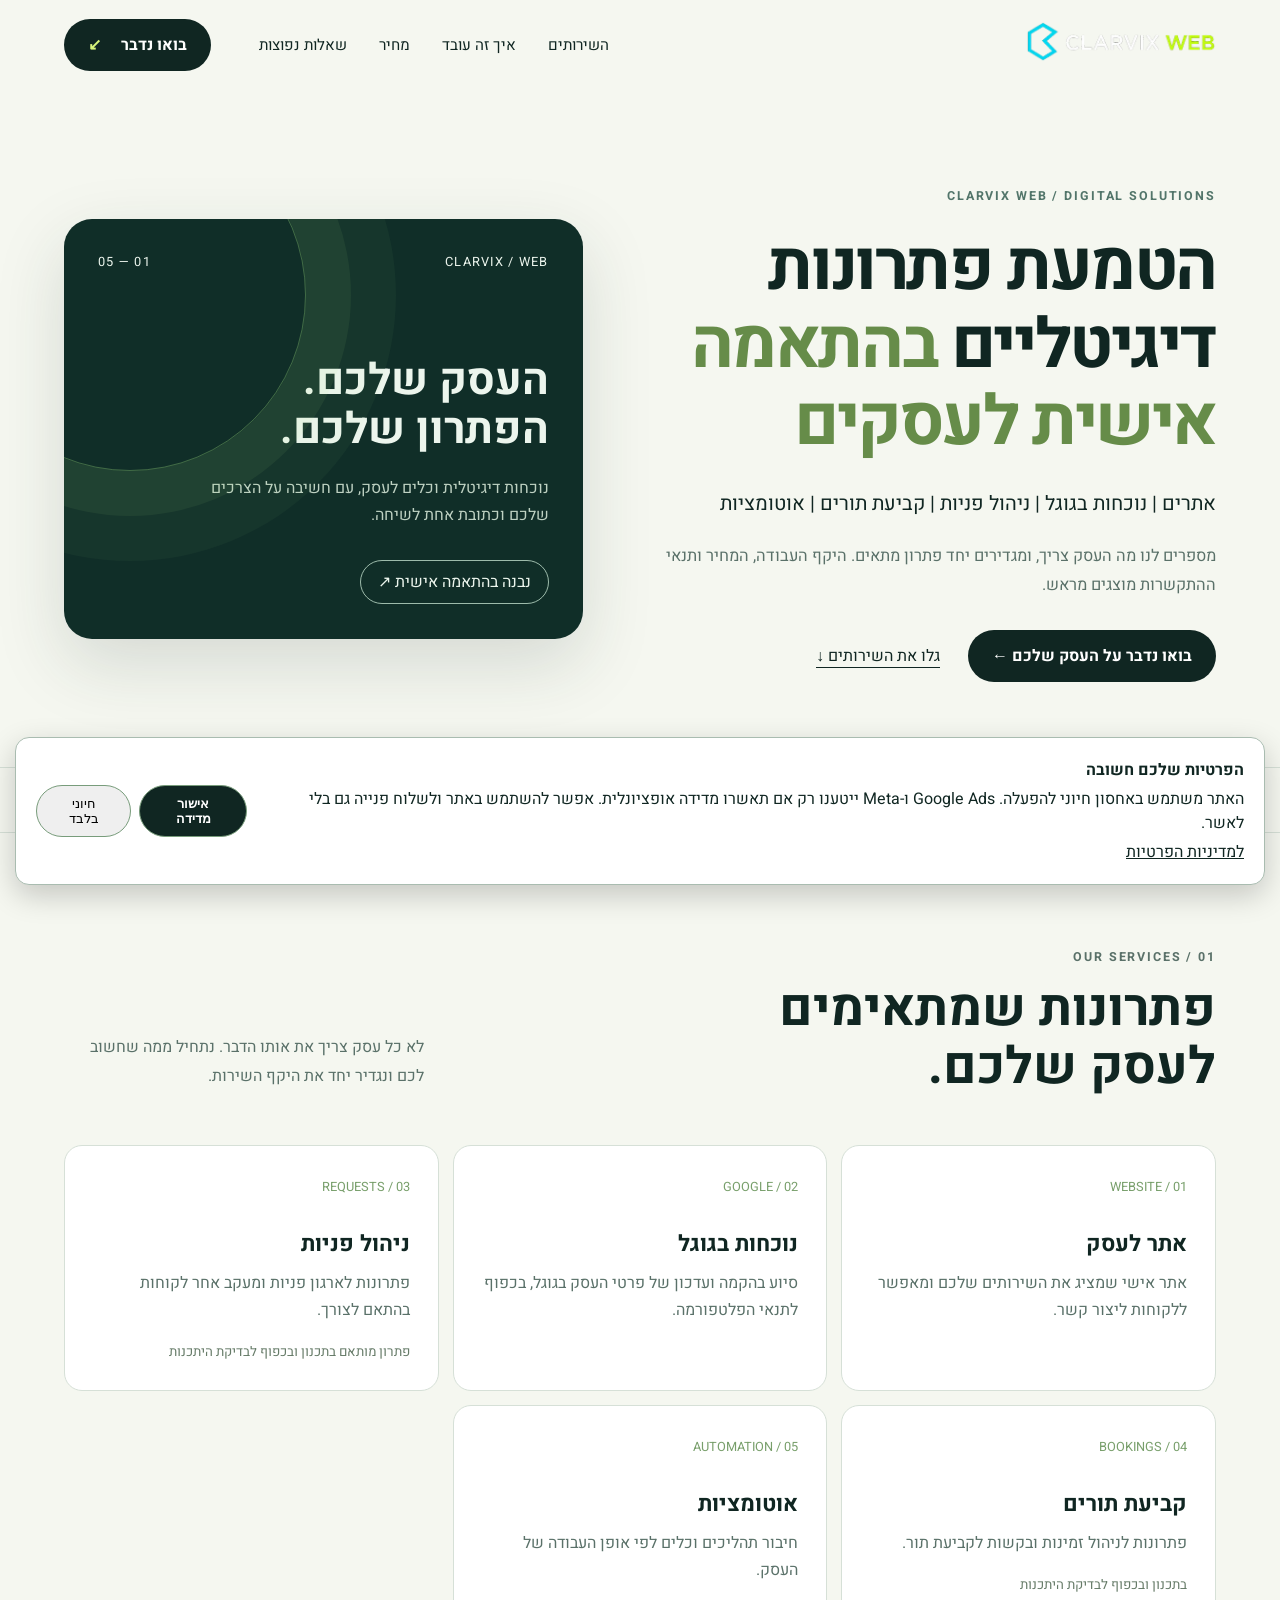
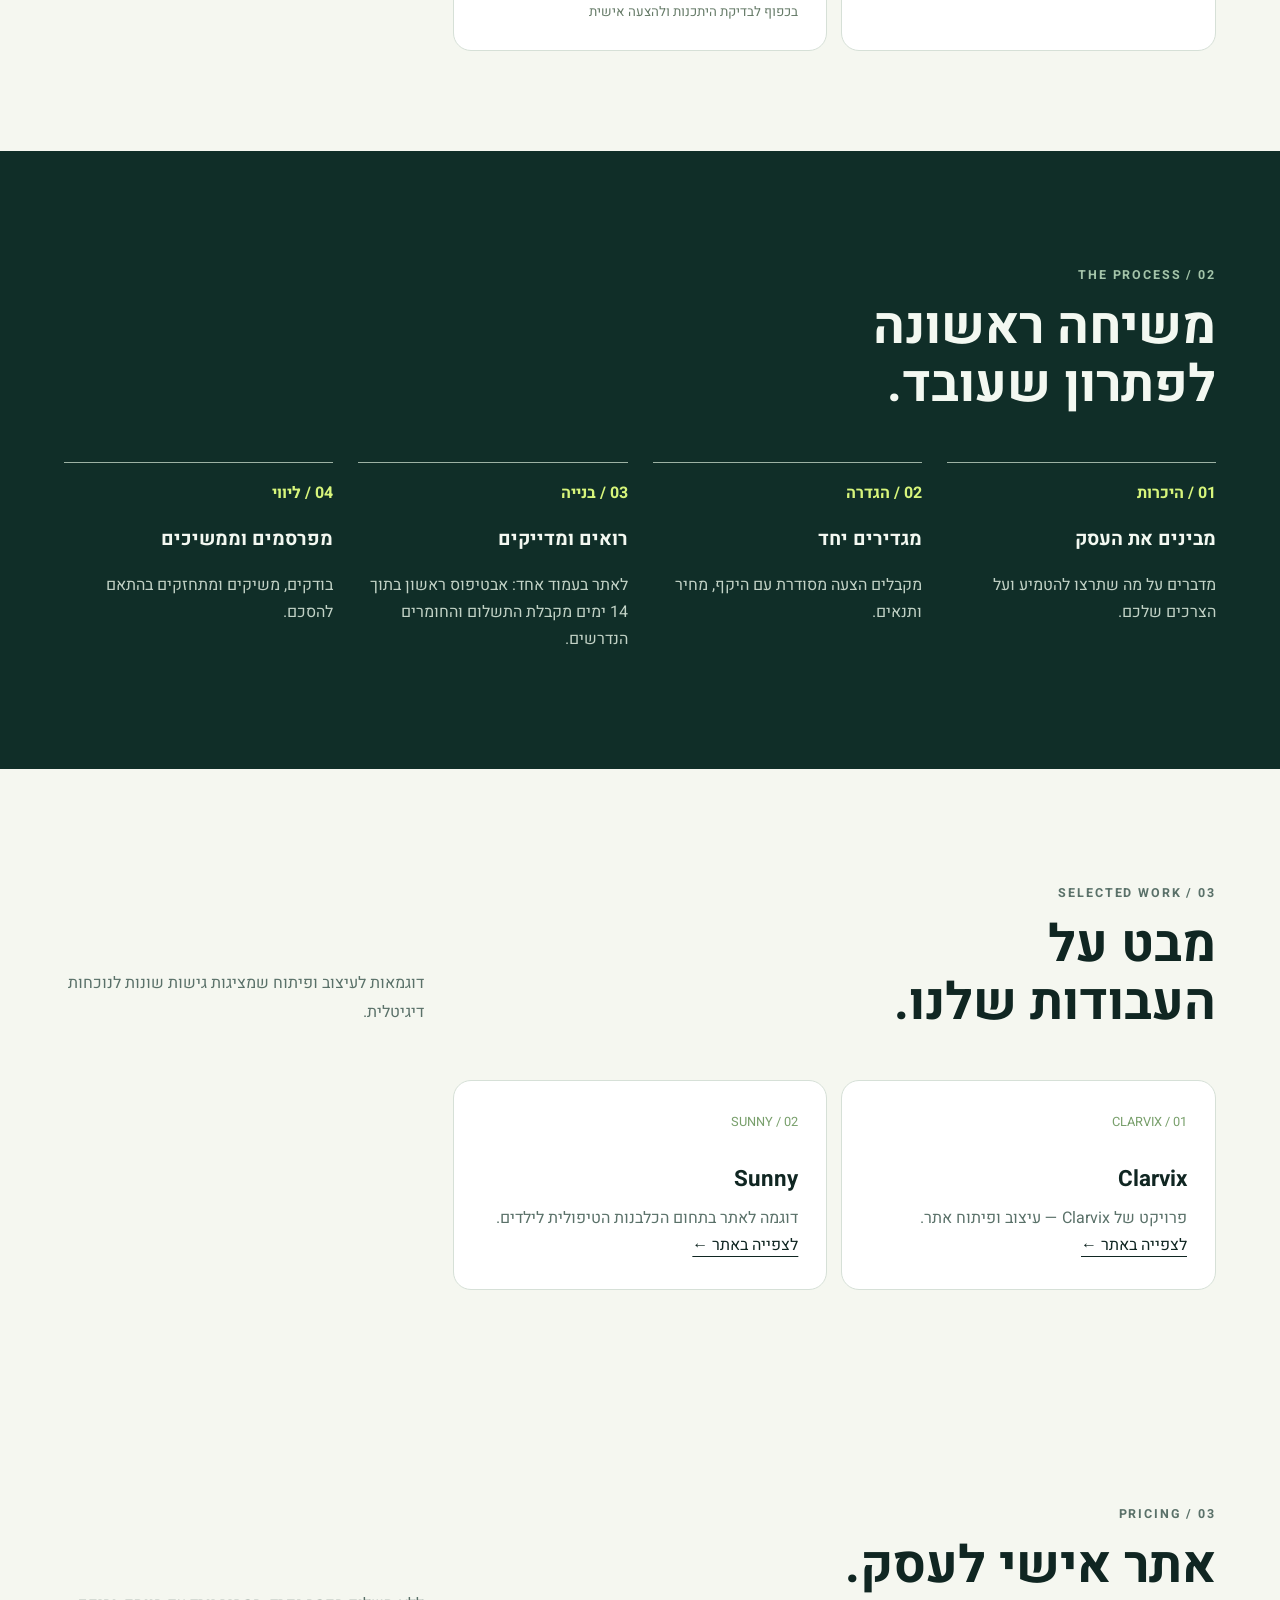
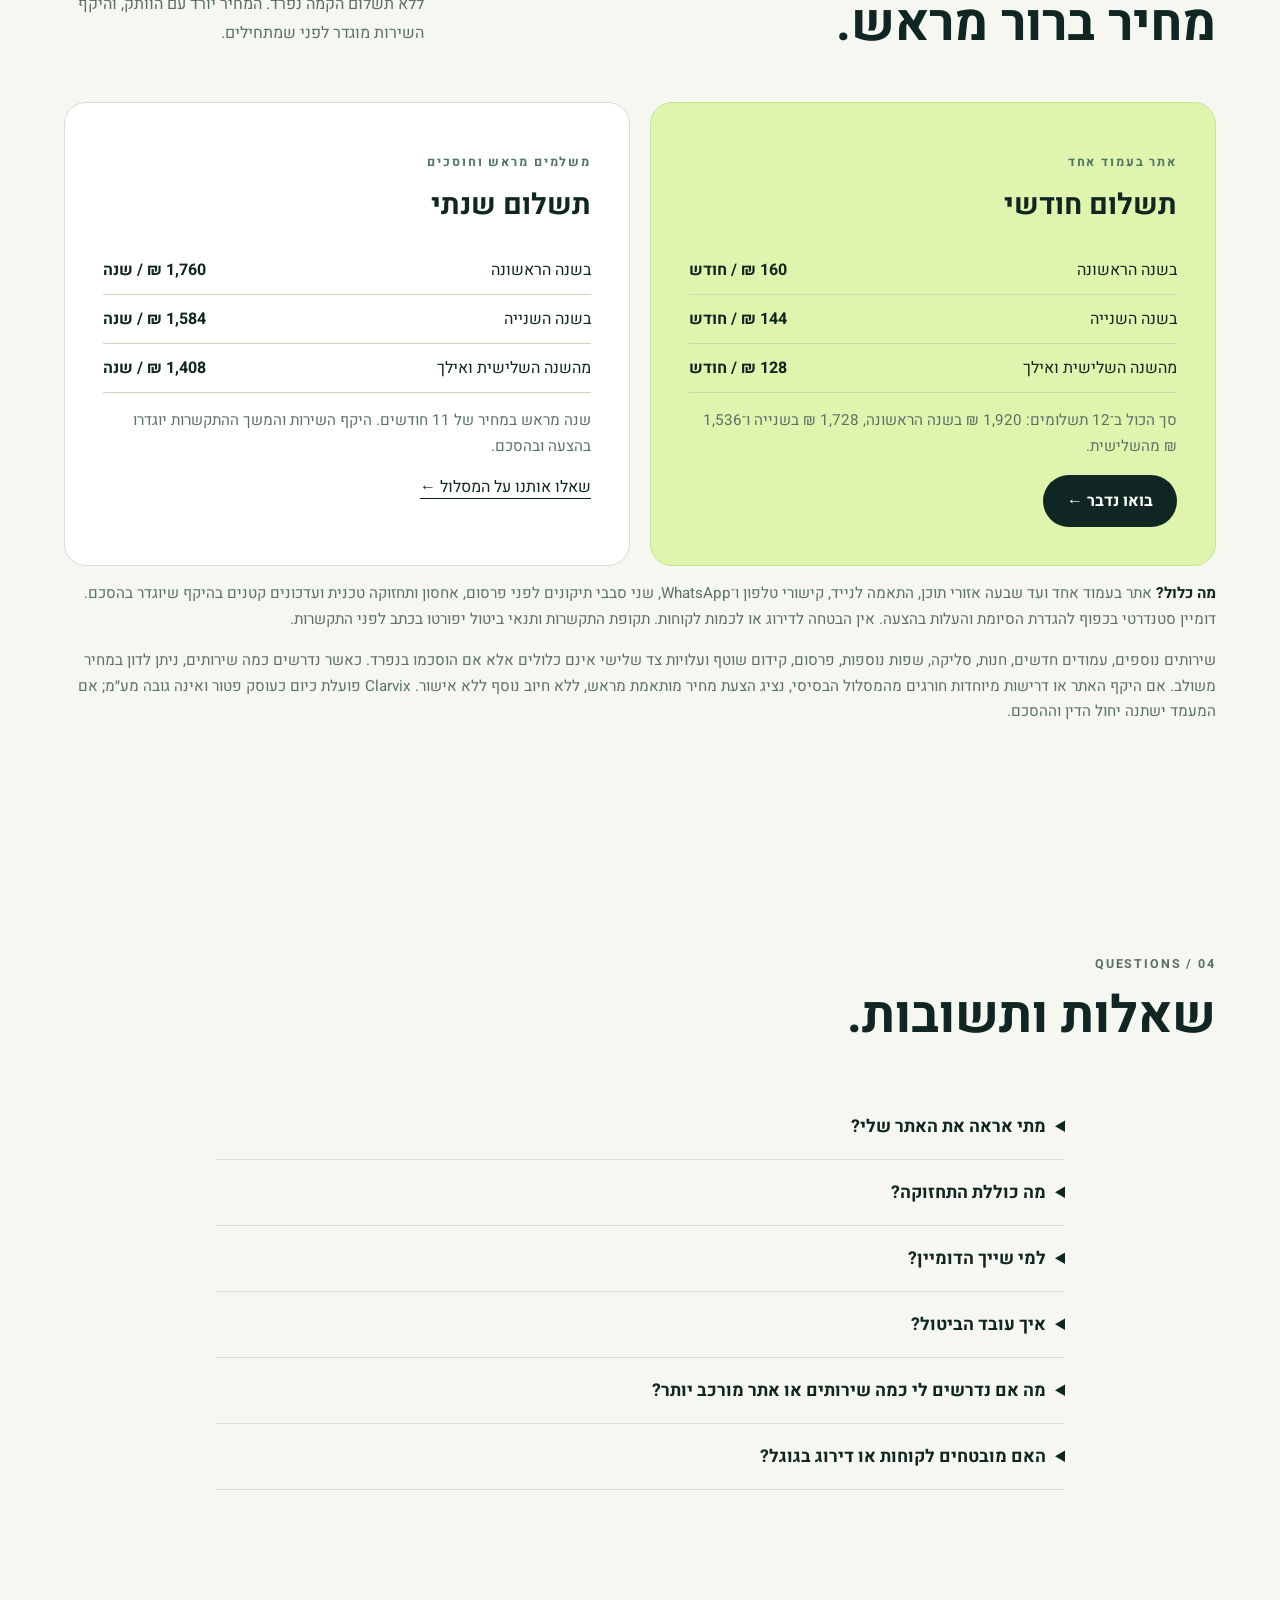
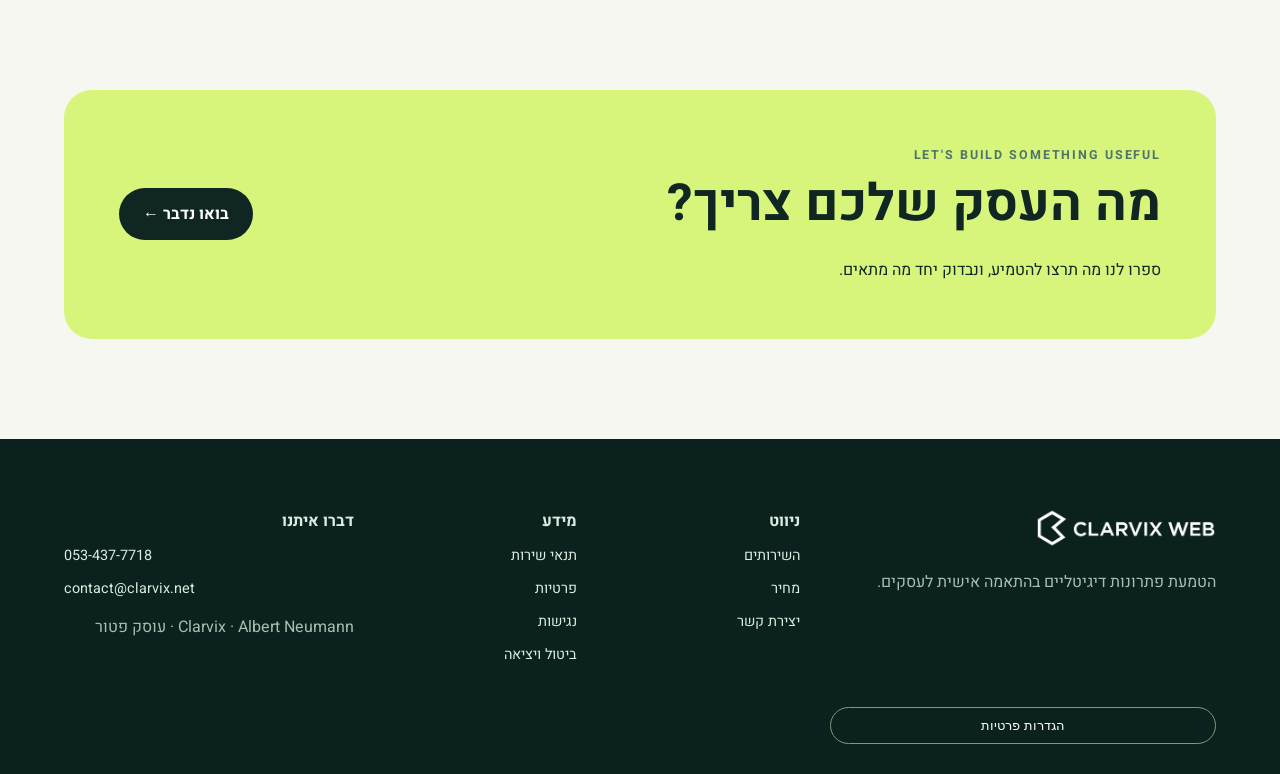
==== index.html @ a8a8db79 "Restore contact intake and finalize new offer" ====
<!doctype html><html lang="he" dir="rtl"><head><meta charset="utf-8"><meta http-equiv="Content-Security-Policy" content="default-src 'self'; script-src 'self' https://www.googletagmanager.com https://googleads.g.doubleclick.net https://connect.facebook.net; style-src 'self' 'unsafe-inline'; font-src 'self'; img-src 'self' data: https://www.google.com https://www.googleadservices.com https://googleads.g.doubleclick.net https://www.googletagmanager.com https://www.facebook.com; connect-src 'self' https://n8n.clarvix.net https://www.googletagmanager.com https://www.facebook.com https://connect.facebook.net https://www.google-analytics.com https://www.googleadservices.com https://www.google.com https://googleads.g.doubleclick.net https://ad.doubleclick.net; object-src 'none'; base-uri 'self'; form-action 'self'"><meta name="referrer" content="strict-origin-when-cross-origin"><meta name="viewport" content="width=device-width, initial-scale=1"><meta name="description" content="הטמעת פתרונות דיגיטליים בהתאמה אישית לעסקים"><meta name="theme-color" content="#f5f7f0"><title>פתרונות דיגיטליים בהתאמה אישית | Clarvix Web</title><link rel="icon" href="images/clarvix-mark.svg"><link rel="stylesheet" href="offer.css"></head><body><a class="skip" href="#main">דלגו לתוכן</a><header class="header"><a href="/" class="brand"><img src="images/clarvix-web-logo.webp" alt="Clarvix Web"></a><nav aria-label="ניווט ראשי"><a href="/#services">השירותים</a><a href="/#process">איך זה עובד</a><a href="/#pricing">מחיר</a><a href="/#faq">שאלות נפוצות</a></nav><a class="navbutton" href="contact.html">בואו נדבר <span>↙</span></a></header><main id="main"><section class="hero"><div class="wrap hero-grid"><div><p class="eyebrow">CLARVIX WEB / DIGITAL SOLUTIONS</p><h1>הטמעת פתרונות דיגיטליים <em>בהתאמה אישית לעסקים</em></h1><p class="intro">אתרים | נוכחות בגוגל | ניהול פניות | קביעת תורים | אוטומציות</p><p class="subnav">מספרים לנו מה העסק צריך, ומגדירים יחד פתרון מתאים. היקף העבודה, המחיר ותנאי ההתקשרות מוצגים מראש.</p><div class="actions"><a class="button" href="contact.html">בואו נדבר על העסק שלכם ←</a><a class="textlink" href="#services">גלו את השירותים ↓</a></div></div><div class="visual" aria-label="פתרונות דיגיטליים לעסק"><div class="visual-head"><span>CLARVIX / WEB</span><span>01 — 05</span></div><h2>העסק שלכם.<br>הפתרון שלכם.</h2><p>נוכחות דיגיטלית וכלים לעסק, עם חשיבה על הצרכים שלכם וכתובת אחת לשיחה.</p><span class="visual-pill">נבנה בהתאמה אישית ↗</span></div></div></section><div class="strip"><div class="wrap">חשיבה על העסק &nbsp; / &nbsp; בנייה אישית &nbsp; / &nbsp; ליווי לאורך הדרך</div></div><section class="section" id="services"><div class="wrap"><div class="section-head"><div><p class="eyebrow">01 / OUR SERVICES</p><h2>פתרונות שמתאימים<br>לעסק שלכם.</h2></div><p>לא כל עסק צריך את אותו הדבר. נתחיל ממה שחשוב לכם ונגדיר יחד את היקף השירות.</p></div><div class="cards"><article class="card"><span class="num">01 / WEBSITE</span><h3>אתר לעסק</h3><p>אתר אישי שמציג את השירותים שלכם ומאפשר ללקוחות ליצור קשר.</p></article><article class="card"><span class="num">02 / GOOGLE</span><h3>נוכחות בגוגל</h3><p>סיוע בהקמה ועדכון של פרטי העסק בגוגל, בכפוף לתנאי הפלטפורמה.</p></article><article class="card"><span class="num">03 / REQUESTS</span><h3>ניהול פניות</h3><p>פתרונות לארגון פניות ומעקב אחר לקוחות בהתאם לצורך.</p><small>פתרון מותאם בתכנון ובכפוף לבדיקת היתכנות</small></article><article class="card"><span class="num">04 / BOOKINGS</span><h3>קביעת תורים</h3><p>פתרונות לניהול זמינות ובקשות לקביעת תור.</p><small>בתכנון ובכפוף לבדיקת היתכנות</small></article><article class="card"><span class="num">05 / AUTOMATION</span><h3>אוטומציות</h3><p>חיבור תהליכים וכלים לפי אופן העבודה של העסק.</p><small>בכפוף לבדיקת היתכנות ולהצעה אישית</small></article></div></div></section><section class="section dark" id="process"><div class="wrap"><div class="section-head"><div><p class="eyebrow" style="color:#a3c4a9">02 / THE PROCESS</p><h2>משיחה ראשונה<br>לפתרון שעובד.</h2></div></div><div class="process"><article class="step"><b>01 / היכרות</b><h3>מבינים את העסק</h3><p>מדברים על מה שתרצו להטמיע ועל הצרכים שלכם.</p></article><article class="step"><b>02 / הגדרה</b><h3>מגדירים יחד</h3><p>מקבלים הצעה מסודרת עם היקף, מחיר ותנאים.</p></article><article class="step"><b>03 / בנייה</b><h3>רואים ומדייקים</h3><p>לאתר בעמוד אחד: אבטיפוס ראשון בתוך 14 ימים מקבלת התשלום והחומרים הנדרשים.</p></article><article class="step"><b>04 / ליווי</b><h3>מפרסמים וממשיכים</h3><p>בודקים, משיקים ומתחזקים בהתאם להסכם.</p></article></div></div></section><section class="section" id="work"><div class="wrap"><div class="section-head"><div><p class="eyebrow">03 / SELECTED WORK</p><h2>מבט על<br>העבודות שלנו.</h2></div><p>דוגמאות לעיצוב ופיתוח שמציגות גישות שונות לנוכחות דיגיטלית.</p></div><div class="cards"><article class="card"><span class="num">01 / CLARVIX</span><h3>Clarvix</h3><p>פרויקט של Clarvix — עיצוב ופיתוח אתר.</p><a class="textlink" href="https://clarvix.net/" target="_blank" rel="noopener noreferrer">לצפייה באתר ←</a></article><article class="card"><span class="num">02 / SUNNY</span><h3>Sunny</h3><p>דוגמה לאתר בתחום הכלבנות הטיפולית לילדים.</p><a class="textlink" href="https://titus9123.github.io/Sunny/" target="_blank" rel="noopener noreferrer">לצפייה באתר ←</a></article></div></div></section><section class="section" id="pricing"><div class="wrap"><div class="section-head"><div><p class="eyebrow">03 / PRICING</p><h2>אתר אישי לעסק.<br>מחיר ברור מראש.</h2></div><p>ללא תשלום הקמה נפרד. המחיר יורד עם הוותק, והיקף השירות מוגדר לפני שמתחילים.</p></div><div class="pricegrid"><article class="pricecard highlight"><p class="eyebrow">אתר בעמוד אחד</p><h3>תשלום חודשי</h3><div class="price-row"><span>בשנה הראשונה</span><strong>160 ₪ / חודש</strong></div><div class="price-row"><span>בשנה השנייה</span><strong>144 ₪ / חודש</strong></div><div class="price-row"><span>מהשנה השלישית ואילך</span><strong>128 ₪ / חודש</strong></div><p class="note">סך הכול ב־12 תשלומים: 1,920 ₪ בשנה הראשונה, 1,728 ₪ בשנייה ו־1,536 ₪ מהשלישית.</p><a class="button" href="contact.html">בואו נדבר ←</a></article><article class="pricecard"><p class="eyebrow">משלמים מראש וחוסכים</p><h3>תשלום שנתי</h3><div class="price-row"><span>בשנה הראשונה</span><strong>1,760 ₪ / שנה</strong></div><div class="price-row"><span>בשנה השנייה</span><strong>1,584 ₪ / שנה</strong></div><div class="price-row"><span>מהשנה השלישית ואילך</span><strong>1,408 ₪ / שנה</strong></div><p class="note">שנה מראש במחיר של 11 חודשים. היקף השירות והמשך ההתקשרות יוגדרו בהצעה ובהסכם.</p><a class="textlink" href="contact.html">שאלו אותנו על המסלול ←</a></article></div><p class="note"><strong>מה כלול?</strong> אתר בעמוד אחד ועד שבעה אזורי תוכן, התאמה לנייד, קישורי טלפון ו־WhatsApp, שני סבבי תיקונים לפני פרסום, אחסון ותחזוקה טכנית ועדכונים קטנים בהיקף שיוגדר בהסכם. דומיין סטנדרטי בכפוף להגדרת הסיומת והעלות בהצעה. אין הבטחה לדירוג או לכמות לקוחות. תקופת התקשרות ותנאי ביטול יפורטו בכתב לפני התקשרות.</p><p class="note">שירותים נוספים, עמודים חדשים, חנות, סליקה, שפות נוספות, פרסום, קידום שוטף ועלויות צד שלישי אינם כלולים אלא אם הוסכמו בנפרד. כאשר נדרשים כמה שירותים, ניתן לדון במחיר משולב. אם היקף האתר או דרישות מיוחדות חורגים מהמסלול הבסיסי, נציג הצעת מחיר מותאמת מראש, ללא חיוב נוסף ללא אישור. Clarvix פועלת כיום כעוסק פטור ואינה גובה מע״מ; אם המעמד ישתנה יחול הדין וההסכם.</p></div></section><section class="section" id="faq"><div class="wrap"><div class="section-head"><div><p class="eyebrow">04 / QUESTIONS</p><h2>שאלות ותשובות.</h2></div></div><div class="faq"><details><summary>מתי אראה את האתר שלי?</summary><p>לאתר בעמוד אחד נציג אבטיפוס ראשון בתוך 14 ימים קלנדריים מקבלת התשלום וכל החומרים הנדרשים. לאחר מכן נדייק יחד לפני הפרסום.</p></details><details><summary>מה כוללת התחזוקה?</summary><p>אחסון, תיקון תקלות שבאחריות Clarvix ועדכונים קטנים בהיקף שיפורט בהצעה ובהסכם. שינויים גדולים מתומחרים בנפרד ובאישור מראש.</p></details><details><summary>למי שייך הדומיין?</summary><p>הדומיין יירשם על שם הלקוח ככל שהרשם והסיומת מאפשרים זאת. Clarvix תנהל אותו בזמן השירות ותסייע בהעברת הניהול לפי כללי הרשם.</p></details><details><summary>איך עובד הביטול?</summary><p>הביטול, מועדי הטיפול וכל החזר או חיוב ייעשו בהתאם להוראות הדין החלות ולתנאי ההסכם, שאותם נציג בכתב מראש. הזכויות תלויות בסוג העסקה ובנסיבותיה. אפשר לבקש ביטול בדוא״ל או בטלפון; פרטים נוספים בעמוד <a href="cancellation.html">ביטול ויציאה</a>.</p></details><details><summary>מה אם נדרשים לי כמה שירותים או אתר מורכב יותר?</summary><p>כשמעוניינים בכמה שירותים ניתן לדון במחיר משולב. אם האתר כולל עמודים, תוכן, פונקציות או עבודה מעבר למסלול הבסיסי, נכין הצעה מותאמת מראש. המחיר והיקף העבודה יסוכמו לפני תחילת העבודה.</p></details><details><summary>האם מובטחים לקוחות או דירוג בגוגל?</summary><p>לא. היקף השירות יוגדר מראש ואינו כולל הבטחה לכמות פניות, מכירות או מיקום בתוצאות החיפוש.</p></details></div></div></section><section class="section"><div class="wrap cta"><div><p class="eyebrow">LET'S BUILD SOMETHING USEFUL</p><h2>מה העסק שלכם צריך?</h2><p>ספרו לנו מה תרצו להטמיע, ונבדוק יחד מה מתאים.</p></div><a class="button" href="contact.html">בואו נדבר ←</a></div></section></main><footer><div class="wrap foot"><div><img src="images/clarvix-web-logo.webp" alt="Clarvix Web" class="foot-logo"><p>הטמעת פתרונות דיגיטליים בהתאמה אישית לעסקים.</p></div><div><strong>ניווט</strong><a href="/#services">השירותים</a><a href="/#pricing">מחיר</a><a href="contact.html">יצירת קשר</a></div><div><strong>מידע</strong><a href="terms.html">תנאי שירות</a><a href="privacy.html">פרטיות</a><a href="accessibility.html">נגישות</a><a href="cancellation.html">ביטול ויציאה</a></div><div><strong>דברו איתנו</strong><a href="tel:+972534377718" dir="ltr">053-437-7718</a><a href="mailto:contact@clarvix.net" dir="ltr">contact@clarvix.net</a><p>Clarvix · Albert Neumann · עוסק פטור</p></div><button type="button" class="privacy-settings" data-open-consent>הגדרות פרטיות</button></div></footer><script src="script.js" defer></script></body></html>
---- offer.css ----
@import url("fonts.css");:root{--ink:#102622;--muted:#5a7169;--cream:#f5f7f0;--lime:#d7f57b;--dark:#102e28;--line:#d6e0d7}*{box-sizing:border-box}html{scroll-behavior:smooth}body{margin:0;background:var(--cream);color:var(--ink);font-family:Heebo,Arial,sans-serif}a{color:inherit}a:focus-visible,summary:focus-visible{outline:3px solid #567722;outline-offset:4px}.skip{position:absolute;right:-9999px}.skip:focus{right:1rem;top:1rem;z-index:99;background:white}.header{height:90px;max-width:1400px;padding:0 5%;margin:auto;display:flex;align-items:center;gap:3rem}.brand img{width:190px;height:auto}.header nav{display:flex;gap:2rem;margin-inline-start:auto}.header nav a{text-decoration:none;font-size:.95rem}.navbutton,.button{background:var(--ink);color:#fff;border-radius:50px;padding:14px 24px;text-decoration:none;display:inline-flex;gap:20px;align-items:center;font-weight:700}.navbutton span{color:var(--lime)}.wrap{width:min(1200px,90%);margin:auto}.hero{padding:85px 0 85px;position:relative;overflow:hidden}.hero-grid{display:grid;grid-template-columns:1.05fr .95fr;align-items:center;gap:60px}.eyebrow{text-transform:uppercase;letter-spacing:.15em;font-size:.78rem;font-weight:700;color:#52756a}.hero h1{font-size:clamp(2.9rem,5.4vw,5.5rem);line-height:1.12;letter-spacing:-.035em;margin:24px 0}.hero h1 em{font-style:normal;color:#668c49}.intro{font-size:1.25rem;line-height:1.8;max-width:630px}.subnav{font-size:1.02rem;line-height:1.8;color:var(--muted)}.actions{display:flex;align-items:center;gap:28px;margin-top:30px;flex-wrap:wrap}.textlink{text-underline-offset:6px}.visual{background:var(--dark);border-radius:28px;padding:34px;color:#ecf5ed;box-shadow:0 25px 70px #20382d26;min-height:420px;position:relative;overflow:hidden}.visual:before{content:"";position:absolute;width:350px;height:350px;border:1px solid #a2e38155;border-radius:50%;left:-110px;top:-100px;box-shadow:0 0 0 45px #a2e38112,0 0 0 90px #a2e3810b}.visual-head{display:flex;justify-content:space-between;font-size:.8rem;letter-spacing:.1em;position:relative}.visual h2{font-size:2.7rem;line-height:1.15;margin:85px 0 20px;max-width:340px}.visual p{color:#bed1c2;line-height:1.7;max-width:350px}.visual-pill{display:inline-block;margin-top:15px;border:1px solid #9dbbab;border-radius:40px;padding:9px 17px}.strip{padding:20px 0;border-top:1px solid var(--line);border-bottom:1px solid var(--line);color:var(--muted);letter-spacing:.03em}.section{padding:100px 0}.section.dark{background:var(--dark);color:#f3f8f1}.section-head{display:flex;justify-content:space-between;align-items:end;gap:30px;margin-bottom:38px}.section-head h2{font-size:clamp(2.4rem,4vw,4rem);line-height:1.13;margin:10px 0}.section-head p{max-width:360px;line-height:1.8;color:var(--muted)}.cards{display:grid;grid-template-columns:repeat(3,1fr);gap:14px}.card{background:white;border:1px solid var(--line);border-radius:18px;padding:28px;min-height:210px}.card .num{color:#789f6b;font-size:.8rem}.card h3{font-size:1.4rem;margin:30px 0 10px}.card p{color:var(--muted);line-height:1.7;margin:0}.card small{display:block;margin-top:18px;color:#667b68}.process{display:grid;grid-template-columns:repeat(4,1fr);gap:25px}.step{border-top:1px solid #9db2a4;padding-top:18px}.step b{color:var(--lime)}.step h3{font-size:1.2rem}.step p{color:#c2d2c6;line-height:1.7}.pricegrid{display:grid;grid-template-columns:1fr 1fr;gap:20px}.pricecard{background:white;border:1px solid var(--line);border-radius:22px;padding:38px}.pricecard.highlight{background:#dff5ae;border-color:#c7e690}.pricecard h3{font-size:1.8rem;margin:5px 0 20px}.pricecard ul{padding-right:20px;line-height:2;color:#405f50}.price-row{display:flex;justify-content:space-between;border-bottom:1px solid #cad9bd;padding:12px 0;gap:8px}.price-row strong{white-space:nowrap}.note{color:var(--muted);line-height:1.7;font-size:.95rem}.note strong{color:var(--ink)}.faq{max-width:850px;margin:auto}.faq details{border-bottom:1px solid var(--line);padding:20px 0}.faq summary{font-weight:700;font-size:1.1rem;cursor:pointer}.faq details p{color:var(--muted);line-height:1.8}.cta{background:var(--lime);border-radius:28px;padding:55px;display:flex;justify-content:space-between;align-items:center;gap:25px}.cta h2{font-size:clamp(2rem,4vw,3.4rem);margin:0 0 15px}.cta p{margin:0;line-height:1.7}footer{background:#0a211d;color:#dcebe0;padding:70px 0 30px}.foot{display:grid;grid-template-columns:2fr 1fr 1fr 1.5fr;gap:30px}.foot-logo{width:180px;filter:brightness(0) invert(1)}.foot p{color:#aabdb1;line-height:1.6}.foot a{display:block;text-decoration:none;margin:12px 0;font-size:.9rem}.plain{max-width:820px;margin:70px auto 110px;min-height:55vh}.plain h1{font-size:3rem}.plain h2{margin-top:35px}.plain p,.plain li{line-height:1.9;color:#355147}.legalbox{background:white;border:1px solid var(--line);padding:28px;border-radius:16px} @media(max-width:850px){.header nav{display:none}.header{height:76px;justify-content:space-between}.brand img{width:150px}.hero{padding:45px 0 60px}.hero-grid,.pricegrid{grid-template-columns:1fr;gap:30px}.visual{min-height:290px}.visual h2{margin:45px 0 15px}.cards{grid-template-columns:1fr 1fr}.process{grid-template-columns:1fr 1fr}.foot{grid-template-columns:1fr 1fr}.section{padding:70px 0}.section-head{display:block}.cta{padding:30px;display:block}.cta .button{margin-top:25px}}@media(max-width:500px){.cards{grid-template-columns:1fr}.hero h1{font-size:2.9rem}.navbutton{padding:11px 15px;font-size:.9rem}.pricecard{padding:25px}.foot{grid-template-columns:1fr 1fr}.section-head h2{font-size:2.5rem}}
.contact-form{margin-top:45px;display:grid;gap:16px;background:#fff;padding:30px;border:1px solid var(--line);border-radius:20px}.form-row{display:grid;gap:6px}.form-two{display:grid;grid-template-columns:1fr 1fr;gap:14px}.contact-form input:not([type=checkbox]),.contact-form select,.contact-form textarea{width:100%;border:1px solid #a9bcb0;border-radius:8px;padding:12px;font:inherit;background:white}.contact-form textarea{min-height:120px}.contact-form button{border:0;cursor:pointer;justify-content:center}.form-note{font-size:.85rem}.consent-banner{position:fixed;bottom:15px;left:15px;right:15px;z-index:100;background:white;color:#102622;border:1px solid #a9bcb0;border-radius:14px;padding:20px;display:flex;align-items:center;justify-content:space-between;gap:20px;box-shadow:0 10px 30px #0003}.consent-banner p{margin:5px 0}.consent-actions{display:flex;gap:8px}.consent-actions button,.privacy-settings{border:1px solid #789c7b;border-radius:30px;padding:10px 18px;cursor:pointer}.privacy-settings{background:transparent;color:white}.consent-accept{background:#102622;color:white}@media(max-width:600px){.form-two{grid-template-columns:1fr}.consent-banner{flex-direction:column;align-items:stretch}}
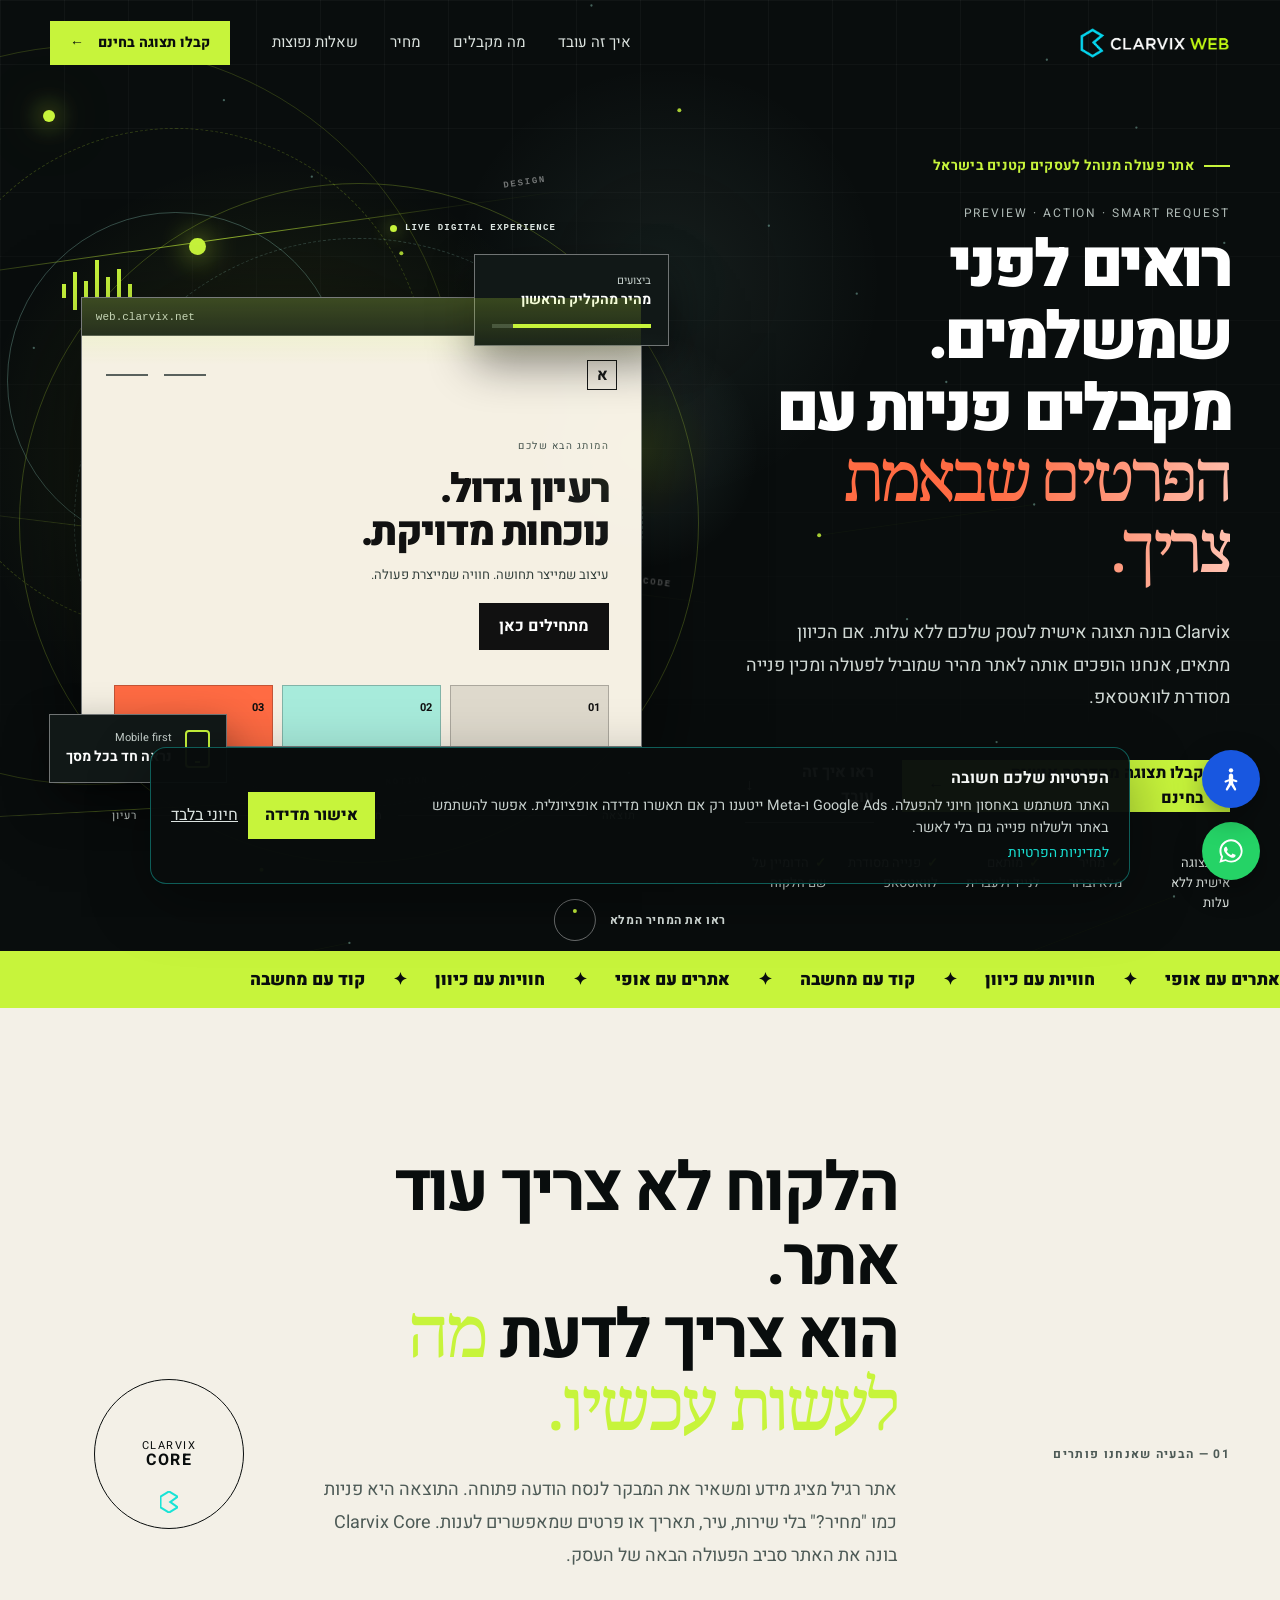
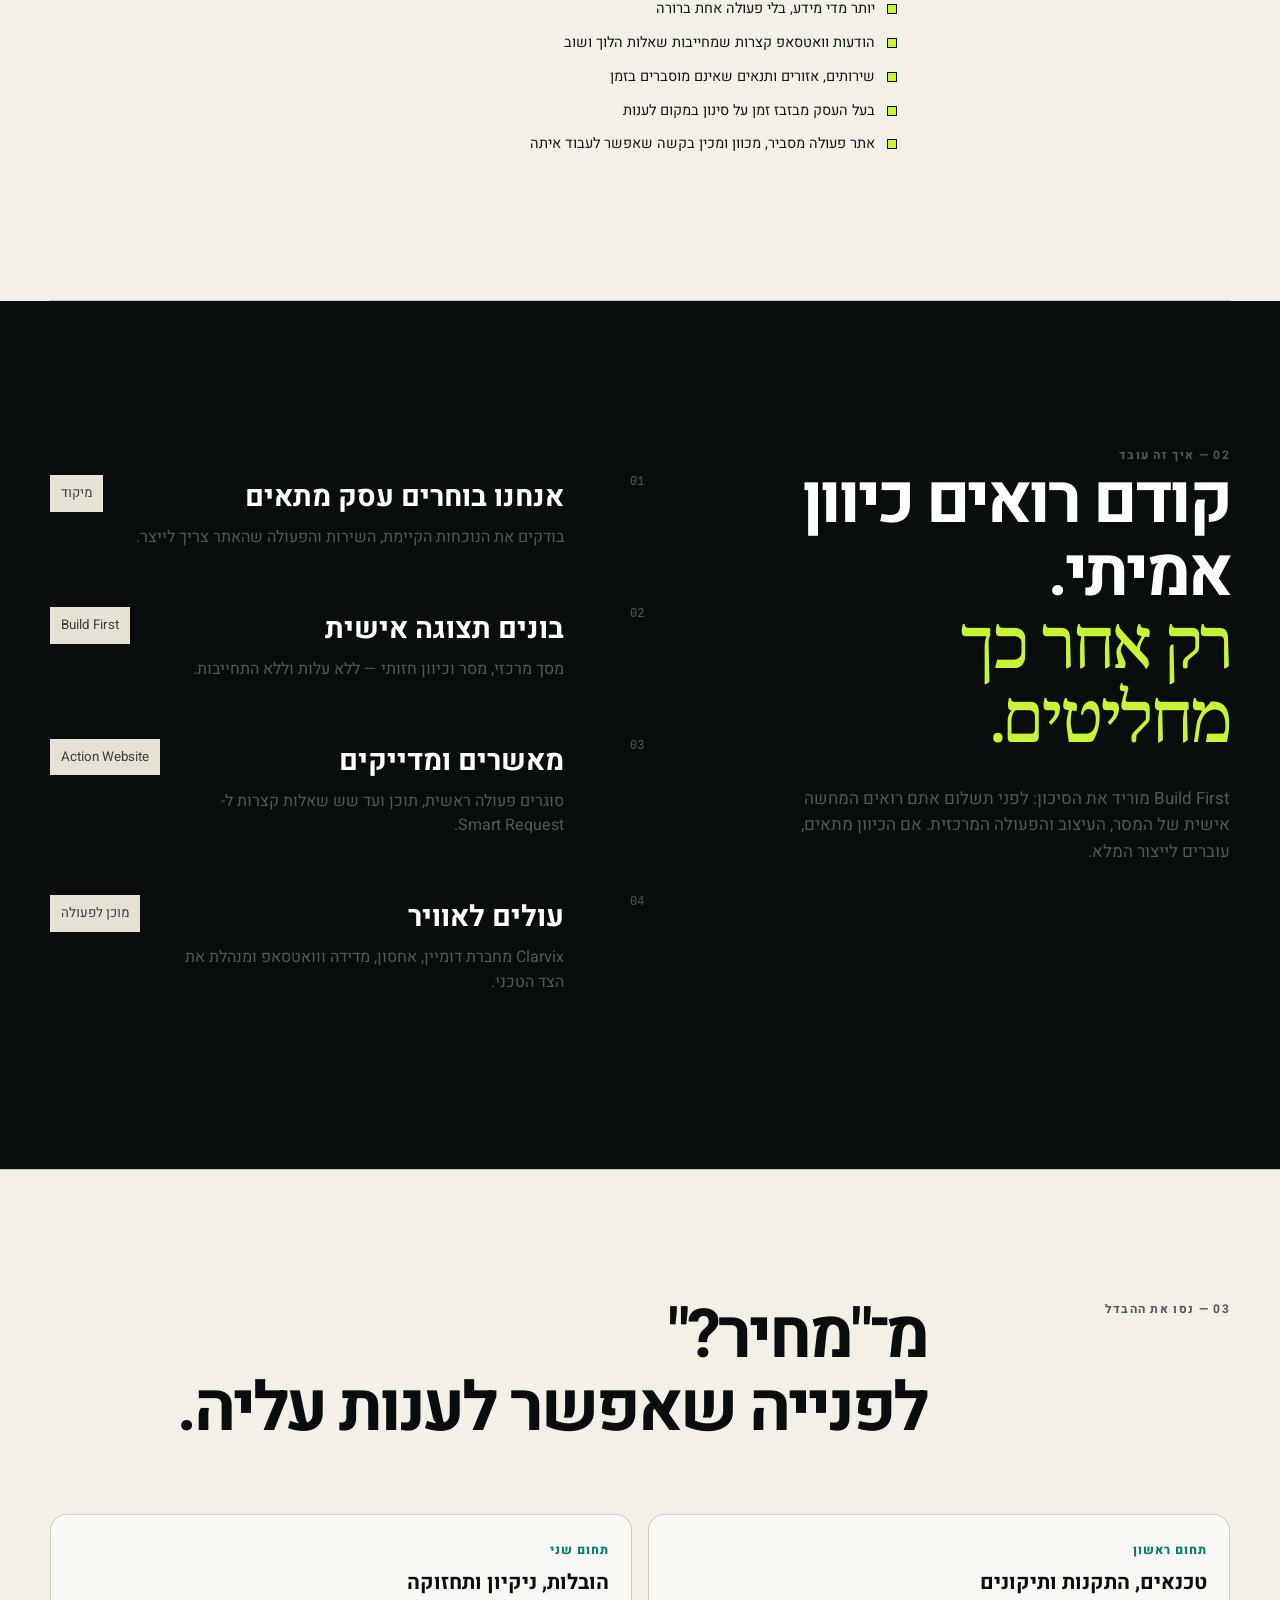
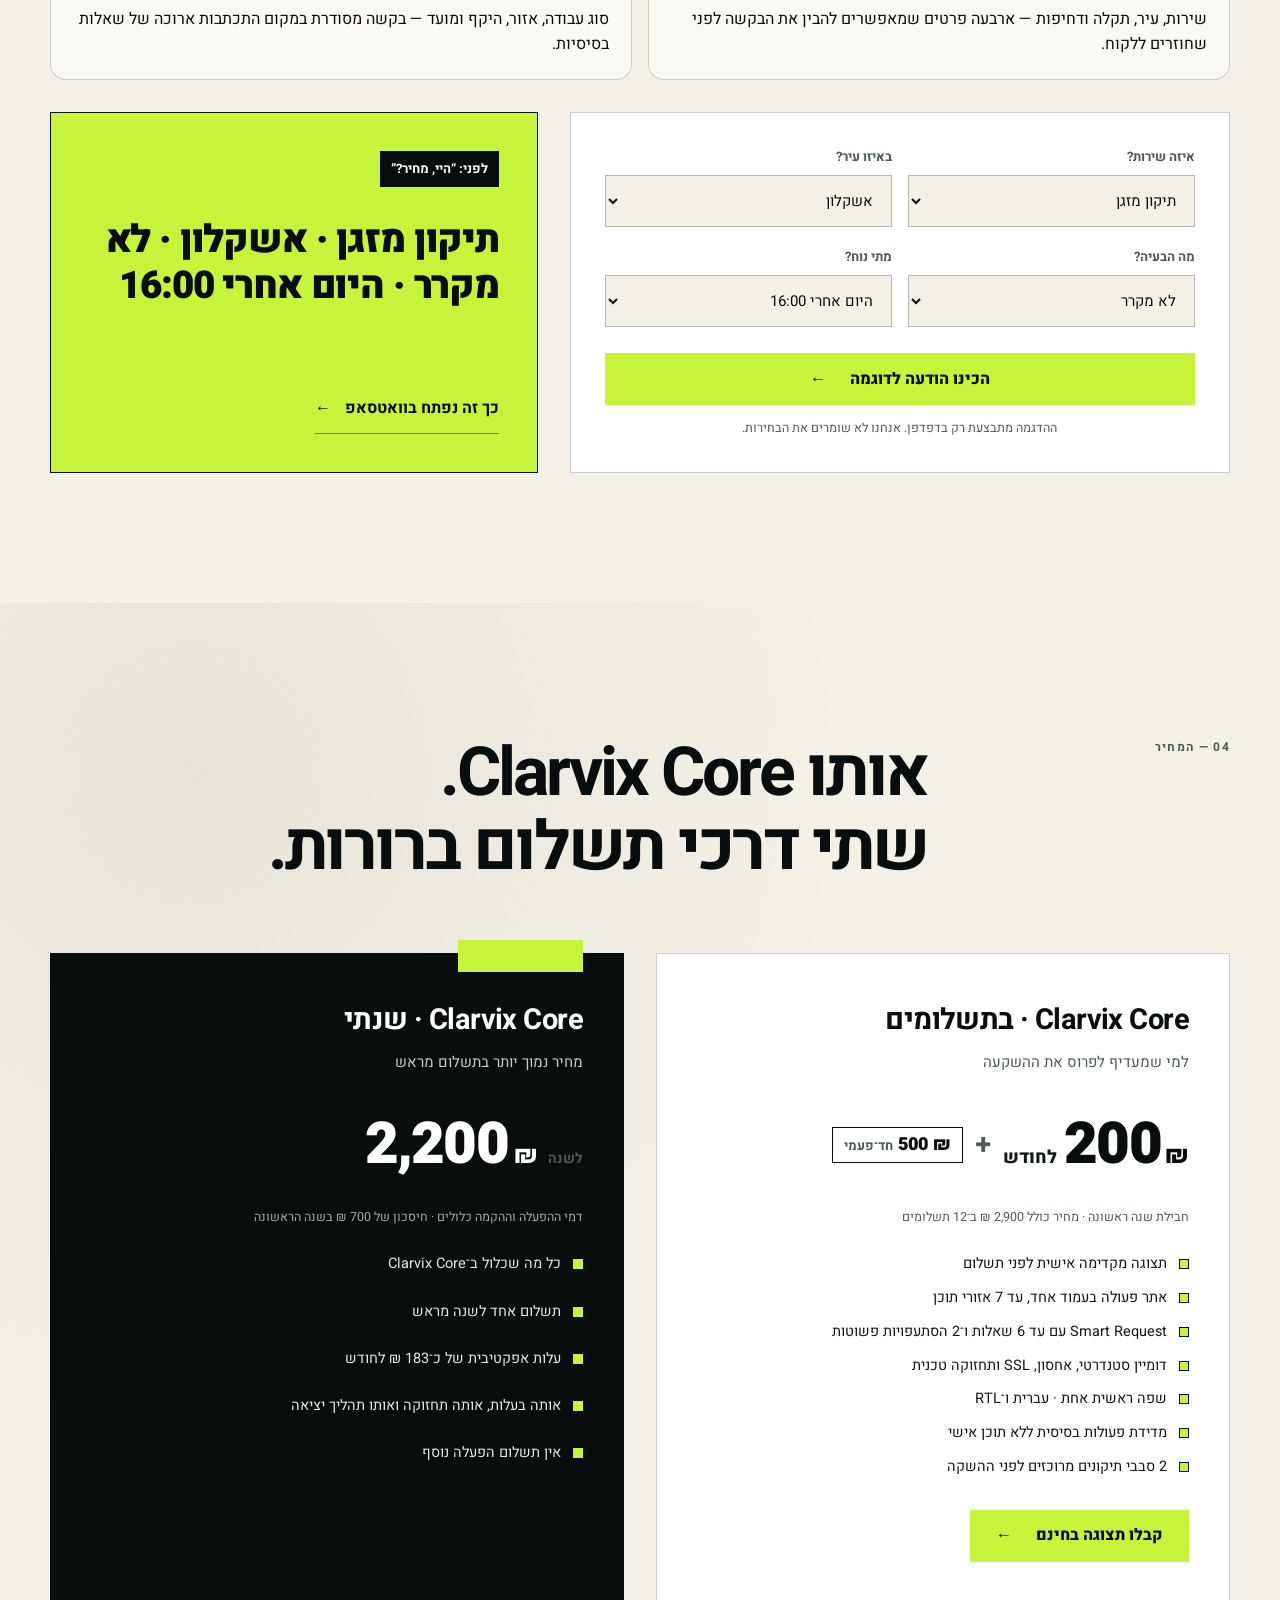
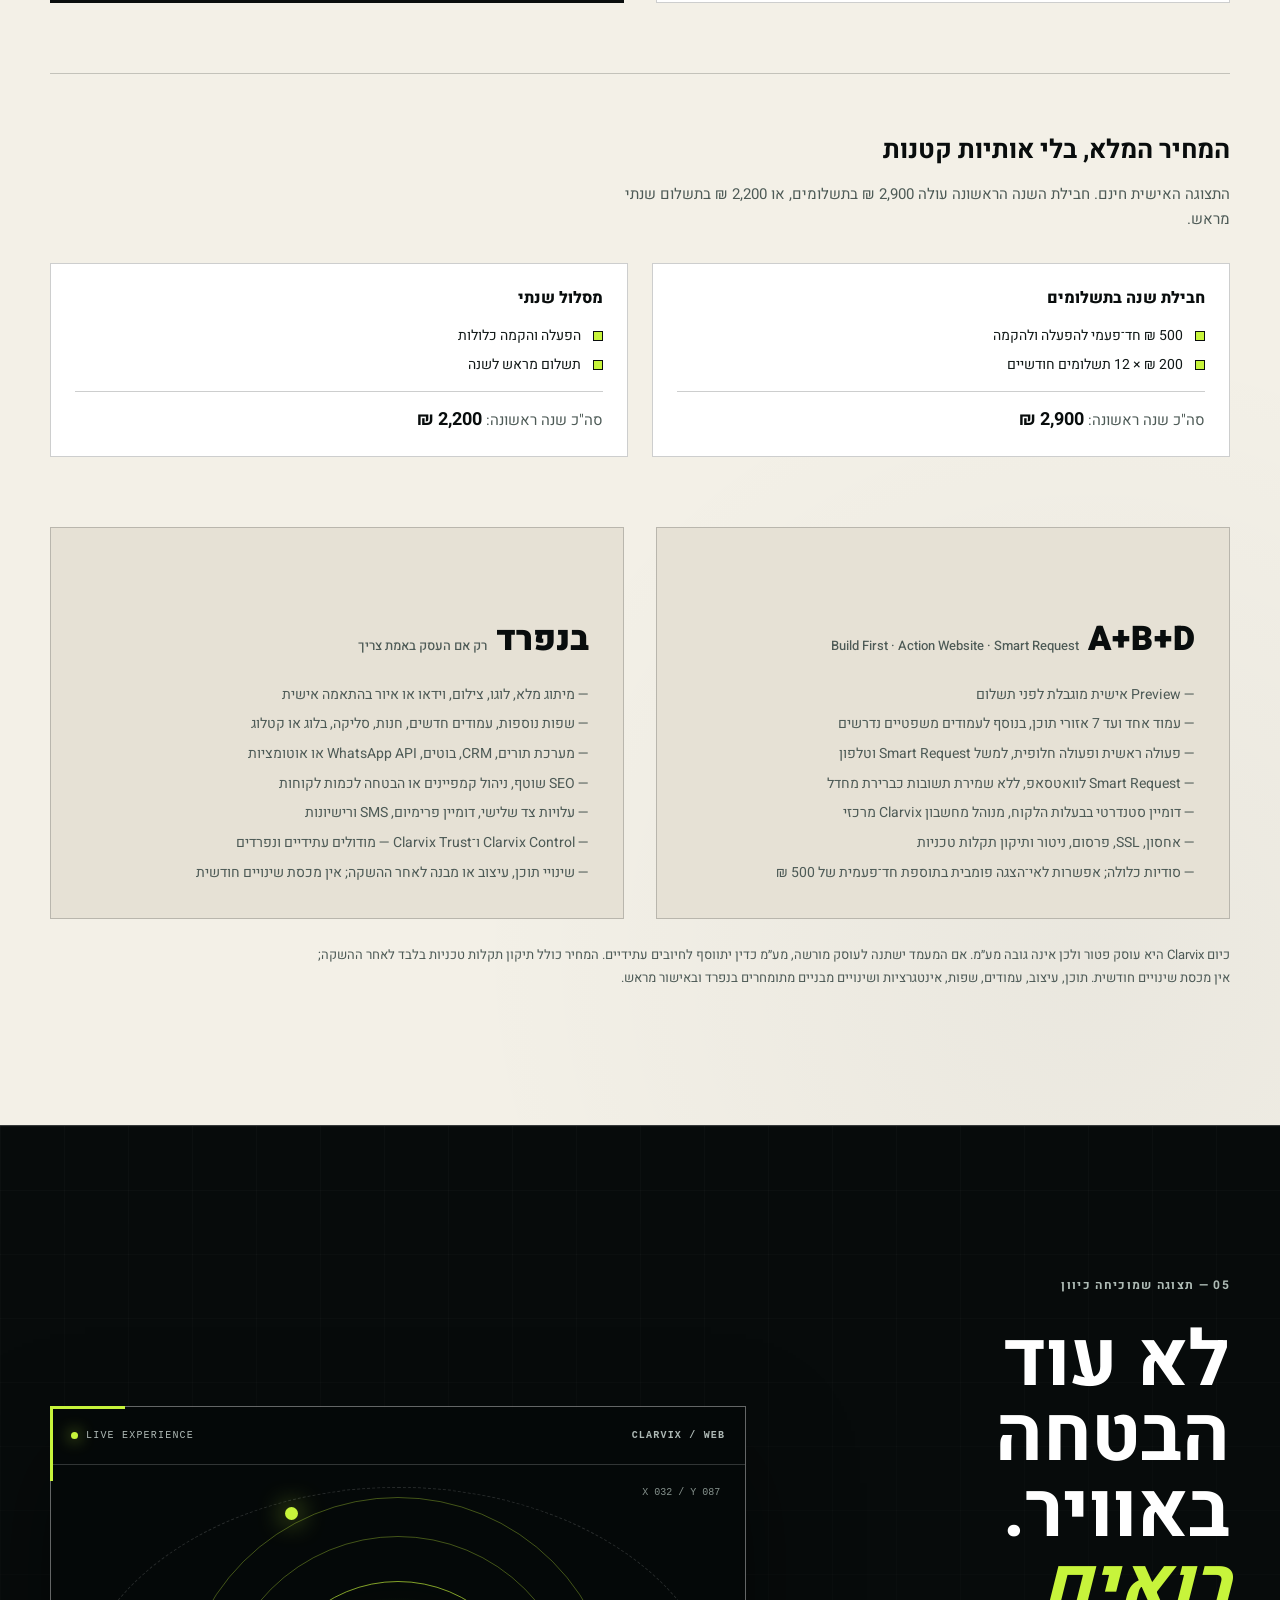
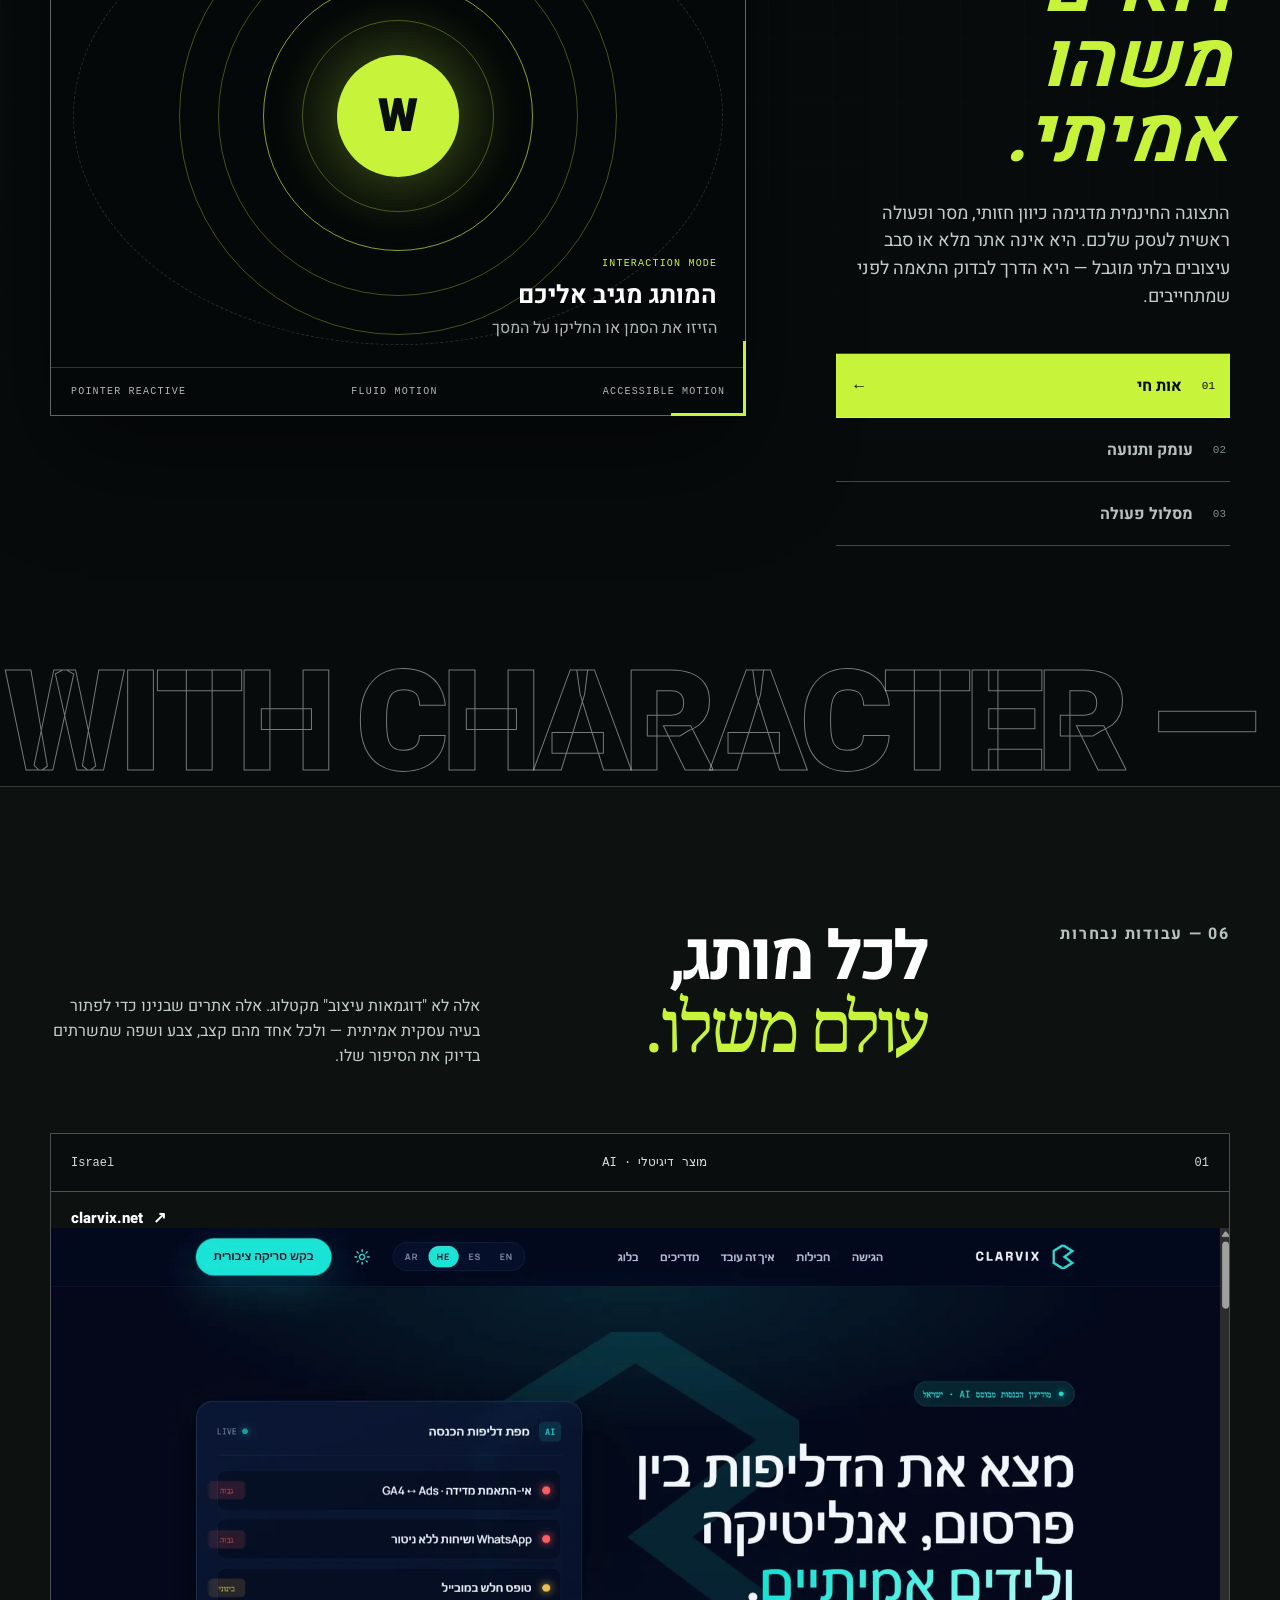
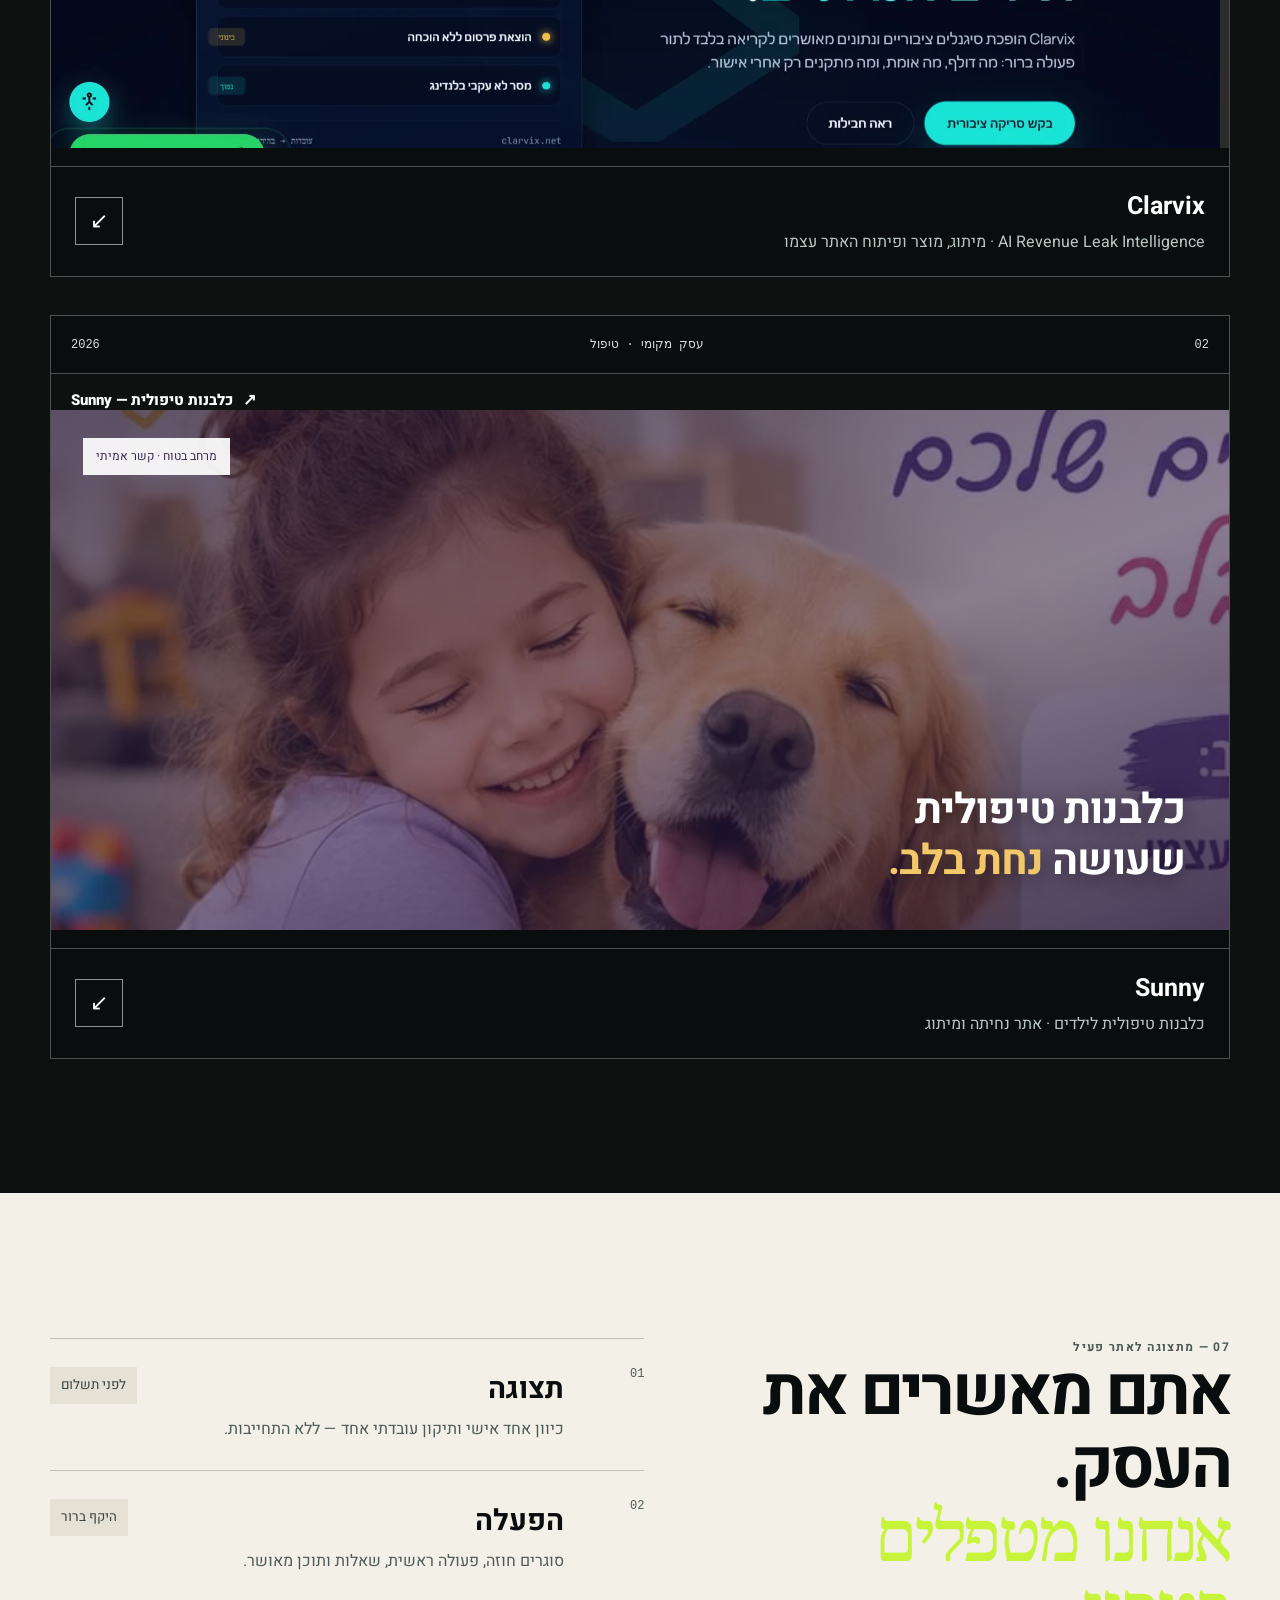
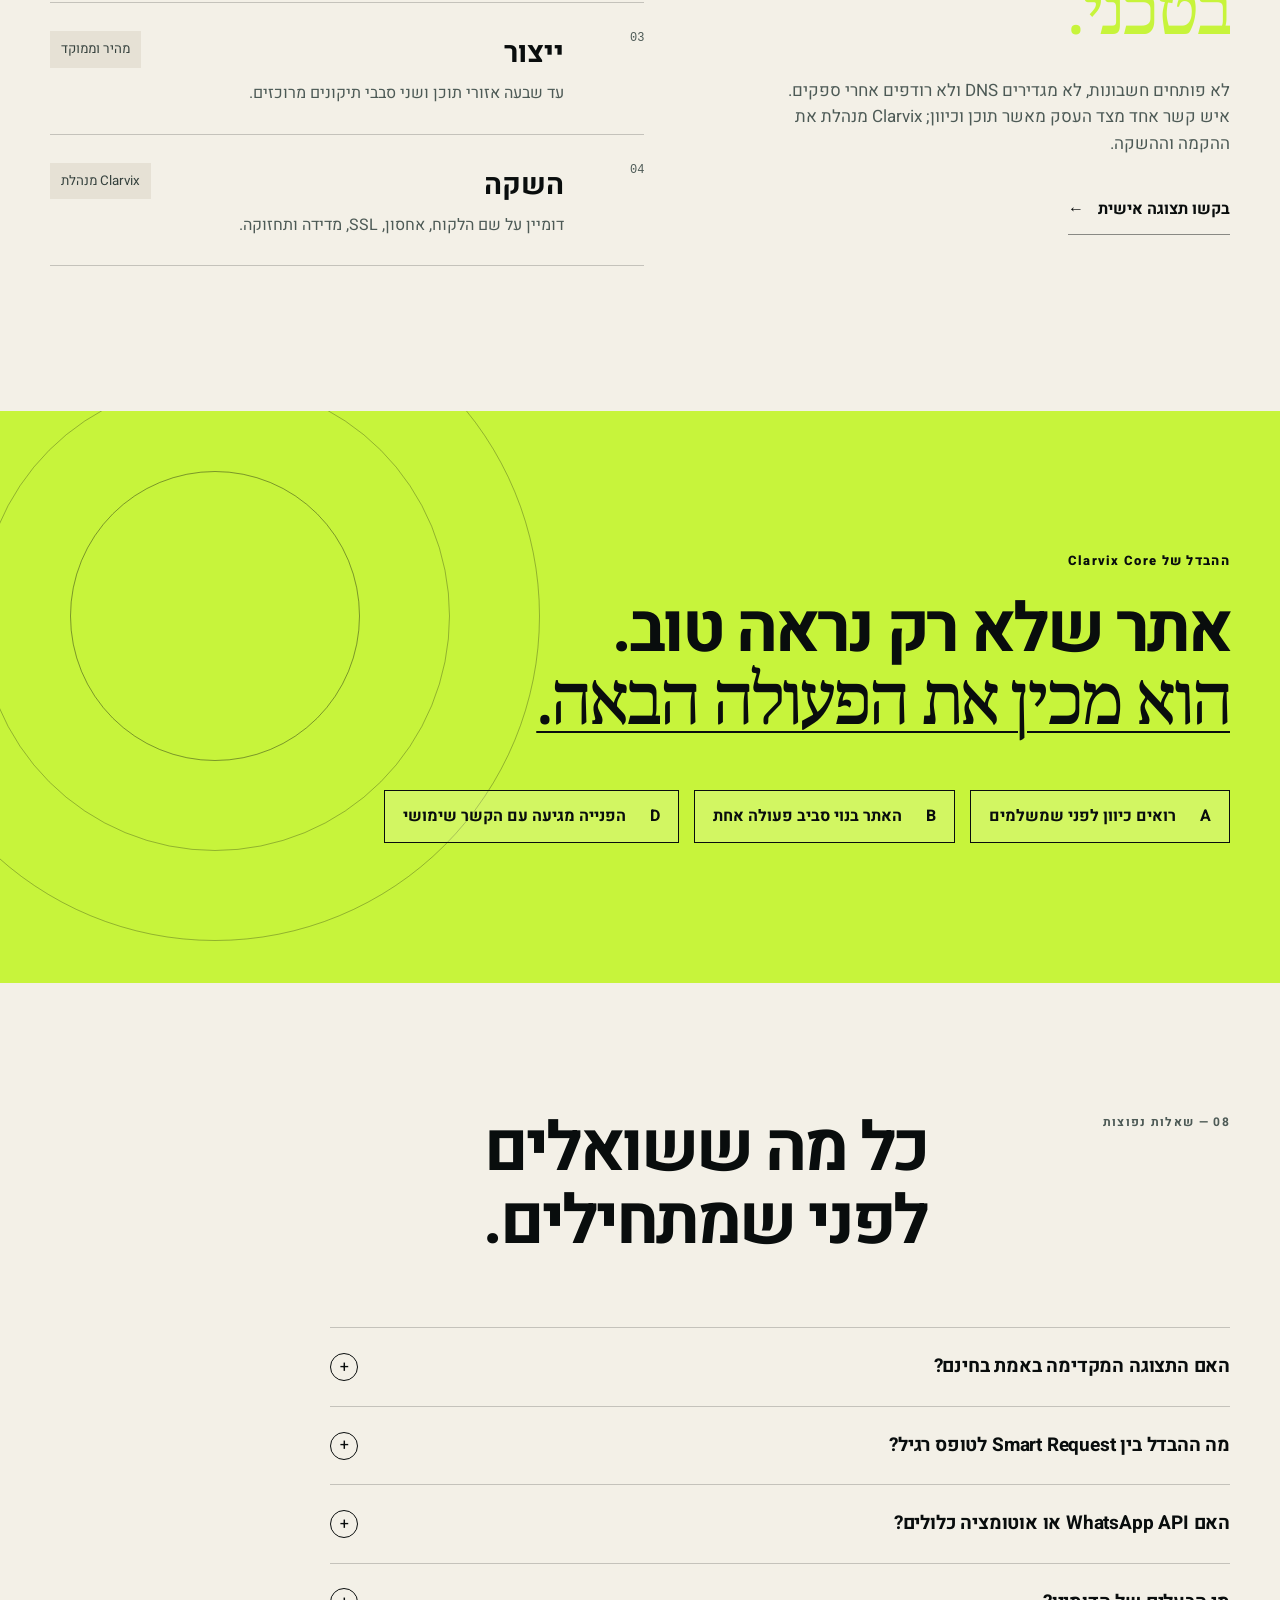
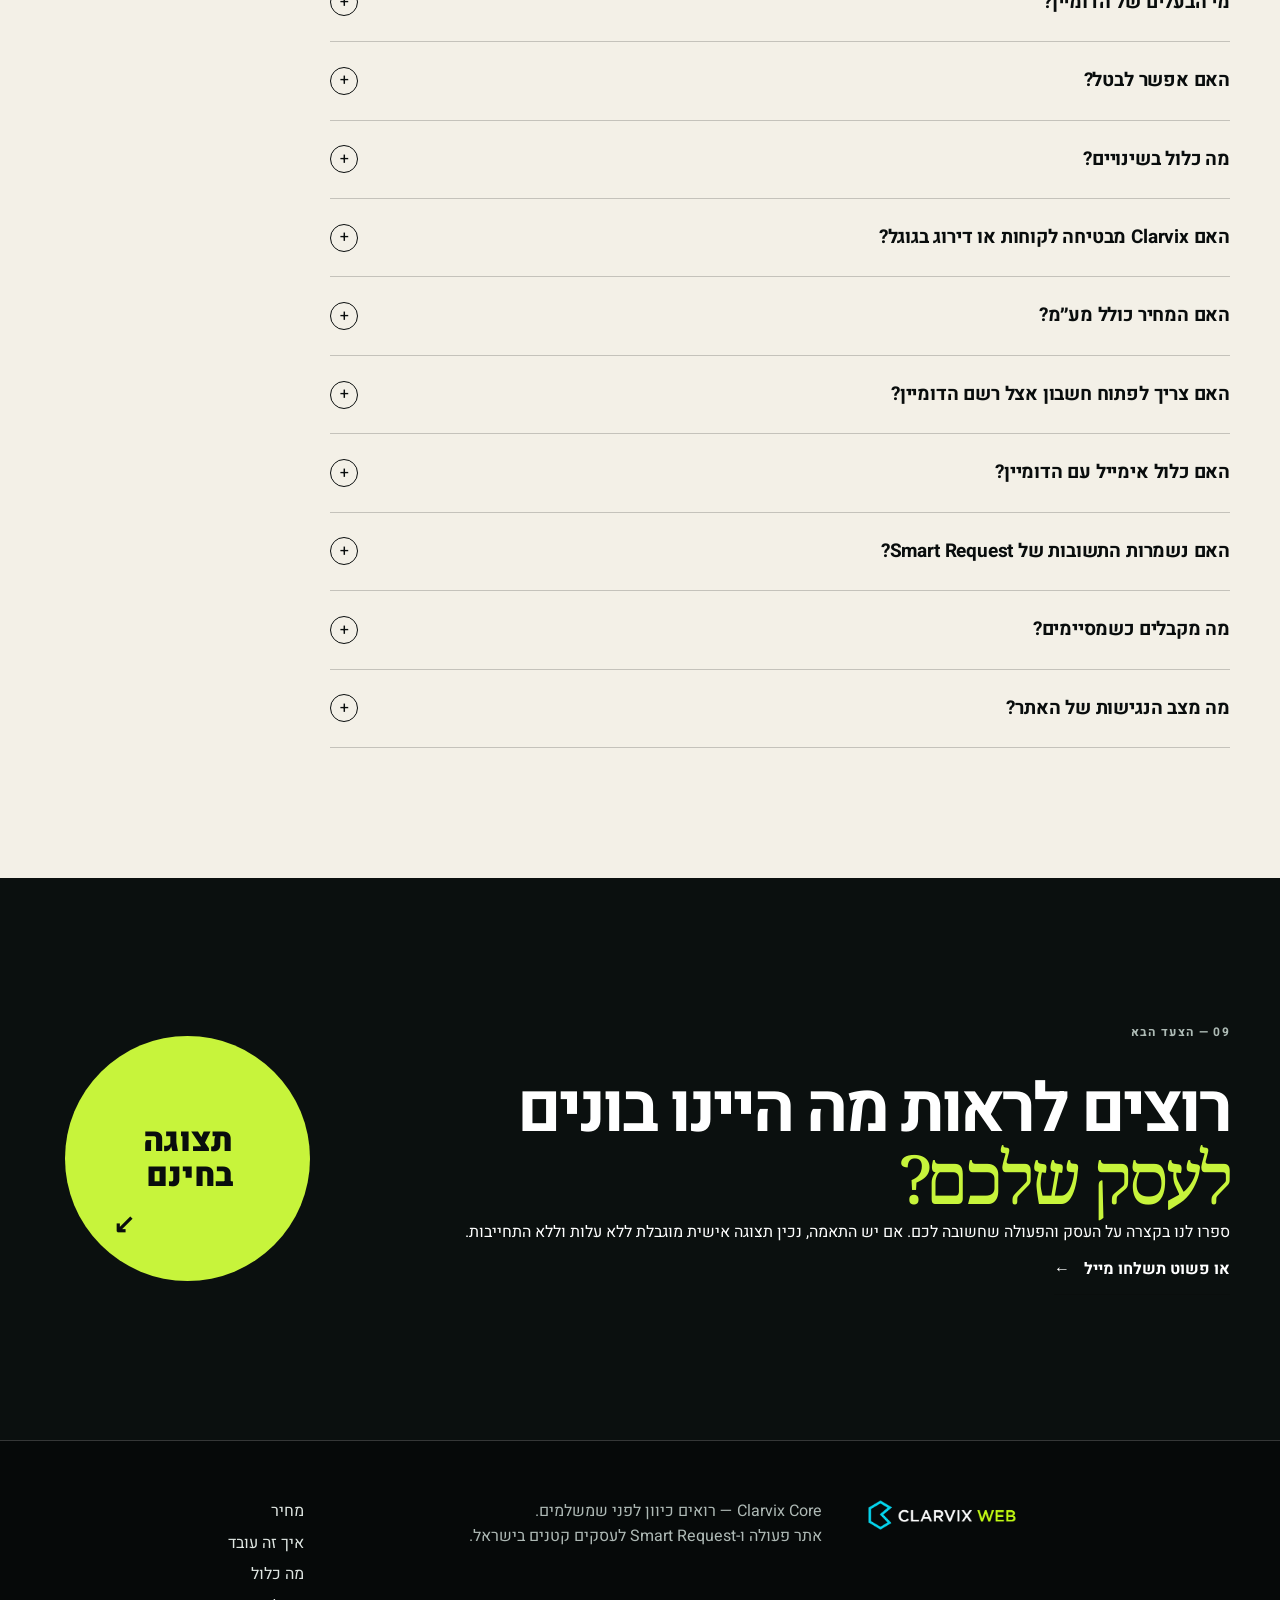
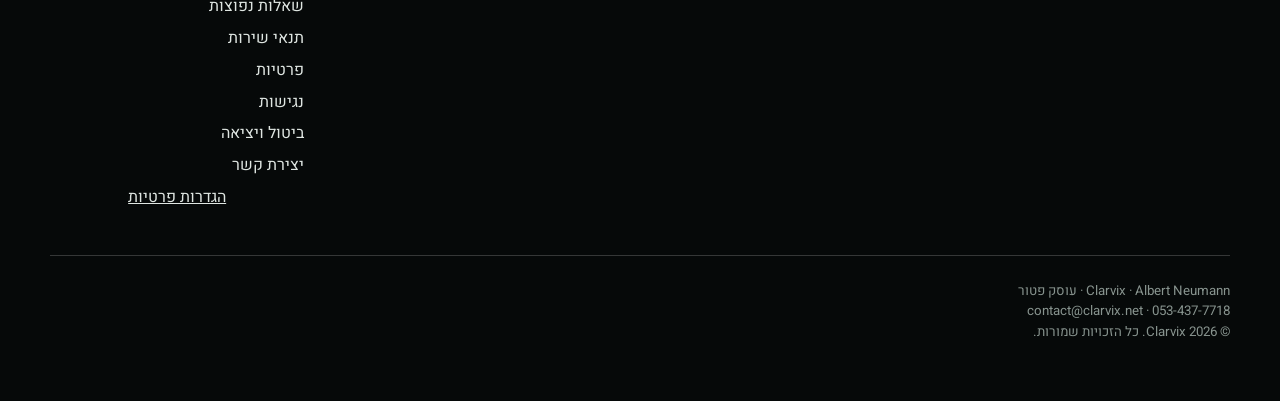
==== commit 3d9f81ae: "Restore Clarvix Web to version before redesign" ====
--- a/index.html
+++ b/index.html
@@ -1 +1,451 @@
-<!doctype html><html lang="he" dir="rtl"><head><meta charset="utf-8"><meta http-equiv="Content-Security-Policy" content="default-src 'self'; script-src 'self' https://www.googletagmanager.com https://googleads.g.doubleclick.net https://connect.facebook.net; style-src 'self' 'unsafe-inline'; font-src 'self'; img-src 'self' data: https://www.google.com https://www.googleadservices.com https://googleads.g.doubleclick.net https://www.googletagmanager.com https://www.facebook.com; connect-src 'self' https://n8n.clarvix.net https://www.googletagmanager.com https://www.facebook.com https://connect.facebook.net https://www.google-analytics.com https://www.googleadservices.com https://www.google.com https://googleads.g.doubleclick.net https://ad.doubleclick.net; object-src 'none'; base-uri 'self'; form-action 'self'"><meta name="referrer" content="strict-origin-when-cross-origin"><meta name="viewport" content="width=device-width, initial-scale=1"><meta name="description" content="הטמעת פתרונות דיגיטליים בהתאמה אישית לעסקים"><meta name="theme-color" content="#f5f7f0"><title>פתרונות דיגיטליים בהתאמה אישית | Clarvix Web</title><link rel="icon" href="images/clarvix-mark.svg"><link rel="stylesheet" href="offer.css"></head><body><a class="skip" href="#main">דלגו לתוכן</a><header class="header"><a href="/" class="brand"><img src="images/clarvix-web-logo.webp" alt="Clarvix Web"></a><nav aria-label="ניווט ראשי"><a href="/#services">השירותים</a><a href="/#process">איך זה עובד</a><a href="/#pricing">מחיר</a><a href="/#faq">שאלות נפוצות</a></nav><a class="navbutton" href="contact.html">בואו נדבר <span>↙</span></a></header><main id="main"><section class="hero"><div class="wrap hero-grid"><div><p class="eyebrow">CLARVIX WEB / DIGITAL SOLUTIONS</p><h1>הטמעת פתרונות דיגיטליים <em>בהתאמה אישית לעסקים</em></h1><p class="intro">אתרים | נוכחות בגוגל | ניהול פניות | קביעת תורים | אוטומציות</p><p class="subnav">מספרים לנו מה העסק צריך, ומגדירים יחד פתרון מתאים. היקף העבודה, המחיר ותנאי ההתקשרות מוצגים מראש.</p><div class="actions"><a class="button" href="contact.html">בואו נדבר על העסק שלכם ←</a><a class="textlink" href="#services">גלו את השירותים ↓</a></div></div><div class="visual" aria-label="פתרונות דיגיטליים לעסק"><div class="visual-head"><span>CLARVIX / WEB</span><span>01 — 05</span></div><h2>העסק שלכם.<br>הפתרון שלכם.</h2><p>נוכחות דיגיטלית וכלים לעסק, עם חשיבה על הצרכים שלכם וכתובת אחת לשיחה.</p><span class="visual-pill">נבנה בהתאמה אישית ↗</span></div></div></section><div class="strip"><div class="wrap">חשיבה על העסק &nbsp; / &nbsp; בנייה אישית &nbsp; / &nbsp; ליווי לאורך הדרך</div></div><section class="section" id="services"><div class="wrap"><div class="section-head"><div><p class="eyebrow">01 / OUR SERVICES</p><h2>פתרונות שמתאימים<br>לעסק שלכם.</h2></div><p>לא כל עסק צריך את אותו הדבר. נתחיל ממה שחשוב לכם ונגדיר יחד את היקף השירות.</p></div><div class="cards"><article class="card"><span class="num">01 / WEBSITE</span><h3>אתר לעסק</h3><p>אתר אישי שמציג את השירותים שלכם ומאפשר ללקוחות ליצור קשר.</p></article><article class="card"><span class="num">02 / GOOGLE</span><h3>נוכחות בגוגל</h3><p>סיוע בהקמה ועדכון של פרטי העסק בגוגל, בכפוף לתנאי הפלטפורמה.</p></article><article class="card"><span class="num">03 / REQUESTS</span><h3>ניהול פניות</h3><p>פתרונות לארגון פניות ומעקב אחר לקוחות בהתאם לצורך.</p><small>פתרון מותאם בתכנון ובכפוף לבדיקת היתכנות</small></article><article class="card"><span class="num">04 / BOOKINGS</span><h3>קביעת תורים</h3><p>פתרונות לניהול זמינות ובקשות לקביעת תור.</p><small>בתכנון ובכפוף לבדיקת היתכנות</small></article><article class="card"><span class="num">05 / AUTOMATION</span><h3>אוטומציות</h3><p>חיבור תהליכים וכלים לפי אופן העבודה של העסק.</p><small>בכפוף לבדיקת היתכנות ולהצעה אישית</small></article></div></div></section><section class="section dark" id="process"><div class="wrap"><div class="section-head"><div><p class="eyebrow" style="color:#a3c4a9">02 / THE PROCESS</p><h2>משיחה ראשונה<br>לפתרון שעובד.</h2></div></div><div class="process"><article class="step"><b>01 / היכרות</b><h3>מבינים את העסק</h3><p>מדברים על מה שתרצו להטמיע ועל הצרכים שלכם.</p></article><article class="step"><b>02 / הגדרה</b><h3>מגדירים יחד</h3><p>מקבלים הצעה מסודרת עם היקף, מחיר ותנאים.</p></article><article class="step"><b>03 / בנייה</b><h3>רואים ומדייקים</h3><p>לאתר בעמוד אחד: אבטיפוס ראשון בתוך 14 ימים מקבלת התשלום והחומרים הנדרשים.</p></article><article class="step"><b>04 / ליווי</b><h3>מפרסמים וממשיכים</h3><p>בודקים, משיקים ומתחזקים בהתאם להסכם.</p></article></div></div></section><section class="section" id="work"><div class="wrap"><div class="section-head"><div><p class="eyebrow">03 / SELECTED WORK</p><h2>מבט על<br>העבודות שלנו.</h2></div><p>דוגמאות לעיצוב ופיתוח שמציגות גישות שונות לנוכחות דיגיטלית.</p></div><div class="cards"><article class="card"><span class="num">01 / CLARVIX</span><h3>Clarvix</h3><p>פרויקט של Clarvix — עיצוב ופיתוח אתר.</p><a class="textlink" href="https://clarvix.net/" target="_blank" rel="noopener noreferrer">לצפייה באתר ←</a></article><article class="card"><span class="num">02 / SUNNY</span><h3>Sunny</h3><p>דוגמה לאתר בתחום הכלבנות הטיפולית לילדים.</p><a class="textlink" href="https://titus9123.github.io/Sunny/" target="_blank" rel="noopener noreferrer">לצפייה באתר ←</a></article></div></div></section><section class="section" id="pricing"><div class="wrap"><div class="section-head"><div><p class="eyebrow">03 / PRICING</p><h2>אתר אישי לעסק.<br>מחיר ברור מראש.</h2></div><p>ללא תשלום הקמה נפרד. המחיר יורד עם הוותק, והיקף השירות מוגדר לפני שמתחילים.</p></div><div class="pricegrid"><article class="pricecard highlight"><p class="eyebrow">אתר בעמוד אחד</p><h3>תשלום חודשי</h3><div class="price-row"><span>בשנה הראשונה</span><strong>160 ₪ / חודש</strong></div><div class="price-row"><span>בשנה השנייה</span><strong>144 ₪ / חודש</strong></div><div class="price-row"><span>מהשנה השלישית ואילך</span><strong>128 ₪ / חודש</strong></div><p class="note">סך הכול ב־12 תשלומים: 1,920 ₪ בשנה הראשונה, 1,728 ₪ בשנייה ו־1,536 ₪ מהשלישית.</p><a class="button" href="contact.html">בואו נדבר ←</a></article><article class="pricecard"><p class="eyebrow">משלמים מראש וחוסכים</p><h3>תשלום שנתי</h3><div class="price-row"><span>בשנה הראשונה</span><strong>1,760 ₪ / שנה</strong></div><div class="price-row"><span>בשנה השנייה</span><strong>1,584 ₪ / שנה</strong></div><div class="price-row"><span>מהשנה השלישית ואילך</span><strong>1,408 ₪ / שנה</strong></div><p class="note">שנה מראש במחיר של 11 חודשים. היקף השירות והמשך ההתקשרות יוגדרו בהצעה ובהסכם.</p><a class="textlink" href="contact.html">שאלו אותנו על המסלול ←</a></article></div><p class="note"><strong>מה כלול?</strong> אתר בעמוד אחד ועד שבעה אזורי תוכן, התאמה לנייד, קישורי טלפון ו־WhatsApp, שני סבבי תיקונים לפני פרסום, אחסון ותחזוקה טכנית ועדכונים קטנים בהיקף שיוגדר בהסכם. דומיין סטנדרטי בכפוף להגדרת הסיומת והעלות בהצעה. אין הבטחה לדירוג או לכמות לקוחות. תקופת התקשרות ותנאי ביטול יפורטו בכתב לפני התקשרות.</p><p class="note">שירותים נוספים, עמודים חדשים, חנות, סליקה, שפות נוספות, פרסום, קידום שוטף ועלויות צד שלישי אינם כלולים אלא אם הוסכמו בנפרד. כאשר נדרשים כמה שירותים, ניתן לדון במחיר משולב. אם היקף האתר או דרישות מיוחדות חורגים מהמסלול הבסיסי, נציג הצעת מחיר מותאמת מראש, ללא חיוב נוסף ללא אישור. Clarvix פועלת כיום כעוסק פטור ואינה גובה מע״מ; אם המעמד ישתנה יחול הדין וההסכם.</p></div></section><section class="section" id="faq"><div class="wrap"><div class="section-head"><div><p class="eyebrow">04 / QUESTIONS</p><h2>שאלות ותשובות.</h2></div></div><div class="faq"><details><summary>מתי אראה את האתר שלי?</summary><p>לאתר בעמוד אחד נציג אבטיפוס ראשון בתוך 14 ימים קלנדריים מקבלת התשלום וכל החומרים הנדרשים. לאחר מכן נדייק יחד לפני הפרסום.</p></details><details><summary>מה כוללת התחזוקה?</summary><p>אחסון, תיקון תקלות שבאחריות Clarvix ועדכונים קטנים בהיקף שיפורט בהצעה ובהסכם. שינויים גדולים מתומחרים בנפרד ובאישור מראש.</p></details><details><summary>למי שייך הדומיין?</summary><p>הדומיין יירשם על שם הלקוח ככל שהרשם והסיומת מאפשרים זאת. Clarvix תנהל אותו בזמן השירות ותסייע בהעברת הניהול לפי כללי הרשם.</p></details><details><summary>איך עובד הביטול?</summary><p>הביטול, מועדי הטיפול וכל החזר או חיוב ייעשו בהתאם להוראות הדין החלות ולתנאי ההסכם, שאותם נציג בכתב מראש. הזכויות תלויות בסוג העסקה ובנסיבותיה. אפשר לבקש ביטול בדוא״ל או בטלפון; פרטים נוספים בעמוד <a href="cancellation.html">ביטול ויציאה</a>.</p></details><details><summary>מה אם נדרשים לי כמה שירותים או אתר מורכב יותר?</summary><p>כשמעוניינים בכמה שירותים ניתן לדון במחיר משולב. אם האתר כולל עמודים, תוכן, פונקציות או עבודה מעבר למסלול הבסיסי, נכין הצעה מותאמת מראש. המחיר והיקף העבודה יסוכמו לפני תחילת העבודה.</p></details><details><summary>האם מובטחים לקוחות או דירוג בגוגל?</summary><p>לא. היקף השירות יוגדר מראש ואינו כולל הבטחה לכמות פניות, מכירות או מיקום בתוצאות החיפוש.</p></details></div></div></section><section class="section"><div class="wrap cta"><div><p class="eyebrow">LET'S BUILD SOMETHING USEFUL</p><h2>מה העסק שלכם צריך?</h2><p>ספרו לנו מה תרצו להטמיע, ונבדוק יחד מה מתאים.</p></div><a class="button" href="contact.html">בואו נדבר ←</a></div></section></main><footer><div class="wrap foot"><div><img src="images/clarvix-web-logo.webp" alt="Clarvix Web" class="foot-logo"><p>הטמעת פתרונות דיגיטליים בהתאמה אישית לעסקים.</p></div><div><strong>ניווט</strong><a href="/#services">השירותים</a><a href="/#pricing">מחיר</a><a href="contact.html">יצירת קשר</a></div><div><strong>מידע</strong><a href="terms.html">תנאי שירות</a><a href="privacy.html">פרטיות</a><a href="accessibility.html">נגישות</a><a href="cancellation.html">ביטול ויציאה</a></div><div><strong>דברו איתנו</strong><a href="tel:+972534377718" dir="ltr">053-437-7718</a><a href="mailto:contact@clarvix.net" dir="ltr">contact@clarvix.net</a><p>Clarvix · Albert Neumann · עוסק פטור</p></div><button type="button" class="privacy-settings" data-open-consent>הגדרות פרטיות</button></div></footer><script src="script.js" defer></script></body></html>+<!doctype html>
+<html lang="he" dir="rtl">
+<head>
+  <meta charset="utf-8">
+  <meta name="viewport" content="width=device-width, initial-scale=1">
+  <meta name="theme-color" content="#090d0d">
+  <meta name="color-scheme" content="light">
+  <meta http-equiv="Content-Security-Policy" content="default-src 'self'; script-src 'self' https://www.googletagmanager.com https://googleads.g.doubleclick.net https://connect.facebook.net; style-src 'self' 'unsafe-inline'; font-src 'self'; img-src 'self' data: https://www.google.com https://www.googleadservices.com https://googleads.g.doubleclick.net https://www.googletagmanager.com https://www.facebook.com; connect-src 'self' https://www.googletagmanager.com https://www.facebook.com https://connect.facebook.net https://www.google-analytics.com https://www.googleadservices.com https://www.google.com https://googleads.g.doubleclick.net https://ad.doubleclick.net; object-src 'none'; base-uri 'self'; form-action 'self'">
+  <meta name="referrer" content="strict-origin-when-cross-origin">
+  <meta name="description" content="רואים לפני שמשלמים. Clarvix בונה לעסק שלכם תצוגה אישית בחינם, אתר שמוביל לפעולה ו-Smart Request שמכין פנייה מסודרת לוואטסאפ.">
+  <meta name="keywords" content="בניית אתר לעסק קטן, אתר לעסק, דף נחיתה, פניות בוואטסאפ, Smart Request, Clarvix Core">
+  <meta property="og:title" content="Clarvix Core | רואים לפני שמשלמים">
+  <meta property="og:description" content="תצוגה אישית בחינם, אתר שמוביל לפעולה ופנייה מסודרת לוואטסאפ — לעסקים קטנים בישראל.">
+  <meta property="og:type" content="website">
+  <meta property="og:url" content="https://web.clarvix.net/">
+  <meta property="og:locale" content="he_IL">
+  <meta property="og:image" content="https://web.clarvix.net/images/og-cover.jpg">
+  <meta property="og:image:width" content="1200">
+  <meta property="og:image:height" content="630">
+  <meta name="twitter:card" content="summary_large_image">
+  <meta name="twitter:title" content="Clarvix Core | רואים לפני שמשלמים">
+  <meta name="twitter:description" content="תצוגה אישית בחינם, אתר שמוביל לפעולה ופנייה מסודרת לוואטסאפ — לעסקים קטנים בישראל.">
+  <meta name="twitter:image" content="https://web.clarvix.net/images/og-cover.jpg">
+  <link rel="canonical" href="https://web.clarvix.net/">
+  <title>Clarvix Core | אתר שמוביל לפעולה ומכין פנייה מסודרת</title>
+  <link rel="icon" type="image/svg+xml" href="images/clarvix-mark.svg">
+  <link rel="icon" type="image/png" sizes="32x32" href="images/favicon-icon-32.png">
+  <link rel="apple-touch-icon" href="images/favicon-icon-180.png">
+  <link rel="preload" href="fonts/heebo-hebrew.woff2" as="font" type="font/woff2" crossorigin>
+  <link rel="preload" href="fonts/noto-serif-hebrew.woff2" as="font" type="font/woff2" crossorigin>
+  <link rel="stylesheet" href="fonts.css">
+  <link rel="stylesheet" href="style.css?v=core-2">
+
+  <noscript><style>.reveal{opacity:1!important;transform:none!important}</style></noscript>
+  <script type="application/ld+json">
+{
+  "@context": "https://schema.org",
+  "@graph": [
+    {
+      "@type": ["Organization", "LocalBusiness"],
+      "@id": "https://web.clarvix.net/#organization",
+      "name": "Clarvix Web",
+      "url": "https://web.clarvix.net/",
+      "logo": "https://web.clarvix.net/images/clarvix-web-logo.webp",
+      "description": "אתרי פעולה לעסקים קטנים בישראל עם תצוגה מקדימה אישית ו-Smart Request לוואטסאפ",
+      "telephone": "+972534377718",
+      "email": "contact@clarvix.net",
+      "areaServed": {"@type": "Country", "name": "Israel"},
+      "founder": {"@id": "https://web.clarvix.net/#person-albert"}
+    },
+    {
+      "@type": "Person",
+      "@id": "https://web.clarvix.net/#person-albert",
+      "name": "Albert Neumann",
+      "url": "https://www.linkedin.com/in/albert-neumann/",
+      "sameAs": ["https://www.linkedin.com/in/albert-neumann/"],
+      "worksFor": {"@id": "https://web.clarvix.net/#organization"}
+    },
+    {
+      "@type": "WebSite",
+      "@id": "https://web.clarvix.net/#website",
+      "url": "https://web.clarvix.net/",
+      "name": "Clarvix Web",
+      "inLanguage": "he",
+      "publisher": {"@id": "https://web.clarvix.net/#organization"}
+    },
+    {
+      "@type": "WebPage",
+      "@id": "https://web.clarvix.net/#webpage",
+      "url": "https://web.clarvix.net/",
+      "name": "Clarvix Core | אתר שמוביל לפעולה ומכין פנייה מסודרת",
+      "inLanguage": "he",
+      "dateModified": "2026-10-14",
+      "isPartOf": {"@id": "https://web.clarvix.net/#website"},
+      "about": {"@id": "https://web.clarvix.net/#organization"}
+    },
+    {
+      "@type": "Service",
+      "@id": "https://web.clarvix.net/#service-core",
+      "name": "Clarvix Core",
+      "serviceType": "אתר פעולה מנוהל עם Smart Request",
+      "provider": {"@id": "https://web.clarvix.net/#organization"},
+      "areaServed": {"@type": "Country", "name": "Israel"},
+      "description": "תצוגה מקדימה אישית בחינם, אתר מהיר שמוביל לפעולה ו-Smart Request שמכין פנייה מסודרת לוואטסאפ.",
+      "offers": [
+        {
+          "@type": "Offer",
+          "name": "Clarvix Core — חבילת שנה ראשונה בתשלומים",
+          "price": "2900",
+          "priceCurrency": "ILS",
+          "url": "https://web.clarvix.net/#pricing",
+          "description": "חבילת שנה ראשונה במחיר כולל של 2,900 ₪: 200 ₪ לחודש למשך 12 חודשים + 500 ₪ חד־פעמי להפעלה ולהקמה."
+        },
+        {
+          "@type": "Offer",
+          "name": "Clarvix Core — מסלול שנתי",
+          "price": "2200",
+          "priceCurrency": "ILS",
+          "url": "https://web.clarvix.net/#pricing",
+          "description": "2,200 ₪ לשנה בתשלום מראש, כולל דמי הפעלה והקמה."
+        }
+      ]
+    },
+    {
+      "@type": "FAQPage",
+      "@id": "https://web.clarvix.net/#faq",
+      "mainEntity": [
+        {"@type": "Question", "name": "האם התצוגה המקדימה באמת בחינם?", "acceptedAnswer": {"@type": "Answer", "text": "כן. זו המחשה אישית ומוגבלת של הכיוון, ללא התחייבות. היא אינה האתר המלא ואינה כוללת קבצי מקור."}},
+        {"@type": "Question", "name": "מה ההבדל בין Smart Request לטופס רגיל?", "acceptedAnswer": {"@type": "Answer", "text": "Smart Request שואל עד שש שאלות קצרות שרלוונטיות לעסק ומכין מהתשובות הודעה ברורה לוואטסאפ, במקום להשאיר את בעל העסק עם הודעה כללית כמו מחיר?"}},
+        {"@type": "Question", "name": "האם WhatsApp API או אוטומציה כלולים?", "acceptedAnswer": {"@type": "Answer", "text": "לא. Clarvix Core יכול להכין ולפתוח הודעה מסודרת בוואטסאפ. אוטומציה רשמית, בוטים או WhatsApp API אינם כלולים."}},
+        {"@type": "Question", "name": "מי הבעלים של הדומיין?", "acceptedAnswer": {"@type": "Answer", "text": "הלקוח הוא המחזיק החוקי של הדומיין מהיום הראשון. Clarvix מנהלת את הרישום, התשלום, החידוש, ה-DNS והאחסון כדי שהלקוח לא יצטרך להתעסק בצד הטכני."}},
+        {"@type": "Question", "name": "האם אפשר לבטל?", "acceptedAnswer": {"@type": "Answer", "text": "כן. לפני הפרסום החיוב המרבי נקבע לפי שלב העבודה שהושלם: 500, 1,200 או 1,700 ₪. אחרי הפרסום נפסקים חיובי השירות העתידיים, ובמסלול בתשלומים נשארת רק יתרת הבנייה ההולכת ופוחתת. במסלול השנתי מוחזר שירות שלא נוצל עבור חודשים מלאים. אין חידוש אוטומטי; החישוב המלא מופיע בעמוד הביטול ובהסכם."}},
+        {"@type": "Question", "name": "מה כלול בשינויים?", "acceptedAnswer": {"@type": "Answer", "text": "לפני ההשקה כלולים שני סבבי תיקונים מרוכזים. לאחר ההשקה נכלל תיקון תקלות טכניות בלבד ואין מכסת שינויים חודשית; תוכן, עיצוב, עמודים, שפות, אינטגרציות או שינוי מבני מתומחרים בנפרד."}},
+        {"@type": "Question", "name": "האם Clarvix מבטיחה לקוחות או דירוג בגוגל?", "acceptedAnswer": {"@type": "Answer", "text": "לא. האתר נבנה כדי להבהיר את ההצעה, להוביל לפעולה ולמדוד בקשות, אך אין הבטחה לכמות פניות, מכירות או מיקום בגוגל."}},
+        {"@type": "Question", "name": "האם המחיר כולל מע״מ?", "acceptedAnswer": {"@type": "Answer", "text": "כיום Clarvix היא עוסק פטור ולכן אינה גובה מע״מ. אם המעמד ישתנה, מע״מ יתווסף לחיובים עתידיים בהתאם לדין ולהסכם."}},
+        {"@type": "Question", "name": "האם צריך לפתוח חשבון אצל רשם הדומיין?", "acceptedAnswer": {"@type": "Answer", "text": "לא. Clarvix משתמשת בחשבון ניהול מרכזי, משלמת ומטפלת בצד הטכני. הלקוח מופיע כמחזיק החוקי של הדומיין מהיום הראשון."}},
+        {"@type": "Question", "name": "האם כלול אימייל עם הדומיין?", "acceptedAnswer": {"@type": "Answer", "text": "לא. דואר עסקי אינו כלול ב-Core וניתן לחבר אותו כשירות נפרד, בלי לשנות את בעלות הלקוח בדומיין."}},
+        {"@type": "Question", "name": "האם נשמרות התשובות של Smart Request?", "acceptedAnswer": {"@type": "Answer", "text": "לא כברירת מחדל. ההודעה נוצרת בדפדפן ונפתחת ב-WhatsApp. Clarvix אינה שומרת את התשובות ואינה שולחת אותן לכלי מדידה."}},
+        {"@type": "Question", "name": "מה מקבלים כשמסיימים?", "acceptedAnswer": {"@type": "Answer", "text": "לאחר תשלום הסכומים התקפים לפי ההסכם, הלקוח יכול לקבל חבילת אתר סטטית של התוכן הציבורי והנכסים הניתנים להעברה. הדומיין נשאר בבעלותו ושירותים מנוהלים מסתיימים."}},
+        {"@type": "Question", "name": "מה מצב הנגישות של האתר?", "acceptedAnswer": {"@type": "Answer", "text": "Clarvix בונה בסיס נגיש, מבצעת בדיקות שימושיות ומציעה דרך חלופית לפנייה. זכאות לפטור, ככל שחלה, נבדקת ומתועדת לפי התנאים והמחזור ואינה מוצגת כהבטחה גורפת."}}
+      ]
+    }
+  ]
+}
+  </script>
+  <link rel="stylesheet" href="seo-content.css?v=1">
+</head>
+<body>
+  <a class="skip-link" href="#main">דלגו לתוכן המרכזי</a>
+  <div class="progress" aria-hidden="true"><span></span></div>
+  <div class="cursor-aura" aria-hidden="true"></div>
+
+  <header class="site-header" id="header">
+    <div class="shell nav-wrap">
+      <a class="brand" href="#top" aria-label="Clarvix Web — דף הבית">
+        <img class="brand-logo" src="images/clarvix-web-logo.webp" width="400" height="85" alt="Clarvix Web">
+      </a>
+      <nav class="desktop-nav" aria-label="ניווט ראשי">
+        <a href="#how-it-works">איך זה עובד</a><a href="#core">מה מקבלים</a><a href="#pricing">מחיר</a><a href="#faq">שאלות נפוצות</a>
+      </nav>
+      <a class="button button-small header-cta" href="contact.html" data-track-event="start_fit_check">קבלו תצוגה בחינם <span aria-hidden="true">←</span></a>
+      <button class="menu-button" type="button" aria-label="פתיחת תפריט" aria-expanded="false" aria-controls="mobile-menu"><span></span><span></span></button>
+    </div>
+    <nav class="mobile-nav" id="mobile-menu" aria-label="ניווט למכשירים ניידים" hidden>
+      <a href="#how-it-works"><span>01</span>איך זה עובד</a><a href="#core"><span>02</span>מה מקבלים</a><a href="#pricing"><span>03</span>מחיר</a><a href="#faq"><span>04</span>שאלות נפוצות</a><a href="contact.html"><span>05</span>תצוגה בחינם</a>
+    </nav>
+  </header>
+
+  <main id="main">
+    <section class="hero" id="top">
+      <canvas id="hero-canvas" aria-hidden="true"></canvas>
+      <div class="hero-grid-bg" aria-hidden="true"></div>
+      <div class="hero-orbit" aria-hidden="true"></div>
+      <div class="hero-energy" aria-hidden="true"><i></i><i></i><i></i></div>
+      <div class="desktop-motion-layer" aria-hidden="true">
+        <span class="signal-path signal-one"><i></i><b>DESIGN</b></span>
+        <span class="signal-path signal-two"><i></i><b>CODE</b></span>
+        <span class="signal-path signal-three"><i></i><b>MOTION</b></span>
+      </div>
+      <div class="shell hero-grid">
+        <div class="hero-copy reveal visible">
+          <p class="kicker"><span></span>אתר פעולה מנוהל לעסקים קטנים בישראל</p>
+          <p class="hero-overline">PREVIEW · ACTION · SMART REQUEST</p>
+          <h1>רואים לפני שמשלמים.<br>מקבלים פניות עם <em>הפרטים שבאמת צריך.</em></h1>
+          <p class="hero-text">Clarvix בונה תצוגה אישית לעסק שלכם ללא עלות. אם הכיוון מתאים, אנחנו הופכים אותה לאתר מהיר שמוביל לפעולה ומכין פנייה מסודרת לוואטסאפ.</p>
+          <div class="hero-actions">
+            <a class="button" href="contact.html" data-track-event="start_fit_check">קבלו תצוגה מקדימה אישית בחינם <span aria-hidden="true">←</span></a>
+            <a class="text-link" href="#how-it-works" data-track-event="core_interest">ראו איך זה עובד <span aria-hidden="true">↓</span></a>
+          </div>
+          <ul class="trust-list" aria-label="היתרונות שלנו"><li><span>✓</span>תצוגה אישית ללא עלות</li><li><span>✓</span>מחיר מלא וברור</li><li><span>✓</span>מותאם לנייד ולעברית</li><li><span>✓</span>פנייה מסודרת לוואטסאפ</li><li><span>✓</span>הדומיין על שם הלקוח</li></ul>
+        </div>
+
+        <div class="hero-stage reveal visible delay" data-depth-scene aria-label="תצוגת אתר שנבנה ב-Clarvix Web">
+          <div class="stage-gyro" aria-hidden="true"><i></i><i></i><i></i><b>W</b></div>
+          <div class="stage-live" aria-hidden="true"><i></i> LIVE DIGITAL EXPERIENCE</div>
+          <div class="pulse-line" aria-hidden="true"><i></i><i></i><i></i><i></i><i></i><i></i><i></i></div>
+          <div class="browser browser-main">
+            <div class="browser-bar"><span>web.clarvix.net</span><i></i><i></i><i></i></div>
+            <div class="mock-page">
+              <div class="mock-nav"><b>א</b><span></span><span></span></div>
+              <div class="mock-hero"><small>המותג הבא שלכם</small><strong>רעיון גדול.<br>נוכחות מדויקת.</strong><p>עיצוב שמייצר תחושה. חוויה שמייצרת פעולה.</p><button tabindex="-1">מתחילים כאן</button></div>
+              <div class="mock-cards"><span><b>01</b></span><span><b>02</b></span><span><b>03</b></span></div>
+            </div>
+          </div>
+          <div class="floating-card card-speed"><small>ביצועים</small><b>מהיר מהקליק הראשון</b><span class="meter"><i></i></span></div>
+          <div class="floating-card card-mobile"><span class="mobile-icon" aria-hidden="true"></span><div><small>Mobile first</small><b>נראה חד בכל מסך</b></div></div>
+          <div class="stage-caption"><span>רעיון</span><i></i><span>חוויה</span><i></i><span>תוצאה</span></div>
+        </div>
+      </div>
+      <div class="hero-ticker" aria-hidden="true"><div><span>אתרים עם אופי</span><i>✦</i><span>חוויות עם כיוון</span><i>✦</i><span>קוד עם מחשבה</span><i>✦</i><span>אתרים עם אופי</span><i>✦</i><span>חוויות עם כיוון</span><i>✦</i><span>קוד עם מחשבה</span></div></div>
+      <a class="scroll-cue" href="#pricing"><span>ראו את המחיר המלא</span><i aria-hidden="true"></i></a>
+    </section>
+
+    <section class="statement section-light" id="problem">
+      <div class="shell statement-grid">
+        <p class="section-index reveal">01 — הבעיה שאנחנו פותרים</p>
+        <div class="statement-copy reveal">
+          <h2>הלקוח לא צריך עוד אתר.<br>הוא צריך לדעת <em>מה לעשות עכשיו.</em></h2>
+          <p>אתר רגיל מציג מידע ומשאיר את המבקר לנסח הודעה פתוחה. התוצאה היא פניות כמו "מחיר?" בלי שירות, עיר, תאריך או פרטים שמאפשרים לענות. Clarvix Core בונה את האתר סביב הפעולה הבאה של העסק.</p>
+          <ul class="plan-features">
+            <li>יותר מדי מידע, בלי פעולה אחת ברורה</li>
+            <li>הודעות וואטסאפ קצרות שמחייבות שאלות הלוך ושוב</li>
+            <li>שירותים, אזורים ותנאים שאינם מוסברים בזמן</li>
+            <li>בעל העסק מבזבז זמן על סינון במקום לענות</li>
+            <li>אתר פעולה מסביר, מכוון ומכין בקשה שאפשר לעבוד איתה</li>
+          </ul>
+        </div>
+        <div class="statement-seal reveal" aria-label="Clarvix Core"><span>CLARVIX<br><b>CORE</b></span><img src="images/clarvix-mark.svg" alt=""></div>
+      </div>
+    </section>
+
+    <section class="process" id="how-it-works">
+      <div class="shell process-grid">
+        <div class="process-intro reveal">
+          <p class="section-index">02 — איך זה עובד</p>
+          <h2>קודם רואים כיוון אמיתי.<br><em>רק אחר כך מחליטים.</em></h2>
+          <p>Build First מוריד את הסיכון: לפני תשלום אתם רואים המחשה אישית של המסר, העיצוב והפעולה המרכזית. אם הכיוון מתאים, עוברים לייצור המלא.</p>
+        </div>
+        <ol class="steps">
+          <li class="reveal"><span>01</span><div><h3>אנחנו בוחרים עסק מתאים</h3><p>בודקים את הנוכחות הקיימת, השירות והפעולה שהאתר צריך לייצר.</p></div><small>מיקוד</small></li>
+          <li class="reveal"><span>02</span><div><h3>בונים תצוגה אישית</h3><p>מסך מרכזי, מסר וכיוון חזותי — ללא עלות וללא התחייבות.</p></div><small>Build First</small></li>
+          <li class="reveal"><span>03</span><div><h3>מאשרים ומדייקים</h3><p>סוגרים פעולה ראשית, תוכן ועד שש שאלות קצרות ל-Smart Request.</p></div><small>Action Website</small></li>
+          <li class="reveal"><span>04</span><div><h3>עולים לאוויר</h3><p>Clarvix מחברת דומיין, אחסון, מדידה ווואטסאפ ומנהלת את הצד הטכני.</p></div><small>מוכן לפעולה</small></li>
+        </ol>
+      </div>
+    </section>
+
+    <section class="smart-demo section-light" id="smart-request-demo">
+      <div class="shell">
+        <div class="section-head reveal"><p class="section-index">03 — נסו את ההבדל</p><h2>מ־"מחיר?"<br>לפנייה שאפשר לענות עליה.</h2></div>
+        <div class="sector-grid reveal" aria-label="תחומי העסקים הראשונים של Clarvix Core">
+          <article class="sector-card"><span class="sector-label">תחום ראשון</span><h3>טכנאים, התקנות ותיקונים</h3><p>שירות, עיר, תקלה ודחיפות — ארבעה פרטים שמאפשרים להבין את הבקשה לפני שחוזרים ללקוח.</p></article>
+          <article class="sector-card"><span class="sector-label">תחום שני</span><h3>הובלות, ניקיון ותחזוקה</h3><p>סוג עבודה, אזור, היקף ומועד — בקשה מסודרת במקום התכתבות ארוכה של שאלות בסיסיות.</p></article>
+        </div>
+        <div class="smart-demo-layout">
+          <form class="smart-demo-form reveal" id="smart-demo-form">
+            <div class="form-two">
+              <div class="form-row"><label for="demo-service">איזה שירות?</label><select id="demo-service"><option>תיקון מזגן</option><option>התקנת מזגן</option><option>ניקוי מזגן</option></select></div>
+              <div class="form-row"><label for="demo-city">באיזו עיר?</label><select id="demo-city"><option>אשקלון</option><option>אשדוד</option><option>תל אביב</option><option>באר שבע</option></select></div>
+            </div>
+            <div class="form-two">
+              <div class="form-row"><label for="demo-problem">מה הבעיה?</label><select id="demo-problem"><option>לא מקרר</option><option>מטפטף</option><option>לא נדלק</option><option>רעש חריג</option></select></div>
+              <div class="form-row"><label for="demo-time">מתי נוח?</label><select id="demo-time"><option>היום אחרי 16:00</option><option>מחר בבוקר</option><option>מחר אחרי 16:00</option><option>גמיש/ה</option></select></div>
+            </div>
+            <button type="submit" class="button form-submit">הכינו הודעה לדוגמה <span aria-hidden="true">←</span></button>
+            <p class="form-note">ההדגמה מתבצעת רק בדפדפן. אנחנו לא שומרים את הבחירות.</p>
+          </form>
+          <div class="smart-demo-result reveal delay" aria-live="polite">
+            <span class="smart-demo-before">לפני: “היי, מחיר?”</span>
+            <p class="smart-demo-message" id="smart-demo-message">תיקון מזגן · אשקלון · לא מקרר · היום אחרי 16:00</p>
+            <a class="text-link dark" id="smart-demo-whatsapp" href="https://wa.me/972534377718?text=%D7%AA%D7%99%D7%A7%D7%95%D7%9F%20%D7%9E%D7%96%D7%92%D7%9F%20%C2%B7%20%D7%90%D7%A9%D7%A7%D7%9C%D7%95%D7%9F%20%C2%B7%20%D7%9C%D7%90%20%D7%9E%D7%A7%D7%A8%D7%A8%20%C2%B7%20%D7%94%D7%99%D7%95%D7%9D%20%D7%90%D7%97%D7%A8%D7%99%2016%3A00" target="_blank" rel="noopener noreferrer">כך זה נפתח בוואטסאפ <span>←</span></a>
+          </div>
+        </div>
+      </div>
+    </section>
+
+    <section class="pricing section-light" id="pricing">
+      <div class="shell">
+        <div class="section-head reveal"><p class="section-index">04 — המחיר</p><h2>אותו Clarvix Core.<br>שתי דרכי תשלום ברורות.</h2></div>
+        <div class="plan-grid">
+          <article class="plan reveal" data-plan="core_monthly" data-tilt-card>
+            <div class="plan-head"><h3>Clarvix Core · בתשלומים</h3><p>למי שמעדיף לפרוס את ההשקעה</p></div>
+            <div class="plan-price plan-price-split" aria-label="200 שקלים לחודש ועוד 500 שקלים חד פעמי">
+              <span class="plan-primary"><bdi dir="ltr"><span class="plan-amount">200</span> <span class="plan-currency">₪</span></bdi><span class="plan-period">לחודש</span></span>
+              <span class="plan-plus" aria-hidden="true">+</span>
+              <span class="plan-once"><bdi dir="ltr">500 ₪</bdi> <strong>חד־פעמי</strong></span>
+            </div>
+            <p class="plan-note">חבילת שנה ראשונה · מחיר כולל 2,900 ₪ ב־12 תשלומים</p>
+            <ul class="plan-features">
+              <li>תצוגה מקדימה אישית לפני תשלום</li>
+              <li>אתר פעולה בעמוד אחד, עד 7 אזורי תוכן</li>
+              <li>Smart Request עם עד 6 שאלות ו־2 הסתעפויות פשוטות</li>
+              <li>דומיין סטנדרטי, אחסון, SSL ותחזוקה טכנית</li>
+              <li>שפה ראשית אחת · עברית ו־RTL</li>
+              <li>מדידת פעולות בסיסית ללא תוכן אישי</li>
+              <li>2 סבבי תיקונים מרוכזים לפני ההשקה</li>
+            </ul>
+            <a class="button plan-cta" href="contact.html?plan=core_monthly" data-track-event="select_plan" data-plan="core_monthly">קבלו תצוגה בחינם <span aria-hidden="true">←</span></a>
+          </article>
+
+          <article class="plan plan-highlight reveal delay" data-plan="core_annual" data-tilt-card>
+            <span class="plan-badge">הבחירה המומלצת</span>
+            <div class="plan-head"><h3>Clarvix Core · שנתי</h3><p>מחיר נמוך יותר בתשלום מראש</p></div>
+            <p class="plan-price"><span class="plan-from">לשנה</span><span class="plan-currency">₪</span><span class="plan-amount">2,200</span></p>
+            <p class="plan-note">דמי ההפעלה וההקמה כלולים · חיסכון של 700 ₪ בשנה הראשונה</p>
+            <ul class="plan-features">
+              <li>כל מה שכלול ב־Clarvix Core</li>
+              <li>תשלום אחד לשנה מראש</li>
+              <li>עלות אפקטיבית של כ־183 ₪ לחודש</li>
+              <li>אותה בעלות, אותה תחזוקה ואותו תהליך יציאה</li>
+              <li>אין תשלום הפעלה נוסף</li>
+            </ul>
+            <a class="button plan-cta" href="contact.html?plan=core_annual" data-track-event="select_plan" data-plan="core_annual">בחרו שנתי <span aria-hidden="true">←</span></a>
+          </article>
+        </div>
+
+        <div class="addons reveal calc-box">
+          <div class="addons-head"><h3>המחיר המלא, בלי אותיות קטנות</h3><p>התצוגה האישית חינם. חבילת השנה הראשונה עולה 2,900 ₪ בתשלומים, או 2,200 ₪ בתשלום שנתי מראש.</p></div>
+          <div class="calc-grid">
+            <div class="calc-plan">
+              <h4>חבילת שנה בתשלומים</h4>
+              <ul class="plan-features"><li>500 ₪ חד־פעמי להפעלה ולהקמה</li><li>200 ₪ × 12 תשלומים חודשיים</li></ul>
+              <p class="calc-total">סה"כ שנה ראשונה: <strong>2,900 ₪</strong></p>
+            </div>
+            <div class="calc-plan">
+              <h4>מסלול שנתי</h4>
+              <ul class="plan-features"><li>הפעלה והקמה כלולות</li><li>תשלום מראש לשנה</li></ul>
+              <p class="calc-total">סה"כ שנה ראשונה: <strong>2,200 ₪</strong></p>
+            </div>
+          </div>
+        </div>
+
+        <div class="scope-grid" id="core">
+          <article class="scope-card reveal" data-tilt-card>
+            <h3>מה <span>כלול</span></h3>
+            <p class="scope-price"><span class="scope-amount">A+B+D</span> <small>Build First · Action Website · Smart Request</small></p>
+            <ul>
+              <li>Preview אישית מוגבלת לפני תשלום</li>
+              <li>עמוד אחד ועד 7 אזורי תוכן, בנוסף לעמודים משפטיים נדרשים</li>
+              <li>פעולה ראשית ופעולה חלופית, למשל Smart Request וטלפון</li>
+              <li>Smart Request לוואטסאפ, ללא שמירת תשובות כברירת מחדל</li>
+              <li>דומיין סטנדרטי בבעלות הלקוח, מנוהל מחשבון Clarvix מרכזי</li>
+              <li>אחסון, SSL, פרסום, ניטור ותיקון תקלות טכניות</li>
+              <li>סודיות כלולה; אפשרות לאי־הצגה פומבית בתוספת חד־פעמית של 500 ₪</li>
+            </ul>
+          </article>
+          <article class="scope-card reveal delay" data-tilt-card>
+            <h3>מה <span>לא כלול</span></h3>
+            <p class="scope-price"><span class="scope-amount">בנפרד</span> <small>רק אם העסק באמת צריך</small></p>
+            <ul>
+              <li>מיתוג מלא, לוגו, צילום, וידאו או איור בהתאמה אישית</li>
+              <li>שפות נוספות, עמודים חדשים, חנות, סליקה, בלוג או קטלוג</li>
+              <li>מערכת תורים, CRM, בוטים, WhatsApp API או אוטומציות</li>
+              <li>SEO שוטף, ניהול קמפיינים או הבטחה לכמות לקוחות</li>
+              <li>עלויות צד שלישי, דומיין פרימיום, SMS ורישיונות</li>
+              <li>Clarvix Control ו־Clarvix Trust — מודולים עתידיים ונפרדים</li>
+              <li>שינויי תוכן, עיצוב או מבנה לאחר ההשקה; אין מכסת שינויים חודשית</li>
+            </ul>
+          </article>
+        </div>
+        <p class="care-terms reveal">כיום Clarvix היא עוסק פטור ולכן אינה גובה מע״מ. אם המעמד ישתנה לעוסק מורשה, מע״מ כדין יתווסף לחיובים עתידיים. המחיר כולל תיקון תקלות טכניות בלבד לאחר ההשקה; אין מכסת שינויים חודשית. תוכן, עיצוב, עמודים, שפות, אינטגרציות ושינויים מבניים מתומחרים בנפרד ובאישור מראש.</p>
+      </div>
+    </section>
+
+    <section class="motion-lab" id="lab">
+      <canvas id="signal-canvas" aria-hidden="true"></canvas>
+      <div class="lab-noise" aria-hidden="true"></div>
+      <div class="shell lab-grid">
+        <div class="lab-copy reveal">
+          <p class="section-index">05 — תצוגה שמוכיחה כיוון</p>
+          <h2>לא עוד הבטחה באוויר.<br><em data-scramble>רואים משהו אמיתי.</em></h2>
+          <p>התצוגה החינמית מדגימה כיוון חזותי, מסר ופעולה ראשית לעסק שלכם. היא אינה אתר מלא או סבב עיצובים בלתי מוגבל — היא הדרך לבדוק התאמה לפני שמתחייבים.</p>
+          <div class="lab-controls" role="group" aria-label="בחירת הדגמה">
+            <button type="button" class="active" data-lab-mode="signal" aria-pressed="true"><span>01</span>אות חי</button>
+            <button type="button" data-lab-mode="orbit" aria-pressed="false"><span>02</span>עומק ותנועה</button>
+            <button type="button" data-lab-mode="flow" aria-pressed="false"><span>03</span>מסלול פעולה</button>
+          </div>
+        </div>
+        <div class="lab-stage reveal delay" data-tilt-card>
+          <div class="lab-topline"><span><i></i> LIVE EXPERIENCE</span><b>CLARVIX / WEB</b></div>
+          <div class="lab-display">
+            <span class="lab-coordinate">X 032 / Y 087</span>
+            <div class="lab-orb" aria-hidden="true"><i></i><i></i><b>W</b></div>
+            <div class="lab-message"><small>INTERACTION MODE</small><strong id="lab-title">המותג מגיב אליכם</strong><p id="lab-description">הזיזו את הסמן או החליקו על המסך</p></div>
+          </div>
+          <div class="lab-bottomline"><span>POINTER REACTIVE</span><span>FLUID MOTION</span><span>ACCESSIBLE MOTION</span></div>
+        </div>
+      </div>
+      <div class="kinetic-type" aria-hidden="true"><span>DESIGN IN MOTION — CODE WITH CHARACTER — </span><span>DESIGN IN MOTION — CODE WITH CHARACTER — </span></div>
+    </section>
+
+    <section class="work" id="work">
+      <div class="shell work-head reveal"><p class="section-index">06 — עבודות נבחרות</p><div><h2>לכל מותג,<br><em>עולם משלו.</em></h2><p>אלה לא "דוגמאות עיצוב" מקטלוג. אלה אתרים שבנינו כדי לפתור בעיה עסקית אמיתית — ולכל אחד מהם קצב, צבע ושפה שמשרתים בדיוק את הסיפור שלו.</p></div></div>
+      <div class="shell project-grid">
+        <article class="project project-wide reveal" data-tilt-card>
+          <div class="project-chrome"><span>01</span><span>מוצר דיגיטלי · AI</span><span>Israel</span></div>
+          <a class="project-visit" href="https://clarvix.net" target="_blank" rel="noopener noreferrer">clarvix.net <span aria-hidden="true">↗</span></a>
+          <div class="project-art screenshot-art">
+            <img src="images/clarvix-screenshot.webp" width="1916" height="912" alt="תצוגה מקדימה של האתר clarvix.net" loading="lazy" decoding="async">
+          </div>
+          <div class="project-caption"><div><h3>Clarvix</h3><p>AI Revenue Leak Intelligence · מיתוג, מוצר ופיתוח האתר עצמו</p></div><a href="https://clarvix.net" target="_blank" rel="noopener noreferrer" aria-label="פרויקט Clarvix — לאתר">↙</a></div>
+        </article>
+
+        <article class="project project-wide reveal delay" data-tilt-card>
+          <div class="project-chrome"><span>02</span><span>עסק מקומי · טיפול</span><span>2026</span></div>
+          <a class="project-visit" href="https://titus9123.github.io/Sunny/" target="_blank" rel="noopener noreferrer">Sunny — כלבנות טיפולית <span aria-hidden="true">↗</span></a>
+          <div class="project-art sunny-art">
+            <strong>כלבנות טיפולית<br>שעושה <em>נחת בלב.</em></strong>
+            <span class="art-tag">מרחב בטוח · קשר אמיתי</span>
+          </div>
+          <div class="project-caption"><div><h3>Sunny</h3><p>כלבנות טיפולית לילדים · אתר נחיתה ומיתוג</p></div><a href="https://titus9123.github.io/Sunny/" target="_blank" rel="noopener noreferrer" aria-label="פרויקט Sunny — לאתר">↙</a></div>
+        </article>
+      </div>
+    </section>
+
+    <section class="process section-light" id="process">
+      <div class="shell process-grid"><div class="process-intro reveal"><p class="section-index">07 — מתצוגה לאתר פעיל</p><h2>אתם מאשרים את העסק.<br><em>אנחנו מטפלים בטכני.</em></h2><p>לא פותחים חשבונות, לא מגדירים DNS ולא רודפים אחרי ספקים. איש קשר אחד מצד העסק מאשר תוכן וכיוון; Clarvix מנהלת את ההקמה וההשקה.</p><a class="text-link dark" href="contact.html">בקשו תצוגה אישית <span>←</span></a></div><ol class="steps"><li class="reveal"><span>01</span><div><h3>תצוגה</h3><p>כיוון אחד אישי ותיקון עובדתי אחד — ללא התחייבות.</p></div><small>לפני תשלום</small></li><li class="reveal"><span>02</span><div><h3>הפעלה</h3><p>סוגרים חוזה, פעולה ראשית, שאלות ותוכן מאושר.</p></div><small>היקף ברור</small></li><li class="reveal"><span>03</span><div><h3>ייצור</h3><p>עד שבעה אזורי תוכן ושני סבבי תיקונים מרוכזים.</p></div><small>מהיר וממוקד</small></li><li class="reveal"><span>04</span><div><h3>השקה</h3><p>דומיין על שם הלקוח, אחסון, SSL, מדידה ותחזוקה.</p></div><small>Clarvix מנהלת</small></li></ol></div>
+    </section>
+
+    <section class="promise"><div class="promise-rings" aria-hidden="true"><i></i><i></i><i></i></div><div class="shell promise-inner reveal"><p>ההבדל של Clarvix Core</p><h2>אתר שלא רק נראה טוב.<br><em>הוא מכין את הפעולה הבאה.</em></h2><ul><li><b>A</b>רואים כיוון לפני שמשלמים</li><li><b>B</b>האתר בנוי סביב פעולה אחת</li><li><b>D</b>הפנייה מגיעה עם הקשר שימושי</li></ul></div></section>
+
+    <section class="faq section-light" id="faq">
+      <div class="shell">
+        <div class="section-head reveal"><p class="section-index">08 — שאלות נפוצות</p><h2>כל מה ששואלים<br>לפני שמתחילים.</h2></div>
+        <div class="faq-list">
+          <details class="faq-item reveal"><summary>האם התצוגה המקדימה באמת בחינם?<span aria-hidden="true">+</span></summary><p>כן. זו המחשה אישית ומוגבלת של הכיוון, ללא התחייבות. היא אינה האתר המלא ואינה כוללת קבצי מקור.</p></details>
+          <details class="faq-item reveal"><summary>מה ההבדל בין Smart Request לטופס רגיל?<span aria-hidden="true">+</span></summary><p>Smart Request שואל עד שש שאלות קצרות שרלוונטיות לעסק ומכין מהתשובות הודעה ברורה לוואטסאפ, במקום להשאיר את בעל העסק עם הודעה כללית כמו מחיר?</p></details>
+          <details class="faq-item reveal"><summary>האם WhatsApp API או אוטומציה כלולים?<span aria-hidden="true">+</span></summary><p>לא. Clarvix Core יכול להכין ולפתוח הודעה מסודרת בוואטסאפ. אוטומציה רשמית, בוטים או WhatsApp API אינם כלולים.</p></details>
+          <details class="faq-item reveal"><summary>מי הבעלים של הדומיין?<span aria-hidden="true">+</span></summary><p>הלקוח הוא המחזיק החוקי של הדומיין מהיום הראשון. Clarvix מנהלת את הרישום, התשלום, החידוש, ה-DNS והאחסון כדי שהלקוח לא יצטרך להתעסק בצד הטכני.</p></details>
+          <details class="faq-item reveal"><summary>האם אפשר לבטל?<span aria-hidden="true">+</span></summary><p>כן. לפני הפרסום החיוב המרבי נקבע לפי שלב העבודה שהושלם: 500, 1,200 או 1,700 ₪. אחרי הפרסום נפסקים חיובי השירות העתידיים, ובמסלול בתשלומים נשארת רק יתרת הבנייה ההולכת ופוחתת. במסלול השנתי מוחזר שירות שלא נוצל עבור חודשים מלאים. אין חידוש אוטומטי; החישוב המלא מופיע בעמוד הביטול ובהסכם.</p></details>
+          <details class="faq-item reveal"><summary>מה כלול בשינויים?<span aria-hidden="true">+</span></summary><p>לפני ההשקה כלולים שני סבבי תיקונים מרוכזים. לאחר ההשקה נכלל תיקון תקלות טכניות בלבד ואין מכסת שינויים חודשית; תוכן, עיצוב, עמודים, שפות, אינטגרציות או שינוי מבני מתומחרים בנפרד.</p></details>
+          <details class="faq-item reveal"><summary>האם Clarvix מבטיחה לקוחות או דירוג בגוגל?<span aria-hidden="true">+</span></summary><p>לא. האתר נבנה כדי להבהיר את ההצעה, להוביל לפעולה ולמדוד בקשות, אך אין הבטחה לכמות פניות, מכירות או מיקום בגוגל.</p></details>
+          <details class="faq-item reveal"><summary>האם המחיר כולל מע״מ?<span aria-hidden="true">+</span></summary><p>כיום Clarvix היא עוסק פטור ולכן אינה גובה מע״מ. אם המעמד ישתנה, מע״מ יתווסף לחיובים עתידיים בהתאם לדין ולהסכם.</p></details>
+          <details class="faq-item reveal"><summary>האם צריך לפתוח חשבון אצל רשם הדומיין?<span aria-hidden="true">+</span></summary><p>לא. Clarvix משתמשת בחשבון ניהול מרכזי, משלמת ומטפלת בצד הטכני. הלקוח מופיע כמחזיק החוקי של הדומיין מהיום הראשון.</p></details>
+          <details class="faq-item reveal"><summary>האם כלול אימייל עם הדומיין?<span aria-hidden="true">+</span></summary><p>לא. דואר עסקי אינו כלול ב-Core וניתן לחבר אותו כשירות נפרד, בלי לשנות את בעלות הלקוח בדומיין.</p></details>
+          <details class="faq-item reveal"><summary>האם נשמרות התשובות של Smart Request?<span aria-hidden="true">+</span></summary><p>לא כברירת מחדל. ההודעה נוצרת בדפדפן ונפתחת ב-WhatsApp. Clarvix אינה שומרת את התשובות ואינה שולחת אותן לכלי מדידה.</p></details>
+          <details class="faq-item reveal"><summary>מה מקבלים כשמסיימים?<span aria-hidden="true">+</span></summary><p>לאחר תשלום הסכומים התקפים לפי ההסכם, הלקוח יכול לקבל חבילת אתר סטטית של התוכן הציבורי והנכסים הניתנים להעברה. הדומיין נשאר בבעלותו ושירותים מנוהלים מסתיימים.</p></details>
+          <details class="faq-item reveal"><summary>מה מצב הנגישות של האתר?<span aria-hidden="true">+</span></summary><p>Clarvix בונה בסיס נגיש, מבצעת בדיקות שימושיות ומציעה דרך חלופית לפנייה. זכאות לפטור, ככל שחלה, נבדקת ומתועדת לפי התנאים והמחזור ואינה מוצגת כהבטחה גורפת.</p></details>
+        </div>
+      </div>
+    </section>
+
+    <section class="contact" id="contact"><div class="shell contact-grid reveal"><div><p class="section-index">09 — הצעד הבא</p><h2>רוצים לראות מה היינו בונים<br><em>לעסק שלכם?</em></h2><p>ספרו לנו בקצרה על העסק והפעולה שחשובה לכם. אם יש התאמה, נכין תצוגה אישית מוגבלת ללא עלות וללא התחייבות.</p><a class="text-link dark" href="mailto:contact@clarvix.net?subject=Clarvix%20Core%20-%20Free%20Preview">או פשוט תשלחו מייל <span>←</span></a></div><a class="contact-orb" href="contact.html" data-track-event="start_fit_check"><span>תצוגה<br>בחינם</span><i aria-hidden="true">↙</i></a></div></section>
+  </main>
+
+  <footer><div class="shell footer-grid"><a class="brand" href="#top"><img class="brand-logo" src="images/clarvix-web-logo.webp" width="400" height="85" alt="Clarvix Web"></a><p>Clarvix Core — רואים כיוון לפני שמשלמים.<br>אתר פעולה ו-Smart Request לעסקים קטנים בישראל.</p><nav aria-label="ניווט תחתון"><a href="#pricing">מחיר</a><a href="#how-it-works">איך זה עובד</a><a href="#core">מה כלול</a><a href="#faq">שאלות נפוצות</a><a href="terms.html">תנאי שירות</a><a href="privacy.html">פרטיות</a><a href="accessibility.html">נגישות</a><a href="cancellation.html">ביטול ויציאה</a><a href="contact.html">יצירת קשר</a><button type="button" class="footer-link-button" data-open-consent>הגדרות פרטיות</button></nav><small>Clarvix · Albert Neumann · עוסק פטור<br><a href="tel:+972534377718"><bdi dir="ltr">053-437-7718</bdi></a> · <a href="mailto:contact@clarvix.net">contact@clarvix.net</a><br>© <span id="year"></span> Clarvix. כל הזכויות שמורות.</small></div></footer>
+
+  <div class="float-stack">
+    <div class="a11y-widget">
+      <button type="button" class="float-btn a11y-btn" id="a11y-toggle" aria-haspopup="true" aria-expanded="false" aria-controls="a11y-panel" aria-label="תפריט נגישות">
+        <svg viewBox="0 0 24 24" width="26" height="26" fill="currentColor" aria-hidden="true"><circle cx="12" cy="4" r="2"></circle><path d="M12 7c-1.1 0-2 .9-2 2v3.2l-3.3 1.2c-.5.2-.8.8-.6 1.3.2.5.8.8 1.3.6L10 14v2l-2.7 5.1c-.3.5-.1 1.1.4 1.4.5.3 1.1.1 1.4-.4L12 17.5l2.9 4.6c.3.5.9.7 1.4.4.5-.3.7-.9.4-1.4L14 15.9v-1.8l2.6.9c.5.2 1.1-.1 1.3-.6.2-.5-.1-1.1-.6-1.3L14 12.1V9c0-1.1-.9-2-2-2z"></path></svg>
+      </button>
+      <div class="a11y-panel" id="a11y-panel" role="menu" hidden>
+        <p class="a11y-title">נגישות האתר</p>
+        <button type="button" data-a11y="inc">הגדלת טקסט <span>A+</span></button>
+        <button type="button" data-a11y="dec">הקטנת טקסט <span>A-</span></button>
+        <button type="button" data-a11y="contrast">ניגודיות גבוהה <span aria-hidden="true">◐</span></button>
+        <button type="button" data-a11y="underline">הדגשת קישורים <span aria-hidden="true">U</span></button>
+        <button type="button" data-a11y="motion">עצירת אנימציות <span aria-hidden="true">❚❚</span></button>
+        <button type="button" data-a11y="reset">איפוס הגדרות <span aria-hidden="true">↺</span></button>
+        <a href="accessibility.html" class="a11y-statement">הצהרת נגישות</a>
+      </div>
+    </div>
+    <a class="float-btn whatsapp-btn" href="https://wa.me/972534377718?text=%D7%94%D7%99%D7%99%2C%20%D7%94%D7%92%D7%A2%D7%AA%D7%99%20%D7%93%D7%A8%D7%9A%20Clarvix%20Core.%20%D7%90%D7%A0%D7%99%20%D7%A8%D7%95%D7%A6%D7%94%20%D7%9C%D7%91%D7%93%D7%95%D7%A7%20%D7%94%D7%AA%D7%90%D7%9E%D7%94%20%D7%9C%D7%AA%D7%A6%D7%95%D7%92%D7%94%20%D7%9E%D7%A7%D7%93%D7%99%D7%9E%D7%94%20%D7%90%D7%99%D7%A9%D7%99%D7%AA%20%D7%91%D7%97%D7%99%D7%A0%D7%9D." target="_blank" rel="noopener noreferrer" aria-label="שליחת הודעת וואטסאפ">
+      <svg viewBox="0 0 24 24" width="28" height="28" fill="currentColor" aria-hidden="true"><path d="M12.04 2C6.58 2 2.13 6.45 2.13 11.91c0 1.75.46 3.45 1.32 4.95L2.05 22l5.25-1.38c1.45.79 3.08 1.21 4.74 1.21h.01c5.46 0 9.91-4.45 9.91-9.91 0-2.65-1.03-5.14-2.9-7.01A9.87 9.87 0 0012.04 2m0 1.67c2.24 0 4.34.87 5.92 2.46a8.26 8.26 0 012.43 5.88c0 4.58-3.73 8.31-8.32 8.31-1.48 0-2.94-.39-4.21-1.14l-.3-.18-3.12.82.83-3.04-.2-.31a8.23 8.23 0 01-1.27-4.42c0-4.59 3.74-8.38 8.24-8.38m-4.6 4.75c-.16 0-.43.06-.65.31-.22.25-.86.84-.86 2.05 0 1.21.88 2.38 1 2.55.13.16 1.72 2.7 4.22 3.71 2.08.85 2.5.68 2.95.64.45-.04 1.45-.59 1.65-1.16.2-.57.2-1.06.14-1.16-.06-.1-.23-.16-.48-.28-.25-.13-1.45-.72-1.68-.8-.22-.08-.39-.13-.55.13-.16.25-.63.8-.78.97-.14.16-.28.18-.53.06-.25-.13-1.06-.39-2.02-1.24-.75-.66-1.25-1.48-1.4-1.73-.14-.25-.02-.38.11-.51.11-.11.25-.28.37-.42.12-.14.16-.25.25-.41.08-.16.04-.31-.02-.44-.06-.13-.55-1.36-.76-1.86-.2-.48-.4-.42-.55-.42h-.15" fill-rule="evenodd" clip-rule="evenodd"></path></svg>
+    </a>
+  </div>
+
+  <script src="script.js?v=core-2" defer></script>
+</body>
+</html>
--- a/fonts.css
+++ b/fonts.css
@@ -0,0 +1,41 @@
+/* Self-hosted subsets remove the third-party font stylesheet from the critical path. */
+@font-face {
+  font-family: 'Heebo';
+  font-style: normal;
+  font-weight: 400 900;
+  font-display: swap;
+  src: url('fonts/heebo-hebrew.woff2') format('woff2');
+  unicode-range: U+0590-05FF, U+200C-2010, U+20AA, U+25CC, U+FB1D-FB4F;
+}
+@font-face {
+  font-family: 'Heebo';
+  font-style: normal;
+  font-weight: 400 900;
+  font-display: swap;
+  src: url('fonts/heebo-latin.woff2') format('woff2');
+  unicode-range: U+0000-00FF, U+0131, U+0152-0153, U+02BB-02BC, U+02C6, U+02DA, U+02DC, U+0304, U+0308, U+0329, U+2000-206F, U+20AC, U+2122, U+2191, U+2193, U+2212, U+2215, U+FEFF, U+FFFD;
+}
+@font-face {
+  font-family: 'Noto Serif Hebrew';
+  font-style: normal;
+  font-weight: 500 600;
+  font-display: swap;
+  src: url('fonts/noto-serif-hebrew.woff2') format('woff2');
+  unicode-range: U+0590-05FF, U+200C-2010, U+20AA, U+25CC, U+FB1D-FB4F;
+}
+@font-face {
+  font-family: 'Noto Serif Hebrew';
+  font-style: normal;
+  font-weight: 500 600;
+  font-display: swap;
+  src: url('fonts/noto-serif-latin.woff2') format('woff2');
+  unicode-range: U+0000-00FF, U+0131, U+0152-0153, U+02BB-02BC, U+02C6, U+02DA, U+02DC, U+0304, U+0308, U+0329, U+2000-206F, U+20AC, U+2122, U+2191, U+2193, U+2212, U+2215, U+FEFF, U+FFFD;
+}
+@font-face {
+  font-family: 'Space Grotesk';
+  font-style: normal;
+  font-weight: 500 700;
+  font-display: swap;
+  src: url('fonts/space-grotesk-latin.woff2') format('woff2');
+  unicode-range: U+0000-00FF, U+0131, U+0152-0153, U+02BB-02BC, U+02C6, U+02DA, U+02DC, U+0304, U+0308, U+0329, U+2000-206F, U+20AC, U+2122, U+2191, U+2193, U+2212, U+2215, U+FEFF, U+FFFD;
+}
--- a/style.css
+++ b/style.css
@@ -0,0 +1,266 @@
+:root{--ink:#090d0d;--ink-2:#111817;--paper:#f3f0e7;--paper-2:#e6e1d5;--acid:#c7f43b;--mint:#a7ebdb;--orange:#ff6b43;--cream:#fff8e8;--muted-dark:#aeb9b5;--muted:#4d5a56;--line-dark:rgba(255,255,255,.19);--line:rgba(9,13,13,.2);--serif:'Noto Serif Hebrew',serif;--sans:'Heebo',Arial,sans-serif;--brand-font:'Space Grotesk','Heebo',Arial,sans-serif;color-scheme:light}
+/* Section-light is an explicit, self-managed color scheme — never let OS/browser dark-mode inversion touch it */
+.section-light,.section-light *{color-scheme:light}*{box-sizing:border-box;margin:0;padding:0}html{scroll-behavior:smooth;scroll-padding-top:88px}body{font-family:var(--sans);background:var(--ink);color:#fff;line-height:1.55;overflow-x:hidden;-webkit-font-smoothing:antialiased}a{color:inherit;text-decoration:none}button{font:inherit}img{display:block;max-width:100%}.shell{width:min(1180px,calc(100% - 64px));margin-inline:auto}.skip-link{position:fixed;z-index:9999;inset:12px auto auto 12px;transform:translateY(-160%);background:var(--acid);color:var(--ink);padding:12px 18px;font-weight:800}.skip-link:focus{transform:none}:focus-visible{outline:3px solid var(--acid);outline-offset:4px}.progress{position:fixed;z-index:1000;top:0;inset-inline:0;height:3px;background:transparent}.progress span{display:block;height:100%;width:0;background:var(--acid)}.site-header{position:fixed;z-index:100;top:0;inset-inline:0;border-bottom:1px solid transparent;transition:.25s ease}.site-header.scrolled,.site-header.menu-open{background:rgba(9,13,13,.94);border-color:var(--line-dark);backdrop-filter:blur(18px)}.nav-wrap{height:86px;display:flex;align-items:center;gap:42px}.brand{direction:ltr;display:inline-flex;align-items:center;gap:12px;font-size:21px;font-weight:700;white-space:nowrap}.brand img{width:20px;height:25px;object-fit:contain}.brand .brand-logo{width:auto;height:32px;object-fit:contain}.brand b{color:var(--acid);font-weight:900}.wordmark{direction:ltr;unicode-bidi:isolate;font-family:var(--brand-font);font-weight:700;letter-spacing:-.02em}.wordmark b{font-family:var(--brand-font);font-weight:700}.desktop-nav{display:flex;gap:32px;margin-inline-start:auto;color:#dce3df;font-size:15px}.desktop-nav a{position:relative}.desktop-nav a:after{content:"";position:absolute;inset-inline:0;bottom:-7px;height:2px;background:var(--acid);transform:scaleX(0);transition:.2s}.desktop-nav a:hover:after{transform:scaleX(1)}.button{min-height:52px;display:inline-flex;align-items:center;justify-content:center;gap:24px;padding:0 25px;background:var(--acid);color:var(--ink);font-weight:800;border:1px solid var(--acid);transition:.2s}.button:hover{background:#d8ff68;transform:translateY(-2px)}.button-small{min-height:44px;padding:0 19px;gap:14px;font-size:14px}.menu-button{display:none;width:48px;height:48px;background:transparent;border:1px solid var(--line-dark);position:relative}.menu-button span{position:absolute;left:13px;width:20px;height:2px;background:#fff;transition:.2s}.menu-button span:first-child{top:19px}.menu-button span:last-child{top:27px}.menu-button[aria-expanded=true] span:first-child{top:23px;transform:rotate(45deg)}.menu-button[aria-expanded=true] span:last-child{top:23px;transform:rotate(-45deg)}.mobile-nav{background:var(--ink);padding:18px 32px 32px;border-bottom:1px solid var(--line-dark)}.mobile-nav a{display:flex;align-items:center;gap:20px;padding:17px 0;border-bottom:1px solid var(--line-dark);font-size:24px;font-weight:700}.mobile-nav span{color:var(--acid);font-size:12px}.hero{position:relative;min-height:820px;padding:155px 0 0;overflow:hidden;background:radial-gradient(circle at 20% 45%,rgba(167,235,219,.09),transparent 26%),var(--ink)}.hero-grid-bg{position:absolute;inset:0;background-image:linear-gradient(rgba(255,255,255,.035) 1px,transparent 1px),linear-gradient(90deg,rgba(255,255,255,.035) 1px,transparent 1px);background-size:64px 64px;mask-image:linear-gradient(to bottom,#000,transparent 86%)}.hero-orbit{position:absolute;width:740px;height:740px;border:1px solid rgba(199,244,59,.18);border-radius:50%;left:-280px;top:45px}.hero-grid{position:relative;display:grid;grid-template-columns:.88fr 1.12fr;gap:78px;align-items:center;min-height:610px}.kicker{display:flex;align-items:center;gap:10px;color:var(--acid);font-size:14px;font-weight:700;letter-spacing:.02em}.kicker span{width:26px;height:2px;background:currentColor}.hero-overline{margin:27px 0 8px;color:var(--muted-dark);font-size:12px;letter-spacing:.16em}.hero h1{font-size:clamp(56px,6vw,90px);line-height:.96;letter-spacing:-.055em;font-weight:900}.hero h1 em,.statement-copy em,.work-head em,.process-intro em,.promise em,.contact h2 em{font-family:var(--serif);font-weight:500;color:var(--acid);font-style:normal}.hero-text{max-width:560px;margin:28px 0 0;color:#d2dad6;font-size:18px;line-height:1.8}.hero-actions{display:flex;align-items:center;gap:28px;margin-top:34px}.text-link{display:inline-flex;align-items:center;gap:14px;padding:12px 0;font-weight:700;border-bottom:1px solid rgba(255,255,255,.45)}.text-link:hover{border-color:var(--acid);color:var(--acid)}.trust-list{display:flex;gap:22px;list-style:none;margin-top:30px;color:#dce3df;font-size:13px}.trust-list span{color:var(--acid);font-weight:900;margin-inline-end:6px}.hero-stage{position:relative;min-height:570px;direction:ltr}.browser{position:absolute;width:min(630px,91%);height:450px;top:48px;left:5%;border:1px solid rgba(255,255,255,.42);background:#161c1b;box-shadow:0 36px 90px rgba(0,0,0,.55);overflow:hidden}.browser-bar{height:38px;border-bottom:1px solid rgba(255,255,255,.25);display:flex;align-items:center;gap:7px;padding:0 14px;color:#c7d0cc;font:11px monospace}.browser-bar span{margin-right:auto}.browser-bar i{width:7px;height:7px;border:1px solid #e6ece9;border-radius:50%}.mock-page{height:calc(100% - 38px);background:#f5f0e3;color:#111;position:relative;padding:24px;direction:rtl}.mock-nav{display:flex;align-items:center;gap:16px;height:30px}.mock-nav b{margin-inline-end:auto;border:1px solid #111;width:30px;height:30px;display:grid;place-items:center}.mock-nav span{width:42px;height:2px;background:#59615d}.mock-hero{padding:42px 8px 20px}.mock-hero small{font-size:10px;letter-spacing:.15em;color:#43504b}.mock-hero strong{display:block;font-size:40px;line-height:1.08;margin:11px 0;font-weight:900;letter-spacing:-.04em}.mock-hero p{font-size:13px;color:#36423e}.mock-hero button{margin-top:18px;background:#111;color:#fff;border:0;padding:11px 20px;font-weight:700}.mock-cards{display:grid;grid-template-columns:repeat(3,1fr);gap:9px;margin:15px 8px}.mock-cards span{height:70px;border:1px solid rgba(17,17,17,.25);background:#ded9cc;padding:8px}.mock-cards span:nth-child(2){background:var(--mint)}.mock-cards span:nth-child(3){background:var(--orange)}.mock-cards b{font-size:11px}.pulse-line{position:absolute;z-index:0;inset:5px 0 auto 2%;height:74px;display:flex;align-items:center;gap:7px}.pulse-line i{width:4px;height:14px;background:var(--acid)}.pulse-line i:nth-child(2){height:38px}.pulse-line i:nth-child(3){height:20px}.pulse-line i:nth-child(4){height:62px}.pulse-line i:nth-child(5){height:28px}.pulse-line i:nth-child(6){height:44px}.pulse-line i:nth-child(7){height:14px}.floating-card{position:absolute;z-index:3;background:#111817;border:1px solid rgba(255,255,255,.4);box-shadow:0 18px 45px rgba(0,0,0,.45);color:#fff;direction:rtl}.floating-card small{color:#c4ceca;display:block;font-size:11px}.floating-card b{display:block;font-size:14px}.card-speed{width:195px;right:-2px;top:5px;padding:17px}.meter{height:4px;background:#38423f;display:block;margin-top:13px}.meter i{display:block;height:100%;width:87%;background:var(--acid)}.card-mobile{left:-1px;bottom:36px;padding:14px 16px;display:flex;align-items:center;gap:13px}.mobile-icon{width:25px;height:38px;border:2px solid var(--acid);border-radius:4px;position:relative}.mobile-icon:after{content:"";position:absolute;bottom:3px;left:8px;width:5px;height:2px;background:var(--acid)}.stage-caption{position:absolute;left:10%;right:5%;bottom:-5px;display:flex;align-items:center;gap:15px;color:#cbd4d0;font-size:11px;letter-spacing:.1em}.stage-caption i{height:1px;flex:1;background:rgba(255,255,255,.25)}.hero-ticker{position:relative;margin-top:38px;background:var(--acid);color:var(--ink);height:57px;overflow:hidden;display:flex;align-items:center;font-weight:900;font-size:17px}.hero-ticker div{min-width:max-content;display:flex;gap:28px;align-items:center;animation:ticker 22s linear infinite}.hero-ticker i{font-style:normal}.section-light{background:var(--paper);color:var(--ink)}.statement-grid{display:grid;grid-template-columns:1fr 2.15fr .7fr;gap:56px;align-items:center;padding-block:145px;border-bottom:1px solid var(--line)}.section-index{font-size:12px;font-weight:700;letter-spacing:.11em;color:var(--muted)}.statement-copy h2,.section-head h2,.work-head h2,.process-intro h2,.promise h2,.contact h2{font-size:clamp(42px,5.3vw,72px);line-height:1.08;letter-spacing:-.045em}.statement-copy p{max-width:690px;margin-top:26px;font-size:18px;line-height:1.85;color:var(--muted)}.statement-seal{width:150px;height:150px;border:1px solid var(--ink);border-radius:50%;position:relative;display:grid;place-items:center;text-align:center;line-height:1.05;font-size:11px;letter-spacing:.14em}.statement-seal b{font-size:16px}.statement-seal img{position:absolute;width:18px;bottom:15px}.services{padding:135px 0}.section-head{display:grid;grid-template-columns:1fr 2.9fr;margin-bottom:68px}.service{display:grid;grid-template-columns:.35fr 1.2fr 1.2fr .7fr;gap:38px;align-items:center;min-height:205px;border-top:1px solid var(--line);padding:32px 0}.service:last-child{border-bottom:1px solid var(--line)}.service-num{font-size:14px;color:var(--muted)}.service small{font-size:12px;color:var(--muted);font-weight:700}.service h3{font-size:37px;line-height:1.05;margin-top:7px}.service>p{color:var(--muted);font-size:16px;max-width:370px}.service-symbol{width:105px;height:105px;justify-self:end;position:relative;display:block}.orbit-symbol{border:1px solid var(--ink);border-radius:50%}.orbit-symbol i{position:absolute;width:20px;height:20px;background:var(--acid);border-radius:50%;top:9px;right:7px}.orbit-symbol b{position:absolute;width:34px;height:34px;border:2px solid var(--ink);border-radius:50%;inset:34px}.grid-symbol{display:grid;grid-template-columns:1fr 1fr;gap:5px}.grid-symbol i{background:var(--ink)}.grid-symbol i:nth-child(2){background:var(--orange)}.wave-symbol{border:1px solid var(--ink);overflow:hidden}.wave-symbol i{position:absolute;width:150px;height:55px;border:14px solid var(--acid);border-radius:50%;top:25px;left:-24px}.work{background:#0d1211;padding:135px 0;color:#fff}.work .section-index{color:#b8c3bf}.work-head{display:grid;grid-template-columns:1fr 2.9fr;margin-bottom:65px}.work-head>div{display:flex;align-items:end;justify-content:space-between;gap:45px}.work-head h2 em{color:var(--acid)}.work-head p{max-width:430px;color:#c4ceca;font-size:16px}.project-grid{display:grid;grid-template-columns:1fr 1fr;gap:38px}.project-wide{grid-column:1/-1}.project{border:1px solid rgba(255,255,255,.28);background:#090d0d}.project-chrome{height:58px;padding:0 20px;display:flex;justify-content:space-between;align-items:center;border-bottom:1px solid rgba(255,255,255,.28);font:12px monospace;color:#d6dfdb}.project-art{height:520px;position:relative;overflow:hidden}.project:not(.project-wide) .project-art{height:500px}.architecture-art{background:#e75c3a}.architecture-art .sun{position:absolute;width:360px;height:360px;border-radius:50%;background:#ffc07d;top:35px;right:55px}.building{position:absolute;bottom:0;background:#201712}.b1{width:42%;height:39%;right:11%}.b2{width:36%;height:64%;left:5%;clip-path:polygon(0 18%,100% 0,100% 100%,0 100%)}.b3{width:34%;height:53%;right:42%;clip-path:polygon(0 0,100% 21%,100% 100%,0 100%)}.architecture-art>strong{position:absolute;z-index:2;right:48px;bottom:48px;color:#fff7e9;text-shadow:0 3px 16px rgba(0,0,0,.65);font-size:62px;line-height:.98;letter-spacing:-.06em}.art-tag{position:absolute;z-index:2;left:32px;top:28px;background:#111;color:#fff;padding:9px 13px;font-size:12px}.wellness-art{background:#dcefc6;color:#103c32}.liquid{position:absolute;border-radius:50%}.l1{width:510px;height:510px;background:#8bb9a5;bottom:-240px;right:-105px}.l2{width:430px;height:430px;background:#f7f4dd;top:-260px;left:-60px}.bottle{position:absolute;z-index:2;left:50%;top:52%;transform:translate(-50%,-50%);width:190px;height:330px;border:1px solid rgba(9,55,45,.55);background:rgba(255,255,255,.67);border-radius:76px 76px 28px 28px;display:flex;flex-direction:column;align-items:center;justify-content:center;box-shadow:0 25px 60px rgba(29,82,67,.23)}.bottle i{position:absolute;top:-55px;width:76px;height:67px;background:#184f42}.bottle b{font-family:var(--serif);font-size:34px}.bottle small{font-weight:700}.wellness-art>strong{position:absolute;z-index:3;right:27px;top:27px;font-family:var(--serif);font-size:41px;line-height:1.15;color:#0b372d;text-shadow:0 1px 0 rgba(255,255,255,.7)}.tech-art{background:#171a3a;color:#fff}.tech-ring{position:absolute;border:1px solid rgba(193,244,59,.7);border-radius:50%;left:50%;top:52%;transform:translate(-50%,-50%)}.r1{width:380px;height:380px}.r2{width:280px;height:280px}.r3{width:175px;height:175px}.tech-core{position:absolute;left:50%;top:52%;transform:translate(-50%,-50%);width:92px;height:92px;background:var(--acid);color:#101529;display:grid;place-items:center;font-size:45px;font-weight:900}.tech-art>strong{position:absolute;right:29px;top:28px;font-size:46px;line-height:1.03;text-shadow:0 3px 20px #000}.tech-status{position:absolute;left:25px;bottom:25px;border:1px solid rgba(255,255,255,.55);background:#10132c;padding:10px 13px;font-size:12px}.tech-status span{display:inline-block;width:7px;height:7px;background:var(--acid);border-radius:50%;margin-left:8px}.project-caption{min-height:105px;padding:21px 24px;display:flex;align-items:center;justify-content:space-between;border-top:1px solid rgba(255,255,255,.28)}.project-caption h3{font-size:25px}.project-caption p{color:#bcc7c2;margin-top:3px}.project-caption a{width:48px;height:48px;border:1px solid rgba(255,255,255,.55);display:grid;place-items:center;font-size:22px}.project-caption a:hover{background:var(--acid);color:var(--ink);border-color:var(--acid)}.process{padding:145px 0}.process-grid{display:grid;grid-template-columns:1fr 1.25fr;gap:110px}.process-intro{position:sticky;top:125px;align-self:start}.process-intro p:not(.section-index){max-width:470px;margin:28px 0;color:var(--muted);font-size:17px}.text-link.dark{border-color:rgba(9,13,13,.45)}.steps{list-style:none}.steps li{display:grid;grid-template-columns:55px 1fr auto;gap:25px;align-items:start;padding:28px 0;border-top:1px solid var(--line)}.steps li:last-child{border-bottom:1px solid var(--line)}.steps>li>span{font:12px monospace;color:var(--muted)}.steps h3{font-size:29px}.steps p{color:var(--muted);margin-top:5px}.steps small{background:var(--paper-2);padding:8px 11px;color:#35413d}.promise{position:relative;overflow:hidden;background:var(--acid);color:var(--ink);padding:140px 0}.promise-inner{position:relative;z-index:2}.promise-inner>p{font-size:13px;font-weight:800;letter-spacing:.1em;margin-bottom:22px}.promise h2 em{color:var(--ink);text-decoration:underline;text-decoration-thickness:2px;text-underline-offset:7px}.promise ul{list-style:none;display:flex;gap:15px;margin-top:50px}.promise li{border:1px solid var(--ink);padding:13px 18px;font-weight:700;background:rgba(255,255,255,.2)}.promise li b{margin-left:24px}.promise-rings{position:absolute;z-index:0;width:650px;height:650px;left:-110px;top:-180px;pointer-events:none}.promise-rings i{position:absolute;inset:0;border:1px solid rgba(9,13,13,.28);border-radius:50%}.promise-rings i:nth-child(2){inset:90px}.promise-rings i:nth-child(3){inset:180px;border-color:rgba(9,13,13,.4)}.contact{background:#0b100f;padding:145px 0}.contact-grid{display:grid;grid-template-columns:1fr 260px;gap:80px;align-items:center}.contact .section-index{color:#aebbb5}.contact h2{margin-top:32px}.contact h2 em{color:var(--acid)}.contact-grid>div>p:last-child{max-width:560px;margin-top:25px;color:#c8d1cd;font-size:18px}.contact-orb{width:245px;height:245px;border-radius:50%;background:var(--acid);color:var(--ink);display:flex;align-items:center;justify-content:center;position:relative;font-size:33px;font-weight:900;line-height:1.05;transition:.25s}.contact-orb i{position:absolute;font-style:normal;left:48px;bottom:42px;font-size:26px}.contact-orb:hover{transform:rotate(-4deg) scale(1.04);background:#dcff73}footer{background:#060909;border-top:1px solid var(--line-dark);padding:58px 0}.footer-grid{display:grid;grid-template-columns:1fr 1.3fr .7fr;gap:45px;align-items:start}.footer-grid p{color:#aeb9b5}.footer-grid nav{display:grid;gap:7px;color:#dfe6e2}.footer-grid small{grid-column:1/-1;color:#87938e;border-top:1px solid var(--line-dark);padding-top:25px}.reveal{opacity:0;transform:translateY(24px);transition:opacity .65s ease,transform .65s ease}.reveal.visible{opacity:1;transform:none}.delay{transition-delay:.15s}@keyframes ticker{to{transform:translateX(50%)}}@media(max-width:980px){.desktop-nav,.header-cta{display:none}.menu-button{display:block;margin-inline-start:auto}.hero{padding-top:128px}.hero-grid{grid-template-columns:1fr;gap:55px}.hero-stage{min-height:570px}.hero-copy{max-width:700px}.statement-grid{grid-template-columns:1fr 2.6fr}.statement-seal{display:none}.section-head,.work-head{grid-template-columns:1fr 2.4fr}.service{grid-template-columns:.25fr 1.2fr 1.2fr}.service-symbol{display:none}.work-head>div{display:block}.work-head p{margin-top:25px}.process-grid{gap:55px}.footer-grid{grid-template-columns:1fr 1fr}.footer-grid nav{grid-column:1/-1;grid-row:2}.footer-grid small{grid-row:3}}@media(max-width:680px){.shell{width:calc(100% - 36px)}.nav-wrap{height:76px}.brand{font-size:18px}.brand .brand-logo{height:24px}.hero{min-height:auto;padding-top:113px}.hero-grid{gap:34px;min-height:0}.hero h1{font-size:clamp(48px,15.2vw,68px);line-height:.98}.hero-text{font-size:16px;line-height:1.7;margin-top:22px}.hero-actions{display:grid;grid-template-columns:1fr;gap:12px;margin-top:26px}.hero-actions .button{width:100%}.hero-actions .text-link{justify-content:center}.trust-list{display:grid;grid-template-columns:1fr 1fr;gap:8px 12px;margin-top:22px}.hero-stage{min-height:430px;margin-top:10px}.browser{width:96%;left:2%;top:31px;height:350px}.browser-bar{height:34px}.mock-page{height:calc(100% - 34px);padding:14px}.mock-nav{height:24px}.mock-nav b{width:24px;height:24px}.mock-nav span{width:28px}.mock-hero{padding:26px 5px 8px}.mock-hero strong{font-size:30px}.mock-hero p{font-size:11px}.mock-hero button{margin-top:11px;padding:8px 14px;font-size:11px}.mock-cards{margin:8px 5px;gap:6px}.mock-cards span{height:44px}.card-speed{top:0;right:-7px;width:156px;padding:11px}.card-mobile{bottom:5px;left:-6px;padding:10px 11px}.stage-caption{display:none}.pulse-line{height:44px}.hero-ticker{margin-top:19px}.statement-grid{display:block;padding-block:64px}.statement-copy{margin-top:28px}.statement-copy h2,.section-head h2,.work-head h2,.process-intro h2,.promise h2,.contact h2{font-size:42px}.statement-copy p{font-size:16px}.services,.work,.process,.contact,.pricing{padding:64px 0}.section-head,.work-head{display:block;margin-bottom:42px}.section-head h2,.work-head>div{margin-top:26px}.service{grid-template-columns:35px 1fr;padding:27px 0;min-height:0;gap:16px}.service>p{grid-column:2;font-size:15px}.service h3{font-size:30px}.project-grid{display:block}.project{margin-bottom:27px}.project-wide{grid-column:auto}.project-art,.project:not(.project-wide) .project-art{height:390px}.project-chrome{height:52px;padding:0 14px}.architecture-art .sun{width:285px;height:285px;right:-45px}.architecture-art>strong{font-size:47px;right:24px;bottom:35px;color:#fff;text-shadow:0 4px 18px #000}.art-tag{top:17px;left:16px}.wellness-art>strong{font-size:33px;right:18px;top:18px}.bottle{width:150px;height:265px}.tech-art>strong{font-size:38px}.r1{width:310px;height:310px}.r2{width:230px;height:230px}.r3{width:150px;height:150px}.project-caption{min-height:98px;padding:17px}.project-caption p{font-size:13px}.process-grid{display:block}.process-intro{position:static;margin-bottom:45px}.steps li{grid-template-columns:40px 1fr;gap:14px}.steps small{grid-column:2;justify-self:start}.promise{padding:64px 0}.promise ul{display:grid;gap:9px;margin-top:38px}.contact-grid{grid-template-columns:1fr;gap:48px}.contact-orb{width:190px;height:190px;font-size:28px}.contact-orb i{left:36px;bottom:31px}.footer-grid{display:block}.footer-grid p,.footer-grid nav{margin-top:27px}.footer-grid small{display:block;margin-top:34px}.reveal{transform:translateY(14px)}}@media(prefers-reduced-motion:reduce){html{scroll-behavior:auto}.hero-ticker div{animation:none}.reveal{opacity:1;transform:none;transition:none}.button,.contact-orb{transition:none}}
+
+/* Motion system — expressive, progressive and removable without losing content */
+.cursor-aura{position:fixed;z-index:80;left:0;top:0;width:240px;height:240px;border-radius:50%;pointer-events:none;opacity:0;transform:translate3d(calc(var(--pointer-x,50vw) - 50%),calc(var(--pointer-y,50vh) - 50%),0);background:radial-gradient(circle,rgba(199,244,59,.13),rgba(167,235,219,.045) 42%,transparent 70%);mix-blend-mode:screen;transition:opacity .3s ease;will-change:transform}.has-pointer .cursor-aura{opacity:1}.scroll-cue{position:absolute;z-index:4;bottom:67px;left:50%;display:flex;align-items:center;gap:14px;color:#dce5e1;font-size:12px;font-weight:700;letter-spacing:.05em;transform:translateX(-50%)}.scroll-cue i{position:relative;width:42px;height:42px;border:1px solid rgba(255,255,255,.4);border-radius:50%}.scroll-cue i:after{content:"";position:absolute;width:4px;height:4px;left:50%;top:9px;border-radius:50%;background:var(--acid);transform:translateX(-50%);animation:scroll-dot 1.8s ease-in-out infinite}.hero-copy{transform:translate3d(0,var(--copy-shift,0),0)}.hero-stage{transform:perspective(1200px) translate3d(var(--stage-x,0),var(--stage-y,0),0) rotateX(var(--stage-rx,0)) rotateY(var(--stage-ry,0));will-change:transform}.hero-orbit{transform:translate3d(0,var(--orbit-shift,0),0) rotate(var(--orbit-spin,0deg));will-change:transform}.pulse-line i{animation:pulse-bars 1.5s ease-in-out infinite}.pulse-line i:nth-child(2){animation-delay:-.2s}.pulse-line i:nth-child(3){animation-delay:-.4s}.pulse-line i:nth-child(4){animation-delay:-.6s}.pulse-line i:nth-child(5){animation-delay:-.8s}.pulse-line i:nth-child(6){animation-delay:-1s}.pulse-line i:nth-child(7){animation-delay:-1.2s}
+
+.motion-lab{--lab-accent:var(--acid);position:relative;isolation:isolate;min-height:1060px;padding:150px 0 0;overflow:hidden;background:#070b0b;color:#fff;border-top:1px solid var(--line-dark);border-bottom:1px solid var(--line-dark)}#signal-canvas{position:absolute;z-index:-2;inset:0;width:100%;height:100%;opacity:.84}.lab-noise{position:absolute;z-index:-1;inset:0;pointer-events:none;background:linear-gradient(90deg,rgba(255,255,255,.025) 1px,transparent 1px),linear-gradient(rgba(255,255,255,.025) 1px,transparent 1px);background-size:64px 64px;mask-image:linear-gradient(to bottom,#000,transparent 92%)}.lab-grid{display:grid;grid-template-columns:.82fr 1.45fr;gap:90px;align-items:center}.lab-copy{position:relative;z-index:2}.lab-copy .section-index{color:#aebbb5}.lab-copy h2{margin:30px 0 24px;font-size:clamp(55px,6vw,96px);line-height:.98}.lab-copy h2 em{color:var(--lab-accent)}.lab-copy>p:last-of-type{max-width:460px;color:#c4ceca;font-size:18px}.lab-controls{display:grid;margin-top:42px;border-top:1px solid rgba(255,255,255,.25)}.lab-controls button{display:flex;align-items:center;gap:20px;width:100%;min-height:64px;padding:0 4px;border:0;border-bottom:1px solid rgba(255,255,255,.25);background:transparent;color:#b7c0bc;text-align:right;font:700 16px var(--sans);cursor:pointer;transition:color .25s,background .25s,padding .25s}.lab-controls button span{font:11px monospace;color:#7e8b86}.lab-controls button:after{content:"←";margin-inline-start:auto;opacity:0;transform:translateX(10px);transition:.25s}.lab-controls button:hover,.lab-controls button.active{padding-inline:15px;color:var(--ink);background:var(--lab-accent)}.lab-controls button.active:after{opacity:1;transform:none}.lab-controls button.active span{color:var(--ink)}.lab-stage{--tilt-x:0deg;--tilt-y:0deg;position:relative;direction:ltr;min-height:610px;border:1px solid rgba(255,255,255,.38);background:rgba(5,9,9,.74);box-shadow:0 42px 100px rgba(0,0,0,.42);backdrop-filter:blur(6px);transform:perspective(1100px) rotateX(var(--tilt-x)) rotateY(var(--tilt-y)) translateZ(0);transform-style:preserve-3d;will-change:transform;transition:transform .18s ease-out,border-color .3s}.lab-stage:hover{border-color:var(--lab-accent)}.lab-stage:before,.lab-stage:after{content:"";position:absolute;width:72px;height:72px;pointer-events:none}.lab-stage:before{top:-1px;left:-1px;border-top:3px solid var(--lab-accent);border-left:3px solid var(--lab-accent)}.lab-stage:after{right:-1px;bottom:-1px;border-right:3px solid var(--lab-accent);border-bottom:3px solid var(--lab-accent)}.lab-topline,.lab-bottomline{height:58px;padding:0 20px;display:flex;align-items:center;justify-content:space-between;border-bottom:1px solid rgba(255,255,255,.18);font:10px monospace;letter-spacing:.12em;color:#aeb9b5}.lab-topline span{display:flex;align-items:center;gap:8px}.lab-topline i{width:7px;height:7px;border-radius:50%;background:var(--lab-accent);box-shadow:0 0 16px var(--lab-accent);animation:status-pulse 1.3s ease-in-out infinite}.lab-bottomline{height:48px;border-top:1px solid rgba(255,255,255,.18);border-bottom:0}.lab-display{position:relative;min-height:502px;overflow:hidden;display:grid;place-items:center;background:radial-gradient(circle at var(--lab-x,50%) var(--lab-y,50%),rgba(199,244,59,.12),transparent 28%)}.lab-display:before{content:"";position:absolute;inset:22px;border:1px dashed rgba(255,255,255,.14);border-radius:50%}.lab-coordinate{position:absolute;top:22px;right:25px;font:10px monospace;color:#85918c}.lab-orb{position:relative;width:270px;height:270px;display:grid;place-items:center;border:1px solid rgba(199,244,59,.65);border-radius:50%;transform:translate3d(var(--orb-x,0),var(--orb-y,0),30px);transition:border-radius .6s cubic-bezier(.2,.8,.2,1),transform .15s ease-out}.lab-orb:before,.lab-orb:after,.lab-orb i{content:"";position:absolute;border:1px solid rgba(199,244,59,.32);border-radius:inherit}.lab-orb:before{inset:-46px}.lab-orb:after{inset:38px}.lab-orb i:first-child{inset:-85px;animation:lab-spin 16s linear infinite}.lab-orb i:first-child:after{content:"";position:absolute;width:13px;height:13px;left:24%;top:2%;border-radius:50%;background:var(--lab-accent);box-shadow:0 0 26px var(--lab-accent)}.lab-orb i:nth-child(2){inset:73px;background:var(--lab-accent);box-shadow:0 0 70px rgba(199,244,59,.28)}.lab-orb b{position:relative;z-index:2;color:var(--ink);font:900 46px var(--sans)}.lab-message{position:absolute;z-index:3;right:28px;bottom:26px;direction:rtl;text-align:right}.lab-message small{font:10px monospace;color:var(--lab-accent);letter-spacing:.12em}.lab-message strong{display:block;margin-top:4px;font-size:25px}.lab-message p{color:#aeb9b5}.motion-lab[data-mode="orbit"]{--lab-accent:var(--mint)}.motion-lab[data-mode="orbit"] .lab-orb{border-radius:10%;transform:translate3d(var(--orb-x,0),var(--orb-y,0),30px) rotate(45deg)}.motion-lab[data-mode="orbit"] .lab-orb b{transform:rotate(-45deg)}.motion-lab[data-mode="flow"]{--lab-accent:var(--orange)}.motion-lab[data-mode="flow"] .lab-orb{border-radius:50% 8% 50% 8%;transform:translate3d(var(--orb-x,0),var(--orb-y,0),30px) rotate(-25deg)}.motion-lab[data-mode="flow"] .lab-orb b{transform:rotate(25deg)}.kinetic-type{display:flex;width:max-content;margin-top:120px;direction:ltr;color:transparent;-webkit-text-stroke:1px rgba(255,255,255,.45);font:900 clamp(74px,11vw,180px)/.85 var(--sans);letter-spacing:-.05em;animation:kinetic 24s linear infinite}.kinetic-type span{white-space:nowrap;padding-right:.22em}.hero-stage.reveal.visible{transform:perspective(1200px) translate3d(var(--stage-x,0),var(--stage-y,0),0) rotateX(var(--stage-rx,0)) rotateY(var(--stage-ry,0))}.lab-stage.reveal.visible{transform:perspective(1100px) rotateX(var(--tilt-x)) rotateY(var(--tilt-y)) translateZ(0)}.project{--tilt-x:0deg;--tilt-y:0deg;transform:perspective(1200px) rotateX(var(--tilt-x)) rotateY(var(--tilt-y));transform-style:preserve-3d;will-change:transform;transition:transform .2s ease-out}.project.reveal.visible{transform:perspective(1200px) rotateX(var(--tilt-x)) rotateY(var(--tilt-y))}.project .project-art{transform:translate3d(0,var(--art-shift,0),0);will-change:transform}.project-caption{position:relative;z-index:3}.promise-rings{transform:translate3d(0,var(--promise-shift,0),0);will-change:transform}.promise-rings i{animation:ring-breathe 6s ease-in-out infinite}.promise-rings i:nth-child(2){animation-delay:-2s}.promise-rings i:nth-child(3){animation-delay:-4s}.contact-orb{overflow:hidden}.contact-orb:before{content:"";position:absolute;inset:-40%;background:linear-gradient(110deg,transparent 38%,rgba(255,255,255,.75) 50%,transparent 62%);transform:translateX(-100%) rotate(10deg);transition:transform .7s}.contact-orb:hover:before{transform:translateX(100%) rotate(10deg)}
+
+@keyframes scroll-dot{0%{transform:translate(-50%,0);opacity:0}25%{opacity:1}75%{opacity:1}100%{transform:translate(-50%,20px);opacity:0}}@keyframes pulse-bars{0%,100%{transform:scaleY(.5);opacity:.45}50%{transform:scaleY(1.15);opacity:1}}@keyframes status-pulse{50%{opacity:.35;transform:scale(.7)}}@keyframes lab-spin{to{transform:rotate(360deg)}}@keyframes kinetic{to{transform:translateX(50%)}}@keyframes ring-breathe{50%{transform:scale(.93);opacity:.55}}
+
+@media(max-width:980px){.scroll-cue{display:none}.motion-lab{min-height:auto;padding-top:110px}.lab-grid{grid-template-columns:1fr;gap:55px}.lab-copy{max-width:680px}.lab-stage{min-height:560px}.kinetic-type{margin-top:90px}.cursor-aura{display:none}}
+@media(max-width:680px){.motion-lab{padding-top:64px;padding-bottom:64px}.lab-copy h2{font-size:47px}.lab-copy>p:last-of-type{font-size:16px}.lab-controls{margin-top:30px}.lab-controls button{min-height:58px}.lab-stage{min-height:470px}.lab-topline{padding:0 13px}.lab-topline b{display:none}.lab-display{min-height:365px}.lab-display:before{inset:18px}.lab-orb{width:170px;height:170px}.lab-orb:before{inset:-28px}.lab-orb:after{inset:26px}.lab-orb i:first-child{inset:-52px}.lab-orb i:nth-child(2){inset:47px}.lab-orb b{font-size:34px}.lab-message{right:17px;bottom:16px}.lab-message strong{font-size:20px}.lab-message p{font-size:12px}.lab-bottomline{padding:0 12px}.lab-bottomline span:nth-child(2){display:none}.kinetic-type{margin-top:72px;font-size:67px}.project{transform:none!important}.project .project-art{transform:none}.promise{isolation:isolate}.promise-rings{z-index:-1;width:360px;height:360px;left:-155px;top:-65px;opacity:.22}.promise-rings i:nth-child(3){background:transparent;border:2px solid var(--ink)}.promise-inner{z-index:2}.promise h2{position:relative;z-index:2}.promise ul{position:relative;z-index:2}}
+@media(pointer:coarse){.cursor-aura{display:none}.lab-stage,.project{transform:none!important}}
+@media(prefers-reduced-motion:reduce){.cursor-aura{display:none}.scroll-cue i:after,.pulse-line i,.lab-topline i,.lab-orb i,.kinetic-type,.promise-rings i{animation:none}.hero-copy,.hero-stage,.hero-orbit,.project,.project .project-art,.promise-rings{transform:none!important}.lab-stage{transition:none}}
+
+/* Hero motion v2 — autonomous movement remains visible on touch devices */
+#hero-canvas{position:absolute;z-index:0;inset:0;width:100%;height:100%;opacity:.7;pointer-events:none}.hero-grid-bg{z-index:1}.hero-orbit{z-index:1;animation:hero-orbit-drift 12s ease-in-out infinite alternate}.hero-grid{position:relative;z-index:3}.hero-ticker,.scroll-cue{z-index:4}.hero-energy{position:absolute;z-index:2;left:clamp(-115px,-7vw,-45px);top:clamp(110px,17vh,190px);width:clamp(300px,40vw,610px);aspect-ratio:1;border-radius:50%;pointer-events:none;animation:energy-drift 9s ease-in-out infinite alternate}.hero-energy:before,.hero-energy:after,.hero-energy i{content:"";position:absolute;inset:0;border-radius:50%;border:1px solid rgba(199,244,59,.2)}.hero-energy:before{inset:8%;border-style:dashed;animation:energy-spin 22s linear infinite}.hero-energy:after{inset:22%;border-color:rgba(167,235,219,.28);animation:energy-spin 15s linear infinite reverse}.hero-energy i:nth-child(1){inset:37%;background:radial-gradient(circle,rgba(199,244,59,.18),transparent 68%);border:0;animation:energy-pulse 3.2s ease-in-out infinite}.hero-energy i:nth-child(2){width:12px;height:12px;inset:5% auto auto 28%;border:0;background:var(--acid);box-shadow:0 0 24px var(--acid),0 0 55px rgba(199,244,59,.6);animation:satellite-pulse 1.8s ease-in-out infinite}.hero-energy i:nth-child(3){width:7px;height:7px;inset:auto 13% 22% auto;border:0;background:var(--mint);box-shadow:0 0 22px var(--mint);animation:satellite-pulse 1.8s .8s ease-in-out infinite}.hero-stage.visible .browser-main{animation:browser-float 5.5s ease-in-out infinite}.hero-stage.visible .card-speed{animation:card-float-a 4.2s ease-in-out infinite}.hero-stage.visible .card-mobile{animation:card-float-b 4.8s .35s ease-in-out infinite}.hero-stage.visible .stage-caption i{animation:caption-signal 1.5s ease-in-out infinite}.hero-stage.visible .mock-page:after{content:"";position:absolute;z-index:5;left:0;right:0;top:-25%;height:22%;pointer-events:none;background:linear-gradient(180deg,transparent,rgba(199,244,59,.13),transparent);animation:mock-scan 4.8s linear infinite}.hero-stage.visible .mock-cards span{animation:mock-card-wave 3.6s ease-in-out infinite}.hero-stage.visible .mock-cards span:nth-child(2){animation-delay:-2.4s}.hero-stage.visible .mock-cards span:nth-child(3){animation-delay:-1.2s}.stage-live{position:absolute;z-index:6;top:-25px;right:18%;direction:ltr;display:flex;align-items:center;gap:8px;color:#dfe8e4;font:700 9px/1 monospace;letter-spacing:.13em}.stage-live i{width:7px;height:7px;border-radius:50%;background:var(--acid);box-shadow:0 0 18px var(--acid);animation:status-pulse 1.25s ease-in-out infinite}
+@keyframes hero-orbit-drift{to{border-color:rgba(199,244,59,.35);transform:scale(1.06)}}@keyframes energy-spin{to{transform:rotate(360deg)}}@keyframes energy-drift{to{transform:translate3d(32px,-18px,0) rotate(7deg)}}@keyframes energy-pulse{50%{transform:scale(1.16);opacity:.48}}@keyframes satellite-pulse{50%{transform:scale(1.7);opacity:.38}}@keyframes browser-float{0%,100%{transform:translate(0,0)}50%{transform:translate(0,-10px)}}@keyframes card-float-a{0%,100%{transform:translate(0,0) rotate(0deg)}50%{transform:translate(8px,-13px) rotate(1.2deg)}}@keyframes card-float-b{0%,100%{transform:translate(0,0) rotate(0deg)}50%{transform:translate(-7px,11px) rotate(-1deg)}}@keyframes caption-signal{50%{transform:scale(1.7);box-shadow:0 0 18px var(--acid)}}@keyframes mock-scan{from{transform:translateY(0)}to{transform:translateY(636%)}}@keyframes mock-card-wave{0%,100%{transform:translateY(0)}50%{transform:translateY(-7px)}}
+@media(max-width:680px){#hero-canvas{opacity:.52}.hero-energy{left:-145px;top:125px;width:370px}.stage-live{top:-16px;right:10%;font-size:8px}.hero-stage.visible .browser-main{animation-duration:4.5s}.hero-stage.visible .card-speed{animation-duration:3.5s}.hero-stage.visible .card-mobile{animation-duration:4s}}
+@media(prefers-reduced-motion:reduce){#hero-canvas{display:none}.hero-energy,.hero-energy:before,.hero-energy:after,.hero-energy i,.hero-stage.visible .browser-main,.hero-stage.visible .card-speed,.hero-stage.visible .card-mobile,.hero-stage.visible .stage-caption i,.hero-stage.visible .mock-page:after,.hero-stage.visible .mock-cards span,.stage-live i{animation:none!important}}
+
+/* Desktop motion v3 — broad, unmistakable movement without changing mobile */
+.desktop-motion-layer,.stage-gyro{display:none}
+@media(min-width:981px){#hero-canvas{opacity:.92}.hero{background:radial-gradient(circle at 22% 46%,rgba(199,244,59,.12),transparent 27%),radial-gradient(circle at 52% 28%,rgba(167,235,219,.08),transparent 22%),var(--ink)}.hero-grid-bg{animation:grid-breathe 5s ease-in-out infinite}.hero-energy{width:min(47vw,700px);left:-125px;top:80px;animation-duration:6.5s}.desktop-motion-layer{display:block;position:absolute;z-index:2;inset:84px 0 62px;overflow:hidden;pointer-events:none;direction:ltr}.signal-path{position:absolute;left:-12%;width:58%;height:1px;background:linear-gradient(90deg,transparent,rgba(199,244,59,.15) 18%,rgba(199,244,59,.7),rgba(199,244,59,.08) 82%,transparent);transform-origin:center}.signal-path i{position:absolute;top:50%;left:0;width:13px;height:13px;border:2px solid var(--acid);border-radius:50%;background:var(--ink);box-shadow:0 0 16px var(--acid),0 0 38px rgba(199,244,59,.45);animation:signal-run 4.2s linear infinite}.signal-path b{position:absolute;right:5%;bottom:9px;color:rgba(255,255,255,.42);font:700 9px/1 monospace;letter-spacing:.2em}.signal-one{top:18%;rotate:-8deg;animation:path-sway-a 7s ease-in-out infinite alternate}.signal-two{top:54%;width:68%;rotate:7deg;opacity:.72;animation:path-sway-b 8s ease-in-out infinite alternate}.signal-two i{animation-delay:-1.5s;background:var(--mint);border-color:var(--mint);box-shadow:0 0 16px var(--mint),0 0 38px rgba(167,235,219,.4)}.signal-three{top:84%;width:48%;rotate:-3deg;opacity:.6;animation:path-sway-a 6s -2s ease-in-out infinite alternate}.signal-three i{animation-delay:-2.8s}.stage-gyro{display:grid;place-items:center;position:absolute;z-index:0;width:680px;height:680px;left:50%;top:48%;translate:-50% -50%;border:1px solid rgba(199,244,59,.24);border-radius:50%;pointer-events:none;animation:none}.stage-gyro:before,.stage-gyro:after,.stage-gyro i{content:"";position:absolute;border-radius:50%;border:1px solid rgba(167,235,219,.2)}.stage-gyro:before{inset:8%;border-style:dashed;animation:energy-spin 18s linear infinite}.stage-gyro:after{inset:19%;border-color:rgba(199,244,59,.28);border-left-color:transparent;border-right-color:transparent;animation:energy-spin 10s linear infinite reverse}.stage-gyro i:nth-child(1){inset:29%;border-style:dotted;animation:energy-spin 7s linear infinite}.stage-gyro i:nth-child(2){width:17px;height:17px;inset:8% auto auto 25%;border:0;background:var(--acid);box-shadow:0 0 28px var(--acid);animation:satellite-pulse 1.4s ease-in-out infinite}.stage-gyro i:nth-child(3){width:9px;height:9px;inset:auto 11% 29% auto;border:0;background:var(--mint);box-shadow:0 0 24px var(--mint);animation:satellite-pulse 1.8s -.6s ease-in-out infinite}.stage-gyro b{color:rgba(199,244,59,.18);font:900 120px/1 var(--sans);animation:none}.hero-stage.visible .browser-main{animation:browser-float-desktop 4.8s ease-in-out infinite}.hero-stage.visible .card-speed{animation:card-float-desktop-a 3.7s ease-in-out infinite}.hero-stage.visible .card-mobile{animation:card-float-desktop-b 4.1s -.8s ease-in-out infinite}.hero-stage.visible .pulse-line{animation:pulse-drift 4s ease-in-out infinite}.hero-stage.visible .mock-page:after{height:32%;background:linear-gradient(180deg,transparent,rgba(199,244,59,.21),transparent);animation-duration:3.5s}.hero-copy h1 em{position:relative;display:inline-block;background:linear-gradient(100deg,var(--orange) 20%,#ffd2c5 43%,var(--orange) 67%);background-size:260% 100%;-webkit-background-clip:text;background-clip:text;color:transparent;animation:headline-shine 4.8s ease-in-out infinite}.hero-ticker div{animation-duration:12s}}
+@keyframes signal-run{to{transform:translateX(70vw)}}@keyframes path-sway-a{to{transform:translate(28px,-18px) rotate(2deg)}}@keyframes path-sway-b{to{transform:translate(-20px,22px) rotate(-2deg)}}@keyframes grid-breathe{50%{opacity:.52;transform:scale(1.035)}}@keyframes gyro-breathe{50%{transform:scale(1.045);border-color:rgba(199,244,59,.42)}}@keyframes gyro-letter{50%{transform:scale(1.12) rotate(7deg);opacity:.42}}@keyframes browser-float-desktop{0%,100%{translate:0 0;rotate:0deg}35%{translate:10px -21px;rotate:.7deg}70%{translate:-7px 12px;rotate:-.45deg}}@keyframes card-float-desktop-a{0%,100%{translate:0 0;rotate:0deg}50%{translate:19px -27px;rotate:2deg}}@keyframes card-float-desktop-b{0%,100%{translate:0 0;rotate:0deg}50%{translate:-17px 24px;rotate:-1.7deg}}@keyframes pulse-drift{50%{translate:-16px -10px}}@keyframes headline-shine{0%,24%{background-position:100% 50%}70%,100%{background-position:-100% 50%}}
+@media(prefers-reduced-motion:reduce){.desktop-motion-layer,.stage-gyro{display:none!important}.hero-grid-bg,.hero-copy h1 em{animation:none!important}.hero-copy h1 em{background:initial;color:var(--orange)}}
+
+/* FAQ */
+.faq{padding:130px 0}
+.faq-list{max-width:900px;margin-top:20px;display:grid;gap:0}
+.faq-item{border-top:1px solid var(--line);padding:24px 0}
+.faq-item:last-child{border-bottom:1px solid var(--line)}
+.faq-item summary{cursor:pointer;list-style:none;display:flex;align-items:center;justify-content:space-between;gap:20px;font-size:19px;font-weight:700;letter-spacing:-.01em}
+.faq-item summary::-webkit-details-marker{display:none}
+.faq-item summary span{flex-shrink:0;width:28px;height:28px;border:1px solid var(--ink);border-radius:50%;display:grid;place-items:center;font-size:16px;font-weight:400;transition:transform .25s}
+.faq-item[open] summary span{transform:rotate(45deg)}
+.faq-item p{margin-top:16px;max-width:760px;color:var(--muted);font-size:15.5px;line-height:1.8}
+@media(max-width:680px){.faq{padding:64px 0}.faq-item summary{font-size:16.5px}.faq-item{padding:18px 0}}
+
+/* Real portfolio pieces */
+.clarvix-art{background:linear-gradient(165deg,#0b1a3a,#071022);color:#fff;padding:50px}
+.clarvix-glow{position:absolute;inset:0;background:radial-gradient(circle at 18% 12%,rgba(25,227,214,.24),transparent 34%),radial-gradient(circle at 85% 88%,rgba(240,193,75,.14),transparent 30%)}
+.clarvix-mark-badge{position:relative;z-index:2;display:inline-flex;width:52px;height:52px;border:1px solid rgba(25,227,214,.4);align-items:center;justify-content:center}
+.clarvix-mark-badge img{width:22px;height:auto}
+.clarvix-art>strong{position:relative;z-index:2;display:block;margin-top:34px;font-size:38px;line-height:1.15;letter-spacing:-.02em;direction:ltr;text-align:left;max-width:420px}
+.clarvix-art>strong em{font-style:normal;color:#19E3D6}
+.clarvix-panel{position:absolute;z-index:2;left:44px;bottom:44px;width:340px;border:1px solid rgba(255,255,255,.18);background:rgba(7,16,34,.86);backdrop-filter:blur(6px);direction:ltr}
+.clarvix-panel-head{display:flex;align-items:center;gap:8px;padding:14px 16px;border-bottom:1px solid rgba(255,255,255,.14);font:11px monospace;color:#cdd7e8;letter-spacing:.06em}
+.clarvix-panel-head span{width:7px;height:7px;border-radius:50%;background:#19E3D6;box-shadow:0 0 10px #19E3D6}
+.clarvix-panel-head b{margin-inline-start:auto;color:#19E3D6;font-weight:700}
+.clarvix-panel ul{list-style:none}
+.clarvix-panel li{display:flex;align-items:center;justify-content:space-between;gap:10px;padding:12px 16px;border-top:1px solid rgba(255,255,255,.08);font-size:12.5px;color:#dbe3f1}
+.clarvix-panel li b{font:700 10px monospace;color:#f0c14b;border:1px solid rgba(240,193,75,.4);padding:3px 7px}
+.sunny-art{background-image:linear-gradient(160deg,rgba(32,17,53,.72),rgba(46,31,74,.55) 55%,rgba(32,17,53,.82)),url(images/sunny-hero.webp);background-size:cover;background-position:center}
+.sunny-art>strong{position:absolute;z-index:2;right:44px;bottom:44px;left:44px;color:#fff;font-size:42px;line-height:1.2;letter-spacing:-.02em;text-shadow:0 4px 20px rgba(0,0,0,.5)}
+.sunny-art>strong em{font-style:normal;color:#f3c86b}
+.sunny-art .art-tag{background:rgba(255,255,255,.92);color:#3a2a52}
+.project-visit{display:flex;align-items:center;gap:10px;height:54px;padding:0 20px;background:#0d1211;border-bottom:1px solid rgba(255,255,255,.28);color:#fff;font-weight:800;font-size:15px;direction:ltr;transition:.2s}
+.project-visit:hover{background:var(--acid);color:var(--ink)}
+.project-visit span{font-size:16px}
+.screenshot-art{background:#090d0d}
+.screenshot-art img{width:100%;height:100%;object-fit:cover;object-position:top center;display:block}
+@media(max-width:680px){.project-visit{height:46px;padding:0 14px;font-size:13.5px}}
+@media(max-width:680px){.clarvix-art{padding:30px}.clarvix-art>strong{font-size:29px;margin-top:24px}.clarvix-panel{left:20px;right:20px;bottom:20px;width:auto}.sunny-art>strong{font-size:30px;right:24px;left:24px;bottom:28px}}
+
+/* Pricing */
+.pricing{padding:135px 0}
+.plan-grid{display:grid;grid-template-columns:1fr 1fr;gap:32px;margin-top:60px}
+.plan{--tilt-x:0deg;--tilt-y:0deg;position:relative;border:1px solid var(--line);background:#fff;padding:44px 40px 40px;display:flex;flex-direction:column;transform:perspective(1400px) rotateX(var(--tilt-x)) rotateY(var(--tilt-y));transform-style:preserve-3d;will-change:transform;transition:transform .2s ease-out,box-shadow .2s ease-out}.plan:hover{box-shadow:0 30px 70px rgba(9,13,13,.14)}.plan.reveal.visible{transform:perspective(1400px) rotateX(var(--tilt-x)) rotateY(var(--tilt-y))}
+.scope-card{--tilt-x:0deg;--tilt-y:0deg;transform:perspective(1400px) rotateX(var(--tilt-x)) rotateY(var(--tilt-y));transform-style:preserve-3d;will-change:transform;transition:transform .2s ease-out,box-shadow .2s ease-out}.scope-card:hover{box-shadow:0 26px 60px rgba(9,13,13,.12)}.scope-card.reveal.visible{transform:perspective(1400px) rotateX(var(--tilt-x)) rotateY(var(--tilt-y))}
+@media(pointer:coarse){.plan,.scope-card{transform:none!important}}
+.addons-total.pulse strong{animation:total-pulse .4s ease}
+@keyframes total-pulse{0%{transform:scale(1)}40%{transform:scale(1.12);color:var(--acid)}100%{transform:scale(1)}}
+.addons-list label{position:relative;overflow:hidden}
+.addons-list label:has(input:checked):before{content:"";position:absolute;inset:0;background:var(--acid);opacity:.12;animation:addon-flash .5s ease}
+@keyframes addon-flash{0%{opacity:.55}100%{opacity:.12}}
+.plan-amount,.scope-amount{display:inline-block}
+.plan-amount.pulse,.scope-amount.pulse{animation:total-pulse .4s ease}
+.plan-head h3{font-size:29px;letter-spacing:-.02em}
+.plan-head p{color:var(--muted);margin-top:8px;font-size:15px}
+.plan-toggle{display:inline-flex;border:1px solid var(--ink);margin-top:26px;width:fit-content}
+.plan-toggle button{border:0;background:transparent;padding:10px 16px;font:700 13px var(--sans);color:var(--muted);cursor:pointer;transition:.2s}
+.plan-toggle button.active{background:var(--ink);color:#fff}
+.plan-price{display:flex;align-items:baseline;gap:6px;margin-top:26px;font-weight:900}
+.plan-from{font-size:14px;color:var(--muted);font-weight:700;margin-inline-end:4px}
+.plan-currency{font-size:24px}
+.plan-amount{font-size:58px;letter-spacing:-.03em}
+.plan-price-split{align-items:center;flex-wrap:wrap;gap:12px}
+.plan-primary{display:inline-flex;align-items:baseline;gap:7px}
+.plan-period{font-size:18px;color:var(--ink-2);font-weight:800}
+.plan-plus{font-size:29px;color:var(--muted);font-weight:700}
+.plan-once{display:inline-flex;align-items:baseline;gap:5px;border:1px solid var(--ink);padding:8px 11px;font-size:18px;line-height:1}
+.plan-once strong{font-size:13px;color:var(--muted)}
+.plan-features{list-style:none;margin-top:26px;display:grid;gap:12px;flex:1}
+.plan-features li{position:relative;padding-inline-start:22px;color:var(--ink-2);font-size:14.5px;line-height:1.5}
+.plan-features li:before{content:"";position:absolute;inline-size:8px;block-size:8px;inset-inline-start:0;top:6px;background:var(--acid);border:1px solid var(--ink)}
+.plan-note{margin-top:18px;font-size:12.5px;color:var(--muted)}
+.plan-cta{position:relative;overflow:hidden;margin-top:32px;align-self:flex-start}.plan-cta:before{content:"";position:absolute;inset:-40%;background:linear-gradient(110deg,transparent 38%,rgba(255,255,255,.55) 50%,transparent 62%);transform:translateX(-100%) rotate(10deg);transition:transform .7s}.plan-cta:hover:before{transform:translateX(100%) rotate(10deg)}
+.plan-highlight{background:var(--ink);border-color:var(--ink);color:#fff}
+.plan-highlight .plan-head p{color:#c4ceca}
+.plan-highlight .plan-toggle{border-color:rgba(255,255,255,.4)}
+.plan-highlight .plan-toggle button{color:#c4ceca}
+.plan-highlight .plan-toggle button.active{background:var(--acid);color:var(--ink)}
+.plan-highlight .plan-features li{color:#e3e9e6}
+.plan-highlight .plan-features li:before{background:var(--acid);border-color:var(--acid)}
+.plan-highlight .plan-note{color:#9fada8}
+.plan-highlight .plan-cta{background:var(--acid);border-color:var(--acid)}
+.plan-badge{position:absolute;top:-14px;right:40px;background:var(--acid);color:var(--ink);font:800 12px var(--sans);padding:7px 14px;letter-spacing:.02em;box-shadow:0 0 0 0 rgba(199,244,59,.55);animation:badge-ping 2.6s ease-out infinite}
+@keyframes badge-ping{0%{box-shadow:0 0 0 0 rgba(199,244,59,.45)}70%{box-shadow:0 0 0 10px rgba(199,244,59,0)}100%{box-shadow:0 0 0 0 rgba(199,244,59,0)}}
+.pricing{position:relative}
+.pricing:before{content:"";position:absolute;z-index:0;inset:0;background:radial-gradient(circle at 15% 8%,rgba(9,13,13,.05),transparent 30%),radial-gradient(circle at 85% 92%,rgba(9,13,13,.04),transparent 28%);animation:pricing-drift 12s ease-in-out infinite alternate;pointer-events:none}
+.pricing .shell{position:relative;z-index:1}
+@keyframes pricing-drift{to{background-position:2% -2%,-2% 2%}}
+@media(prefers-reduced-motion:reduce){.plan-badge{animation:none}.pricing:before{animation:none}}
+.addons{margin-top:70px;border-top:1px solid var(--line);padding-top:56px}
+.addons-head{max-width:640px}
+.addons-head h3{font-size:26px}
+.addons-head p{color:var(--muted);margin-top:12px;font-size:15px;line-height:1.7}
+.addons-body{display:grid;grid-template-columns:1.5fr 1fr;gap:40px;margin-top:34px;align-items:start}
+.addons-list{list-style:none;display:grid;gap:10px}
+.addons-list label{display:flex;align-items:center;gap:14px;border:1px solid var(--line);padding:16px 18px;cursor:pointer;background:#fff;transition:.2s}
+.addons-list label:has(input:checked){border-color:var(--ink);background:var(--cream)}
+.addons-list input{width:18px;height:18px;accent-color:var(--ink);flex-shrink:0}
+.addons-list span{flex:1;font-size:14.5px}
+.addons-list b{font:700 13px monospace;color:var(--muted)}
+.addons-total{position:sticky;top:110px;border:1px solid var(--ink);background:var(--ink);color:#fff;padding:28px;text-align:center}
+.addons-total small{display:block;font-size:12px;letter-spacing:.1em;color:#aeb9b5}
+.addons-total strong{display:block;font-size:44px;margin:12px 0;letter-spacing:-.02em}
+.addons-total span{display:block;font-size:12.5px;color:#c4ceca}
+.scope-grid{display:grid;grid-template-columns:1fr 1fr;gap:32px;margin-top:70px}
+.scope-card{border:1px solid var(--line);background:var(--paper-2);padding:34px}
+.scope-card h3{font-size:20px}
+.scope-card h3 span{color:var(--muted);font-weight:500}
+.scope-price{margin-top:20px;font-size:34px;font-weight:900}
+.scope-price small{font-size:13px;color:var(--muted);font-weight:500}
+.scope-card ul{list-style:none;margin-top:18px;display:grid;gap:8px;color:var(--muted);font-size:14px}
+.scope-card ul li:before{content:"— "}
+@media(max-width:980px){.plan-grid,.scope-grid{grid-template-columns:1fr}.addons-body{grid-template-columns:1fr}.addons-total{position:static}}
+@media(max-width:680px){.pricing{padding:64px 0}.plan-grid{gap:22px;margin-top:38px}.plan{padding:30px 22px 26px}.plan-amount{font-size:44px}.plan-price-split{gap:9px}.plan-period{font-size:16px}.plan-plus{font-size:24px}.plan-once{font-size:16px}.plan-features{gap:9px}.plan-features li{font-size:14px}.addons{margin-top:44px;padding-top:34px}.addons-head p{font-size:14px}.addons-body{margin-top:22px;gap:22px}.addons-list{gap:8px}.addons-list label{padding:13px 15px}.addons-total{padding:22px}.addons-total strong{font-size:36px;margin:8px 0}.scope-grid{gap:18px;margin-top:44px}.scope-card{padding:26px}}
+.calc-grid{display:grid;grid-template-columns:1fr 1fr;gap:24px;margin-top:30px}
+.calc-plan{border:1px solid var(--line);background:#fff;padding:22px 24px}
+.calc-plan h4{font-size:16px;font-weight:800}
+.calc-plan .plan-features{margin-top:14px;gap:8px}
+.calc-plan .plan-features li{font-size:14px}
+.calc-total{margin-top:16px;padding-top:14px;border-top:1px solid var(--line);font-size:15px;color:var(--muted)}
+.calc-total strong{color:var(--ink);font-size:18px}
+.care-terms{margin-top:26px;color:var(--muted);font-size:13px;line-height:1.75;max-width:920px}
+@media(max-width:680px){.calc-grid{grid-template-columns:1fr;gap:14px;margin-top:22px}.calc-plan{padding:18px 20px}}
+
+/* Floating actions: WhatsApp + accessibility */
+.float-stack{position:fixed;z-index:500;right:20px;bottom:20px;display:flex;flex-direction:column;align-items:center;gap:14px}
+.float-btn{width:58px;height:58px;border-radius:50%;display:flex;align-items:center;justify-content:center;color:#fff;box-shadow:0 10px 28px rgba(0,0,0,.35);transition:transform .2s ease,box-shadow .2s ease;border:0;cursor:pointer}
+.float-btn:hover{transform:scale(1.07)}
+.whatsapp-btn{background:#25d366}
+.a11y-btn{background:#1857e0}
+.a11y-widget{position:relative}
+.a11y-panel{position:absolute;bottom:70px;right:0;width:240px;background:#fff;color:var(--ink);border:1px solid rgba(9,13,13,.15);box-shadow:0 20px 50px rgba(0,0,0,.25);padding:14px;display:grid;gap:6px}
+.a11y-panel[hidden]{display:none}
+.a11y-title{font-size:12px;font-weight:800;letter-spacing:.06em;color:var(--muted);margin-bottom:4px;padding:0 4px}
+.a11y-panel button{display:flex;align-items:center;justify-content:space-between;width:100%;padding:10px 12px;background:var(--paper);border:1px solid transparent;font:600 13.5px var(--sans);color:var(--ink);cursor:pointer;transition:.15s}
+.a11y-panel button:hover{border-color:var(--ink)}
+.a11y-panel button span{color:var(--muted);font:700 12px monospace}
+.a11y-statement{display:block;text-align:center;margin-top:6px;padding:8px;font-size:12px;color:var(--muted);border-top:1px solid var(--line)}
+@media(max-width:680px){.float-stack{right:14px;bottom:14px;gap:10px}.float-btn{width:52px;height:52px}.a11y-panel{width:calc(100vw - 28px);max-width:280px;right:-6px}}
+/* Accessibility states, applied on <html> */
+html.a11y-contrast body{background:#000;color:#fff}
+html.a11y-contrast .section-light{background:#000;color:#fff}
+html.a11y-contrast .section-light *,html.a11y-contrast body *{border-color:#fff!important}
+html.a11y-contrast img,html.a11y-contrast svg{filter:grayscale(1) contrast(1.3)}
+html.a11y-contrast .button,html.a11y-contrast .plan-cta{background:#ffe600!important;color:#000!important;border-color:#ffe600!important}
+html.a11y-underline a{text-decoration:underline!important}
+html.a11y-text-lg{font-size:112.5%}
+html.a11y-text-xl{font-size:125%}
+html.a11y-no-motion *,html.a11y-no-motion *:before,html.a11y-no-motion *:after{animation:none!important;transition:none!important;scroll-behavior:auto!important}
+html.a11y-no-motion .reveal{opacity:1!important;transform:none!important}
+
+/* Easter egg: the mark drops in, bounces and scurries off */
+.pacman-drop{position:fixed;top:0;left:0;z-index:9999;pointer-events:none;will-change:transform}
+.pacman-drop img{display:block;width:100%;height:100%}
+.brand img.mark-pulse{animation:mark-pulse .7s ease}
+@keyframes mark-pulse{0%{filter:drop-shadow(0 0 0 rgba(199,244,59,0))}45%{filter:drop-shadow(0 0 12px rgba(199,244,59,.95))}100%{filter:drop-shadow(0 0 0 rgba(199,244,59,0))}}
+@media(prefers-reduced-motion:reduce){.pacman-drop{display:none}}
+
+/* Secondary pages: about / terms / contact */
+.page-hero{background:var(--ink);color:#fff;padding:190px 0 100px}
+.page-hero h1{margin:24px 0 22px;font-size:clamp(38px,5vw,62px);line-height:1.12;letter-spacing:-.03em;font-weight:900}
+.page-hero h1 em{font-family:var(--serif);font-weight:500;color:var(--acid);font-style:normal}
+.page-hero-text{max-width:640px;color:#d2dad6;font-size:18px;line-height:1.8}
+.about-grid{display:grid;grid-template-columns:1fr 2.4fr;gap:56px;padding-block:110px}
+.about-grid h2{font-size:clamp(30px,3.6vw,44px);line-height:1.2;letter-spacing:-.02em;max-width:760px}
+.about-grid p{margin-top:20px;max-width:720px;color:var(--muted);font-size:17px;line-height:1.85}
+.about-values{padding:110px 0}
+.about-values>.shell>h2{margin:22px 0 50px;font-size:clamp(32px,4vw,50px);letter-spacing:-.02em}
+.value-grid{display:grid;grid-template-columns:repeat(3,1fr);gap:28px}
+.value-card{border:1px solid var(--line-dark);padding:32px 28px;background:#0d1211}
+.value-card span{font:12px monospace;color:var(--acid)}
+.value-card h3{margin:16px 0 10px;font-size:22px}
+.value-card p{color:#c4ceca;font-size:15px;line-height:1.7}
+.about-story{background:var(--ink);color:#fff}
+.about-story .section-index{color:#aebbb5}
+.about-story h2{font-family:var(--serif);font-weight:500}
+.about-story h2 em{color:var(--acid);font-style:normal}
+.about-values{background:var(--ink);color:#fff}
+.about-values .section-index{color:#aebbb5}
+@media(max-width:980px){.about-grid{grid-template-columns:1fr;gap:24px}.value-grid{grid-template-columns:1fr}}
+@media(max-width:680px){.page-hero{padding:150px 0 70px}.about-grid{padding-block:64px}.about-values{padding:64px 0}}
+
+/* Contact form page */
+.contact-page{padding:190px 0 100px;background:var(--ink);color:#fff}
+.contact-page-grid{display:grid;grid-template-columns:1fr 1fr;gap:70px;align-items:start}
+.contact-page h1{font-size:clamp(36px,4.4vw,56px);line-height:1.12;letter-spacing:-.03em;margin:20px 0 20px}
+.contact-page h1 em{font-family:var(--serif);font-weight:500;color:var(--acid);font-style:normal}
+.contact-page-text{color:#d2dad6;font-size:17px;line-height:1.8;max-width:480px}
+.contact-info{margin-top:40px;display:grid;gap:18px}
+.contact-info a{display:flex;align-items:center;justify-content:space-between;border:1px solid var(--line-dark);padding:16px 18px;color:#fff;font-weight:700;transition:.2s}
+.contact-info a:hover{border-color:var(--acid);color:var(--acid)}
+.contact-info small{display:block;color:#9fada8;font-weight:500;font-size:12px;margin-top:3px}
+.contact-form{background:#fff;color:var(--ink);padding:40px;border:1px solid var(--line)}
+.form-row{display:grid;gap:8px;margin-bottom:20px}
+.form-row label{font-size:13px;font-weight:700;color:var(--muted)}
+.form-row input,.form-row select,.form-row textarea{border:1px solid rgba(9,13,13,.25);background:var(--paper);padding:13px 14px;font:15px var(--sans);color:var(--ink)}
+.form-row input:focus,.form-row select:focus,.form-row textarea:focus{outline:2px solid var(--ink);outline-offset:1px}
+.form-row textarea{resize:vertical;min-height:110px}
+.form-two{display:grid;grid-template-columns:1fr 1fr;gap:16px}
+.form-submit{width:100%;justify-content:center;margin-top:6px}
+.form-note{margin-top:14px;font-size:12.5px;color:var(--muted);text-align:center}
+.form-status{margin-top:14px;font-size:14px;font-weight:700;text-align:center;display:none}
+.form-status.visible{display:block}
+.form-status.success{font-size:19px;line-height:1.6;padding:26px 6px}
+.contact-form.is-submitted .form-row,.contact-form.is-submitted .form-two,.contact-form.is-submitted .form-checkbox,.contact-form.is-submitted .form-submit,.contact-form.is-submitted .form-note{display:none}
+.form-checkbox label{display:flex;align-items:flex-start;gap:9px;font-size:13.5px;color:var(--muted);font-weight:500}
+.form-checkbox input{margin-top:3px;width:16px;height:16px;flex-shrink:0;accent-color:var(--ink)}
+.form-checkbox a{color:var(--ink);text-decoration:underline}
+@media(max-width:980px){.contact-page-grid{grid-template-columns:1fr;gap:44px}}
+@media(max-width:680px){.contact-page{padding:150px 0 70px}.contact-form{padding:26px}.form-two{grid-template-columns:1fr}}
+
+/* Terms page */
+.legal-page .site-header{background:rgba(9,13,13,.96);border-color:var(--line-dark)}
+.terms-page{padding:190px 0 100px;background:var(--paper);color:var(--ink)}
+.terms-page h1{font-size:clamp(34px,4.2vw,52px);letter-spacing:-.03em;margin:20px 0 18px}
+.terms-page .page-lead{max-width:680px;color:var(--muted);font-size:17px;line-height:1.8}
+.terms-body{margin-top:60px;max-width:840px;display:grid;gap:44px}
+.terms-body h2{font-size:23px;letter-spacing:-.01em}
+.terms-body h2 span{color:var(--muted);font:14px monospace;margin-inline-end:10px}
+.terms-body p,.terms-body li{color:var(--muted);font-size:15.5px;line-height:1.85}
+.terms-body ul{margin-top:10px;padding-inline-start:22px}
+.terms-body section{scroll-margin-top:100px}
+@media(max-width:680px){.terms-page{padding:150px 0 70px}.terms-body{margin-top:40px;gap:34px}}
+
+/* Clarvix Core: local-only Smart Request demonstration */
+.smart-demo{padding:130px 0;border-top:1px solid var(--line)}
+.smart-demo-layout{display:grid;grid-template-columns:1.15fr .85fr;gap:32px;align-items:stretch}
+.smart-demo-form{background:#fff;border:1px solid var(--line);padding:34px}
+.smart-demo-result{min-height:100%;border:1px solid var(--ink);background:var(--acid);padding:38px;display:flex;flex-direction:column;justify-content:center;align-items:flex-start}
+.smart-demo-before{display:inline-block;background:var(--ink);color:#fff;padding:8px 11px;font-size:13px;font-weight:700}
+.smart-demo-message{font-size:clamp(26px,3vw,40px);font-weight:900;line-height:1.2;letter-spacing:-.03em;margin:30px 0}
+.smart-demo-result .text-link{margin-top:auto}
+@media(max-width:820px){.smart-demo-layout{grid-template-columns:1fr}.smart-demo-result{min-height:340px}}
+@media(max-width:680px){.smart-demo{padding:64px 0}.smart-demo-form,.smart-demo-result{padding:24px}.smart-demo-message{font-size:27px}}
+
+/* Privacy choice and initial target-sector examples */
+.consent-banner{position:fixed;inset-inline:1rem;bottom:1rem;z-index:1200;display:flex;align-items:center;justify-content:space-between;gap:1.5rem;max-width:980px;margin-inline:auto;padding:1.15rem 1.25rem;color:#f4f7f5;background:rgba(9,13,13,.97);border:1px solid rgba(25,227,214,.38);border-radius:1rem;box-shadow:0 18px 60px rgba(0,0,0,.34)}
+.consent-banner strong{display:block;margin-bottom:.25rem}.consent-banner p{max-width:680px;margin:0;color:#c8d1ce;font-size:.9rem;line-height:1.55}.consent-banner a{color:#19e3d6;font-size:.86rem}.consent-actions{display:flex;flex:0 0 auto;gap:.65rem;align-items:center}.consent-actions .button{min-height:42px;padding:.65rem 1rem}.consent-essential,.footer-link-button{padding:0;color:inherit;background:none;border:0;font:inherit;text-decoration:underline;cursor:pointer}.consent-essential{color:#dce4e1;white-space:nowrap}
+.sector-grid{display:grid;grid-template-columns:repeat(2,minmax(0,1fr));gap:1rem;margin-bottom:2rem}.sector-card{padding:1.35rem;border:1px solid rgba(9,13,13,.18);border-radius:1rem;background:rgba(255,255,255,.56)}.sector-card h3{margin:.35rem 0 .5rem;font-size:1.3rem}.sector-card p{margin:0}.sector-label{color:#087b74;font-size:.78rem;font-weight:800;letter-spacing:.08em;text-transform:uppercase}
+@media(max-width:720px){.consent-banner{align-items:stretch;flex-direction:column;gap:.9rem}.consent-actions{justify-content:space-between}.sector-grid{grid-template-columns:1fr}}
--- a/seo-content.css
+++ b/seo-content.css
@@ -0,0 +1,12 @@
+/* Service and guide content; preserves the existing brand and shared layout. */
+.hero-copy h1{font-size:clamp(42px,5.1vw,76px);line-height:1.1}
+.service-detail-link{display:block;text-decoration:underline;text-underline-offset:4px;margin-block:20px;font-weight:700}
+.breadcrumbs{font-size:14px;line-height:1.8;color:#d2dad6}.breadcrumbs a{text-decoration:underline}.content-cta{margin-top:28px}
+.content-body{max-width:1000px;padding-block:64px 96px}.content-section{padding-block:36px;border-bottom:1px solid var(--line)}
+.content-section h2{font-size:clamp(26px,3.2vw,38px);line-height:1.25;margin-bottom:24px}.content-section p,.content-section li{font-size:18px;line-height:1.85}
+.content-section p+p,.content-section ul+p{margin-top:18px}.content-section ul{padding-inline-start:24px}.content-section li+li{margin-top:10px}
+.content-section a:not(.button){text-decoration:underline;text-underline-offset:4px}.content-section .button{margin-top:24px}
+.comparison-scroll{max-width:100%;overflow-x:auto;margin-block:24px}.comparison-scroll table{width:100%;border-collapse:collapse;font-size:16px;line-height:1.7}
+.comparison-scroll caption{text-align:start;font-weight:700;padding-bottom:12px}.comparison-scroll th,.comparison-scroll td{padding:16px;text-align:start;vertical-align:top;border:1px solid var(--line);min-width:120px}
+.comparison-scroll thead{background:var(--ink);color:white}.comparison-scroll tbody th{background:var(--paper-2)}.content-section .faq-item summary{font-size:19px}
+@media(max-width:680px){.hero-copy h1{font-size:clamp(36px,10.2vw,58px)}.content-body{padding-block:24px 48px}.content-section{padding-block:28px}.content-section p,.content-section li{font-size:17px}.comparison-scroll th,.comparison-scroll td{padding:12px}}
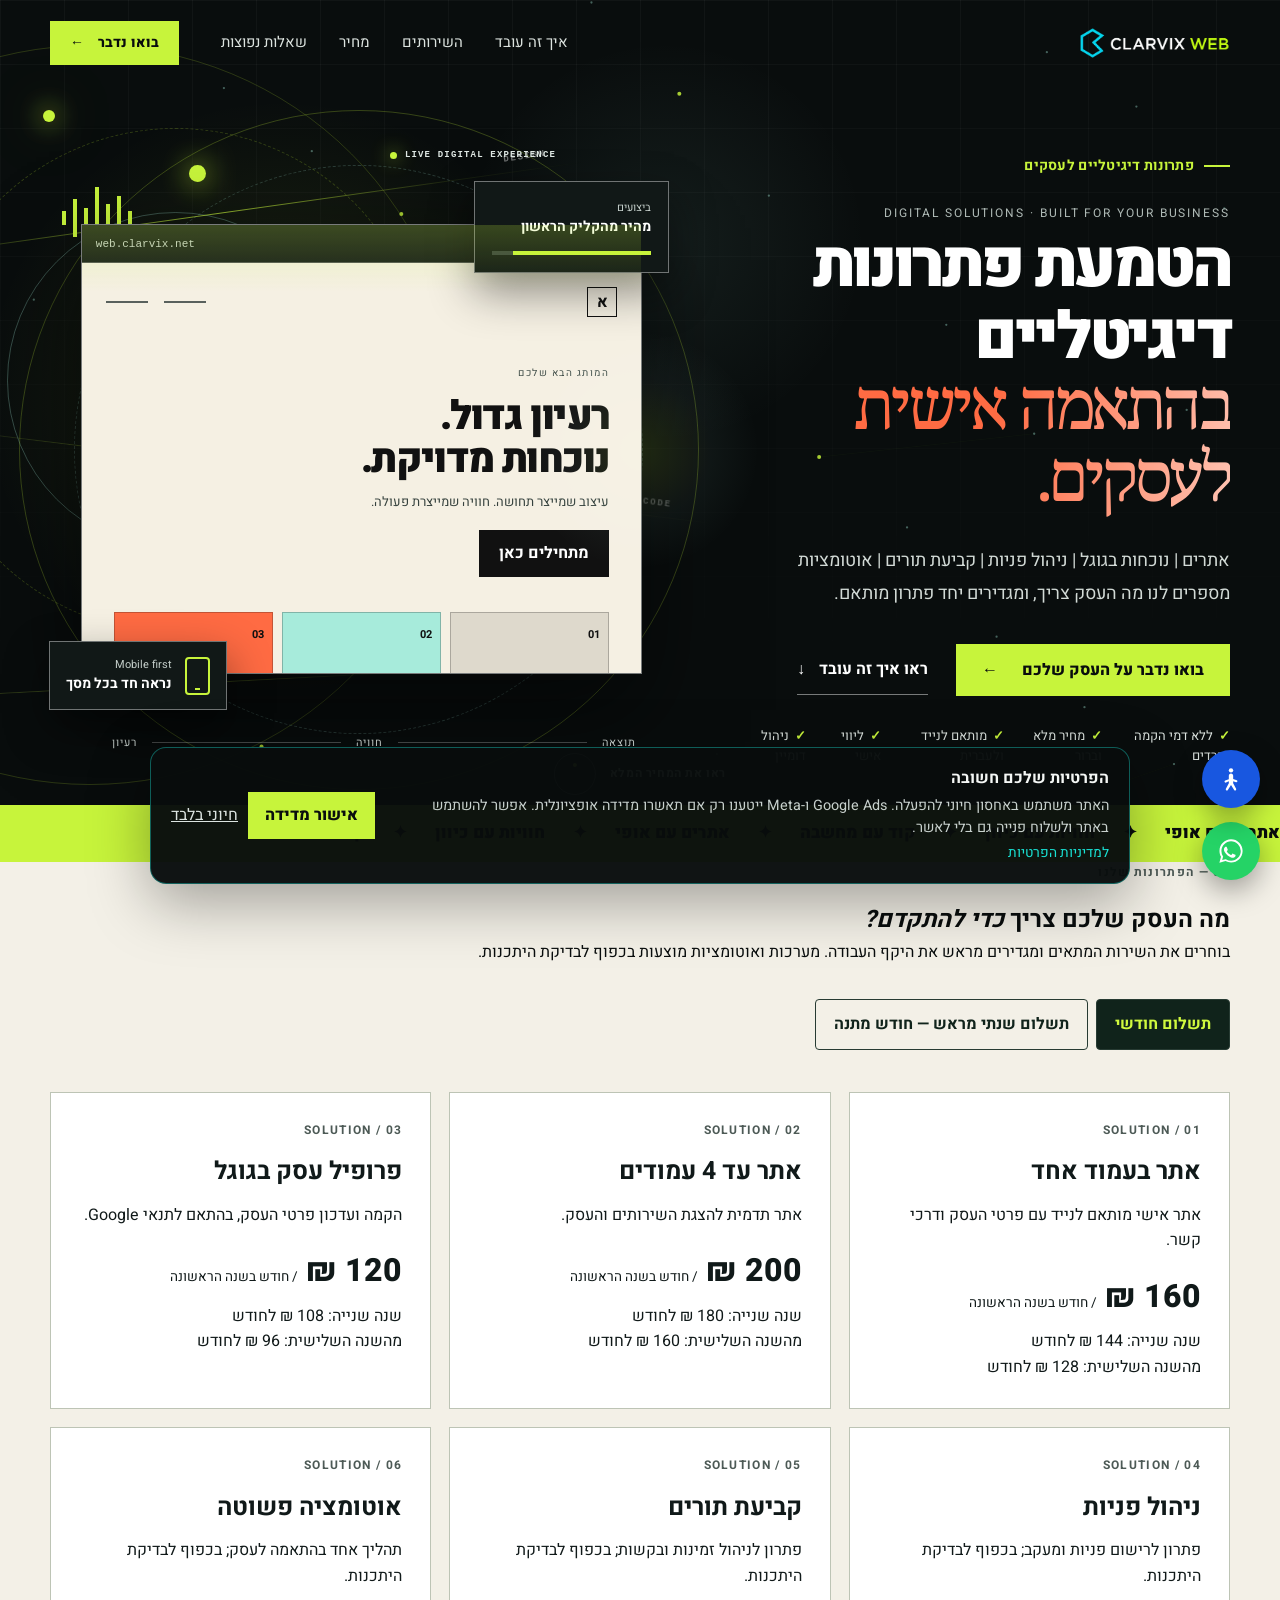
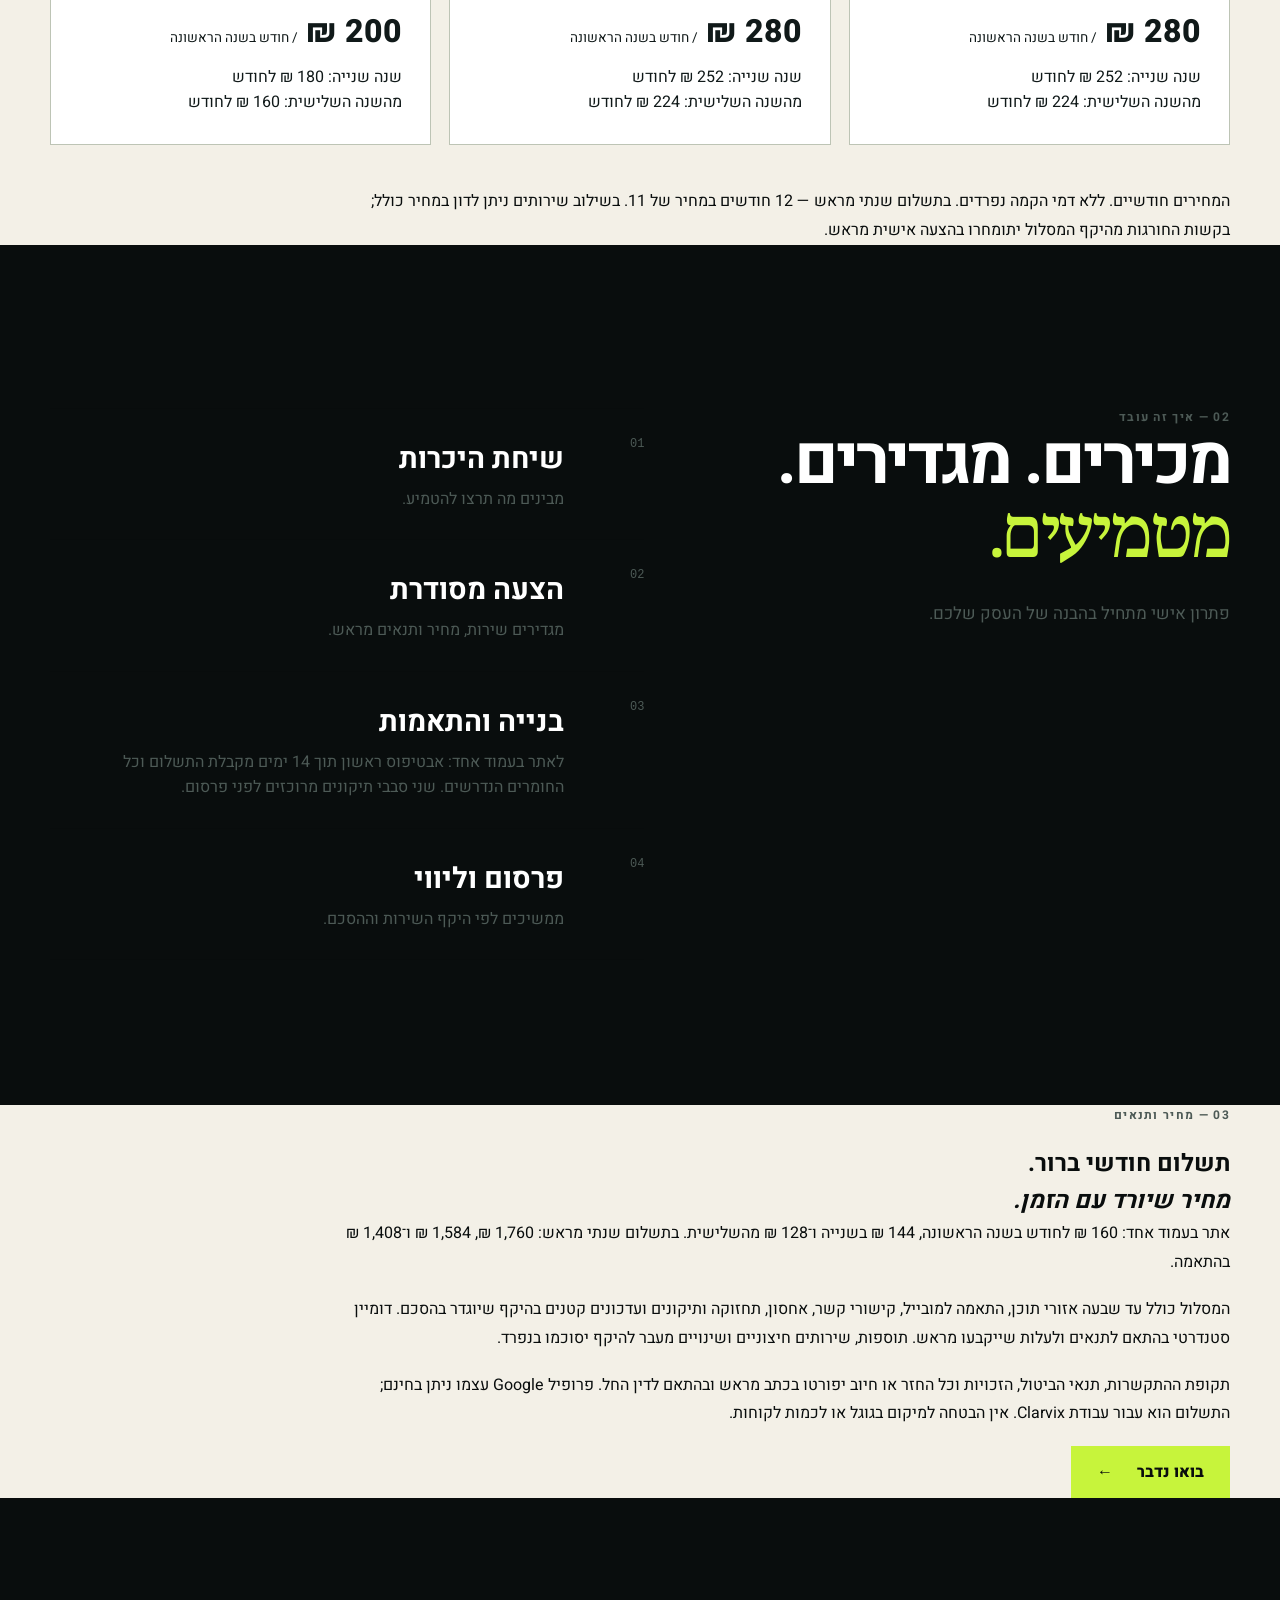
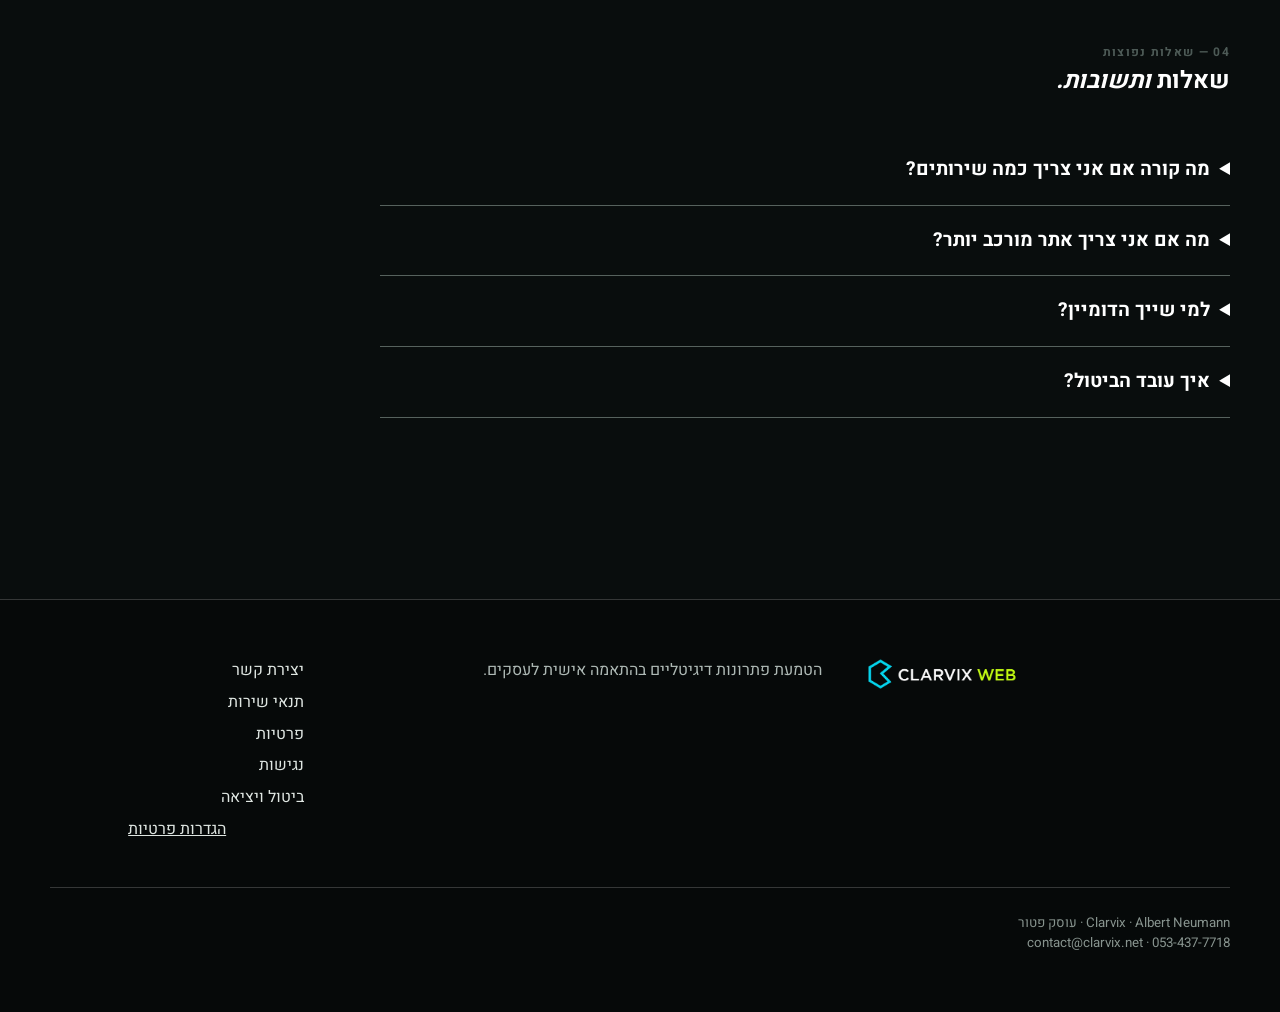
==== commit 6017469c: "Update Clarvix Web offer and billing options" ====
--- a/index.html
+++ b/index.html
@@ -7,10 +7,10 @@
   <meta name="color-scheme" content="light">
   <meta http-equiv="Content-Security-Policy" content="default-src 'self'; script-src 'self' https://www.googletagmanager.com https://googleads.g.doubleclick.net https://connect.facebook.net; style-src 'self' 'unsafe-inline'; font-src 'self'; img-src 'self' data: https://www.google.com https://www.googleadservices.com https://googleads.g.doubleclick.net https://www.googletagmanager.com https://www.facebook.com; connect-src 'self' https://www.googletagmanager.com https://www.facebook.com https://connect.facebook.net https://www.google-analytics.com https://www.googleadservices.com https://www.google.com https://googleads.g.doubleclick.net https://ad.doubleclick.net; object-src 'none'; base-uri 'self'; form-action 'self'">
   <meta name="referrer" content="strict-origin-when-cross-origin">
-  <meta name="description" content="רואים לפני שמשלמים. Clarvix בונה לעסק שלכם תצוגה אישית בחינם, אתר שמוביל לפעולה ו-Smart Request שמכין פנייה מסודרת לוואטסאפ.">
-  <meta name="keywords" content="בניית אתר לעסק קטן, אתר לעסק, דף נחיתה, פניות בוואטסאפ, Smart Request, Clarvix Core">
-  <meta property="og:title" content="Clarvix Core | רואים לפני שמשלמים">
-  <meta property="og:description" content="תצוגה אישית בחינם, אתר שמוביל לפעולה ופנייה מסודרת לוואטסאפ — לעסקים קטנים בישראל.">
+  <meta name="description" content="הטמעת פתרונות דיגיטליים בהתאמה אישית לעסקים">
+  
+  
+  
   <meta property="og:type" content="website">
   <meta property="og:url" content="https://web.clarvix.net/">
   <meta property="og:locale" content="he_IL">
@@ -18,111 +18,21 @@
   <meta property="og:image:width" content="1200">
   <meta property="og:image:height" content="630">
   <meta name="twitter:card" content="summary_large_image">
-  <meta name="twitter:title" content="Clarvix Core | רואים לפני שמשלמים">
-  <meta name="twitter:description" content="תצוגה אישית בחינם, אתר שמוביל לפעולה ופנייה מסודרת לוואטסאפ — לעסקים קטנים בישראל.">
+  
+  
   <meta name="twitter:image" content="https://web.clarvix.net/images/og-cover.jpg">
   <link rel="canonical" href="https://web.clarvix.net/">
-  <title>Clarvix Core | אתר שמוביל לפעולה ומכין פנייה מסודרת</title>
+  <title>פתרונות דיגיטליים לעסקים | Clarvix Web</title>
   <link rel="icon" type="image/svg+xml" href="images/clarvix-mark.svg">
   <link rel="icon" type="image/png" sizes="32x32" href="images/favicon-icon-32.png">
   <link rel="apple-touch-icon" href="images/favicon-icon-180.png">
   <link rel="preload" href="fonts/heebo-hebrew.woff2" as="font" type="font/woff2" crossorigin>
   <link rel="preload" href="fonts/noto-serif-hebrew.woff2" as="font" type="font/woff2" crossorigin>
   <link rel="stylesheet" href="fonts.css">
-  <link rel="stylesheet" href="style.css?v=core-2">
+  <link rel="stylesheet" href="style.css?v=core-2"><link rel="stylesheet" href="new-offer.css">
 
   <noscript><style>.reveal{opacity:1!important;transform:none!important}</style></noscript>
-  <script type="application/ld+json">
-{
-  "@context": "https://schema.org",
-  "@graph": [
-    {
-      "@type": ["Organization", "LocalBusiness"],
-      "@id": "https://web.clarvix.net/#organization",
-      "name": "Clarvix Web",
-      "url": "https://web.clarvix.net/",
-      "logo": "https://web.clarvix.net/images/clarvix-web-logo.webp",
-      "description": "אתרי פעולה לעסקים קטנים בישראל עם תצוגה מקדימה אישית ו-Smart Request לוואטסאפ",
-      "telephone": "+972534377718",
-      "email": "contact@clarvix.net",
-      "areaServed": {"@type": "Country", "name": "Israel"},
-      "founder": {"@id": "https://web.clarvix.net/#person-albert"}
-    },
-    {
-      "@type": "Person",
-      "@id": "https://web.clarvix.net/#person-albert",
-      "name": "Albert Neumann",
-      "url": "https://www.linkedin.com/in/albert-neumann/",
-      "sameAs": ["https://www.linkedin.com/in/albert-neumann/"],
-      "worksFor": {"@id": "https://web.clarvix.net/#organization"}
-    },
-    {
-      "@type": "WebSite",
-      "@id": "https://web.clarvix.net/#website",
-      "url": "https://web.clarvix.net/",
-      "name": "Clarvix Web",
-      "inLanguage": "he",
-      "publisher": {"@id": "https://web.clarvix.net/#organization"}
-    },
-    {
-      "@type": "WebPage",
-      "@id": "https://web.clarvix.net/#webpage",
-      "url": "https://web.clarvix.net/",
-      "name": "Clarvix Core | אתר שמוביל לפעולה ומכין פנייה מסודרת",
-      "inLanguage": "he",
-      "dateModified": "2026-10-14",
-      "isPartOf": {"@id": "https://web.clarvix.net/#website"},
-      "about": {"@id": "https://web.clarvix.net/#organization"}
-    },
-    {
-      "@type": "Service",
-      "@id": "https://web.clarvix.net/#service-core",
-      "name": "Clarvix Core",
-      "serviceType": "אתר פעולה מנוהל עם Smart Request",
-      "provider": {"@id": "https://web.clarvix.net/#organization"},
-      "areaServed": {"@type": "Country", "name": "Israel"},
-      "description": "תצוגה מקדימה אישית בחינם, אתר מהיר שמוביל לפעולה ו-Smart Request שמכין פנייה מסודרת לוואטסאפ.",
-      "offers": [
-        {
-          "@type": "Offer",
-          "name": "Clarvix Core — חבילת שנה ראשונה בתשלומים",
-          "price": "2900",
-          "priceCurrency": "ILS",
-          "url": "https://web.clarvix.net/#pricing",
-          "description": "חבילת שנה ראשונה במחיר כולל של 2,900 ₪: 200 ₪ לחודש למשך 12 חודשים + 500 ₪ חד־פעמי להפעלה ולהקמה."
-        },
-        {
-          "@type": "Offer",
-          "name": "Clarvix Core — מסלול שנתי",
-          "price": "2200",
-          "priceCurrency": "ILS",
-          "url": "https://web.clarvix.net/#pricing",
-          "description": "2,200 ₪ לשנה בתשלום מראש, כולל דמי הפעלה והקמה."
-        }
-      ]
-    },
-    {
-      "@type": "FAQPage",
-      "@id": "https://web.clarvix.net/#faq",
-      "mainEntity": [
-        {"@type": "Question", "name": "האם התצוגה המקדימה באמת בחינם?", "acceptedAnswer": {"@type": "Answer", "text": "כן. זו המחשה אישית ומוגבלת של הכיוון, ללא התחייבות. היא אינה האתר המלא ואינה כוללת קבצי מקור."}},
-        {"@type": "Question", "name": "מה ההבדל בין Smart Request לטופס רגיל?", "acceptedAnswer": {"@type": "Answer", "text": "Smart Request שואל עד שש שאלות קצרות שרלוונטיות לעסק ומכין מהתשובות הודעה ברורה לוואטסאפ, במקום להשאיר את בעל העסק עם הודעה כללית כמו מחיר?"}},
-        {"@type": "Question", "name": "האם WhatsApp API או אוטומציה כלולים?", "acceptedAnswer": {"@type": "Answer", "text": "לא. Clarvix Core יכול להכין ולפתוח הודעה מסודרת בוואטסאפ. אוטומציה רשמית, בוטים או WhatsApp API אינם כלולים."}},
-        {"@type": "Question", "name": "מי הבעלים של הדומיין?", "acceptedAnswer": {"@type": "Answer", "text": "הלקוח הוא המחזיק החוקי של הדומיין מהיום הראשון. Clarvix מנהלת את הרישום, התשלום, החידוש, ה-DNS והאחסון כדי שהלקוח לא יצטרך להתעסק בצד הטכני."}},
-        {"@type": "Question", "name": "האם אפשר לבטל?", "acceptedAnswer": {"@type": "Answer", "text": "כן. לפני הפרסום החיוב המרבי נקבע לפי שלב העבודה שהושלם: 500, 1,200 או 1,700 ₪. אחרי הפרסום נפסקים חיובי השירות העתידיים, ובמסלול בתשלומים נשארת רק יתרת הבנייה ההולכת ופוחתת. במסלול השנתי מוחזר שירות שלא נוצל עבור חודשים מלאים. אין חידוש אוטומטי; החישוב המלא מופיע בעמוד הביטול ובהסכם."}},
-        {"@type": "Question", "name": "מה כלול בשינויים?", "acceptedAnswer": {"@type": "Answer", "text": "לפני ההשקה כלולים שני סבבי תיקונים מרוכזים. לאחר ההשקה נכלל תיקון תקלות טכניות בלבד ואין מכסת שינויים חודשית; תוכן, עיצוב, עמודים, שפות, אינטגרציות או שינוי מבני מתומחרים בנפרד."}},
-        {"@type": "Question", "name": "האם Clarvix מבטיחה לקוחות או דירוג בגוגל?", "acceptedAnswer": {"@type": "Answer", "text": "לא. האתר נבנה כדי להבהיר את ההצעה, להוביל לפעולה ולמדוד בקשות, אך אין הבטחה לכמות פניות, מכירות או מיקום בגוגל."}},
-        {"@type": "Question", "name": "האם המחיר כולל מע״מ?", "acceptedAnswer": {"@type": "Answer", "text": "כיום Clarvix היא עוסק פטור ולכן אינה גובה מע״מ. אם המעמד ישתנה, מע״מ יתווסף לחיובים עתידיים בהתאם לדין ולהסכם."}},
-        {"@type": "Question", "name": "האם צריך לפתוח חשבון אצל רשם הדומיין?", "acceptedAnswer": {"@type": "Answer", "text": "לא. Clarvix משתמשת בחשבון ניהול מרכזי, משלמת ומטפלת בצד הטכני. הלקוח מופיע כמחזיק החוקי של הדומיין מהיום הראשון."}},
-        {"@type": "Question", "name": "האם כלול אימייל עם הדומיין?", "acceptedAnswer": {"@type": "Answer", "text": "לא. דואר עסקי אינו כלול ב-Core וניתן לחבר אותו כשירות נפרד, בלי לשנות את בעלות הלקוח בדומיין."}},
-        {"@type": "Question", "name": "האם נשמרות התשובות של Smart Request?", "acceptedAnswer": {"@type": "Answer", "text": "לא כברירת מחדל. ההודעה נוצרת בדפדפן ונפתחת ב-WhatsApp. Clarvix אינה שומרת את התשובות ואינה שולחת אותן לכלי מדידה."}},
-        {"@type": "Question", "name": "מה מקבלים כשמסיימים?", "acceptedAnswer": {"@type": "Answer", "text": "לאחר תשלום הסכומים התקפים לפי ההסכם, הלקוח יכול לקבל חבילת אתר סטטית של התוכן הציבורי והנכסים הניתנים להעברה. הדומיין נשאר בבעלותו ושירותים מנוהלים מסתיימים."}},
-        {"@type": "Question", "name": "מה מצב הנגישות של האתר?", "acceptedAnswer": {"@type": "Answer", "text": "Clarvix בונה בסיס נגיש, מבצעת בדיקות שימושיות ומציעה דרך חלופית לפנייה. זכאות לפטור, ככל שחלה, נבדקת ומתועדת לפי התנאים והמחזור ואינה מוצגת כהבטחה גורפת."}}
-      ]
-    }
-  ]
-}
-  </script>
+  
   <link rel="stylesheet" href="seo-content.css?v=1">
 </head>
 <body>
@@ -136,18 +46,17 @@
         <img class="brand-logo" src="images/clarvix-web-logo.webp" width="400" height="85" alt="Clarvix Web">
       </a>
       <nav class="desktop-nav" aria-label="ניווט ראשי">
-        <a href="#how-it-works">איך זה עובד</a><a href="#core">מה מקבלים</a><a href="#pricing">מחיר</a><a href="#faq">שאלות נפוצות</a>
+        <a href="#how-it-works">איך זה עובד</a><a href="#services">השירותים</a><a href="#pricing">מחיר</a><a href="#faq">שאלות נפוצות</a>
       </nav>
-      <a class="button button-small header-cta" href="contact.html" data-track-event="start_fit_check">קבלו תצוגה בחינם <span aria-hidden="true">←</span></a>
+      <a class="button button-small header-cta" href="contact.html" data-track-event="start_fit_check">בואו נדבר <span aria-hidden="true">←</span></a>
       <button class="menu-button" type="button" aria-label="פתיחת תפריט" aria-expanded="false" aria-controls="mobile-menu"><span></span><span></span></button>
     </div>
     <nav class="mobile-nav" id="mobile-menu" aria-label="ניווט למכשירים ניידים" hidden>
-      <a href="#how-it-works"><span>01</span>איך זה עובד</a><a href="#core"><span>02</span>מה מקבלים</a><a href="#pricing"><span>03</span>מחיר</a><a href="#faq"><span>04</span>שאלות נפוצות</a><a href="contact.html"><span>05</span>תצוגה בחינם</a>
+      <a href="#how-it-works"><span>01</span>איך זה עובד</a><a href="#services"><span>02</span>השירותים</a><a href="#pricing"><span>03</span>מחיר</a><a href="#faq"><span>04</span>שאלות נפוצות</a><a href="contact.html"><span>05</span>בואו נדבר</a>
     </nav>
   </header>
 
-  <main id="main">
-    <section class="hero" id="top">
+  <main id="main">    <section class="hero" id="top">
       <canvas id="hero-canvas" aria-hidden="true"></canvas>
       <div class="hero-grid-bg" aria-hidden="true"></div>
       <div class="hero-orbit" aria-hidden="true"></div>
@@ -159,15 +68,15 @@
       </div>
       <div class="shell hero-grid">
         <div class="hero-copy reveal visible">
-          <p class="kicker"><span></span>אתר פעולה מנוהל לעסקים קטנים בישראל</p>
-          <p class="hero-overline">PREVIEW · ACTION · SMART REQUEST</p>
-          <h1>רואים לפני שמשלמים.<br>מקבלים פניות עם <em>הפרטים שבאמת צריך.</em></h1>
-          <p class="hero-text">Clarvix בונה תצוגה אישית לעסק שלכם ללא עלות. אם הכיוון מתאים, אנחנו הופכים אותה לאתר מהיר שמוביל לפעולה ומכין פנייה מסודרת לוואטסאפ.</p>
+          <p class="kicker"><span></span>פתרונות דיגיטליים לעסקים</p>
+          <p class="hero-overline">DIGITAL SOLUTIONS · BUILT FOR YOUR BUSINESS</p>
+          <h1>הטמעת פתרונות דיגיטליים<br><em>בהתאמה אישית לעסקים.</em></h1>
+          <p class="hero-text">אתרים | נוכחות בגוגל | ניהול פניות | קביעת תורים | אוטומציות<br>מספרים לנו מה העסק צריך, ומגדירים יחד פתרון מותאם.</p>
           <div class="hero-actions">
-            <a class="button" href="contact.html" data-track-event="start_fit_check">קבלו תצוגה מקדימה אישית בחינם <span aria-hidden="true">←</span></a>
+            <a class="button" href="contact.html" data-track-event="start_fit_check">בואו נדבר על העסק שלכם <span aria-hidden="true">←</span></a>
             <a class="text-link" href="#how-it-works" data-track-event="core_interest">ראו איך זה עובד <span aria-hidden="true">↓</span></a>
           </div>
-          <ul class="trust-list" aria-label="היתרונות שלנו"><li><span>✓</span>תצוגה אישית ללא עלות</li><li><span>✓</span>מחיר מלא וברור</li><li><span>✓</span>מותאם לנייד ולעברית</li><li><span>✓</span>פנייה מסודרת לוואטסאפ</li><li><span>✓</span>הדומיין על שם הלקוח</li></ul>
+          <ul class="trust-list" aria-label="היתרונות שלנו"><li><span>✓</span>ללא דמי הקמה נפרדים</li><li><span>✓</span>מחיר מלא וברור</li><li><span>✓</span>מותאם לנייד ולעברית</li><li><span>✓</span>ליווי אישי</li><li><span>✓</span>ניהול דומיין</li></ul>
         </div>
 
         <div class="hero-stage reveal visible delay" data-depth-scene aria-label="תצוגת אתר שנבנה ב-Clarvix Web">
@@ -191,239 +100,10 @@
       <a class="scroll-cue" href="#pricing"><span>ראו את המחיר המלא</span><i aria-hidden="true"></i></a>
     </section>
 
-    <section class="statement section-light" id="problem">
-      <div class="shell statement-grid">
-        <p class="section-index reveal">01 — הבעיה שאנחנו פותרים</p>
-        <div class="statement-copy reveal">
-          <h2>הלקוח לא צריך עוד אתר.<br>הוא צריך לדעת <em>מה לעשות עכשיו.</em></h2>
-          <p>אתר רגיל מציג מידע ומשאיר את המבקר לנסח הודעה פתוחה. התוצאה היא פניות כמו "מחיר?" בלי שירות, עיר, תאריך או פרטים שמאפשרים לענות. Clarvix Core בונה את האתר סביב הפעולה הבאה של העסק.</p>
-          <ul class="plan-features">
-            <li>יותר מדי מידע, בלי פעולה אחת ברורה</li>
-            <li>הודעות וואטסאפ קצרות שמחייבות שאלות הלוך ושוב</li>
-            <li>שירותים, אזורים ותנאים שאינם מוסברים בזמן</li>
-            <li>בעל העסק מבזבז זמן על סינון במקום לענות</li>
-            <li>אתר פעולה מסביר, מכוון ומכין בקשה שאפשר לעבוד איתה</li>
-          </ul>
-        </div>
-        <div class="statement-seal reveal" aria-label="Clarvix Core"><span>CLARVIX<br><b>CORE</b></span><img src="images/clarvix-mark.svg" alt=""></div>
-      </div>
-    </section>
-
-    <section class="process" id="how-it-works">
-      <div class="shell process-grid">
-        <div class="process-intro reveal">
-          <p class="section-index">02 — איך זה עובד</p>
-          <h2>קודם רואים כיוון אמיתי.<br><em>רק אחר כך מחליטים.</em></h2>
-          <p>Build First מוריד את הסיכון: לפני תשלום אתם רואים המחשה אישית של המסר, העיצוב והפעולה המרכזית. אם הכיוון מתאים, עוברים לייצור המלא.</p>
-        </div>
-        <ol class="steps">
-          <li class="reveal"><span>01</span><div><h3>אנחנו בוחרים עסק מתאים</h3><p>בודקים את הנוכחות הקיימת, השירות והפעולה שהאתר צריך לייצר.</p></div><small>מיקוד</small></li>
-          <li class="reveal"><span>02</span><div><h3>בונים תצוגה אישית</h3><p>מסך מרכזי, מסר וכיוון חזותי — ללא עלות וללא התחייבות.</p></div><small>Build First</small></li>
-          <li class="reveal"><span>03</span><div><h3>מאשרים ומדייקים</h3><p>סוגרים פעולה ראשית, תוכן ועד שש שאלות קצרות ל-Smart Request.</p></div><small>Action Website</small></li>
-          <li class="reveal"><span>04</span><div><h3>עולים לאוויר</h3><p>Clarvix מחברת דומיין, אחסון, מדידה ווואטסאפ ומנהלת את הצד הטכני.</p></div><small>מוכן לפעולה</small></li>
-        </ol>
-      </div>
-    </section>
-
-    <section class="smart-demo section-light" id="smart-request-demo">
-      <div class="shell">
-        <div class="section-head reveal"><p class="section-index">03 — נסו את ההבדל</p><h2>מ־"מחיר?"<br>לפנייה שאפשר לענות עליה.</h2></div>
-        <div class="sector-grid reveal" aria-label="תחומי העסקים הראשונים של Clarvix Core">
-          <article class="sector-card"><span class="sector-label">תחום ראשון</span><h3>טכנאים, התקנות ותיקונים</h3><p>שירות, עיר, תקלה ודחיפות — ארבעה פרטים שמאפשרים להבין את הבקשה לפני שחוזרים ללקוח.</p></article>
-          <article class="sector-card"><span class="sector-label">תחום שני</span><h3>הובלות, ניקיון ותחזוקה</h3><p>סוג עבודה, אזור, היקף ומועד — בקשה מסודרת במקום התכתבות ארוכה של שאלות בסיסיות.</p></article>
-        </div>
-        <div class="smart-demo-layout">
-          <form class="smart-demo-form reveal" id="smart-demo-form">
-            <div class="form-two">
-              <div class="form-row"><label for="demo-service">איזה שירות?</label><select id="demo-service"><option>תיקון מזגן</option><option>התקנת מזגן</option><option>ניקוי מזגן</option></select></div>
-              <div class="form-row"><label for="demo-city">באיזו עיר?</label><select id="demo-city"><option>אשקלון</option><option>אשדוד</option><option>תל אביב</option><option>באר שבע</option></select></div>
-            </div>
-            <div class="form-two">
-              <div class="form-row"><label for="demo-problem">מה הבעיה?</label><select id="demo-problem"><option>לא מקרר</option><option>מטפטף</option><option>לא נדלק</option><option>רעש חריג</option></select></div>
-              <div class="form-row"><label for="demo-time">מתי נוח?</label><select id="demo-time"><option>היום אחרי 16:00</option><option>מחר בבוקר</option><option>מחר אחרי 16:00</option><option>גמיש/ה</option></select></div>
-            </div>
-            <button type="submit" class="button form-submit">הכינו הודעה לדוגמה <span aria-hidden="true">←</span></button>
-            <p class="form-note">ההדגמה מתבצעת רק בדפדפן. אנחנו לא שומרים את הבחירות.</p>
-          </form>
-          <div class="smart-demo-result reveal delay" aria-live="polite">
-            <span class="smart-demo-before">לפני: “היי, מחיר?”</span>
-            <p class="smart-demo-message" id="smart-demo-message">תיקון מזגן · אשקלון · לא מקרר · היום אחרי 16:00</p>
-            <a class="text-link dark" id="smart-demo-whatsapp" href="https://wa.me/972534377718?text=%D7%AA%D7%99%D7%A7%D7%95%D7%9F%20%D7%9E%D7%96%D7%92%D7%9F%20%C2%B7%20%D7%90%D7%A9%D7%A7%D7%9C%D7%95%D7%9F%20%C2%B7%20%D7%9C%D7%90%20%D7%9E%D7%A7%D7%A8%D7%A8%20%C2%B7%20%D7%94%D7%99%D7%95%D7%9D%20%D7%90%D7%97%D7%A8%D7%99%2016%3A00" target="_blank" rel="noopener noreferrer">כך זה נפתח בוואטסאפ <span>←</span></a>
-          </div>
-        </div>
-      </div>
-    </section>
-
-    <section class="pricing section-light" id="pricing">
-      <div class="shell">
-        <div class="section-head reveal"><p class="section-index">04 — המחיר</p><h2>אותו Clarvix Core.<br>שתי דרכי תשלום ברורות.</h2></div>
-        <div class="plan-grid">
-          <article class="plan reveal" data-plan="core_monthly" data-tilt-card>
-            <div class="plan-head"><h3>Clarvix Core · בתשלומים</h3><p>למי שמעדיף לפרוס את ההשקעה</p></div>
-            <div class="plan-price plan-price-split" aria-label="200 שקלים לחודש ועוד 500 שקלים חד פעמי">
-              <span class="plan-primary"><bdi dir="ltr"><span class="plan-amount">200</span> <span class="plan-currency">₪</span></bdi><span class="plan-period">לחודש</span></span>
-              <span class="plan-plus" aria-hidden="true">+</span>
-              <span class="plan-once"><bdi dir="ltr">500 ₪</bdi> <strong>חד־פעמי</strong></span>
-            </div>
-            <p class="plan-note">חבילת שנה ראשונה · מחיר כולל 2,900 ₪ ב־12 תשלומים</p>
-            <ul class="plan-features">
-              <li>תצוגה מקדימה אישית לפני תשלום</li>
-              <li>אתר פעולה בעמוד אחד, עד 7 אזורי תוכן</li>
-              <li>Smart Request עם עד 6 שאלות ו־2 הסתעפויות פשוטות</li>
-              <li>דומיין סטנדרטי, אחסון, SSL ותחזוקה טכנית</li>
-              <li>שפה ראשית אחת · עברית ו־RTL</li>
-              <li>מדידת פעולות בסיסית ללא תוכן אישי</li>
-              <li>2 סבבי תיקונים מרוכזים לפני ההשקה</li>
-            </ul>
-            <a class="button plan-cta" href="contact.html?plan=core_monthly" data-track-event="select_plan" data-plan="core_monthly">קבלו תצוגה בחינם <span aria-hidden="true">←</span></a>
-          </article>
-
-          <article class="plan plan-highlight reveal delay" data-plan="core_annual" data-tilt-card>
-            <span class="plan-badge">הבחירה המומלצת</span>
-            <div class="plan-head"><h3>Clarvix Core · שנתי</h3><p>מחיר נמוך יותר בתשלום מראש</p></div>
-            <p class="plan-price"><span class="plan-from">לשנה</span><span class="plan-currency">₪</span><span class="plan-amount">2,200</span></p>
-            <p class="plan-note">דמי ההפעלה וההקמה כלולים · חיסכון של 700 ₪ בשנה הראשונה</p>
-            <ul class="plan-features">
-              <li>כל מה שכלול ב־Clarvix Core</li>
-              <li>תשלום אחד לשנה מראש</li>
-              <li>עלות אפקטיבית של כ־183 ₪ לחודש</li>
-              <li>אותה בעלות, אותה תחזוקה ואותו תהליך יציאה</li>
-              <li>אין תשלום הפעלה נוסף</li>
-            </ul>
-            <a class="button plan-cta" href="contact.html?plan=core_annual" data-track-event="select_plan" data-plan="core_annual">בחרו שנתי <span aria-hidden="true">←</span></a>
-          </article>
-        </div>
-
-        <div class="addons reveal calc-box">
-          <div class="addons-head"><h3>המחיר המלא, בלי אותיות קטנות</h3><p>התצוגה האישית חינם. חבילת השנה הראשונה עולה 2,900 ₪ בתשלומים, או 2,200 ₪ בתשלום שנתי מראש.</p></div>
-          <div class="calc-grid">
-            <div class="calc-plan">
-              <h4>חבילת שנה בתשלומים</h4>
-              <ul class="plan-features"><li>500 ₪ חד־פעמי להפעלה ולהקמה</li><li>200 ₪ × 12 תשלומים חודשיים</li></ul>
-              <p class="calc-total">סה"כ שנה ראשונה: <strong>2,900 ₪</strong></p>
-            </div>
-            <div class="calc-plan">
-              <h4>מסלול שנתי</h4>
-              <ul class="plan-features"><li>הפעלה והקמה כלולות</li><li>תשלום מראש לשנה</li></ul>
-              <p class="calc-total">סה"כ שנה ראשונה: <strong>2,200 ₪</strong></p>
-            </div>
-          </div>
-        </div>
-
-        <div class="scope-grid" id="core">
-          <article class="scope-card reveal" data-tilt-card>
-            <h3>מה <span>כלול</span></h3>
-            <p class="scope-price"><span class="scope-amount">A+B+D</span> <small>Build First · Action Website · Smart Request</small></p>
-            <ul>
-              <li>Preview אישית מוגבלת לפני תשלום</li>
-              <li>עמוד אחד ועד 7 אזורי תוכן, בנוסף לעמודים משפטיים נדרשים</li>
-              <li>פעולה ראשית ופעולה חלופית, למשל Smart Request וטלפון</li>
-              <li>Smart Request לוואטסאפ, ללא שמירת תשובות כברירת מחדל</li>
-              <li>דומיין סטנדרטי בבעלות הלקוח, מנוהל מחשבון Clarvix מרכזי</li>
-              <li>אחסון, SSL, פרסום, ניטור ותיקון תקלות טכניות</li>
-              <li>סודיות כלולה; אפשרות לאי־הצגה פומבית בתוספת חד־פעמית של 500 ₪</li>
-            </ul>
-          </article>
-          <article class="scope-card reveal delay" data-tilt-card>
-            <h3>מה <span>לא כלול</span></h3>
-            <p class="scope-price"><span class="scope-amount">בנפרד</span> <small>רק אם העסק באמת צריך</small></p>
-            <ul>
-              <li>מיתוג מלא, לוגו, צילום, וידאו או איור בהתאמה אישית</li>
-              <li>שפות נוספות, עמודים חדשים, חנות, סליקה, בלוג או קטלוג</li>
-              <li>מערכת תורים, CRM, בוטים, WhatsApp API או אוטומציות</li>
-              <li>SEO שוטף, ניהול קמפיינים או הבטחה לכמות לקוחות</li>
-              <li>עלויות צד שלישי, דומיין פרימיום, SMS ורישיונות</li>
-              <li>Clarvix Control ו־Clarvix Trust — מודולים עתידיים ונפרדים</li>
-              <li>שינויי תוכן, עיצוב או מבנה לאחר ההשקה; אין מכסת שינויים חודשית</li>
-            </ul>
-          </article>
-        </div>
-        <p class="care-terms reveal">כיום Clarvix היא עוסק פטור ולכן אינה גובה מע״מ. אם המעמד ישתנה לעוסק מורשה, מע״מ כדין יתווסף לחיובים עתידיים. המחיר כולל תיקון תקלות טכניות בלבד לאחר ההשקה; אין מכסת שינויים חודשית. תוכן, עיצוב, עמודים, שפות, אינטגרציות ושינויים מבניים מתומחרים בנפרד ובאישור מראש.</p>
-      </div>
-    </section>
-
-    <section class="motion-lab" id="lab">
-      <canvas id="signal-canvas" aria-hidden="true"></canvas>
-      <div class="lab-noise" aria-hidden="true"></div>
-      <div class="shell lab-grid">
-        <div class="lab-copy reveal">
-          <p class="section-index">05 — תצוגה שמוכיחה כיוון</p>
-          <h2>לא עוד הבטחה באוויר.<br><em data-scramble>רואים משהו אמיתי.</em></h2>
-          <p>התצוגה החינמית מדגימה כיוון חזותי, מסר ופעולה ראשית לעסק שלכם. היא אינה אתר מלא או סבב עיצובים בלתי מוגבל — היא הדרך לבדוק התאמה לפני שמתחייבים.</p>
-          <div class="lab-controls" role="group" aria-label="בחירת הדגמה">
-            <button type="button" class="active" data-lab-mode="signal" aria-pressed="true"><span>01</span>אות חי</button>
-            <button type="button" data-lab-mode="orbit" aria-pressed="false"><span>02</span>עומק ותנועה</button>
-            <button type="button" data-lab-mode="flow" aria-pressed="false"><span>03</span>מסלול פעולה</button>
-          </div>
-        </div>
-        <div class="lab-stage reveal delay" data-tilt-card>
-          <div class="lab-topline"><span><i></i> LIVE EXPERIENCE</span><b>CLARVIX / WEB</b></div>
-          <div class="lab-display">
-            <span class="lab-coordinate">X 032 / Y 087</span>
-            <div class="lab-orb" aria-hidden="true"><i></i><i></i><b>W</b></div>
-            <div class="lab-message"><small>INTERACTION MODE</small><strong id="lab-title">המותג מגיב אליכם</strong><p id="lab-description">הזיזו את הסמן או החליקו על המסך</p></div>
-          </div>
-          <div class="lab-bottomline"><span>POINTER REACTIVE</span><span>FLUID MOTION</span><span>ACCESSIBLE MOTION</span></div>
-        </div>
-      </div>
-      <div class="kinetic-type" aria-hidden="true"><span>DESIGN IN MOTION — CODE WITH CHARACTER — </span><span>DESIGN IN MOTION — CODE WITH CHARACTER — </span></div>
-    </section>
-
-    <section class="work" id="work">
-      <div class="shell work-head reveal"><p class="section-index">06 — עבודות נבחרות</p><div><h2>לכל מותג,<br><em>עולם משלו.</em></h2><p>אלה לא "דוגמאות עיצוב" מקטלוג. אלה אתרים שבנינו כדי לפתור בעיה עסקית אמיתית — ולכל אחד מהם קצב, צבע ושפה שמשרתים בדיוק את הסיפור שלו.</p></div></div>
-      <div class="shell project-grid">
-        <article class="project project-wide reveal" data-tilt-card>
-          <div class="project-chrome"><span>01</span><span>מוצר דיגיטלי · AI</span><span>Israel</span></div>
-          <a class="project-visit" href="https://clarvix.net" target="_blank" rel="noopener noreferrer">clarvix.net <span aria-hidden="true">↗</span></a>
-          <div class="project-art screenshot-art">
-            <img src="images/clarvix-screenshot.webp" width="1916" height="912" alt="תצוגה מקדימה של האתר clarvix.net" loading="lazy" decoding="async">
-          </div>
-          <div class="project-caption"><div><h3>Clarvix</h3><p>AI Revenue Leak Intelligence · מיתוג, מוצר ופיתוח האתר עצמו</p></div><a href="https://clarvix.net" target="_blank" rel="noopener noreferrer" aria-label="פרויקט Clarvix — לאתר">↙</a></div>
-        </article>
-
-        <article class="project project-wide reveal delay" data-tilt-card>
-          <div class="project-chrome"><span>02</span><span>עסק מקומי · טיפול</span><span>2026</span></div>
-          <a class="project-visit" href="https://titus9123.github.io/Sunny/" target="_blank" rel="noopener noreferrer">Sunny — כלבנות טיפולית <span aria-hidden="true">↗</span></a>
-          <div class="project-art sunny-art">
-            <strong>כלבנות טיפולית<br>שעושה <em>נחת בלב.</em></strong>
-            <span class="art-tag">מרחב בטוח · קשר אמיתי</span>
-          </div>
-          <div class="project-caption"><div><h3>Sunny</h3><p>כלבנות טיפולית לילדים · אתר נחיתה ומיתוג</p></div><a href="https://titus9123.github.io/Sunny/" target="_blank" rel="noopener noreferrer" aria-label="פרויקט Sunny — לאתר">↙</a></div>
-        </article>
-      </div>
-    </section>
-
-    <section class="process section-light" id="process">
-      <div class="shell process-grid"><div class="process-intro reveal"><p class="section-index">07 — מתצוגה לאתר פעיל</p><h2>אתם מאשרים את העסק.<br><em>אנחנו מטפלים בטכני.</em></h2><p>לא פותחים חשבונות, לא מגדירים DNS ולא רודפים אחרי ספקים. איש קשר אחד מצד העסק מאשר תוכן וכיוון; Clarvix מנהלת את ההקמה וההשקה.</p><a class="text-link dark" href="contact.html">בקשו תצוגה אישית <span>←</span></a></div><ol class="steps"><li class="reveal"><span>01</span><div><h3>תצוגה</h3><p>כיוון אחד אישי ותיקון עובדתי אחד — ללא התחייבות.</p></div><small>לפני תשלום</small></li><li class="reveal"><span>02</span><div><h3>הפעלה</h3><p>סוגרים חוזה, פעולה ראשית, שאלות ותוכן מאושר.</p></div><small>היקף ברור</small></li><li class="reveal"><span>03</span><div><h3>ייצור</h3><p>עד שבעה אזורי תוכן ושני סבבי תיקונים מרוכזים.</p></div><small>מהיר וממוקד</small></li><li class="reveal"><span>04</span><div><h3>השקה</h3><p>דומיין על שם הלקוח, אחסון, SSL, מדידה ותחזוקה.</p></div><small>Clarvix מנהלת</small></li></ol></div>
-    </section>
-
-    <section class="promise"><div class="promise-rings" aria-hidden="true"><i></i><i></i><i></i></div><div class="shell promise-inner reveal"><p>ההבדל של Clarvix Core</p><h2>אתר שלא רק נראה טוב.<br><em>הוא מכין את הפעולה הבאה.</em></h2><ul><li><b>A</b>רואים כיוון לפני שמשלמים</li><li><b>B</b>האתר בנוי סביב פעולה אחת</li><li><b>D</b>הפנייה מגיעה עם הקשר שימושי</li></ul></div></section>
-
-    <section class="faq section-light" id="faq">
-      <div class="shell">
-        <div class="section-head reveal"><p class="section-index">08 — שאלות נפוצות</p><h2>כל מה ששואלים<br>לפני שמתחילים.</h2></div>
-        <div class="faq-list">
-          <details class="faq-item reveal"><summary>האם התצוגה המקדימה באמת בחינם?<span aria-hidden="true">+</span></summary><p>כן. זו המחשה אישית ומוגבלת של הכיוון, ללא התחייבות. היא אינה האתר המלא ואינה כוללת קבצי מקור.</p></details>
-          <details class="faq-item reveal"><summary>מה ההבדל בין Smart Request לטופס רגיל?<span aria-hidden="true">+</span></summary><p>Smart Request שואל עד שש שאלות קצרות שרלוונטיות לעסק ומכין מהתשובות הודעה ברורה לוואטסאפ, במקום להשאיר את בעל העסק עם הודעה כללית כמו מחיר?</p></details>
-          <details class="faq-item reveal"><summary>האם WhatsApp API או אוטומציה כלולים?<span aria-hidden="true">+</span></summary><p>לא. Clarvix Core יכול להכין ולפתוח הודעה מסודרת בוואטסאפ. אוטומציה רשמית, בוטים או WhatsApp API אינם כלולים.</p></details>
-          <details class="faq-item reveal"><summary>מי הבעלים של הדומיין?<span aria-hidden="true">+</span></summary><p>הלקוח הוא המחזיק החוקי של הדומיין מהיום הראשון. Clarvix מנהלת את הרישום, התשלום, החידוש, ה-DNS והאחסון כדי שהלקוח לא יצטרך להתעסק בצד הטכני.</p></details>
-          <details class="faq-item reveal"><summary>האם אפשר לבטל?<span aria-hidden="true">+</span></summary><p>כן. לפני הפרסום החיוב המרבי נקבע לפי שלב העבודה שהושלם: 500, 1,200 או 1,700 ₪. אחרי הפרסום נפסקים חיובי השירות העתידיים, ובמסלול בתשלומים נשארת רק יתרת הבנייה ההולכת ופוחתת. במסלול השנתי מוחזר שירות שלא נוצל עבור חודשים מלאים. אין חידוש אוטומטי; החישוב המלא מופיע בעמוד הביטול ובהסכם.</p></details>
-          <details class="faq-item reveal"><summary>מה כלול בשינויים?<span aria-hidden="true">+</span></summary><p>לפני ההשקה כלולים שני סבבי תיקונים מרוכזים. לאחר ההשקה נכלל תיקון תקלות טכניות בלבד ואין מכסת שינויים חודשית; תוכן, עיצוב, עמודים, שפות, אינטגרציות או שינוי מבני מתומחרים בנפרד.</p></details>
-          <details class="faq-item reveal"><summary>האם Clarvix מבטיחה לקוחות או דירוג בגוגל?<span aria-hidden="true">+</span></summary><p>לא. האתר נבנה כדי להבהיר את ההצעה, להוביל לפעולה ולמדוד בקשות, אך אין הבטחה לכמות פניות, מכירות או מיקום בגוגל.</p></details>
-          <details class="faq-item reveal"><summary>האם המחיר כולל מע״מ?<span aria-hidden="true">+</span></summary><p>כיום Clarvix היא עוסק פטור ולכן אינה גובה מע״מ. אם המעמד ישתנה, מע״מ יתווסף לחיובים עתידיים בהתאם לדין ולהסכם.</p></details>
-          <details class="faq-item reveal"><summary>האם צריך לפתוח חשבון אצל רשם הדומיין?<span aria-hidden="true">+</span></summary><p>לא. Clarvix משתמשת בחשבון ניהול מרכזי, משלמת ומטפלת בצד הטכני. הלקוח מופיע כמחזיק החוקי של הדומיין מהיום הראשון.</p></details>
-          <details class="faq-item reveal"><summary>האם כלול אימייל עם הדומיין?<span aria-hidden="true">+</span></summary><p>לא. דואר עסקי אינו כלול ב-Core וניתן לחבר אותו כשירות נפרד, בלי לשנות את בעלות הלקוח בדומיין.</p></details>
-          <details class="faq-item reveal"><summary>האם נשמרות התשובות של Smart Request?<span aria-hidden="true">+</span></summary><p>לא כברירת מחדל. ההודעה נוצרת בדפדפן ונפתחת ב-WhatsApp. Clarvix אינה שומרת את התשובות ואינה שולחת אותן לכלי מדידה.</p></details>
-          <details class="faq-item reveal"><summary>מה מקבלים כשמסיימים?<span aria-hidden="true">+</span></summary><p>לאחר תשלום הסכומים התקפים לפי ההסכם, הלקוח יכול לקבל חבילת אתר סטטית של התוכן הציבורי והנכסים הניתנים להעברה. הדומיין נשאר בבעלותו ושירותים מנוהלים מסתיימים.</p></details>
-          <details class="faq-item reveal"><summary>מה מצב הנגישות של האתר?<span aria-hidden="true">+</span></summary><p>Clarvix בונה בסיס נגיש, מבצעת בדיקות שימושיות ומציעה דרך חלופית לפנייה. זכאות לפטור, ככל שחלה, נבדקת ומתועדת לפי התנאים והמחזור ואינה מוצגת כהבטחה גורפת.</p></details>
-        </div>
-      </div>
-    </section>
-
-    <section class="contact" id="contact"><div class="shell contact-grid reveal"><div><p class="section-index">09 — הצעד הבא</p><h2>רוצים לראות מה היינו בונים<br><em>לעסק שלכם?</em></h2><p>ספרו לנו בקצרה על העסק והפעולה שחשובה לכם. אם יש התאמה, נכין תצוגה אישית מוגבלת ללא עלות וללא התחייבות.</p><a class="text-link dark" href="mailto:contact@clarvix.net?subject=Clarvix%20Core%20-%20Free%20Preview">או פשוט תשלחו מייל <span>←</span></a></div><a class="contact-orb" href="contact.html" data-track-event="start_fit_check"><span>תצוגה<br>בחינם</span><i aria-hidden="true">↙</i></a></div></section>
-  </main>
-
-  <footer><div class="shell footer-grid"><a class="brand" href="#top"><img class="brand-logo" src="images/clarvix-web-logo.webp" width="400" height="85" alt="Clarvix Web"></a><p>Clarvix Core — רואים כיוון לפני שמשלמים.<br>אתר פעולה ו-Smart Request לעסקים קטנים בישראל.</p><nav aria-label="ניווט תחתון"><a href="#pricing">מחיר</a><a href="#how-it-works">איך זה עובד</a><a href="#core">מה כלול</a><a href="#faq">שאלות נפוצות</a><a href="terms.html">תנאי שירות</a><a href="privacy.html">פרטיות</a><a href="accessibility.html">נגישות</a><a href="cancellation.html">ביטול ויציאה</a><a href="contact.html">יצירת קשר</a><button type="button" class="footer-link-button" data-open-consent>הגדרות פרטיות</button></nav><small>Clarvix · Albert Neumann · עוסק פטור<br><a href="tel:+972534377718"><bdi dir="ltr">053-437-7718</bdi></a> · <a href="mailto:contact@clarvix.net">contact@clarvix.net</a><br>© <span id="year"></span> Clarvix. כל הזכויות שמורות.</small></div></footer>
+<section class="statement section-light" id="services"><div class="shell"><p class="section-index">01 — הפתרונות שלנו</p><h2>מה העסק שלכם צריך <em>כדי להתקדם?</em></h2><p>בוחרים את השירות המתאים ומגדירים מראש את היקף העבודה. מערכות ואוטומציות מוצעות בכפוף לבדיקת היתכנות.</p><div class="billing-toggle" role="group" aria-label="בחירת אופן תשלום"><button type="button" data-billing="monthly" aria-pressed="true">תשלום חודשי</button><button type="button" data-billing="annual" aria-pressed="false">תשלום שנתי מראש — חודש מתנה</button></div><div class="new-grid"><article class="new-card"><p class="section-index">01 / SOLUTION</p><h3>אתר בעמוד אחד</h3><p>אתר אישי מותאם לנייד עם פרטי העסק ודרכי קשר.</p><div class="billing-monthly"><div class="new-price">160 ₪ <small>/ חודש בשנה הראשונה</small></div><p>שנה שנייה: 144 ₪ לחודש<br>מהשנה השלישית: 128 ₪ לחודש</p></div><div class="billing-annual" hidden><div class="new-price">1,760 ₪ <small>/ שנה ראשונה</small></div><p>שנה שנייה: 1,584 ₪ לשנה<br>מהשנה השלישית: 1,408 ₪ לשנה</p></div></article><article class="new-card"><p class="section-index">02 / SOLUTION</p><h3>אתר עד 4 עמודים</h3><p>אתר תדמית להצגת השירותים והעסק.</p><div class="billing-monthly"><div class="billing-monthly"><div class="new-price">200 ₪ <small>/ חודש בשנה הראשונה</small></div><p>שנה שנייה: 180 ₪ לחודש<br>מהשנה השלישית: 160 ₪ לחודש</p></div><div class="billing-annual" hidden><div class="new-price">2,200 ₪ <small>/ שנה ראשונה</small></div><p>שנה שנייה: 1,980 ₪ לשנה<br>מהשנה השלישית: 1,760 ₪ לשנה</p></div></div><div class="billing-annual" hidden><div class="new-price">2,200 ₪ <small>/ שנה ראשונה</small></div><p>שנה שנייה: 1,980 ₪ לשנה<br>מהשנה השלישית: 1,760 ₪ לשנה</p></div></article><article class="new-card"><p class="section-index">03 / SOLUTION</p><h3>פרופיל עסק בגוגל</h3><p>הקמה ועדכון פרטי העסק, בהתאם לתנאי Google.</p><div class="billing-monthly"><div class="new-price">120 ₪ <small>/ חודש בשנה הראשונה</small></div><p>שנה שנייה: 108 ₪ לחודש<br>מהשנה השלישית: 96 ₪ לחודש</p></div><div class="billing-annual" hidden><div class="new-price">1,320 ₪ <small>/ שנה ראשונה</small></div><p>שנה שנייה: 1,188 ₪ לשנה<br>מהשנה השלישית: 1,056 ₪ לשנה</p></div></article><article class="new-card"><p class="section-index">04 / SOLUTION</p><h3>ניהול פניות</h3><p>פתרון לרישום פניות ומעקב; בכפוף לבדיקת היתכנות.</p><div class="billing-monthly"><div class="billing-monthly"><div class="new-price">280 ₪ <small>/ חודש בשנה הראשונה</small></div><p>שנה שנייה: 252 ₪ לחודש<br>מהשנה השלישית: 224 ₪ לחודש</p></div><div class="billing-annual" hidden><div class="new-price">3,080 ₪ <small>/ שנה ראשונה</small></div><p>שנה שנייה: 2,772 ₪ לשנה<br>מהשנה השלישית: 2,464 ₪ לשנה</p></div></div><div class="billing-annual" hidden><div class="new-price">3,080 ₪ <small>/ שנה ראשונה</small></div><p>שנה שנייה: 2,772 ₪ לשנה<br>מהשנה השלישית: 2,464 ₪ לשנה</p></div></article><article class="new-card"><p class="section-index">05 / SOLUTION</p><h3>קביעת תורים</h3><p>פתרון לניהול זמינות ובקשות; בכפוף לבדיקת היתכנות.</p><div class="new-price">280 ₪ <small>/ חודש בשנה הראשונה</small></div><p>שנה שנייה: 252 ₪ לחודש<br>מהשנה השלישית: 224 ₪ לחודש</p></article><article class="new-card"><p class="section-index">06 / SOLUTION</p><h3>אוטומציה פשוטה</h3><p>תהליך אחד בהתאמה לעסק; בכפוף לבדיקת היתכנות.</p><div class="new-price">200 ₪ <small>/ חודש בשנה הראשונה</small></div><p>שנה שנייה: 180 ₪ לחודש<br>מהשנה השלישית: 160 ₪ לחודש</p></article></div><p>המחירים חודשיים. ללא דמי הקמה נפרדים. בתשלום שנתי מראש — 12 חודשים במחיר של 11. בשילוב שירותים ניתן לדון במחיר כולל; בקשות החורגות מהיקף המסלול יתומחרו בהצעה אישית מראש.</p></div></section>
+<section class="process" id="how-it-works"><div class="shell process-grid"><div class="process-intro"><p class="section-index">02 — איך זה עובד</p><h2>מכירים. מגדירים.<br><em>מטמיעים.</em></h2><p>פתרון אישי מתחיל בהבנה של העסק שלכם.</p></div><ol class="steps"><li><span>01</span><div><h3>שיחת היכרות</h3><p>מבינים מה תרצו להטמיע.</p></div></li><li><span>02</span><div><h3>הצעה מסודרת</h3><p>מגדירים שירות, מחיר ותנאים מראש.</p></div></li><li><span>03</span><div><h3>בנייה והתאמות</h3><p>לאתר בעמוד אחד: אבטיפוס ראשון תוך 14 ימים מקבלת התשלום וכל החומרים הנדרשים. שני סבבי תיקונים מרוכזים לפני פרסום.</p></div></li><li><span>04</span><div><h3>פרסום וליווי</h3><p>ממשיכים לפי היקף השירות וההסכם.</p></div></li></ol></div></section>
+<section class="statement section-light" id="pricing"><div class="shell"><p class="section-index">03 — מחיר ותנאים</p><h2>תשלום חודשי ברור.<br><em>מחיר שיורד עם הזמן.</em></h2><p>אתר בעמוד אחד: 160 ₪ לחודש בשנה הראשונה, 144 ₪ בשנייה ו־128 ₪ מהשלישית. בתשלום שנתי מראש: 1,760 ₪, 1,584 ₪ ו־1,408 ₪ בהתאמה.</p><p>המסלול כולל עד שבעה אזורי תוכן, התאמה למובייל, קישורי קשר, אחסון, תחזוקה ותיקונים ועדכונים קטנים בהיקף שיוגדר בהסכם. דומיין סטנדרטי בהתאם לתנאים ולעלות שייקבעו מראש. תוספות, שירותים חיצוניים ושינויים מעבר להיקף יסוכמו בנפרד.</p><p>תקופת ההתקשרות, תנאי הביטול, הזכויות וכל החזר או חיוב יפורטו בכתב מראש ובהתאם לדין החל. פרופיל Google עצמו ניתן בחינם; התשלום הוא עבור עבודת Clarvix. אין הבטחה למיקום בגוגל או לכמות לקוחות.</p><a class="button" href="contact.html">בואו נדבר <span>←</span></a></div></section>
+<section class="process" id="faq"><div class="shell"><p class="section-index">04 — שאלות נפוצות</p><h2>שאלות <em>ותשובות.</em></h2><div class="new-faq"><details><summary>מה קורה אם אני צריך כמה שירותים?</summary><p>ניתן לדון במחיר משולב ולהגדיר הצעה אישית מראש.</p></details><details><summary>מה אם אני צריך אתר מורכב יותר?</summary><p>אם ההיקף חורג מהמסלול הבסיסי נכין הצעה מותאמת לפני תחילת העבודה.</p></details><details><summary>למי שייך הדומיין?</summary><p>הדומיין יירשם על שם הלקוח ככל שהרשם מאפשר, וינוהל בידי Clarvix. בסיום נסייע בהעברת הניהול בהתאם לכללי הרשם.</p></details><details><summary>איך עובד הביטול?</summary><p>הביטול וההחזרים כפופים להוראות הדין החלות ולתנאים שיימסרו בכתב מראש. <a href="cancellation.html">מידע נוסף</a>.</p></details></div></div></section></main><footer><div class="shell footer-grid"><a class="brand" href="#top"><img class="brand-logo" src="images/clarvix-web-logo.webp" alt="Clarvix Web"></a><p>הטמעת פתרונות דיגיטליים בהתאמה אישית לעסקים.</p><nav><a href="contact.html">יצירת קשר</a><a href="terms.html">תנאי שירות</a><a href="privacy.html">פרטיות</a><a href="accessibility.html">נגישות</a><a href="cancellation.html">ביטול ויציאה</a><button type="button" class="footer-link-button" data-open-consent>הגדרות פרטיות</button></nav><small>Clarvix · Albert Neumann · עוסק פטור<br><a href="tel:+972534377718">053-437-7718</a> · <a href="mailto:contact@clarvix.net">contact@clarvix.net</a></small></div></footer>
 
   <div class="float-stack">
     <div class="a11y-widget">
@@ -441,11 +121,11 @@
         <a href="accessibility.html" class="a11y-statement">הצהרת נגישות</a>
       </div>
     </div>
-    <a class="float-btn whatsapp-btn" href="https://wa.me/972534377718?text=%D7%94%D7%99%D7%99%2C%20%D7%94%D7%92%D7%A2%D7%AA%D7%99%20%D7%93%D7%A8%D7%9A%20Clarvix%20Core.%20%D7%90%D7%A0%D7%99%20%D7%A8%D7%95%D7%A6%D7%94%20%D7%9C%D7%91%D7%93%D7%95%D7%A7%20%D7%94%D7%AA%D7%90%D7%9E%D7%94%20%D7%9C%D7%AA%D7%A6%D7%95%D7%92%D7%94%20%D7%9E%D7%A7%D7%93%D7%99%D7%9E%D7%94%20%D7%90%D7%99%D7%A9%D7%99%D7%AA%20%D7%91%D7%97%D7%99%D7%A0%D7%9D." target="_blank" rel="noopener noreferrer" aria-label="שליחת הודעת וואטסאפ">
+    <a class="float-btn whatsapp-btn" href="https://wa.me/972534377718" target="_blank" rel="noopener noreferrer" aria-label="שליחת הודעת וואטסאפ">
       <svg viewBox="0 0 24 24" width="28" height="28" fill="currentColor" aria-hidden="true"><path d="M12.04 2C6.58 2 2.13 6.45 2.13 11.91c0 1.75.46 3.45 1.32 4.95L2.05 22l5.25-1.38c1.45.79 3.08 1.21 4.74 1.21h.01c5.46 0 9.91-4.45 9.91-9.91 0-2.65-1.03-5.14-2.9-7.01A9.87 9.87 0 0012.04 2m0 1.67c2.24 0 4.34.87 5.92 2.46a8.26 8.26 0 012.43 5.88c0 4.58-3.73 8.31-8.32 8.31-1.48 0-2.94-.39-4.21-1.14l-.3-.18-3.12.82.83-3.04-.2-.31a8.23 8.23 0 01-1.27-4.42c0-4.59 3.74-8.38 8.24-8.38m-4.6 4.75c-.16 0-.43.06-.65.31-.22.25-.86.84-.86 2.05 0 1.21.88 2.38 1 2.55.13.16 1.72 2.7 4.22 3.71 2.08.85 2.5.68 2.95.64.45-.04 1.45-.59 1.65-1.16.2-.57.2-1.06.14-1.16-.06-.1-.23-.16-.48-.28-.25-.13-1.45-.72-1.68-.8-.22-.08-.39-.13-.55.13-.16.25-.63.8-.78.97-.14.16-.28.18-.53.06-.25-.13-1.06-.39-2.02-1.24-.75-.66-1.25-1.48-1.4-1.73-.14-.25-.02-.38.11-.51.11-.11.25-.28.37-.42.12-.14.16-.25.25-.41.08-.16.04-.31-.02-.44-.06-.13-.55-1.36-.76-1.86-.2-.48-.4-.42-.55-.42h-.15" fill-rule="evenodd" clip-rule="evenodd"></path></svg>
     </a>
   </div>
 
-  <script src="script.js?v=core-2" defer></script>
+  <script src="script.js?v=core-2" defer></script><script src="billing.js" defer></script>
 </body>
 </html>
--- a/new-offer.css
+++ b/new-offer.css
@@ -0,0 +1,2 @@
+ .new-grid{display:grid;grid-template-columns:repeat(3,1fr);gap:18px;margin:42px 0}.new-card{padding:28px;border:1px solid #bdc4b5;background:#fff;color:#101919}.new-card h3{font-size:1.55rem;margin:12px 0}.new-card p{line-height:1.6}.new-price{font-size:2rem;font-weight:800;margin:18px 0 8px}.new-price small{font-size:.85rem;font-weight:400}.new-faq{max-width:850px;margin:36px 0}.new-faq details{padding:20px 0;border-bottom:1px solid #56615d}.new-faq summary{font-size:1.2rem;cursor:pointer;font-weight:bold}.new-faq p{line-height:1.7}.statement .shell>p{max-width:900px;line-height:1.8;margin-bottom:18px}@media(max-width:760px){.new-grid{grid-template-columns:1fr}.new-card{padding:22px}}
+.billing-toggle{display:flex;flex-wrap:wrap;gap:8px;margin:32px 0 0}.billing-toggle button{border:1px solid #273b33;border-radius:4px;background:transparent;color:#10231b;font:inherit;font-weight:700;padding:12px 18px;cursor:pointer}.billing-toggle button[aria-pressed="true"]{background:#10231b;color:#d0f93e}.billing-toggle button:focus-visible{outline:3px solid #d0f93e;outline-offset:3px}[hidden]{display:none!important}
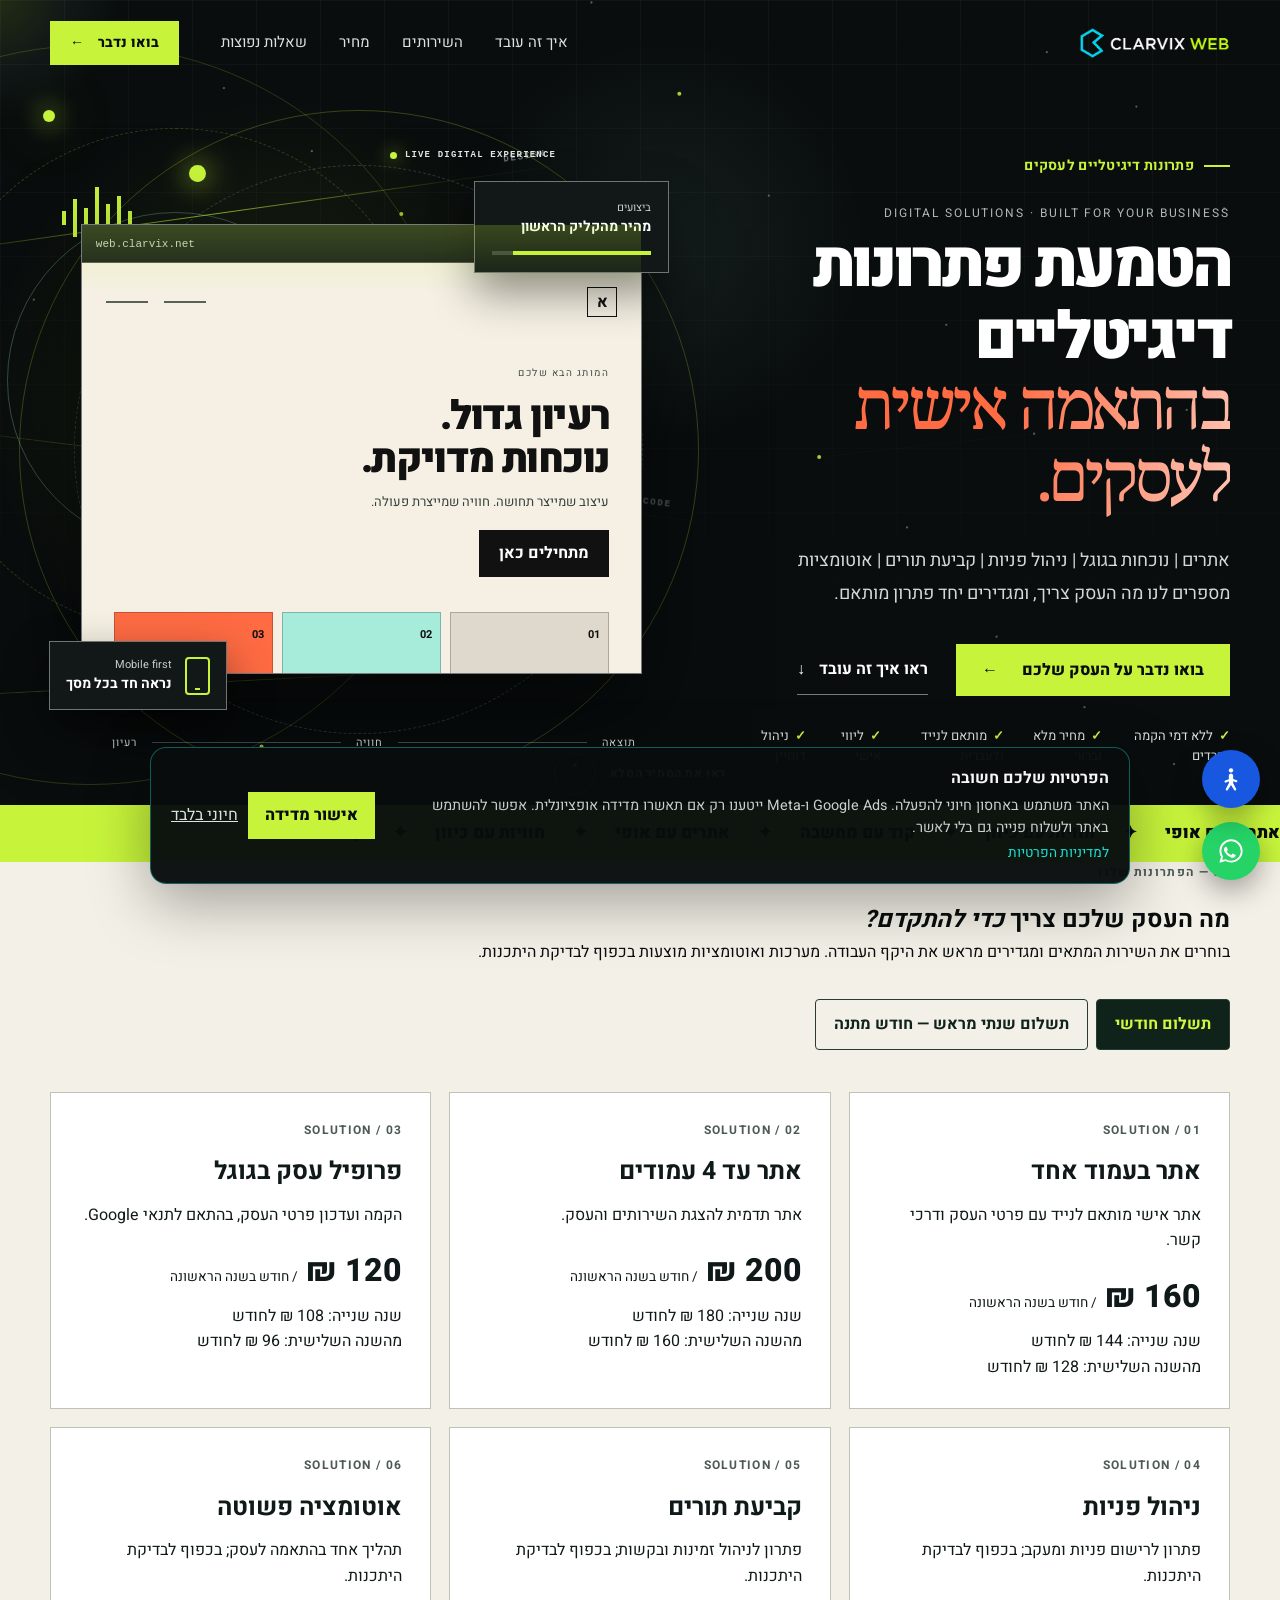
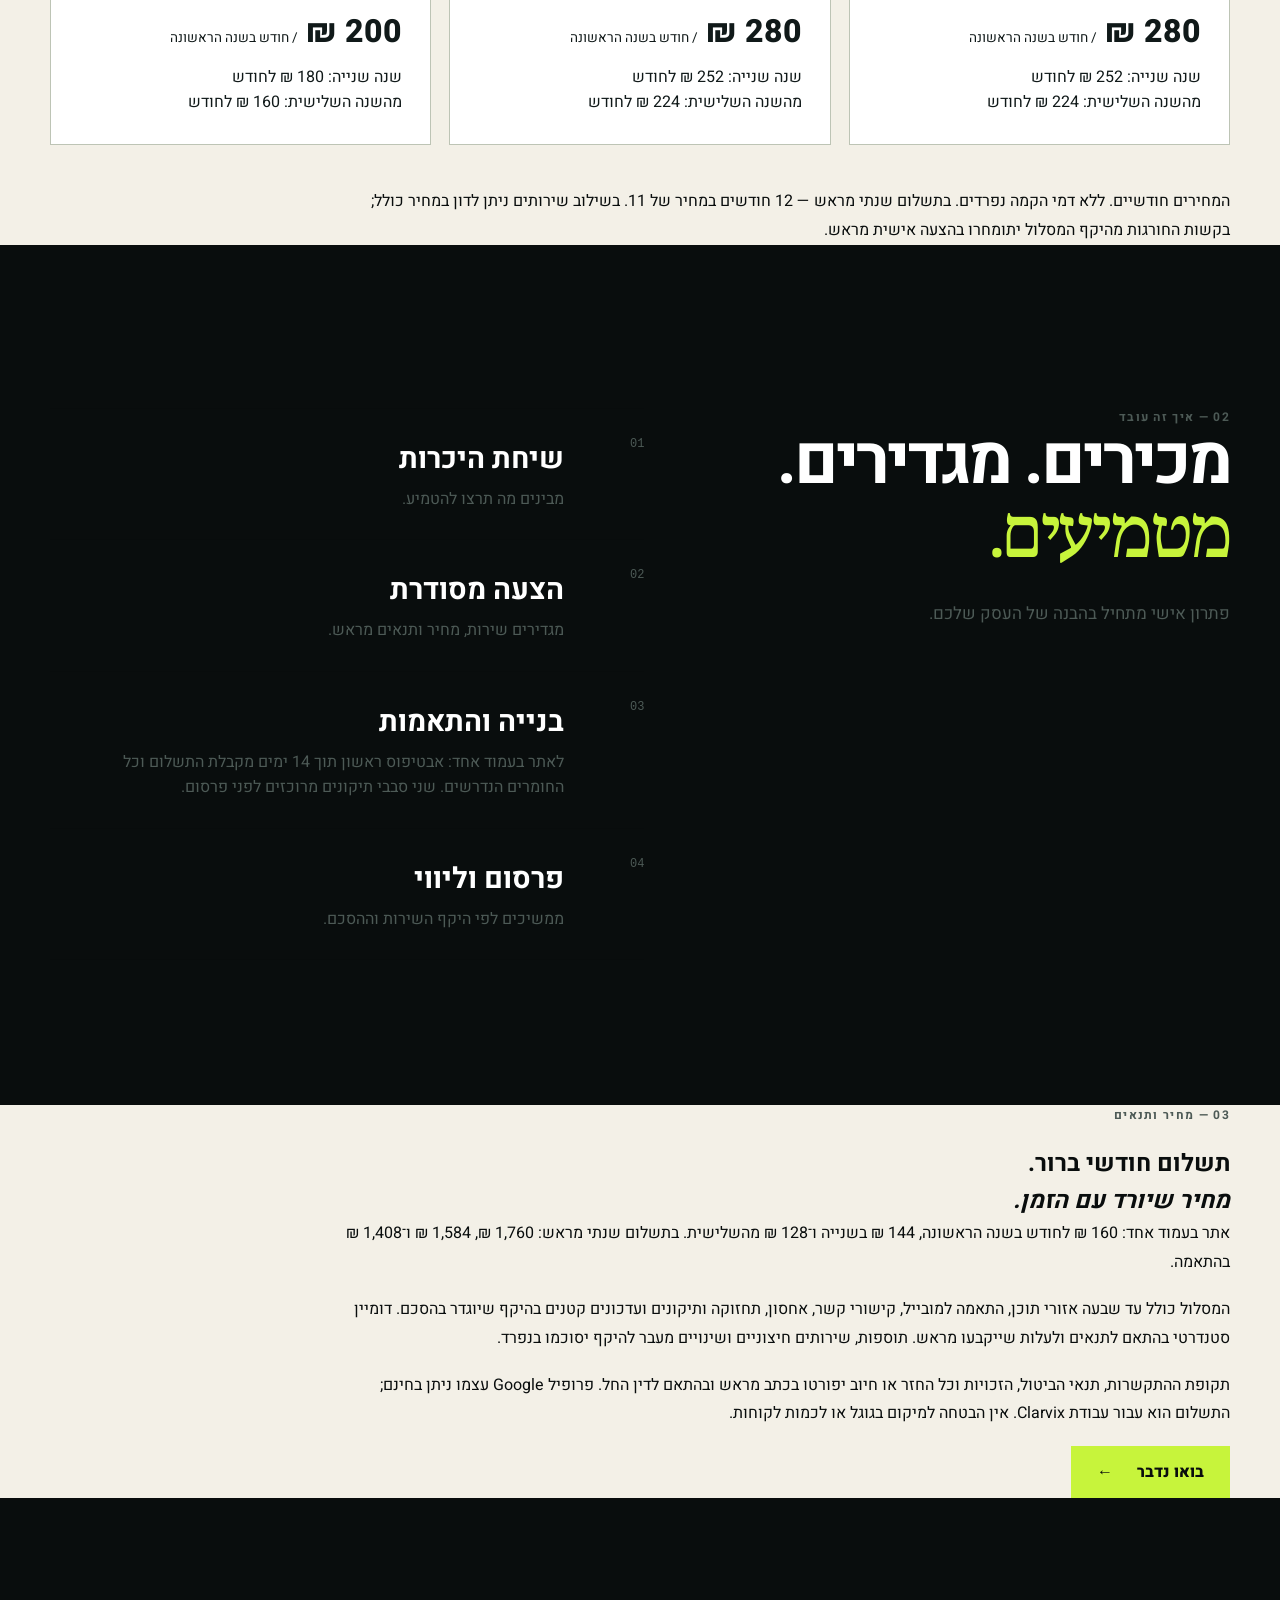
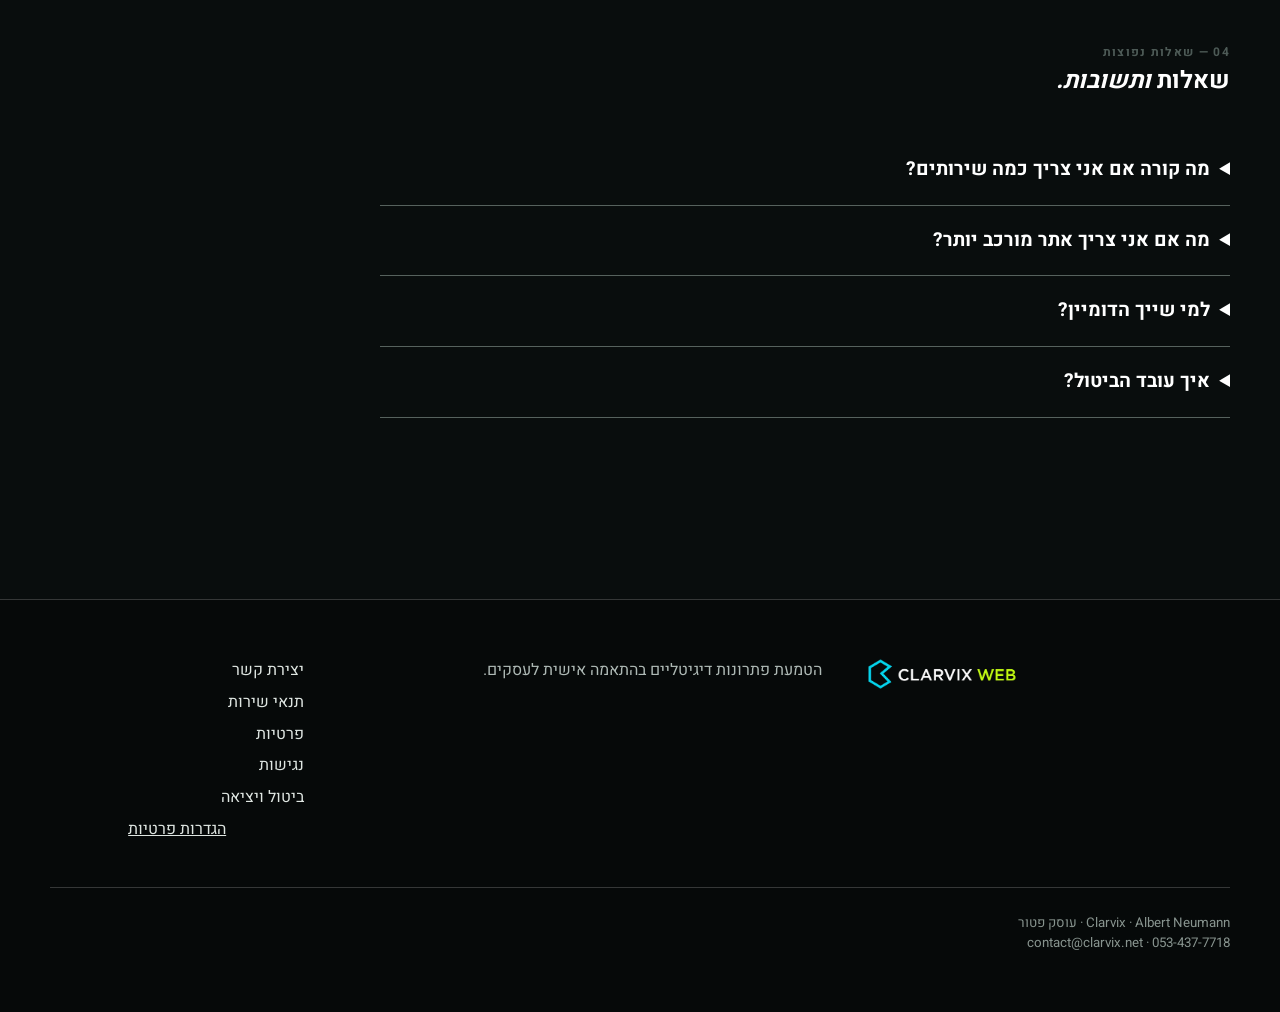
==== commit 2dbb4994: "Update social sharing image and metadata" ====
--- a/index.html
+++ b/index.html
@@ -11,16 +11,20 @@
   
   
   
+  <meta property="og:title" content="פתרונות דיגיטליים בהתאמה אישית לעסקים | Clarvix Web">
+  <meta property="og:description" content="אתרים, נוכחות בגוגל, ניהול פניות, קביעת תורים ואוטומציות בהתאמה לצורכי העסק.">
+  <meta name="twitter:title" content="פתרונות דיגיטליים לעסקים | Clarvix Web">
+  <meta name="twitter:description" content="אתרים, נוכחות בגוגל, ניהול פניות, קביעת תורים ואוטומציות בהתאמה אישית.">
   <meta property="og:type" content="website">
   <meta property="og:url" content="https://web.clarvix.net/">
   <meta property="og:locale" content="he_IL">
-  <meta property="og:image" content="https://web.clarvix.net/images/og-cover.jpg">
+  <meta property="og:image" content="https://web.clarvix.net/images/clarvix-social-2026.jpg">
   <meta property="og:image:width" content="1200">
   <meta property="og:image:height" content="630">
   <meta name="twitter:card" content="summary_large_image">
   
   
-  <meta name="twitter:image" content="https://web.clarvix.net/images/og-cover.jpg">
+  <meta name="twitter:image" content="https://web.clarvix.net/images/clarvix-social-2026.jpg">
   <link rel="canonical" href="https://web.clarvix.net/">
   <title>פתרונות דיגיטליים לעסקים | Clarvix Web</title>
   <link rel="icon" type="image/svg+xml" href="images/clarvix-mark.svg">
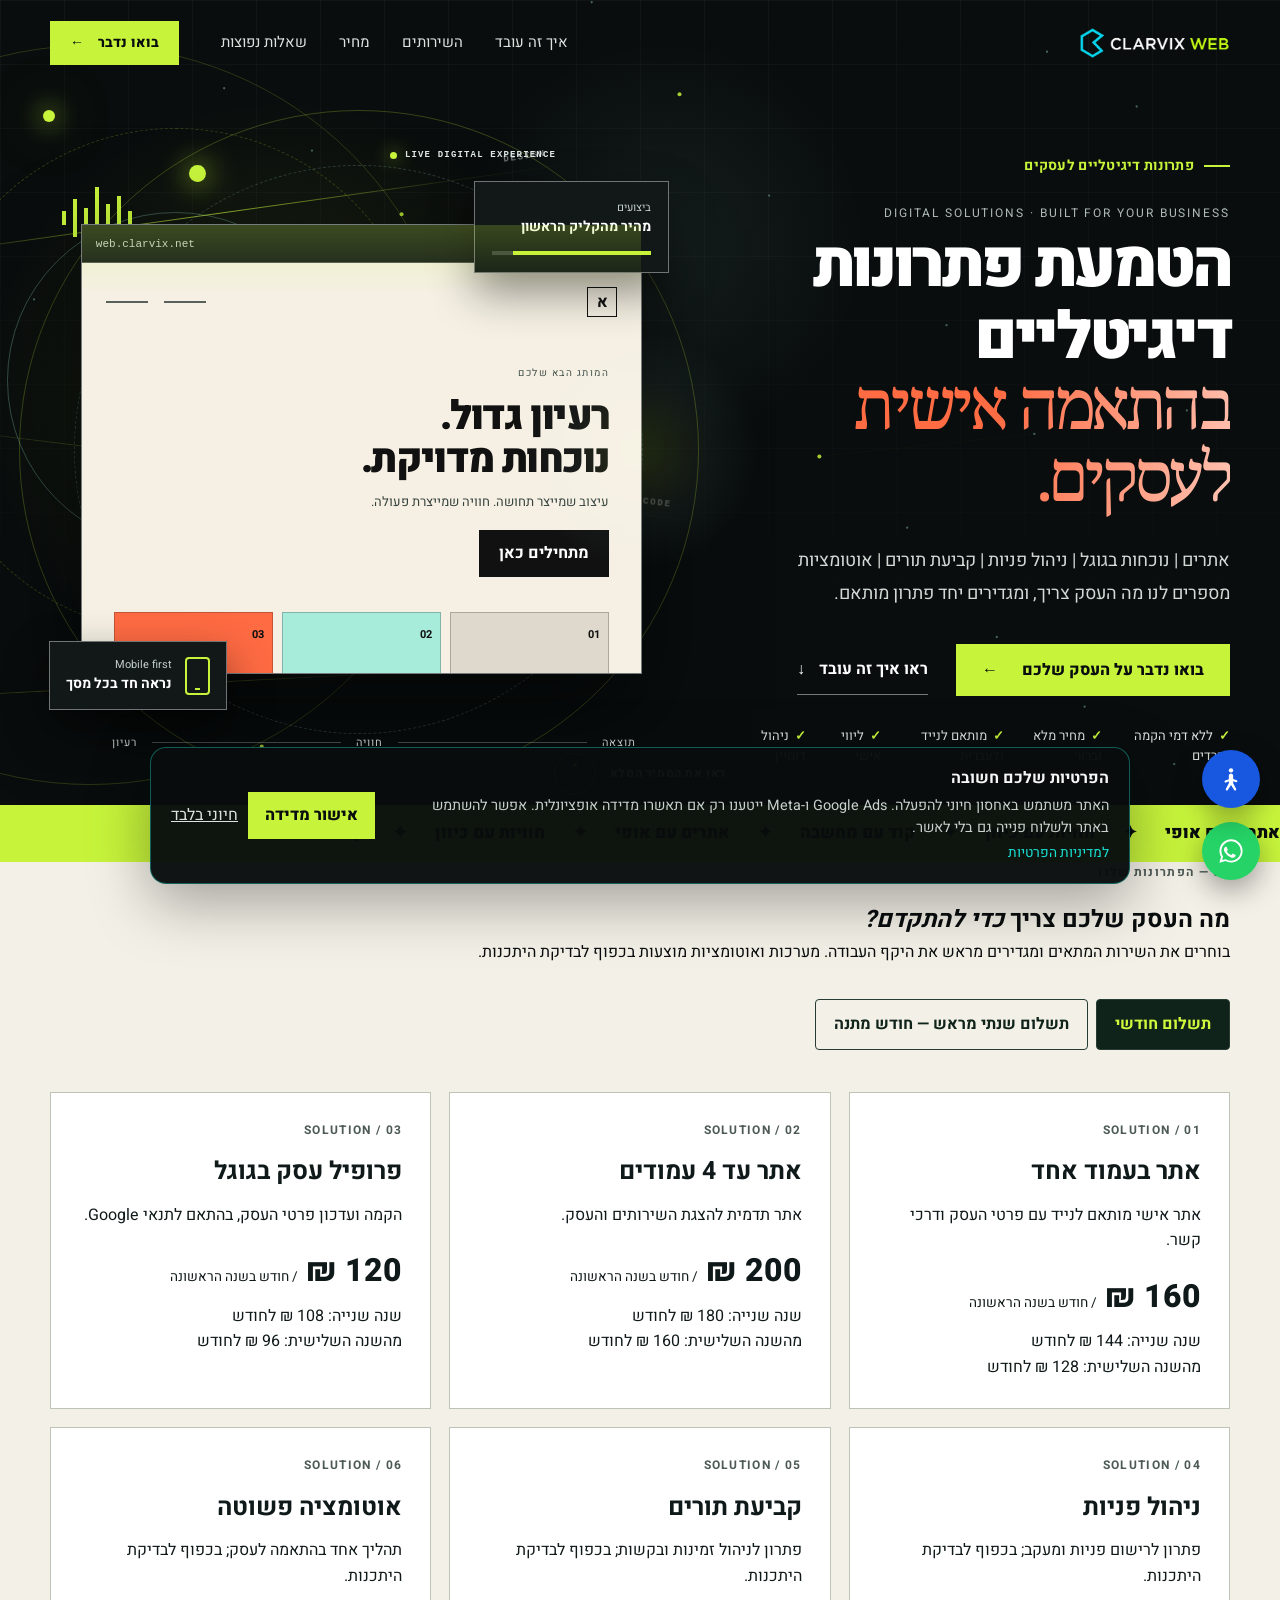
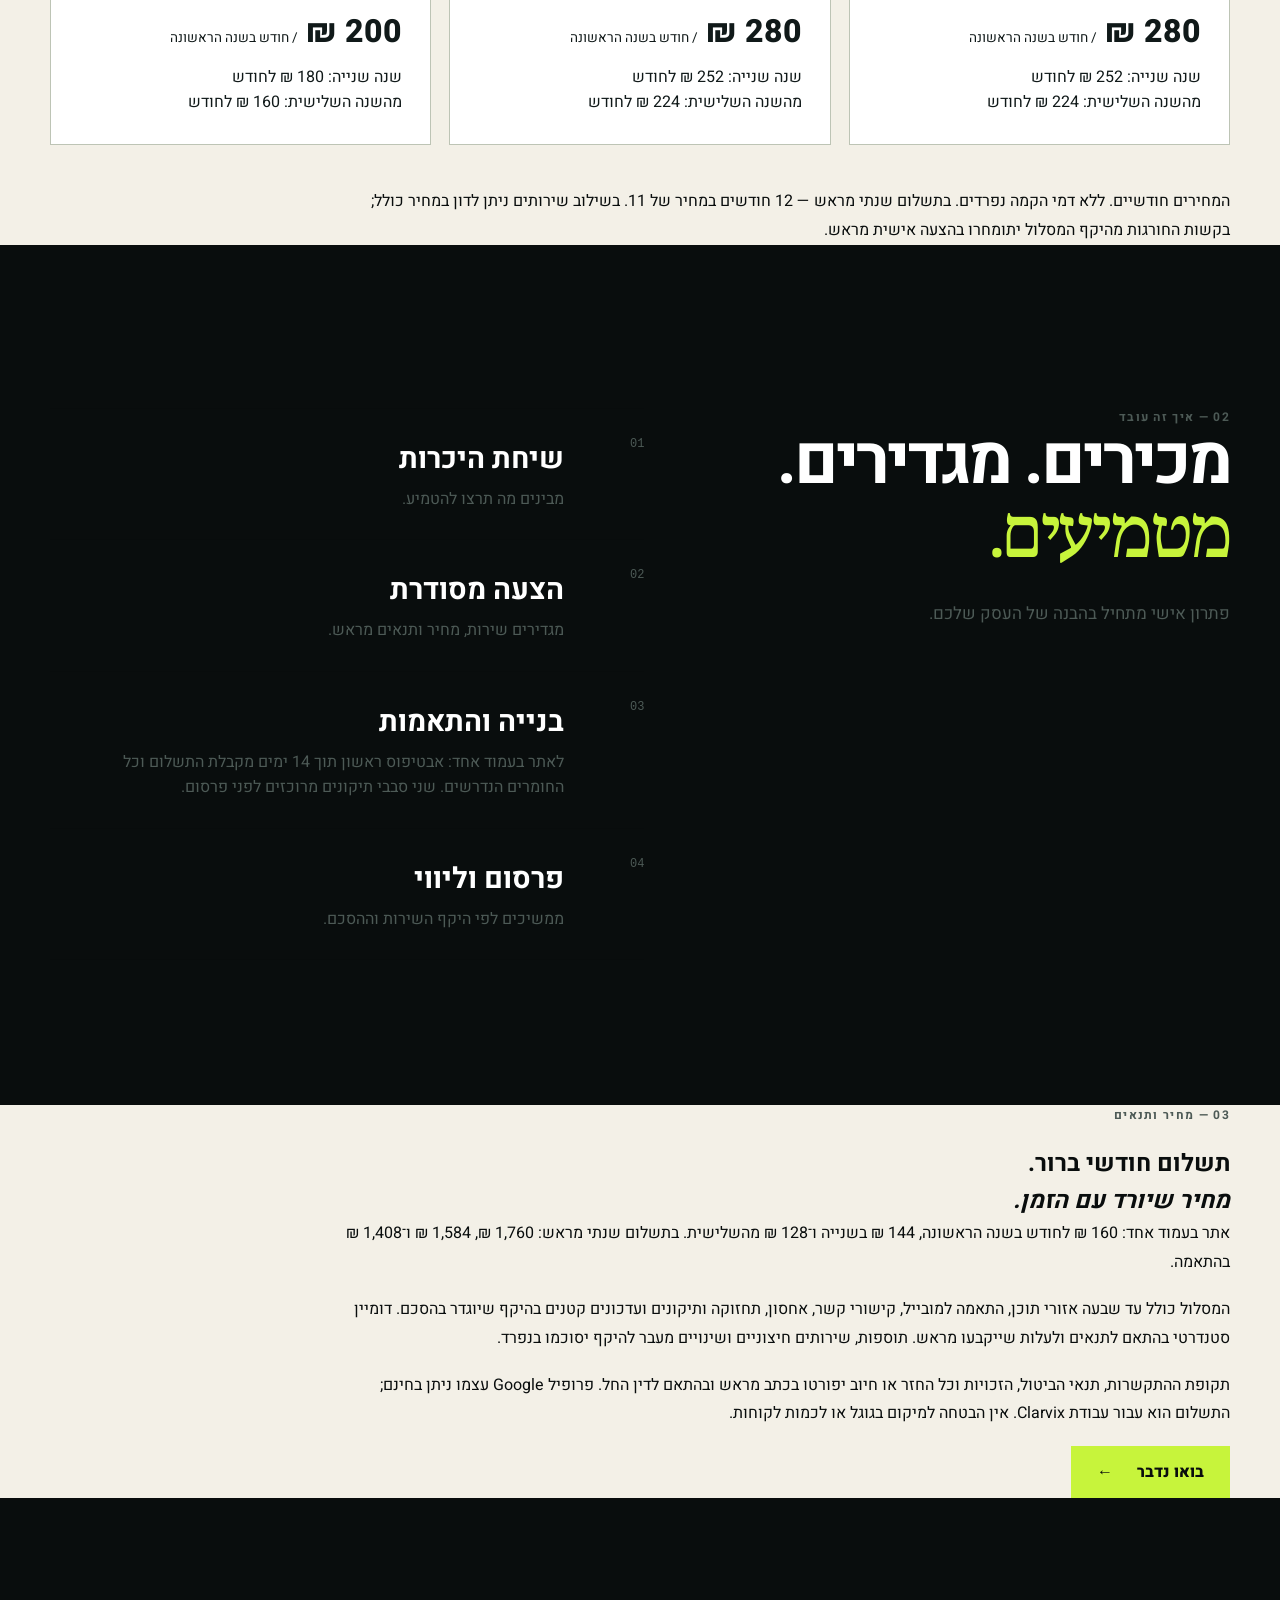
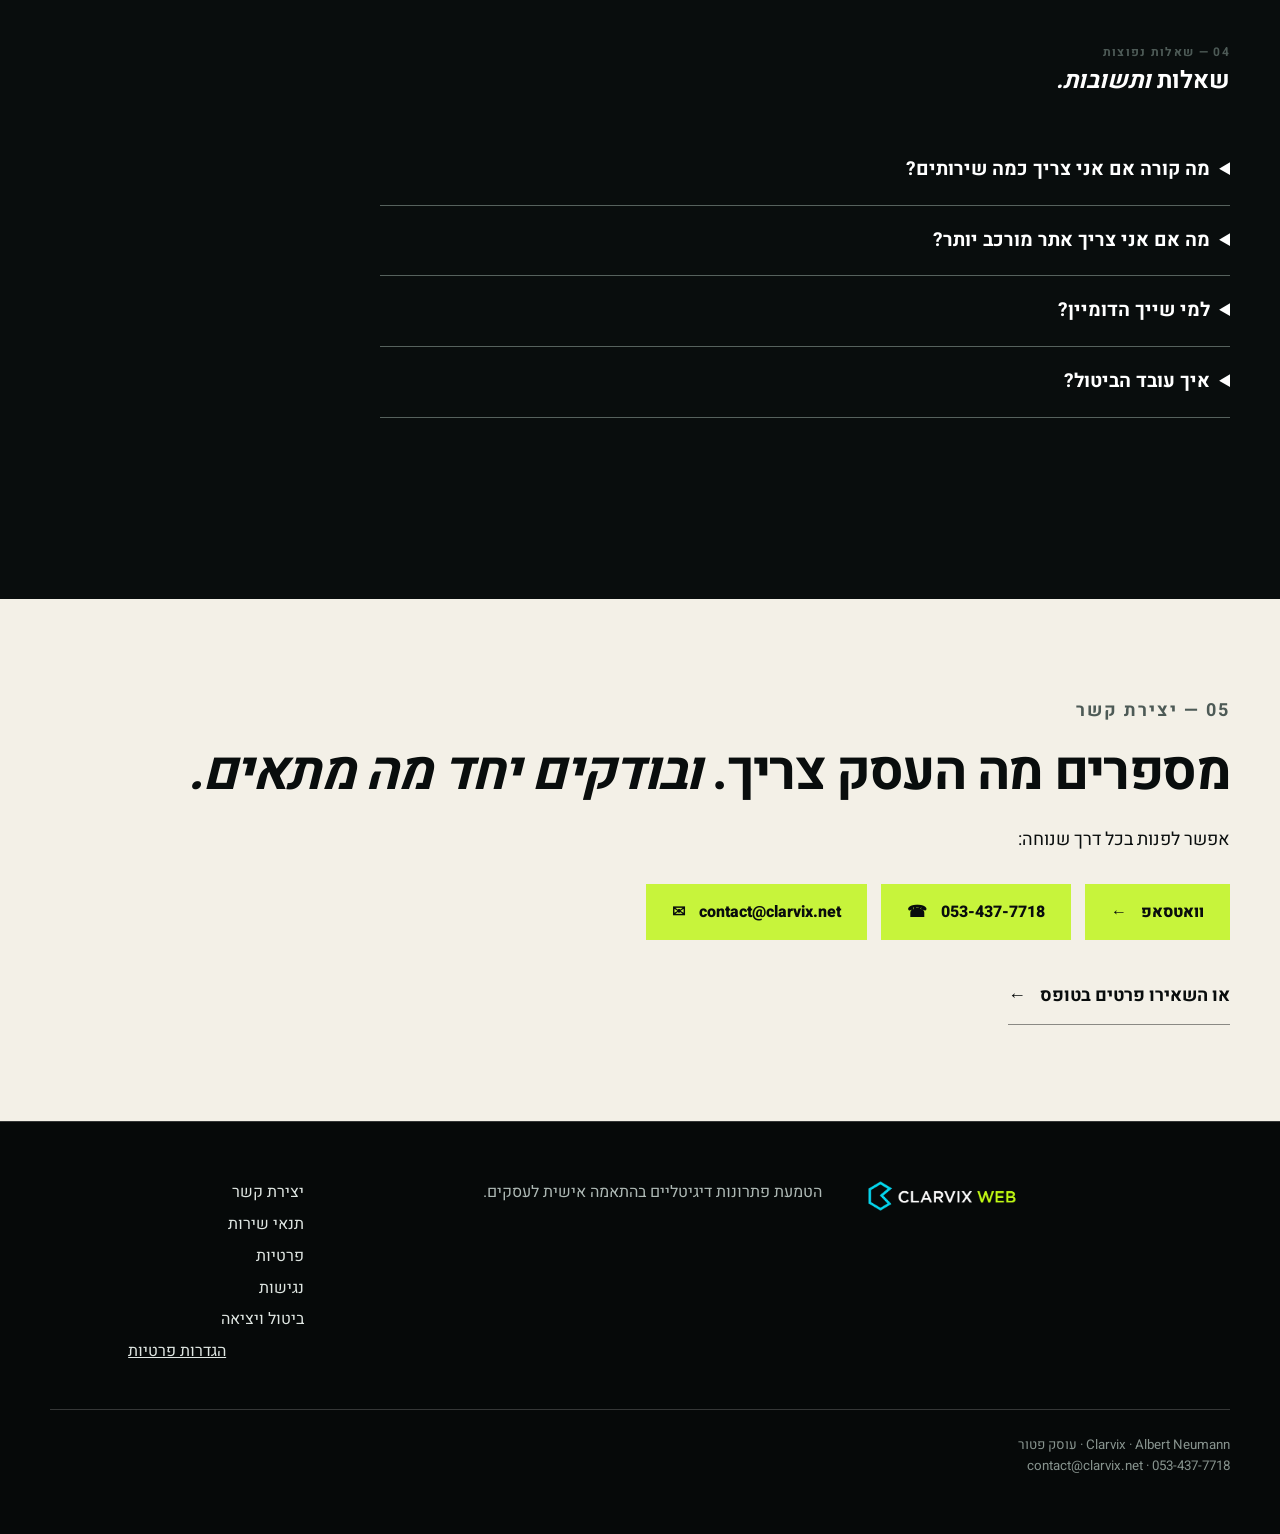
==== commit cb08e980: "SEO/GEO foundation, contact CTAs and click tracking - Unique titles/descriptions, canonicals, robots" ====
--- a/index.html
+++ b/index.html
@@ -7,11 +7,14 @@
   <meta name="color-scheme" content="light">
   <meta http-equiv="Content-Security-Policy" content="default-src 'self'; script-src 'self' https://www.googletagmanager.com https://googleads.g.doubleclick.net https://connect.facebook.net; style-src 'self' 'unsafe-inline'; font-src 'self'; img-src 'self' data: https://www.google.com https://www.googleadservices.com https://googleads.g.doubleclick.net https://www.googletagmanager.com https://www.facebook.com; connect-src 'self' https://www.googletagmanager.com https://www.facebook.com https://connect.facebook.net https://www.google-analytics.com https://www.googleadservices.com https://www.google.com https://googleads.g.doubleclick.net https://ad.doubleclick.net; object-src 'none'; base-uri 'self'; form-action 'self'">
   <meta name="referrer" content="strict-origin-when-cross-origin">
-  <meta name="description" content="הטמעת פתרונות דיגיטליים בהתאמה אישית לעסקים">
+  <meta name="description" content="Clarvix Web מטמיעה פתרונות דיגיטליים בהתאמה אישית לעסקים בישראל: אתר בעמוד אחד או עד 4 עמודים, פרופיל עסק בגוגל, ניהול פניות, קביעת תורים ואוטומציות. דברו איתנו בוואטסאפ, בטלפון או במייל.">
+  <meta name="robots" content="index, follow, max-image-preview:large">
   
   
   
-  <meta property="og:title" content="פתרונות דיגיטליים בהתאמה אישית לעסקים | Clarvix Web">
+  <meta property="og:title" content="אתרים, פרופיל עסק בגוגל, ניהול פניות ואוטומציות | Clarvix Web">
+  <meta property="og:site_name" content="Clarvix Web">
+  <meta property="og:image:alt" content="Clarvix Web — פתרונות דיגיטליים לעסקים">
   <meta property="og:description" content="אתרים, נוכחות בגוגל, ניהול פניות, קביעת תורים ואוטומציות בהתאמה לצורכי העסק.">
   <meta name="twitter:title" content="פתרונות דיגיטליים לעסקים | Clarvix Web">
   <meta name="twitter:description" content="אתרים, נוכחות בגוגל, ניהול פניות, קביעת תורים ואוטומציות בהתאמה אישית.">
@@ -26,7 +29,7 @@
   
   <meta name="twitter:image" content="https://web.clarvix.net/images/clarvix-social-2026.jpg">
   <link rel="canonical" href="https://web.clarvix.net/">
-  <title>פתרונות דיגיטליים לעסקים | Clarvix Web</title>
+  <title>אתרים, פרופיל עסק בגוגל, ניהול פניות ואוטומציות | Clarvix Web</title>
   <link rel="icon" type="image/svg+xml" href="images/clarvix-mark.svg">
   <link rel="icon" type="image/png" sizes="32x32" href="images/favicon-icon-32.png">
   <link rel="apple-touch-icon" href="images/favicon-icon-180.png">
@@ -37,7 +40,8 @@
 
   <noscript><style>.reveal{opacity:1!important;transform:none!important}</style></noscript>
   
-  <link rel="stylesheet" href="seo-content.css?v=1">
+  <link rel="stylesheet" href="seo-content.css?v=2">
+  <script type="application/ld+json">{"@context":"https://schema.org","@graph":[{"@type":"Organization","@id":"https://web.clarvix.net/#organization","name":"Clarvix Web","url":"https://web.clarvix.net/","logo":"https://web.clarvix.net/images/clarvix-web-logo.png","description":"הטמעת פתרונות דיגיטליים בהתאמה אישית לעסקים.","email":"contact@clarvix.net","telephone":"+972-53-437-7718","areaServed":{"@type":"Country","name":"ישראל"},"contactPoint":[{"@type":"ContactPoint","contactType":"sales","telephone":"+972-53-437-7718","email":"contact@clarvix.net","availableLanguage":"he","areaServed":"IL"}]},{"@type":"WebSite","@id":"https://web.clarvix.net/#website","url":"https://web.clarvix.net/","name":"Clarvix Web","inLanguage":"he","publisher":{"@id":"https://web.clarvix.net/#organization"}},{"@type":"WebPage","@id":"https://web.clarvix.net/#webpage","url":"https://web.clarvix.net/","name":"אתרים, פרופיל עסק בגוגל, ניהול פניות ואוטומציות | Clarvix Web","description":"Clarvix Web מטמיעה פתרונות דיגיטליים בהתאמה אישית לעסקים בישראל: אתר בעמוד אחד או עד 4 עמודים, פרופיל עסק בגוגל, ניהול פניות, קביעת תורים ואוטומציות. דברו איתנו בוואטסאפ, בטלפון או במייל.","inLanguage":"he","isPartOf":{"@id":"https://web.clarvix.net/#website"},"about":{"@id":"https://web.clarvix.net/#organization"}},{"@type":"Service","name":"אתר בעמוד אחד","description":"אתר אישי מותאם לנייד עם פרטי העסק ודרכי קשר.","provider":{"@id":"https://web.clarvix.net/#organization"},"areaServed":{"@type":"Country","name":"ישראל"},"url":"https://web.clarvix.net/#services"},{"@type":"Service","name":"אתר עד 4 עמודים","description":"אתר תדמית להצגת השירותים והעסק.","provider":{"@id":"https://web.clarvix.net/#organization"},"areaServed":{"@type":"Country","name":"ישראל"},"url":"https://web.clarvix.net/#services"},{"@type":"Service","name":"פרופיל עסק בגוגל","description":"הקמה ועדכון פרטי העסק, בהתאם לתנאי Google.","provider":{"@id":"https://web.clarvix.net/#organization"},"areaServed":{"@type":"Country","name":"ישראל"},"url":"https://web.clarvix.net/#services"},{"@type":"Service","name":"ניהול פניות","description":"פתרון לרישום פניות ומעקב; בכפוף לבדיקת היתכנות.","provider":{"@id":"https://web.clarvix.net/#organization"},"areaServed":{"@type":"Country","name":"ישראל"},"url":"https://web.clarvix.net/#services"},{"@type":"Service","name":"קביעת תורים","description":"פתרון לניהול זמינות ובקשות; בכפוף לבדיקת היתכנות.","provider":{"@id":"https://web.clarvix.net/#organization"},"areaServed":{"@type":"Country","name":"ישראל"},"url":"https://web.clarvix.net/#services"},{"@type":"Service","name":"אוטומציה פשוטה","description":"תהליך אחד בהתאמה לעסק; בכפוף לבדיקת היתכנות.","provider":{"@id":"https://web.clarvix.net/#organization"},"areaServed":{"@type":"Country","name":"ישראל"},"url":"https://web.clarvix.net/#services"}]}</script>
 </head>
 <body>
   <a class="skip-link" href="#main">דלגו לתוכן המרכזי</a>
@@ -107,7 +111,7 @@
 <section class="statement section-light" id="services"><div class="shell"><p class="section-index">01 — הפתרונות שלנו</p><h2>מה העסק שלכם צריך <em>כדי להתקדם?</em></h2><p>בוחרים את השירות המתאים ומגדירים מראש את היקף העבודה. מערכות ואוטומציות מוצעות בכפוף לבדיקת היתכנות.</p><div class="billing-toggle" role="group" aria-label="בחירת אופן תשלום"><button type="button" data-billing="monthly" aria-pressed="true">תשלום חודשי</button><button type="button" data-billing="annual" aria-pressed="false">תשלום שנתי מראש — חודש מתנה</button></div><div class="new-grid"><article class="new-card"><p class="section-index">01 / SOLUTION</p><h3>אתר בעמוד אחד</h3><p>אתר אישי מותאם לנייד עם פרטי העסק ודרכי קשר.</p><div class="billing-monthly"><div class="new-price">160 ₪ <small>/ חודש בשנה הראשונה</small></div><p>שנה שנייה: 144 ₪ לחודש<br>מהשנה השלישית: 128 ₪ לחודש</p></div><div class="billing-annual" hidden><div class="new-price">1,760 ₪ <small>/ שנה ראשונה</small></div><p>שנה שנייה: 1,584 ₪ לשנה<br>מהשנה השלישית: 1,408 ₪ לשנה</p></div></article><article class="new-card"><p class="section-index">02 / SOLUTION</p><h3>אתר עד 4 עמודים</h3><p>אתר תדמית להצגת השירותים והעסק.</p><div class="billing-monthly"><div class="billing-monthly"><div class="new-price">200 ₪ <small>/ חודש בשנה הראשונה</small></div><p>שנה שנייה: 180 ₪ לחודש<br>מהשנה השלישית: 160 ₪ לחודש</p></div><div class="billing-annual" hidden><div class="new-price">2,200 ₪ <small>/ שנה ראשונה</small></div><p>שנה שנייה: 1,980 ₪ לשנה<br>מהשנה השלישית: 1,760 ₪ לשנה</p></div></div><div class="billing-annual" hidden><div class="new-price">2,200 ₪ <small>/ שנה ראשונה</small></div><p>שנה שנייה: 1,980 ₪ לשנה<br>מהשנה השלישית: 1,760 ₪ לשנה</p></div></article><article class="new-card"><p class="section-index">03 / SOLUTION</p><h3>פרופיל עסק בגוגל</h3><p>הקמה ועדכון פרטי העסק, בהתאם לתנאי Google.</p><div class="billing-monthly"><div class="new-price">120 ₪ <small>/ חודש בשנה הראשונה</small></div><p>שנה שנייה: 108 ₪ לחודש<br>מהשנה השלישית: 96 ₪ לחודש</p></div><div class="billing-annual" hidden><div class="new-price">1,320 ₪ <small>/ שנה ראשונה</small></div><p>שנה שנייה: 1,188 ₪ לשנה<br>מהשנה השלישית: 1,056 ₪ לשנה</p></div></article><article class="new-card"><p class="section-index">04 / SOLUTION</p><h3>ניהול פניות</h3><p>פתרון לרישום פניות ומעקב; בכפוף לבדיקת היתכנות.</p><div class="billing-monthly"><div class="billing-monthly"><div class="new-price">280 ₪ <small>/ חודש בשנה הראשונה</small></div><p>שנה שנייה: 252 ₪ לחודש<br>מהשנה השלישית: 224 ₪ לחודש</p></div><div class="billing-annual" hidden><div class="new-price">3,080 ₪ <small>/ שנה ראשונה</small></div><p>שנה שנייה: 2,772 ₪ לשנה<br>מהשנה השלישית: 2,464 ₪ לשנה</p></div></div><div class="billing-annual" hidden><div class="new-price">3,080 ₪ <small>/ שנה ראשונה</small></div><p>שנה שנייה: 2,772 ₪ לשנה<br>מהשנה השלישית: 2,464 ₪ לשנה</p></div></article><article class="new-card"><p class="section-index">05 / SOLUTION</p><h3>קביעת תורים</h3><p>פתרון לניהול זמינות ובקשות; בכפוף לבדיקת היתכנות.</p><div class="new-price">280 ₪ <small>/ חודש בשנה הראשונה</small></div><p>שנה שנייה: 252 ₪ לחודש<br>מהשנה השלישית: 224 ₪ לחודש</p></article><article class="new-card"><p class="section-index">06 / SOLUTION</p><h3>אוטומציה פשוטה</h3><p>תהליך אחד בהתאמה לעסק; בכפוף לבדיקת היתכנות.</p><div class="new-price">200 ₪ <small>/ חודש בשנה הראשונה</small></div><p>שנה שנייה: 180 ₪ לחודש<br>מהשנה השלישית: 160 ₪ לחודש</p></article></div><p>המחירים חודשיים. ללא דמי הקמה נפרדים. בתשלום שנתי מראש — 12 חודשים במחיר של 11. בשילוב שירותים ניתן לדון במחיר כולל; בקשות החורגות מהיקף המסלול יתומחרו בהצעה אישית מראש.</p></div></section>
 <section class="process" id="how-it-works"><div class="shell process-grid"><div class="process-intro"><p class="section-index">02 — איך זה עובד</p><h2>מכירים. מגדירים.<br><em>מטמיעים.</em></h2><p>פתרון אישי מתחיל בהבנה של העסק שלכם.</p></div><ol class="steps"><li><span>01</span><div><h3>שיחת היכרות</h3><p>מבינים מה תרצו להטמיע.</p></div></li><li><span>02</span><div><h3>הצעה מסודרת</h3><p>מגדירים שירות, מחיר ותנאים מראש.</p></div></li><li><span>03</span><div><h3>בנייה והתאמות</h3><p>לאתר בעמוד אחד: אבטיפוס ראשון תוך 14 ימים מקבלת התשלום וכל החומרים הנדרשים. שני סבבי תיקונים מרוכזים לפני פרסום.</p></div></li><li><span>04</span><div><h3>פרסום וליווי</h3><p>ממשיכים לפי היקף השירות וההסכם.</p></div></li></ol></div></section>
 <section class="statement section-light" id="pricing"><div class="shell"><p class="section-index">03 — מחיר ותנאים</p><h2>תשלום חודשי ברור.<br><em>מחיר שיורד עם הזמן.</em></h2><p>אתר בעמוד אחד: 160 ₪ לחודש בשנה הראשונה, 144 ₪ בשנייה ו־128 ₪ מהשלישית. בתשלום שנתי מראש: 1,760 ₪, 1,584 ₪ ו־1,408 ₪ בהתאמה.</p><p>המסלול כולל עד שבעה אזורי תוכן, התאמה למובייל, קישורי קשר, אחסון, תחזוקה ותיקונים ועדכונים קטנים בהיקף שיוגדר בהסכם. דומיין סטנדרטי בהתאם לתנאים ולעלות שייקבעו מראש. תוספות, שירותים חיצוניים ושינויים מעבר להיקף יסוכמו בנפרד.</p><p>תקופת ההתקשרות, תנאי הביטול, הזכויות וכל החזר או חיוב יפורטו בכתב מראש ובהתאם לדין החל. פרופיל Google עצמו ניתן בחינם; התשלום הוא עבור עבודת Clarvix. אין הבטחה למיקום בגוגל או לכמות לקוחות.</p><a class="button" href="contact.html">בואו נדבר <span>←</span></a></div></section>
-<section class="process" id="faq"><div class="shell"><p class="section-index">04 — שאלות נפוצות</p><h2>שאלות <em>ותשובות.</em></h2><div class="new-faq"><details><summary>מה קורה אם אני צריך כמה שירותים?</summary><p>ניתן לדון במחיר משולב ולהגדיר הצעה אישית מראש.</p></details><details><summary>מה אם אני צריך אתר מורכב יותר?</summary><p>אם ההיקף חורג מהמסלול הבסיסי נכין הצעה מותאמת לפני תחילת העבודה.</p></details><details><summary>למי שייך הדומיין?</summary><p>הדומיין יירשם על שם הלקוח ככל שהרשם מאפשר, וינוהל בידי Clarvix. בסיום נסייע בהעברת הניהול בהתאם לכללי הרשם.</p></details><details><summary>איך עובד הביטול?</summary><p>הביטול וההחזרים כפופים להוראות הדין החלות ולתנאים שיימסרו בכתב מראש. <a href="cancellation.html">מידע נוסף</a>.</p></details></div></div></section></main><footer><div class="shell footer-grid"><a class="brand" href="#top"><img class="brand-logo" src="images/clarvix-web-logo.webp" alt="Clarvix Web"></a><p>הטמעת פתרונות דיגיטליים בהתאמה אישית לעסקים.</p><nav><a href="contact.html">יצירת קשר</a><a href="terms.html">תנאי שירות</a><a href="privacy.html">פרטיות</a><a href="accessibility.html">נגישות</a><a href="cancellation.html">ביטול ויציאה</a><button type="button" class="footer-link-button" data-open-consent>הגדרות פרטיות</button></nav><small>Clarvix · Albert Neumann · עוסק פטור<br><a href="tel:+972534377718">053-437-7718</a> · <a href="mailto:contact@clarvix.net">contact@clarvix.net</a></small></div></footer>
+<section class="process" id="faq"><div class="shell"><p class="section-index">04 — שאלות נפוצות</p><h2>שאלות <em>ותשובות.</em></h2><div class="new-faq"><details><summary>מה קורה אם אני צריך כמה שירותים?</summary><p>ניתן לדון במחיר משולב ולהגדיר הצעה אישית מראש.</p></details><details><summary>מה אם אני צריך אתר מורכב יותר?</summary><p>אם ההיקף חורג מהמסלול הבסיסי נכין הצעה מותאמת לפני תחילת העבודה.</p></details><details><summary>למי שייך הדומיין?</summary><p>הדומיין יירשם על שם הלקוח ככל שהרשם מאפשר, וינוהל בידי Clarvix. בסיום נסייע בהעברת הניהול בהתאם לכללי הרשם.</p></details><details><summary>איך עובד הביטול?</summary><p>הביטול וההחזרים כפופים להוראות הדין החלות ולתנאים שיימסרו בכתב מראש. <a href="cancellation.html">מידע נוסף</a>.</p></details></div></div></section><section class="contact-cta section-light" id="contact" aria-labelledby="contact-title"><div class="shell"><p class="section-index">05 — יצירת קשר</p><h2 id="contact-title">מספרים מה העסק צריך. <em>ובודקים יחד מה מתאים.</em></h2><p>אפשר לפנות בכל דרך שנוחה:</p><div class="contact-methods"><a class="button" href="https://wa.me/972534377718" target="_blank" rel="noopener noreferrer" data-contact-location="contact_section">וואטסאפ <span aria-hidden="true">←</span></a><a class="button" href="tel:+972534377718" data-contact-location="contact_section"><span dir="ltr">053-437-7718</span> <span aria-hidden="true">☎</span></a><a class="button" href="mailto:contact@clarvix.net" data-contact-location="contact_section"><span dir="ltr">contact@clarvix.net</span> <span aria-hidden="true">✉</span></a></div><p><a class="text-link dark" href="contact.html" data-track-event="start_fit_check">או השאירו פרטים בטופס <span aria-hidden="true">←</span></a></p></div></section></main><footer><div class="shell footer-grid"><a class="brand" href="#top"><img class="brand-logo" src="images/clarvix-web-logo.webp" alt="Clarvix Web"></a><p>הטמעת פתרונות דיגיטליים בהתאמה אישית לעסקים.</p><nav><a href="contact.html">יצירת קשר</a><a href="terms.html">תנאי שירות</a><a href="privacy.html">פרטיות</a><a href="accessibility.html">נגישות</a><a href="cancellation.html">ביטול ויציאה</a><button type="button" class="footer-link-button" data-open-consent>הגדרות פרטיות</button></nav><small>Clarvix · Albert Neumann · עוסק פטור<br><a href="tel:+972534377718" data-contact-location="footer">053-437-7718</a> · <a href="mailto:contact@clarvix.net" data-contact-location="footer">contact@clarvix.net</a></small></div></footer>
 
   <div class="float-stack">
     <div class="a11y-widget">
@@ -125,7 +129,7 @@
         <a href="accessibility.html" class="a11y-statement">הצהרת נגישות</a>
       </div>
     </div>
-    <a class="float-btn whatsapp-btn" href="https://wa.me/972534377718" target="_blank" rel="noopener noreferrer" aria-label="שליחת הודעת וואטסאפ">
+    <a class="float-btn whatsapp-btn" data-contact-location="floating_button" href="https://wa.me/972534377718" target="_blank" rel="noopener noreferrer" aria-label="שליחת הודעת וואטסאפ">
       <svg viewBox="0 0 24 24" width="28" height="28" fill="currentColor" aria-hidden="true"><path d="M12.04 2C6.58 2 2.13 6.45 2.13 11.91c0 1.75.46 3.45 1.32 4.95L2.05 22l5.25-1.38c1.45.79 3.08 1.21 4.74 1.21h.01c5.46 0 9.91-4.45 9.91-9.91 0-2.65-1.03-5.14-2.9-7.01A9.87 9.87 0 0012.04 2m0 1.67c2.24 0 4.34.87 5.92 2.46a8.26 8.26 0 012.43 5.88c0 4.58-3.73 8.31-8.32 8.31-1.48 0-2.94-.39-4.21-1.14l-.3-.18-3.12.82.83-3.04-.2-.31a8.23 8.23 0 01-1.27-4.42c0-4.59 3.74-8.38 8.24-8.38m-4.6 4.75c-.16 0-.43.06-.65.31-.22.25-.86.84-.86 2.05 0 1.21.88 2.38 1 2.55.13.16 1.72 2.7 4.22 3.71 2.08.85 2.5.68 2.95.64.45-.04 1.45-.59 1.65-1.16.2-.57.2-1.06.14-1.16-.06-.1-.23-.16-.48-.28-.25-.13-1.45-.72-1.68-.8-.22-.08-.39-.13-.55.13-.16.25-.63.8-.78.97-.14.16-.28.18-.53.06-.25-.13-1.06-.39-2.02-1.24-.75-.66-1.25-1.48-1.4-1.73-.14-.25-.02-.38.11-.51.11-.11.25-.28.37-.42.12-.14.16-.25.25-.41.08-.16.04-.31-.02-.44-.06-.13-.55-1.36-.76-1.86-.2-.48-.4-.42-.55-.42h-.15" fill-rule="evenodd" clip-rule="evenodd"></path></svg>
     </a>
   </div>
--- a/seo-content.css
+++ b/seo-content.css
@@ -10,3 +10,7 @@
 .comparison-scroll caption{text-align:start;font-weight:700;padding-bottom:12px}.comparison-scroll th,.comparison-scroll td{padding:16px;text-align:start;vertical-align:top;border:1px solid var(--line);min-width:120px}
 .comparison-scroll thead{background:var(--ink);color:white}.comparison-scroll tbody th{background:var(--paper-2)}.content-section .faq-item summary{font-size:19px}
 @media(max-width:680px){.hero-copy h1{font-size:clamp(36px,10.2vw,58px)}.content-body{padding-block:24px 48px}.content-section{padding-block:28px}.content-section p,.content-section li{font-size:17px}.comparison-scroll th,.comparison-scroll td{padding:12px}}
+
+.contact-cta{padding-block:96px}.contact-cta h2{font-size:clamp(32px,4.2vw,56px);line-height:1.12;letter-spacing:-.03em;margin:16px 0 20px}.contact-cta p{font-size:18px;line-height:1.8}
+.contact-methods{display:flex;flex-wrap:wrap;gap:14px;margin:28px 0}.contact-methods .button{min-height:56px;gap:14px}
+@media(max-width:680px){.contact-cta{padding-block:56px}.contact-methods{flex-direction:column}.contact-methods .button{width:100%}}
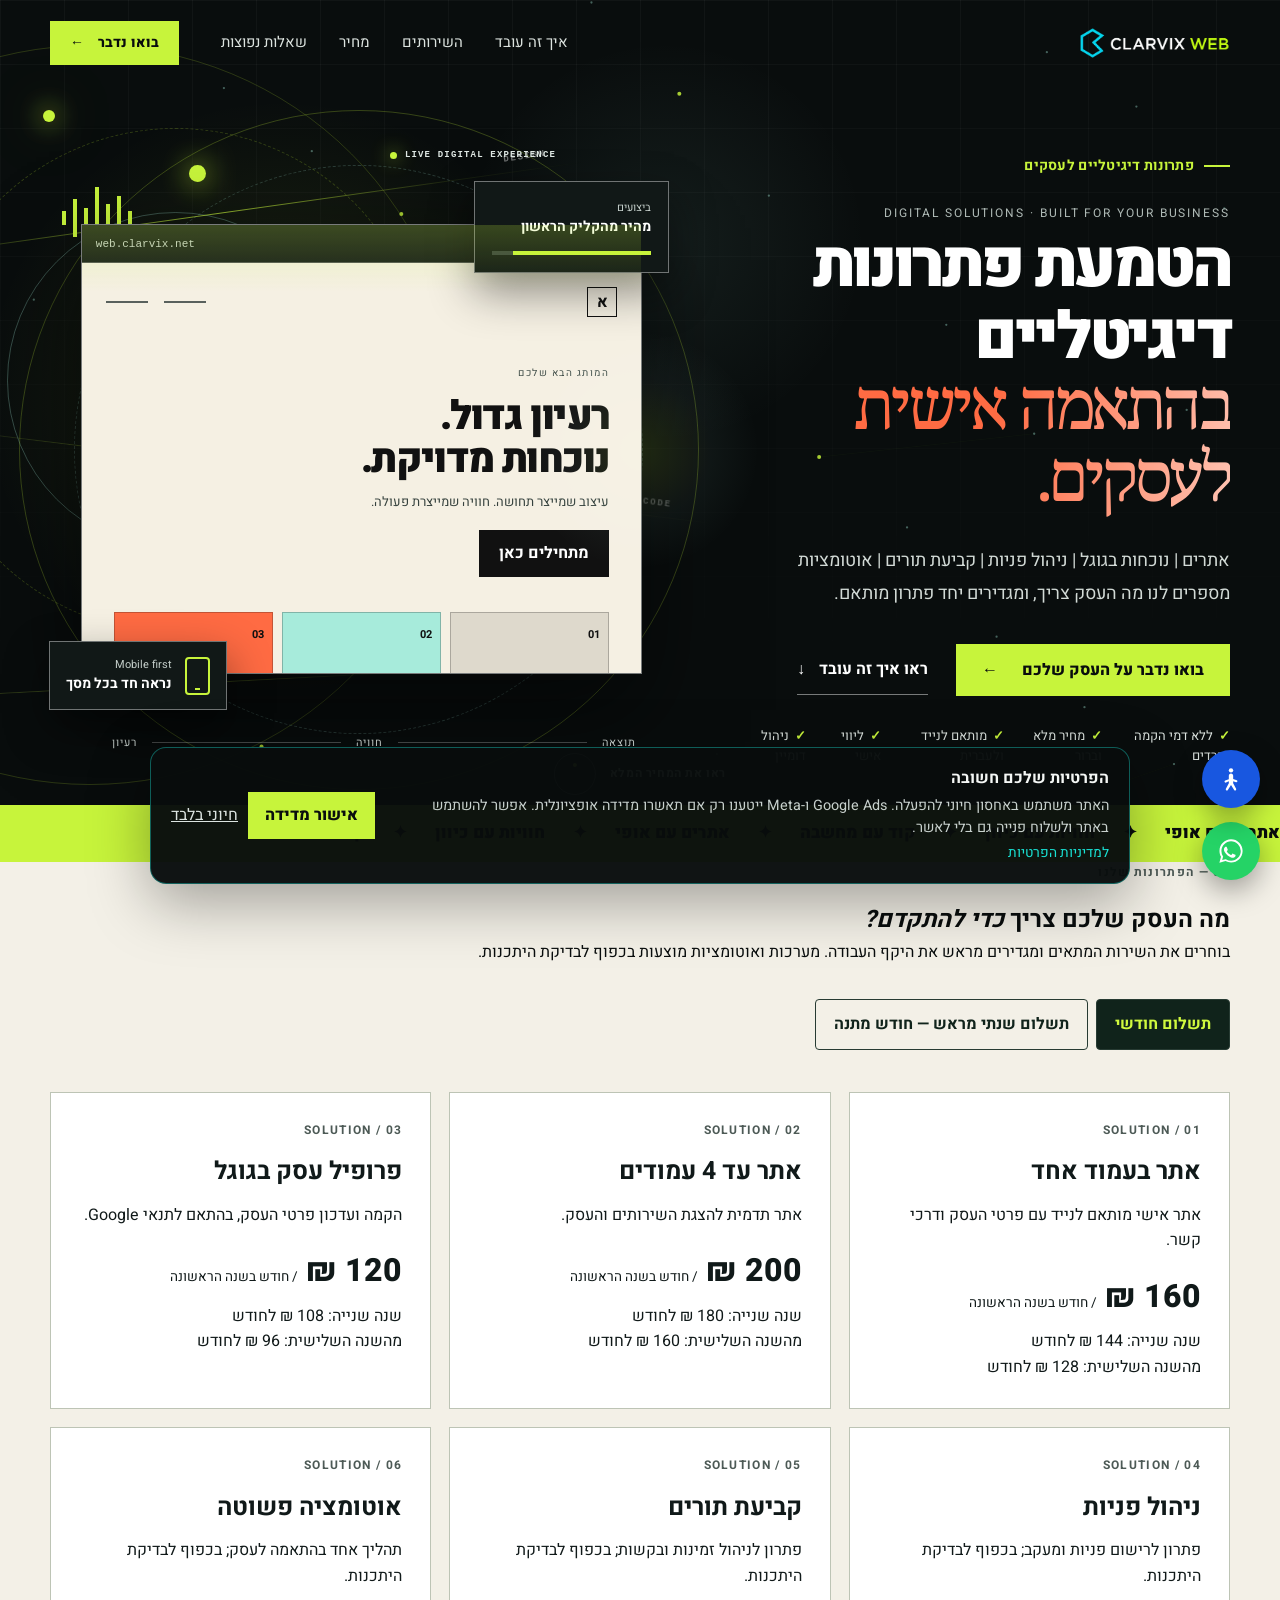
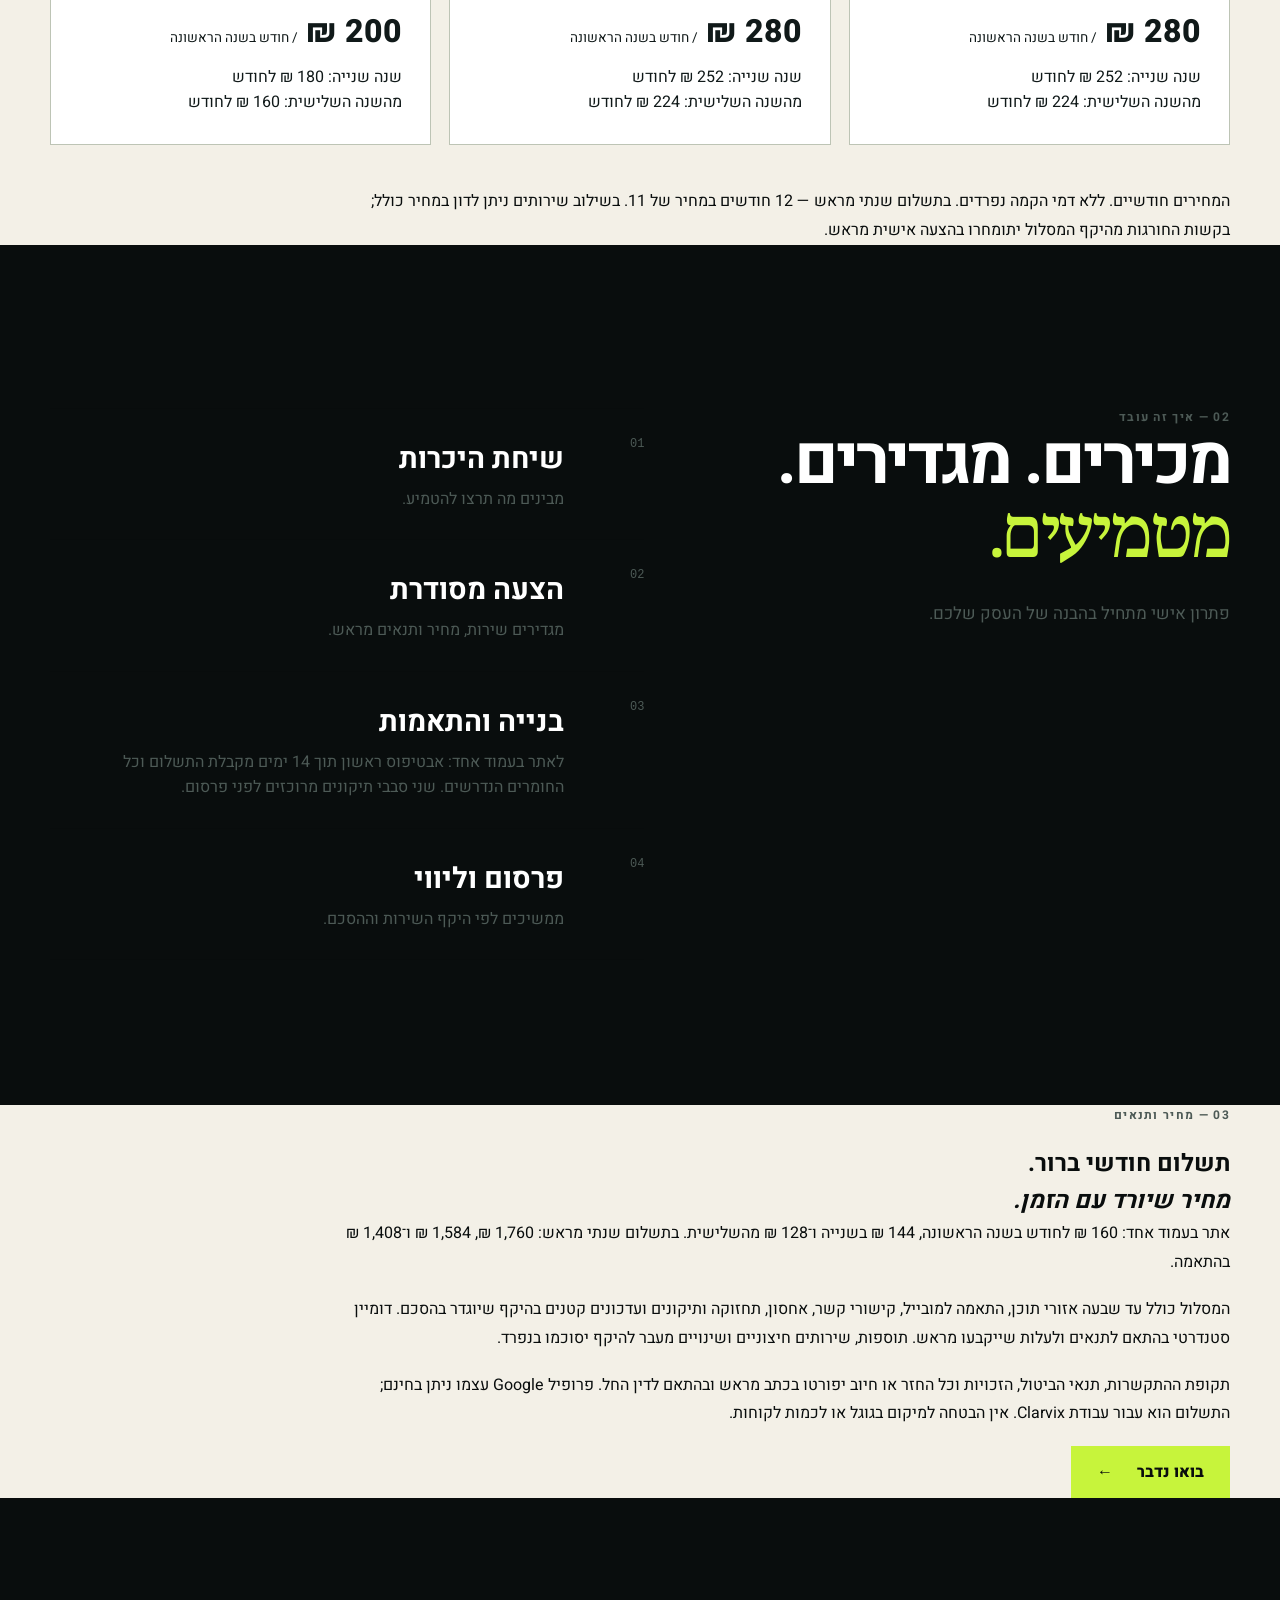
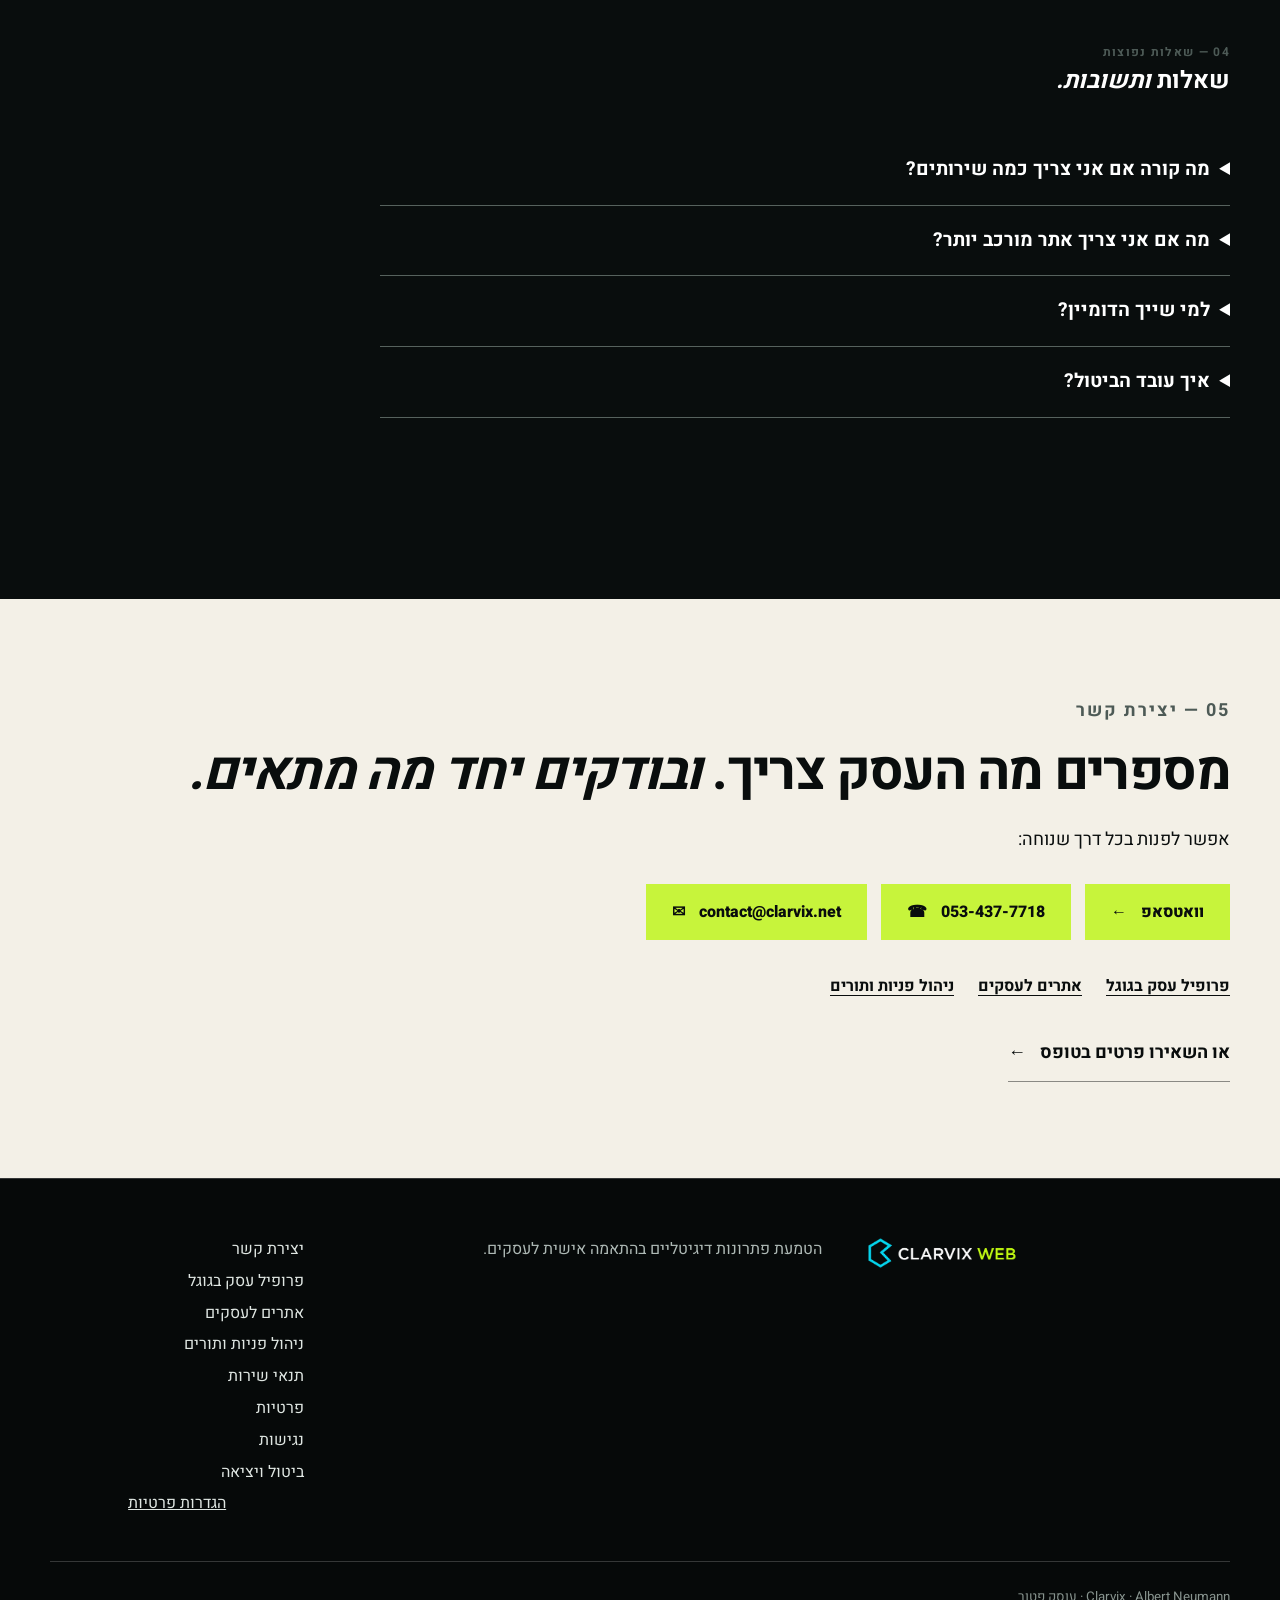
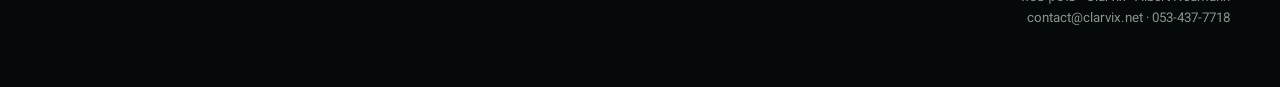
==== commit 5f72a1de: "Fix real test failures, add commercial-offer guard, GA4-ready tracking and three SEO pages - Logos r" ====
--- a/index.html
+++ b/index.html
@@ -5,7 +5,7 @@
   <meta name="viewport" content="width=device-width, initial-scale=1">
   <meta name="theme-color" content="#090d0d">
   <meta name="color-scheme" content="light">
-  <meta http-equiv="Content-Security-Policy" content="default-src 'self'; script-src 'self' https://www.googletagmanager.com https://googleads.g.doubleclick.net https://connect.facebook.net; style-src 'self' 'unsafe-inline'; font-src 'self'; img-src 'self' data: https://www.google.com https://www.googleadservices.com https://googleads.g.doubleclick.net https://www.googletagmanager.com https://www.facebook.com; connect-src 'self' https://www.googletagmanager.com https://www.facebook.com https://connect.facebook.net https://www.google-analytics.com https://www.googleadservices.com https://www.google.com https://googleads.g.doubleclick.net https://ad.doubleclick.net; object-src 'none'; base-uri 'self'; form-action 'self'">
+  <meta http-equiv="Content-Security-Policy" content="default-src 'self'; script-src 'self' https://www.googletagmanager.com https://googleads.g.doubleclick.net https://connect.facebook.net; style-src 'self' 'unsafe-inline'; font-src 'self'; img-src 'self' data: https://www.google.com https://www.googleadservices.com https://googleads.g.doubleclick.net https://www.googletagmanager.com https://www.facebook.com; connect-src 'self' https://www.googletagmanager.com https://www.facebook.com https://connect.facebook.net https://www.google-analytics.com https://region1.google-analytics.com https://analytics.google.com https://www.googleadservices.com https://www.google.com https://googleads.g.doubleclick.net https://ad.doubleclick.net; object-src 'none'; base-uri 'self'; form-action 'self'">
   <meta name="referrer" content="strict-origin-when-cross-origin">
   <meta name="description" content="Clarvix Web מטמיעה פתרונות דיגיטליים בהתאמה אישית לעסקים בישראל: אתר בעמוד אחד או עד 4 עמודים, פרופיל עסק בגוגל, ניהול פניות, קביעת תורים ואוטומציות. דברו איתנו בוואטסאפ, בטלפון או במייל.">
   <meta name="robots" content="index, follow, max-image-preview:large">
@@ -111,7 +111,7 @@
 <section class="statement section-light" id="services"><div class="shell"><p class="section-index">01 — הפתרונות שלנו</p><h2>מה העסק שלכם צריך <em>כדי להתקדם?</em></h2><p>בוחרים את השירות המתאים ומגדירים מראש את היקף העבודה. מערכות ואוטומציות מוצעות בכפוף לבדיקת היתכנות.</p><div class="billing-toggle" role="group" aria-label="בחירת אופן תשלום"><button type="button" data-billing="monthly" aria-pressed="true">תשלום חודשי</button><button type="button" data-billing="annual" aria-pressed="false">תשלום שנתי מראש — חודש מתנה</button></div><div class="new-grid"><article class="new-card"><p class="section-index">01 / SOLUTION</p><h3>אתר בעמוד אחד</h3><p>אתר אישי מותאם לנייד עם פרטי העסק ודרכי קשר.</p><div class="billing-monthly"><div class="new-price">160 ₪ <small>/ חודש בשנה הראשונה</small></div><p>שנה שנייה: 144 ₪ לחודש<br>מהשנה השלישית: 128 ₪ לחודש</p></div><div class="billing-annual" hidden><div class="new-price">1,760 ₪ <small>/ שנה ראשונה</small></div><p>שנה שנייה: 1,584 ₪ לשנה<br>מהשנה השלישית: 1,408 ₪ לשנה</p></div></article><article class="new-card"><p class="section-index">02 / SOLUTION</p><h3>אתר עד 4 עמודים</h3><p>אתר תדמית להצגת השירותים והעסק.</p><div class="billing-monthly"><div class="billing-monthly"><div class="new-price">200 ₪ <small>/ חודש בשנה הראשונה</small></div><p>שנה שנייה: 180 ₪ לחודש<br>מהשנה השלישית: 160 ₪ לחודש</p></div><div class="billing-annual" hidden><div class="new-price">2,200 ₪ <small>/ שנה ראשונה</small></div><p>שנה שנייה: 1,980 ₪ לשנה<br>מהשנה השלישית: 1,760 ₪ לשנה</p></div></div><div class="billing-annual" hidden><div class="new-price">2,200 ₪ <small>/ שנה ראשונה</small></div><p>שנה שנייה: 1,980 ₪ לשנה<br>מהשנה השלישית: 1,760 ₪ לשנה</p></div></article><article class="new-card"><p class="section-index">03 / SOLUTION</p><h3>פרופיל עסק בגוגל</h3><p>הקמה ועדכון פרטי העסק, בהתאם לתנאי Google.</p><div class="billing-monthly"><div class="new-price">120 ₪ <small>/ חודש בשנה הראשונה</small></div><p>שנה שנייה: 108 ₪ לחודש<br>מהשנה השלישית: 96 ₪ לחודש</p></div><div class="billing-annual" hidden><div class="new-price">1,320 ₪ <small>/ שנה ראשונה</small></div><p>שנה שנייה: 1,188 ₪ לשנה<br>מהשנה השלישית: 1,056 ₪ לשנה</p></div></article><article class="new-card"><p class="section-index">04 / SOLUTION</p><h3>ניהול פניות</h3><p>פתרון לרישום פניות ומעקב; בכפוף לבדיקת היתכנות.</p><div class="billing-monthly"><div class="billing-monthly"><div class="new-price">280 ₪ <small>/ חודש בשנה הראשונה</small></div><p>שנה שנייה: 252 ₪ לחודש<br>מהשנה השלישית: 224 ₪ לחודש</p></div><div class="billing-annual" hidden><div class="new-price">3,080 ₪ <small>/ שנה ראשונה</small></div><p>שנה שנייה: 2,772 ₪ לשנה<br>מהשנה השלישית: 2,464 ₪ לשנה</p></div></div><div class="billing-annual" hidden><div class="new-price">3,080 ₪ <small>/ שנה ראשונה</small></div><p>שנה שנייה: 2,772 ₪ לשנה<br>מהשנה השלישית: 2,464 ₪ לשנה</p></div></article><article class="new-card"><p class="section-index">05 / SOLUTION</p><h3>קביעת תורים</h3><p>פתרון לניהול זמינות ובקשות; בכפוף לבדיקת היתכנות.</p><div class="new-price">280 ₪ <small>/ חודש בשנה הראשונה</small></div><p>שנה שנייה: 252 ₪ לחודש<br>מהשנה השלישית: 224 ₪ לחודש</p></article><article class="new-card"><p class="section-index">06 / SOLUTION</p><h3>אוטומציה פשוטה</h3><p>תהליך אחד בהתאמה לעסק; בכפוף לבדיקת היתכנות.</p><div class="new-price">200 ₪ <small>/ חודש בשנה הראשונה</small></div><p>שנה שנייה: 180 ₪ לחודש<br>מהשנה השלישית: 160 ₪ לחודש</p></article></div><p>המחירים חודשיים. ללא דמי הקמה נפרדים. בתשלום שנתי מראש — 12 חודשים במחיר של 11. בשילוב שירותים ניתן לדון במחיר כולל; בקשות החורגות מהיקף המסלול יתומחרו בהצעה אישית מראש.</p></div></section>
 <section class="process" id="how-it-works"><div class="shell process-grid"><div class="process-intro"><p class="section-index">02 — איך זה עובד</p><h2>מכירים. מגדירים.<br><em>מטמיעים.</em></h2><p>פתרון אישי מתחיל בהבנה של העסק שלכם.</p></div><ol class="steps"><li><span>01</span><div><h3>שיחת היכרות</h3><p>מבינים מה תרצו להטמיע.</p></div></li><li><span>02</span><div><h3>הצעה מסודרת</h3><p>מגדירים שירות, מחיר ותנאים מראש.</p></div></li><li><span>03</span><div><h3>בנייה והתאמות</h3><p>לאתר בעמוד אחד: אבטיפוס ראשון תוך 14 ימים מקבלת התשלום וכל החומרים הנדרשים. שני סבבי תיקונים מרוכזים לפני פרסום.</p></div></li><li><span>04</span><div><h3>פרסום וליווי</h3><p>ממשיכים לפי היקף השירות וההסכם.</p></div></li></ol></div></section>
 <section class="statement section-light" id="pricing"><div class="shell"><p class="section-index">03 — מחיר ותנאים</p><h2>תשלום חודשי ברור.<br><em>מחיר שיורד עם הזמן.</em></h2><p>אתר בעמוד אחד: 160 ₪ לחודש בשנה הראשונה, 144 ₪ בשנייה ו־128 ₪ מהשלישית. בתשלום שנתי מראש: 1,760 ₪, 1,584 ₪ ו־1,408 ₪ בהתאמה.</p><p>המסלול כולל עד שבעה אזורי תוכן, התאמה למובייל, קישורי קשר, אחסון, תחזוקה ותיקונים ועדכונים קטנים בהיקף שיוגדר בהסכם. דומיין סטנדרטי בהתאם לתנאים ולעלות שייקבעו מראש. תוספות, שירותים חיצוניים ושינויים מעבר להיקף יסוכמו בנפרד.</p><p>תקופת ההתקשרות, תנאי הביטול, הזכויות וכל החזר או חיוב יפורטו בכתב מראש ובהתאם לדין החל. פרופיל Google עצמו ניתן בחינם; התשלום הוא עבור עבודת Clarvix. אין הבטחה למיקום בגוגל או לכמות לקוחות.</p><a class="button" href="contact.html">בואו נדבר <span>←</span></a></div></section>
-<section class="process" id="faq"><div class="shell"><p class="section-index">04 — שאלות נפוצות</p><h2>שאלות <em>ותשובות.</em></h2><div class="new-faq"><details><summary>מה קורה אם אני צריך כמה שירותים?</summary><p>ניתן לדון במחיר משולב ולהגדיר הצעה אישית מראש.</p></details><details><summary>מה אם אני צריך אתר מורכב יותר?</summary><p>אם ההיקף חורג מהמסלול הבסיסי נכין הצעה מותאמת לפני תחילת העבודה.</p></details><details><summary>למי שייך הדומיין?</summary><p>הדומיין יירשם על שם הלקוח ככל שהרשם מאפשר, וינוהל בידי Clarvix. בסיום נסייע בהעברת הניהול בהתאם לכללי הרשם.</p></details><details><summary>איך עובד הביטול?</summary><p>הביטול וההחזרים כפופים להוראות הדין החלות ולתנאים שיימסרו בכתב מראש. <a href="cancellation.html">מידע נוסף</a>.</p></details></div></div></section><section class="contact-cta section-light" id="contact" aria-labelledby="contact-title"><div class="shell"><p class="section-index">05 — יצירת קשר</p><h2 id="contact-title">מספרים מה העסק צריך. <em>ובודקים יחד מה מתאים.</em></h2><p>אפשר לפנות בכל דרך שנוחה:</p><div class="contact-methods"><a class="button" href="https://wa.me/972534377718" target="_blank" rel="noopener noreferrer" data-contact-location="contact_section">וואטסאפ <span aria-hidden="true">←</span></a><a class="button" href="tel:+972534377718" data-contact-location="contact_section"><span dir="ltr">053-437-7718</span> <span aria-hidden="true">☎</span></a><a class="button" href="mailto:contact@clarvix.net" data-contact-location="contact_section"><span dir="ltr">contact@clarvix.net</span> <span aria-hidden="true">✉</span></a></div><p><a class="text-link dark" href="contact.html" data-track-event="start_fit_check">או השאירו פרטים בטופס <span aria-hidden="true">←</span></a></p></div></section></main><footer><div class="shell footer-grid"><a class="brand" href="#top"><img class="brand-logo" src="images/clarvix-web-logo.webp" alt="Clarvix Web"></a><p>הטמעת פתרונות דיגיטליים בהתאמה אישית לעסקים.</p><nav><a href="contact.html">יצירת קשר</a><a href="terms.html">תנאי שירות</a><a href="privacy.html">פרטיות</a><a href="accessibility.html">נגישות</a><a href="cancellation.html">ביטול ויציאה</a><button type="button" class="footer-link-button" data-open-consent>הגדרות פרטיות</button></nav><small>Clarvix · Albert Neumann · עוסק פטור<br><a href="tel:+972534377718" data-contact-location="footer">053-437-7718</a> · <a href="mailto:contact@clarvix.net" data-contact-location="footer">contact@clarvix.net</a></small></div></footer>
+<section class="process" id="faq"><div class="shell"><p class="section-index">04 — שאלות נפוצות</p><h2>שאלות <em>ותשובות.</em></h2><div class="new-faq"><details><summary>מה קורה אם אני צריך כמה שירותים?</summary><p>ניתן לדון במחיר משולב ולהגדיר הצעה אישית מראש.</p></details><details><summary>מה אם אני צריך אתר מורכב יותר?</summary><p>אם ההיקף חורג מהמסלול הבסיסי נכין הצעה מותאמת לפני תחילת העבודה.</p></details><details><summary>למי שייך הדומיין?</summary><p>הדומיין יירשם על שם הלקוח ככל שהרשם מאפשר, וינוהל בידי Clarvix. בסיום נסייע בהעברת הניהול בהתאם לכללי הרשם.</p></details><details><summary>איך עובד הביטול?</summary><p>הביטול וההחזרים כפופים להוראות הדין החלות ולתנאים שיימסרו בכתב מראש. <a href="cancellation.html">מידע נוסף</a>.</p></details></div></div></section><section class="contact-cta section-light" id="contact" aria-labelledby="contact-title"><div class="shell"><p class="section-index">05 — יצירת קשר</p><h2 id="contact-title">מספרים מה העסק צריך. <em>ובודקים יחד מה מתאים.</em></h2><p>אפשר לפנות בכל דרך שנוחה:</p><div class="contact-methods"><a class="button" href="https://wa.me/972534377718" target="_blank" rel="noopener noreferrer" data-contact-location="contact_section">וואטסאפ <span aria-hidden="true">←</span></a><a class="button" href="tel:+972534377718" data-contact-location="contact_section"><span dir="ltr">053-437-7718</span> <span aria-hidden="true">☎</span></a><a class="button" href="mailto:contact@clarvix.net" data-contact-location="contact_section"><span dir="ltr">contact@clarvix.net</span> <span aria-hidden="true">✉</span></a></div><nav class="more-info" aria-label="מידע נוסף"><a href="google-business-profile.html">פרופיל עסק בגוגל</a><a href="business-websites.html">אתרים לעסקים</a><a href="inquiries-and-bookings.html">ניהול פניות ותורים</a></nav><p><a class="text-link dark" href="contact.html" data-track-event="start_fit_check">או השאירו פרטים בטופס <span aria-hidden="true">←</span></a></p></div></section></main><footer><div class="shell footer-grid"><a class="brand" href="#top"><img class="brand-logo" src="images/clarvix-web-logo.webp" width="400" height="85" alt="Clarvix Web"></a><p>הטמעת פתרונות דיגיטליים בהתאמה אישית לעסקים.</p><nav><a href="contact.html">יצירת קשר</a><a href="google-business-profile.html">פרופיל עסק בגוגל</a><a href="business-websites.html">אתרים לעסקים</a><a href="inquiries-and-bookings.html">ניהול פניות ותורים</a><a href="terms.html">תנאי שירות</a><a href="privacy.html">פרטיות</a><a href="accessibility.html">נגישות</a><a href="cancellation.html">ביטול ויציאה</a><button type="button" class="footer-link-button" data-open-consent>הגדרות פרטיות</button></nav><small>Clarvix · Albert Neumann · עוסק פטור<br><a href="tel:+972534377718" data-contact-location="footer">053-437-7718</a> · <a href="mailto:contact@clarvix.net" data-contact-location="footer">contact@clarvix.net</a></small></div></footer>
 
   <div class="float-stack">
     <div class="a11y-widget">
--- a/seo-content.css
+++ b/seo-content.css
@@ -14,3 +14,4 @@
 .contact-cta{padding-block:96px}.contact-cta h2{font-size:clamp(32px,4.2vw,56px);line-height:1.12;letter-spacing:-.03em;margin:16px 0 20px}.contact-cta p{font-size:18px;line-height:1.8}
 .contact-methods{display:flex;flex-wrap:wrap;gap:14px;margin:28px 0}.contact-methods .button{min-height:56px;gap:14px}
 @media(max-width:680px){.contact-cta{padding-block:56px}.contact-methods{flex-direction:column}.contact-methods .button{width:100%}}
+.more-info{display:flex;flex-wrap:wrap;gap:8px 24px;margin:8px 0 20px}.more-info a{text-decoration:underline;text-underline-offset:4px;font-weight:700;padding:6px 0}
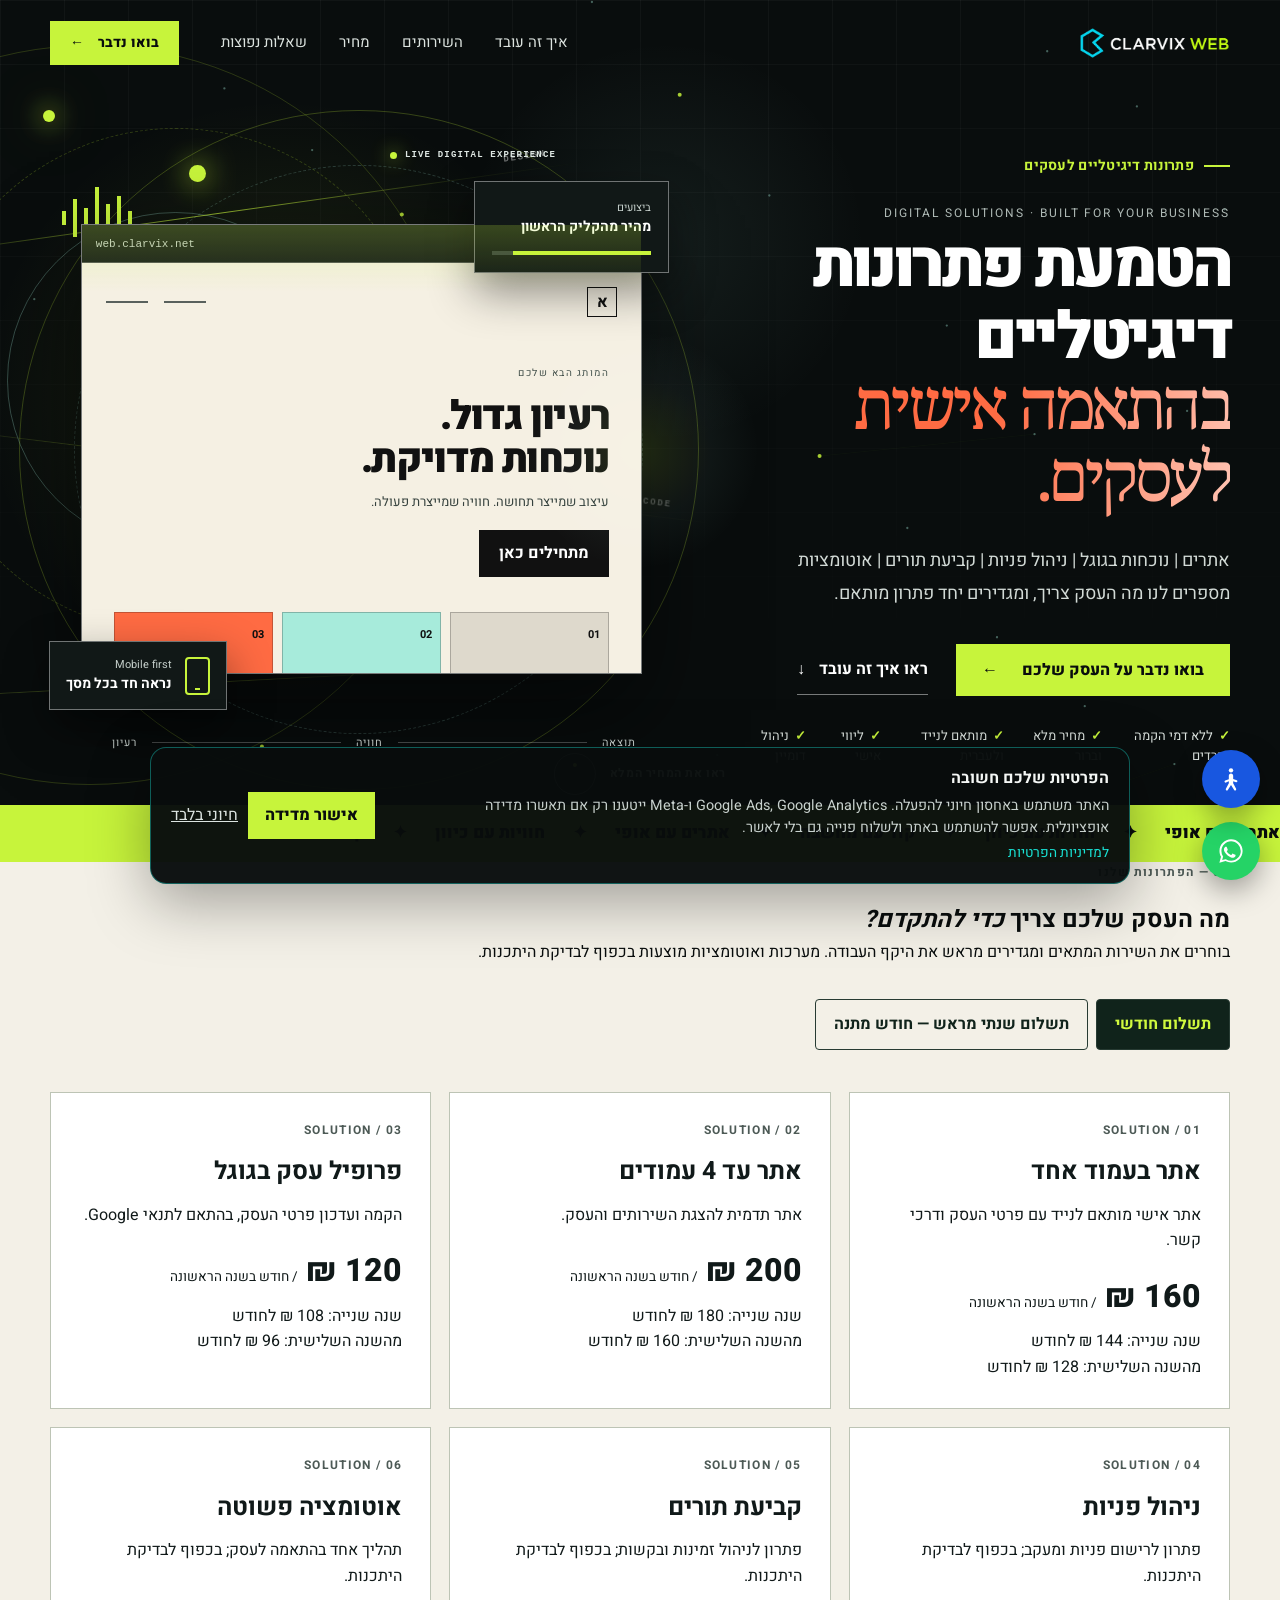
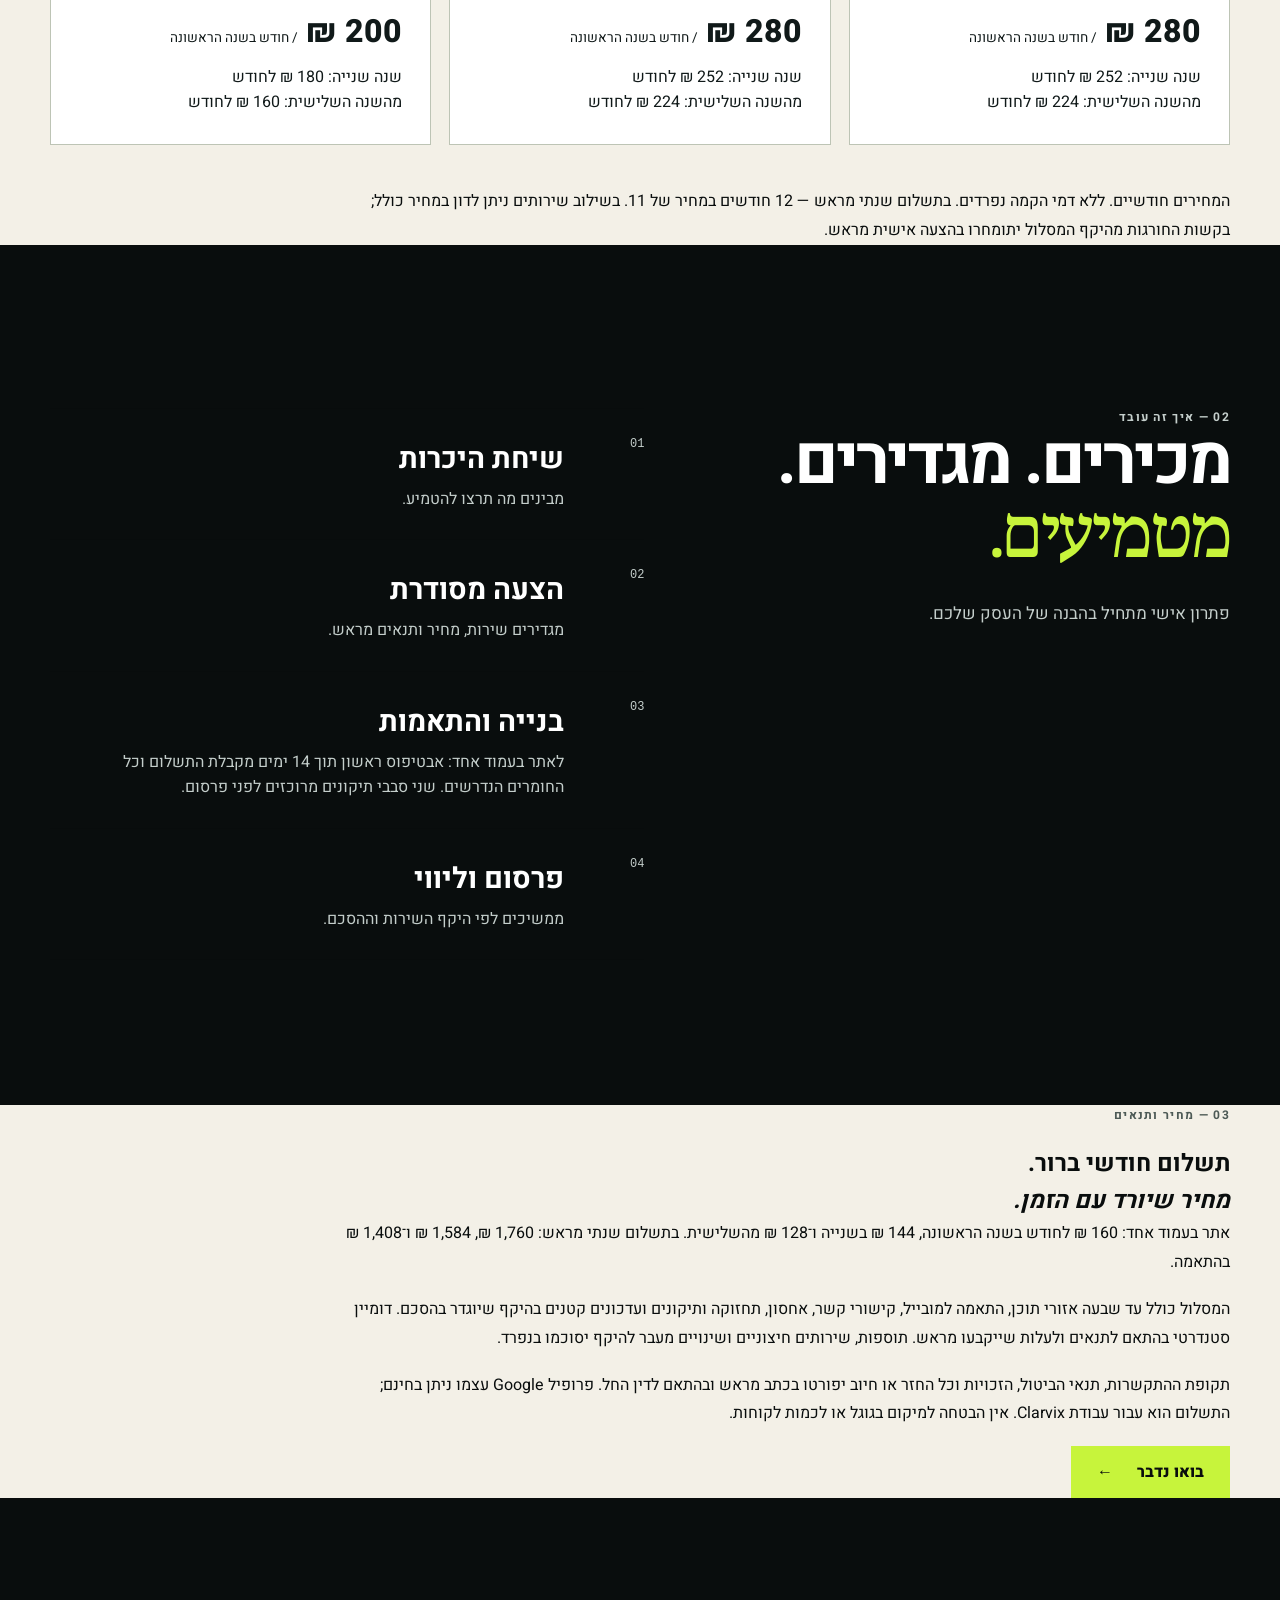
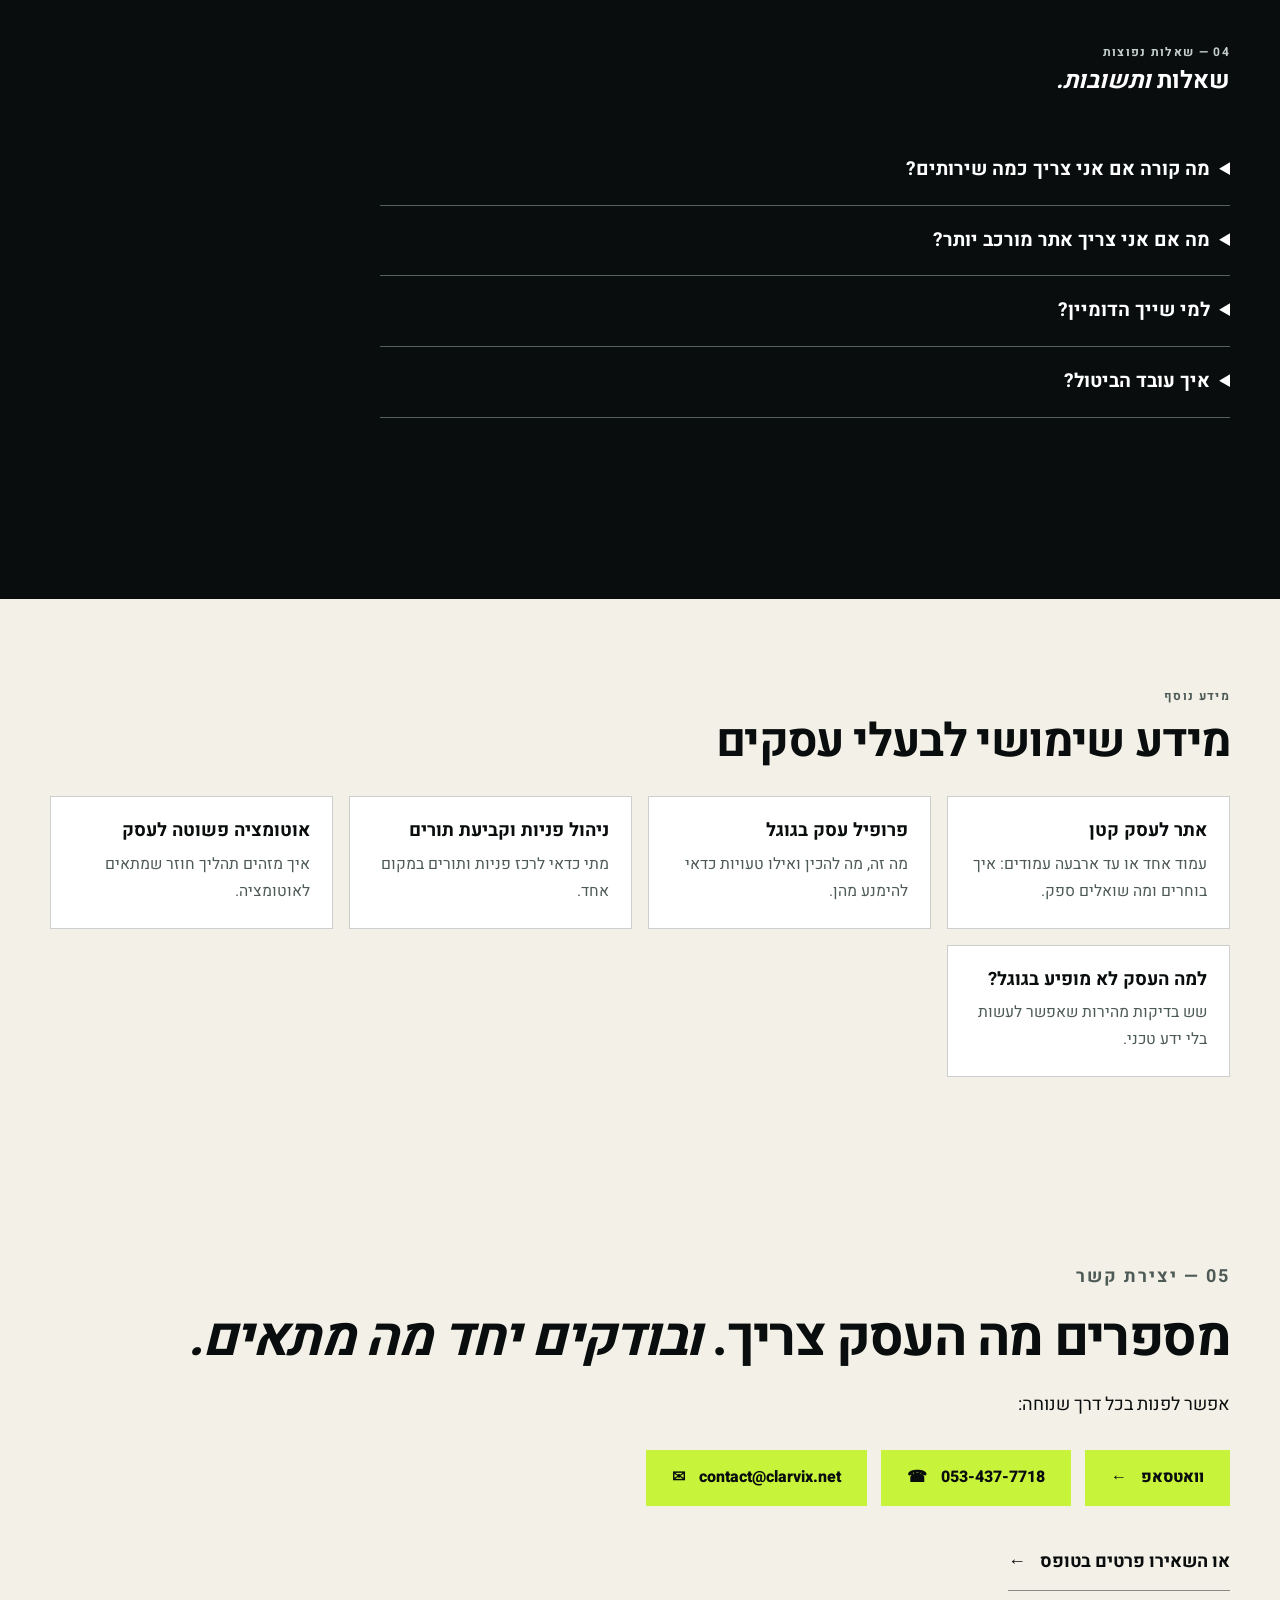
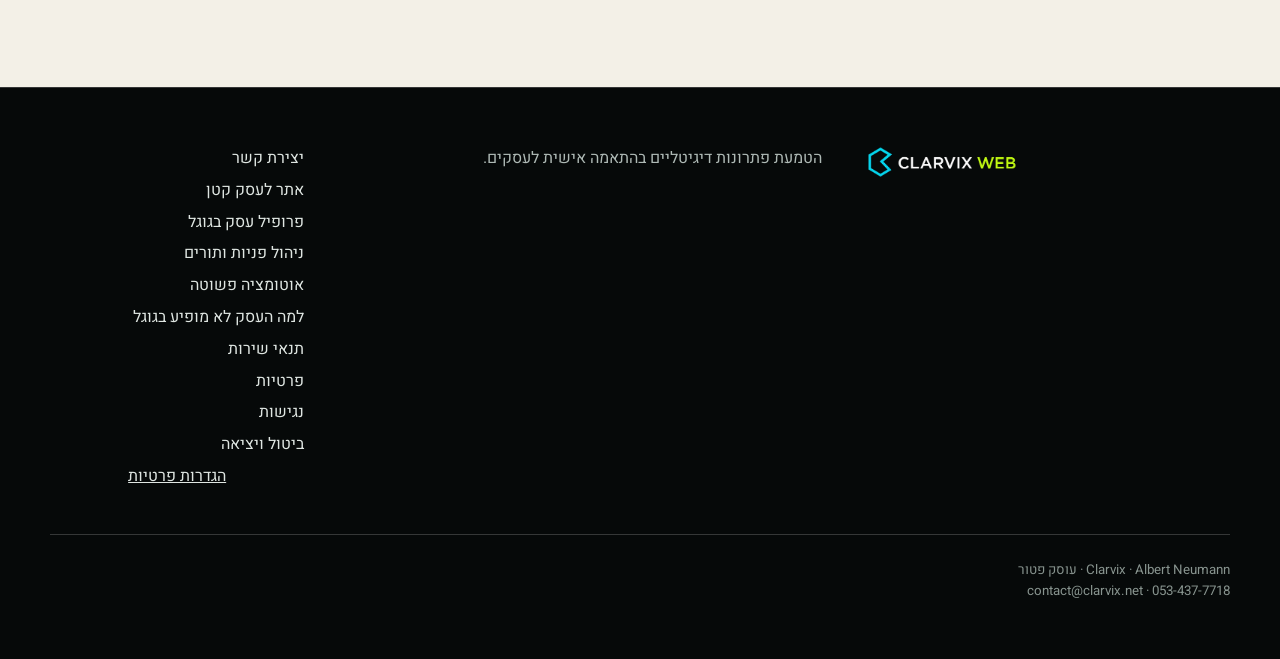
==== commit 727f6f8f: "SEO/GEO: deeper service pages, automation page and 'why not on Google' guide, home resources + FAQ s" ====
--- a/index.html
+++ b/index.html
@@ -40,8 +40,8 @@
 
   <noscript><style>.reveal{opacity:1!important;transform:none!important}</style></noscript>
   
-  <link rel="stylesheet" href="seo-content.css?v=2">
-  <script type="application/ld+json">{"@context":"https://schema.org","@graph":[{"@type":"Organization","@id":"https://web.clarvix.net/#organization","name":"Clarvix Web","url":"https://web.clarvix.net/","logo":"https://web.clarvix.net/images/clarvix-web-logo.png","description":"הטמעת פתרונות דיגיטליים בהתאמה אישית לעסקים.","email":"contact@clarvix.net","telephone":"+972-53-437-7718","areaServed":{"@type":"Country","name":"ישראל"},"contactPoint":[{"@type":"ContactPoint","contactType":"sales","telephone":"+972-53-437-7718","email":"contact@clarvix.net","availableLanguage":"he","areaServed":"IL"}]},{"@type":"WebSite","@id":"https://web.clarvix.net/#website","url":"https://web.clarvix.net/","name":"Clarvix Web","inLanguage":"he","publisher":{"@id":"https://web.clarvix.net/#organization"}},{"@type":"WebPage","@id":"https://web.clarvix.net/#webpage","url":"https://web.clarvix.net/","name":"אתרים, פרופיל עסק בגוגל, ניהול פניות ואוטומציות | Clarvix Web","description":"Clarvix Web מטמיעה פתרונות דיגיטליים בהתאמה אישית לעסקים בישראל: אתר בעמוד אחד או עד 4 עמודים, פרופיל עסק בגוגל, ניהול פניות, קביעת תורים ואוטומציות. דברו איתנו בוואטסאפ, בטלפון או במייל.","inLanguage":"he","isPartOf":{"@id":"https://web.clarvix.net/#website"},"about":{"@id":"https://web.clarvix.net/#organization"}},{"@type":"Service","name":"אתר בעמוד אחד","description":"אתר אישי מותאם לנייד עם פרטי העסק ודרכי קשר.","provider":{"@id":"https://web.clarvix.net/#organization"},"areaServed":{"@type":"Country","name":"ישראל"},"url":"https://web.clarvix.net/#services"},{"@type":"Service","name":"אתר עד 4 עמודים","description":"אתר תדמית להצגת השירותים והעסק.","provider":{"@id":"https://web.clarvix.net/#organization"},"areaServed":{"@type":"Country","name":"ישראל"},"url":"https://web.clarvix.net/#services"},{"@type":"Service","name":"פרופיל עסק בגוגל","description":"הקמה ועדכון פרטי העסק, בהתאם לתנאי Google.","provider":{"@id":"https://web.clarvix.net/#organization"},"areaServed":{"@type":"Country","name":"ישראל"},"url":"https://web.clarvix.net/#services"},{"@type":"Service","name":"ניהול פניות","description":"פתרון לרישום פניות ומעקב; בכפוף לבדיקת היתכנות.","provider":{"@id":"https://web.clarvix.net/#organization"},"areaServed":{"@type":"Country","name":"ישראל"},"url":"https://web.clarvix.net/#services"},{"@type":"Service","name":"קביעת תורים","description":"פתרון לניהול זמינות ובקשות; בכפוף לבדיקת היתכנות.","provider":{"@id":"https://web.clarvix.net/#organization"},"areaServed":{"@type":"Country","name":"ישראל"},"url":"https://web.clarvix.net/#services"},{"@type":"Service","name":"אוטומציה פשוטה","description":"תהליך אחד בהתאמה לעסק; בכפוף לבדיקת היתכנות.","provider":{"@id":"https://web.clarvix.net/#organization"},"areaServed":{"@type":"Country","name":"ישראל"},"url":"https://web.clarvix.net/#services"}]}</script>
+  <link rel="stylesheet" href="seo-content.css?v=3">
+  <script type="application/ld+json">{"@context":"https://schema.org","@graph":[{"@type":"Organization","@id":"https://web.clarvix.net/#organization","name":"Clarvix Web","url":"https://web.clarvix.net/","logo":"https://web.clarvix.net/images/clarvix-web-logo.png","description":"הטמעת פתרונות דיגיטליים בהתאמה אישית לעסקים.","email":"contact@clarvix.net","telephone":"+972-53-437-7718","areaServed":{"@type":"Country","name":"ישראל"},"contactPoint":[{"@type":"ContactPoint","contactType":"sales","telephone":"+972-53-437-7718","email":"contact@clarvix.net","availableLanguage":"he","areaServed":"IL"}]},{"@type":"WebSite","@id":"https://web.clarvix.net/#website","url":"https://web.clarvix.net/","name":"Clarvix Web","inLanguage":"he","publisher":{"@id":"https://web.clarvix.net/#organization"}},{"@type":"WebPage","@id":"https://web.clarvix.net/#webpage","url":"https://web.clarvix.net/","name":"אתרים, פרופיל עסק בגוגל, ניהול פניות ואוטומציות | Clarvix Web","description":"Clarvix Web מטמיעה פתרונות דיגיטליים בהתאמה אישית לעסקים בישראל: אתר בעמוד אחד או עד 4 עמודים, פרופיל עסק בגוגל, ניהול פניות, קביעת תורים ואוטומציות. דברו איתנו בוואטסאפ, בטלפון או במייל.","inLanguage":"he","isPartOf":{"@id":"https://web.clarvix.net/#website"},"about":{"@id":"https://web.clarvix.net/#organization"}},{"@type":"Service","name":"אתר בעמוד אחד","description":"אתר אישי מותאם לנייד עם פרטי העסק ודרכי קשר.","provider":{"@id":"https://web.clarvix.net/#organization"},"areaServed":{"@type":"Country","name":"ישראל"},"url":"https://web.clarvix.net/business-websites.html"},{"@type":"Service","name":"אתר עד 4 עמודים","description":"אתר תדמית להצגת השירותים והעסק.","provider":{"@id":"https://web.clarvix.net/#organization"},"areaServed":{"@type":"Country","name":"ישראל"},"url":"https://web.clarvix.net/business-websites.html"},{"@type":"Service","name":"פרופיל עסק בגוגל","description":"הקמה ועדכון פרטי העסק, בהתאם לתנאי Google.","provider":{"@id":"https://web.clarvix.net/#organization"},"areaServed":{"@type":"Country","name":"ישראל"},"url":"https://web.clarvix.net/google-business-profile.html"},{"@type":"Service","name":"ניהול פניות","description":"פתרון לרישום פניות ומעקב; בכפוף לבדיקת היתכנות.","provider":{"@id":"https://web.clarvix.net/#organization"},"areaServed":{"@type":"Country","name":"ישראל"},"url":"https://web.clarvix.net/inquiries-and-bookings.html"},{"@type":"Service","name":"קביעת תורים","description":"פתרון לניהול זמינות ובקשות; בכפוף לבדיקת היתכנות.","provider":{"@id":"https://web.clarvix.net/#organization"},"areaServed":{"@type":"Country","name":"ישראל"},"url":"https://web.clarvix.net/inquiries-and-bookings.html"},{"@type":"Service","name":"אוטומציה פשוטה","description":"תהליך אחד בהתאמה לעסק; בכפוף לבדיקת היתכנות.","provider":{"@id":"https://web.clarvix.net/#organization"},"areaServed":{"@type":"Country","name":"ישראל"},"url":"https://web.clarvix.net/business-automation.html"},{"@type":"FAQPage","mainEntity":[{"@type":"Question","name":"מה קורה אם אני צריך כמה שירותים?","acceptedAnswer":{"@type":"Answer","text":"ניתן לדון במחיר משולב ולהגדיר הצעה אישית מראש."}},{"@type":"Question","name":"מה אם אני צריך אתר מורכב יותר?","acceptedAnswer":{"@type":"Answer","text":"אם ההיקף חורג מהמסלול הבסיסי נכין הצעה מותאמת לפני תחילת העבודה."}},{"@type":"Question","name":"למי שייך הדומיין?","acceptedAnswer":{"@type":"Answer","text":"הדומיין יירשם על שם הלקוח ככל שהרשם מאפשר, וינוהל בידי Clarvix. בסיום נסייע בהעברת הניהול בהתאם לכללי הרשם."}},{"@type":"Question","name":"איך עובד הביטול?","acceptedAnswer":{"@type":"Answer","text":"הביטול וההחזרים כפופים להוראות הדין החלות ולתנאים שיימסרו בכתב מראש. מידע נוסף."}}]}]}</script>
 </head>
 <body>
   <a class="skip-link" href="#main">דלגו לתוכן המרכזי</a>
@@ -111,7 +111,7 @@
 <section class="statement section-light" id="services"><div class="shell"><p class="section-index">01 — הפתרונות שלנו</p><h2>מה העסק שלכם צריך <em>כדי להתקדם?</em></h2><p>בוחרים את השירות המתאים ומגדירים מראש את היקף העבודה. מערכות ואוטומציות מוצעות בכפוף לבדיקת היתכנות.</p><div class="billing-toggle" role="group" aria-label="בחירת אופן תשלום"><button type="button" data-billing="monthly" aria-pressed="true">תשלום חודשי</button><button type="button" data-billing="annual" aria-pressed="false">תשלום שנתי מראש — חודש מתנה</button></div><div class="new-grid"><article class="new-card"><p class="section-index">01 / SOLUTION</p><h3>אתר בעמוד אחד</h3><p>אתר אישי מותאם לנייד עם פרטי העסק ודרכי קשר.</p><div class="billing-monthly"><div class="new-price">160 ₪ <small>/ חודש בשנה הראשונה</small></div><p>שנה שנייה: 144 ₪ לחודש<br>מהשנה השלישית: 128 ₪ לחודש</p></div><div class="billing-annual" hidden><div class="new-price">1,760 ₪ <small>/ שנה ראשונה</small></div><p>שנה שנייה: 1,584 ₪ לשנה<br>מהשנה השלישית: 1,408 ₪ לשנה</p></div></article><article class="new-card"><p class="section-index">02 / SOLUTION</p><h3>אתר עד 4 עמודים</h3><p>אתר תדמית להצגת השירותים והעסק.</p><div class="billing-monthly"><div class="billing-monthly"><div class="new-price">200 ₪ <small>/ חודש בשנה הראשונה</small></div><p>שנה שנייה: 180 ₪ לחודש<br>מהשנה השלישית: 160 ₪ לחודש</p></div><div class="billing-annual" hidden><div class="new-price">2,200 ₪ <small>/ שנה ראשונה</small></div><p>שנה שנייה: 1,980 ₪ לשנה<br>מהשנה השלישית: 1,760 ₪ לשנה</p></div></div><div class="billing-annual" hidden><div class="new-price">2,200 ₪ <small>/ שנה ראשונה</small></div><p>שנה שנייה: 1,980 ₪ לשנה<br>מהשנה השלישית: 1,760 ₪ לשנה</p></div></article><article class="new-card"><p class="section-index">03 / SOLUTION</p><h3>פרופיל עסק בגוגל</h3><p>הקמה ועדכון פרטי העסק, בהתאם לתנאי Google.</p><div class="billing-monthly"><div class="new-price">120 ₪ <small>/ חודש בשנה הראשונה</small></div><p>שנה שנייה: 108 ₪ לחודש<br>מהשנה השלישית: 96 ₪ לחודש</p></div><div class="billing-annual" hidden><div class="new-price">1,320 ₪ <small>/ שנה ראשונה</small></div><p>שנה שנייה: 1,188 ₪ לשנה<br>מהשנה השלישית: 1,056 ₪ לשנה</p></div></article><article class="new-card"><p class="section-index">04 / SOLUTION</p><h3>ניהול פניות</h3><p>פתרון לרישום פניות ומעקב; בכפוף לבדיקת היתכנות.</p><div class="billing-monthly"><div class="billing-monthly"><div class="new-price">280 ₪ <small>/ חודש בשנה הראשונה</small></div><p>שנה שנייה: 252 ₪ לחודש<br>מהשנה השלישית: 224 ₪ לחודש</p></div><div class="billing-annual" hidden><div class="new-price">3,080 ₪ <small>/ שנה ראשונה</small></div><p>שנה שנייה: 2,772 ₪ לשנה<br>מהשנה השלישית: 2,464 ₪ לשנה</p></div></div><div class="billing-annual" hidden><div class="new-price">3,080 ₪ <small>/ שנה ראשונה</small></div><p>שנה שנייה: 2,772 ₪ לשנה<br>מהשנה השלישית: 2,464 ₪ לשנה</p></div></article><article class="new-card"><p class="section-index">05 / SOLUTION</p><h3>קביעת תורים</h3><p>פתרון לניהול זמינות ובקשות; בכפוף לבדיקת היתכנות.</p><div class="new-price">280 ₪ <small>/ חודש בשנה הראשונה</small></div><p>שנה שנייה: 252 ₪ לחודש<br>מהשנה השלישית: 224 ₪ לחודש</p></article><article class="new-card"><p class="section-index">06 / SOLUTION</p><h3>אוטומציה פשוטה</h3><p>תהליך אחד בהתאמה לעסק; בכפוף לבדיקת היתכנות.</p><div class="new-price">200 ₪ <small>/ חודש בשנה הראשונה</small></div><p>שנה שנייה: 180 ₪ לחודש<br>מהשנה השלישית: 160 ₪ לחודש</p></article></div><p>המחירים חודשיים. ללא דמי הקמה נפרדים. בתשלום שנתי מראש — 12 חודשים במחיר של 11. בשילוב שירותים ניתן לדון במחיר כולל; בקשות החורגות מהיקף המסלול יתומחרו בהצעה אישית מראש.</p></div></section>
 <section class="process" id="how-it-works"><div class="shell process-grid"><div class="process-intro"><p class="section-index">02 — איך זה עובד</p><h2>מכירים. מגדירים.<br><em>מטמיעים.</em></h2><p>פתרון אישי מתחיל בהבנה של העסק שלכם.</p></div><ol class="steps"><li><span>01</span><div><h3>שיחת היכרות</h3><p>מבינים מה תרצו להטמיע.</p></div></li><li><span>02</span><div><h3>הצעה מסודרת</h3><p>מגדירים שירות, מחיר ותנאים מראש.</p></div></li><li><span>03</span><div><h3>בנייה והתאמות</h3><p>לאתר בעמוד אחד: אבטיפוס ראשון תוך 14 ימים מקבלת התשלום וכל החומרים הנדרשים. שני סבבי תיקונים מרוכזים לפני פרסום.</p></div></li><li><span>04</span><div><h3>פרסום וליווי</h3><p>ממשיכים לפי היקף השירות וההסכם.</p></div></li></ol></div></section>
 <section class="statement section-light" id="pricing"><div class="shell"><p class="section-index">03 — מחיר ותנאים</p><h2>תשלום חודשי ברור.<br><em>מחיר שיורד עם הזמן.</em></h2><p>אתר בעמוד אחד: 160 ₪ לחודש בשנה הראשונה, 144 ₪ בשנייה ו־128 ₪ מהשלישית. בתשלום שנתי מראש: 1,760 ₪, 1,584 ₪ ו־1,408 ₪ בהתאמה.</p><p>המסלול כולל עד שבעה אזורי תוכן, התאמה למובייל, קישורי קשר, אחסון, תחזוקה ותיקונים ועדכונים קטנים בהיקף שיוגדר בהסכם. דומיין סטנדרטי בהתאם לתנאים ולעלות שייקבעו מראש. תוספות, שירותים חיצוניים ושינויים מעבר להיקף יסוכמו בנפרד.</p><p>תקופת ההתקשרות, תנאי הביטול, הזכויות וכל החזר או חיוב יפורטו בכתב מראש ובהתאם לדין החל. פרופיל Google עצמו ניתן בחינם; התשלום הוא עבור עבודת Clarvix. אין הבטחה למיקום בגוגל או לכמות לקוחות.</p><a class="button" href="contact.html">בואו נדבר <span>←</span></a></div></section>
-<section class="process" id="faq"><div class="shell"><p class="section-index">04 — שאלות נפוצות</p><h2>שאלות <em>ותשובות.</em></h2><div class="new-faq"><details><summary>מה קורה אם אני צריך כמה שירותים?</summary><p>ניתן לדון במחיר משולב ולהגדיר הצעה אישית מראש.</p></details><details><summary>מה אם אני צריך אתר מורכב יותר?</summary><p>אם ההיקף חורג מהמסלול הבסיסי נכין הצעה מותאמת לפני תחילת העבודה.</p></details><details><summary>למי שייך הדומיין?</summary><p>הדומיין יירשם על שם הלקוח ככל שהרשם מאפשר, וינוהל בידי Clarvix. בסיום נסייע בהעברת הניהול בהתאם לכללי הרשם.</p></details><details><summary>איך עובד הביטול?</summary><p>הביטול וההחזרים כפופים להוראות הדין החלות ולתנאים שיימסרו בכתב מראש. <a href="cancellation.html">מידע נוסף</a>.</p></details></div></div></section><section class="contact-cta section-light" id="contact" aria-labelledby="contact-title"><div class="shell"><p class="section-index">05 — יצירת קשר</p><h2 id="contact-title">מספרים מה העסק צריך. <em>ובודקים יחד מה מתאים.</em></h2><p>אפשר לפנות בכל דרך שנוחה:</p><div class="contact-methods"><a class="button" href="https://wa.me/972534377718" target="_blank" rel="noopener noreferrer" data-contact-location="contact_section">וואטסאפ <span aria-hidden="true">←</span></a><a class="button" href="tel:+972534377718" data-contact-location="contact_section"><span dir="ltr">053-437-7718</span> <span aria-hidden="true">☎</span></a><a class="button" href="mailto:contact@clarvix.net" data-contact-location="contact_section"><span dir="ltr">contact@clarvix.net</span> <span aria-hidden="true">✉</span></a></div><nav class="more-info" aria-label="מידע נוסף"><a href="google-business-profile.html">פרופיל עסק בגוגל</a><a href="business-websites.html">אתרים לעסקים</a><a href="inquiries-and-bookings.html">ניהול פניות ותורים</a></nav><p><a class="text-link dark" href="contact.html" data-track-event="start_fit_check">או השאירו פרטים בטופס <span aria-hidden="true">←</span></a></p></div></section></main><footer><div class="shell footer-grid"><a class="brand" href="#top"><img class="brand-logo" src="images/clarvix-web-logo.webp" width="400" height="85" alt="Clarvix Web"></a><p>הטמעת פתרונות דיגיטליים בהתאמה אישית לעסקים.</p><nav><a href="contact.html">יצירת קשר</a><a href="google-business-profile.html">פרופיל עסק בגוגל</a><a href="business-websites.html">אתרים לעסקים</a><a href="inquiries-and-bookings.html">ניהול פניות ותורים</a><a href="terms.html">תנאי שירות</a><a href="privacy.html">פרטיות</a><a href="accessibility.html">נגישות</a><a href="cancellation.html">ביטול ויציאה</a><button type="button" class="footer-link-button" data-open-consent>הגדרות פרטיות</button></nav><small>Clarvix · Albert Neumann · עוסק פטור<br><a href="tel:+972534377718" data-contact-location="footer">053-437-7718</a> · <a href="mailto:contact@clarvix.net" data-contact-location="footer">contact@clarvix.net</a></small></div></footer>
+<section class="process" id="faq"><div class="shell"><p class="section-index">04 — שאלות נפוצות</p><h2>שאלות <em>ותשובות.</em></h2><div class="new-faq"><details><summary>מה קורה אם אני צריך כמה שירותים?</summary><p>ניתן לדון במחיר משולב ולהגדיר הצעה אישית מראש.</p></details><details><summary>מה אם אני צריך אתר מורכב יותר?</summary><p>אם ההיקף חורג מהמסלול הבסיסי נכין הצעה מותאמת לפני תחילת העבודה.</p></details><details><summary>למי שייך הדומיין?</summary><p>הדומיין יירשם על שם הלקוח ככל שהרשם מאפשר, וינוהל בידי Clarvix. בסיום נסייע בהעברת הניהול בהתאם לכללי הרשם.</p></details><details><summary>איך עובד הביטול?</summary><p>הביטול וההחזרים כפופים להוראות הדין החלות ולתנאים שיימסרו בכתב מראש. <a href="cancellation.html">מידע נוסף</a>.</p></details></div></div></section><section class="seo-resources section-light" id="guides" aria-labelledby="guides-title"><div class="shell"><p class="section-index">מידע נוסף</p><h2 id="guides-title">מידע שימושי לבעלי עסקים</h2><div class="resource-grid"><a class="resource-card" href="business-websites.html"><strong>אתר לעסק קטן</strong><span>עמוד אחד או עד ארבעה עמודים: איך בוחרים ומה שואלים ספק.</span></a><a class="resource-card" href="google-business-profile.html"><strong>פרופיל עסק בגוגל</strong><span>מה זה, מה להכין ואילו טעויות כדאי להימנע מהן.</span></a><a class="resource-card" href="inquiries-and-bookings.html"><strong>ניהול פניות וקביעת תורים</strong><span>מתי כדאי לרכז פניות ותורים במקום אחד.</span></a><a class="resource-card" href="business-automation.html"><strong>אוטומציה פשוטה לעסק</strong><span>איך מזהים תהליך חוזר שמתאים לאוטומציה.</span></a><a class="resource-card" href="why-business-not-on-google.html"><strong>למה העסק לא מופיע בגוגל?</strong><span>שש בדיקות מהירות שאפשר לעשות בלי ידע טכני.</span></a></div></div></section><section class="contact-cta section-light" id="contact" aria-labelledby="contact-title"><div class="shell"><p class="section-index">05 — יצירת קשר</p><h2 id="contact-title">מספרים מה העסק צריך. <em>ובודקים יחד מה מתאים.</em></h2><p>אפשר לפנות בכל דרך שנוחה:</p><div class="contact-methods"><a class="button" href="https://wa.me/972534377718" target="_blank" rel="noopener noreferrer" data-contact-location="contact_section">וואטסאפ <span aria-hidden="true">←</span></a><a class="button" href="tel:+972534377718" data-contact-location="contact_section"><span dir="ltr">053-437-7718</span> <span aria-hidden="true">☎</span></a><a class="button" href="mailto:contact@clarvix.net" data-contact-location="contact_section"><span dir="ltr">contact@clarvix.net</span> <span aria-hidden="true">✉</span></a></div><p><a class="text-link dark" href="contact.html" data-track-event="start_fit_check">או השאירו פרטים בטופס <span aria-hidden="true">←</span></a></p></div></section></main><footer><div class="shell footer-grid"><a class="brand" href="#top"><img class="brand-logo" src="images/clarvix-web-logo.webp" width="400" height="85" alt="Clarvix Web"></a><p>הטמעת פתרונות דיגיטליים בהתאמה אישית לעסקים.</p><nav><a href="contact.html">יצירת קשר</a><a href="business-websites.html">אתר לעסק קטן</a><a href="google-business-profile.html">פרופיל עסק בגוגל</a><a href="inquiries-and-bookings.html">ניהול פניות ותורים</a><a href="business-automation.html">אוטומציה פשוטה</a><a href="why-business-not-on-google.html">למה העסק לא מופיע בגוגל</a><a href="terms.html">תנאי שירות</a><a href="privacy.html">פרטיות</a><a href="accessibility.html">נגישות</a><a href="cancellation.html">ביטול ויציאה</a><button type="button" class="footer-link-button" data-open-consent>הגדרות פרטיות</button></nav><small>Clarvix · Albert Neumann · עוסק פטור<br><a href="tel:+972534377718" data-contact-location="footer">053-437-7718</a> · <a href="mailto:contact@clarvix.net" data-contact-location="footer">contact@clarvix.net</a></small></div></footer>
 
   <div class="float-stack">
     <div class="a11y-widget">
--- a/new-offer.css
+++ b/new-offer.css
@@ -1,2 +1,4 @@
  .new-grid{display:grid;grid-template-columns:repeat(3,1fr);gap:18px;margin:42px 0}.new-card{padding:28px;border:1px solid #bdc4b5;background:#fff;color:#101919}.new-card h3{font-size:1.55rem;margin:12px 0}.new-card p{line-height:1.6}.new-price{font-size:2rem;font-weight:800;margin:18px 0 8px}.new-price small{font-size:.85rem;font-weight:400}.new-faq{max-width:850px;margin:36px 0}.new-faq details{padding:20px 0;border-bottom:1px solid #56615d}.new-faq summary{font-size:1.2rem;cursor:pointer;font-weight:bold}.new-faq p{line-height:1.7}.statement .shell>p{max-width:900px;line-height:1.8;margin-bottom:18px}@media(max-width:760px){.new-grid{grid-template-columns:1fr}.new-card{padding:22px}}
 .billing-toggle{display:flex;flex-wrap:wrap;gap:8px;margin:32px 0 0}.billing-toggle button{border:1px solid #273b33;border-radius:4px;background:transparent;color:#10231b;font:inherit;font-weight:700;padding:12px 18px;cursor:pointer}.billing-toggle button[aria-pressed="true"]{background:#10231b;color:#d0f93e}.billing-toggle button:focus-visible{outline:3px solid #d0f93e;outline-offset:3px}[hidden]{display:none!important}
+
+.foot-logo{height:auto}
--- a/seo-content.css
+++ b/seo-content.css
@@ -15,3 +15,6 @@
 .contact-methods{display:flex;flex-wrap:wrap;gap:14px;margin:28px 0}.contact-methods .button{min-height:56px;gap:14px}
 @media(max-width:680px){.contact-cta{padding-block:56px}.contact-methods{flex-direction:column}.contact-methods .button{width:100%}}
 .more-info{display:flex;flex-wrap:wrap;gap:8px 24px;margin:8px 0 20px}.more-info a{text-decoration:underline;text-underline-offset:4px;font-weight:700;padding:6px 0}
+/* Accessibility: these sections sit on the dark page background but inherited the dark "muted" text colour (contrast 2.7:1). */
+.process{--muted:#c4cecb}
+.resource-grid{display:grid;grid-template-columns:repeat(auto-fit,minmax(230px,1fr));gap:16px;margin-top:28px}.resource-card{display:flex;flex-direction:column;gap:8px;padding:22px;border:1px solid var(--line);background:#fff;color:var(--ink);text-decoration:none}.resource-card strong{font-size:1.15rem;line-height:1.35}.resource-card span{color:var(--muted);line-height:1.7;font-size:.98rem}.resource-card:hover,.resource-card:focus-visible{border-color:var(--ink)}.seo-resources{padding-block:88px}.seo-resources h2{font-size:clamp(28px,3.6vw,46px);line-height:1.15;letter-spacing:-.03em;margin-top:10px}@media(max-width:680px){.seo-resources{padding-block:52px}}
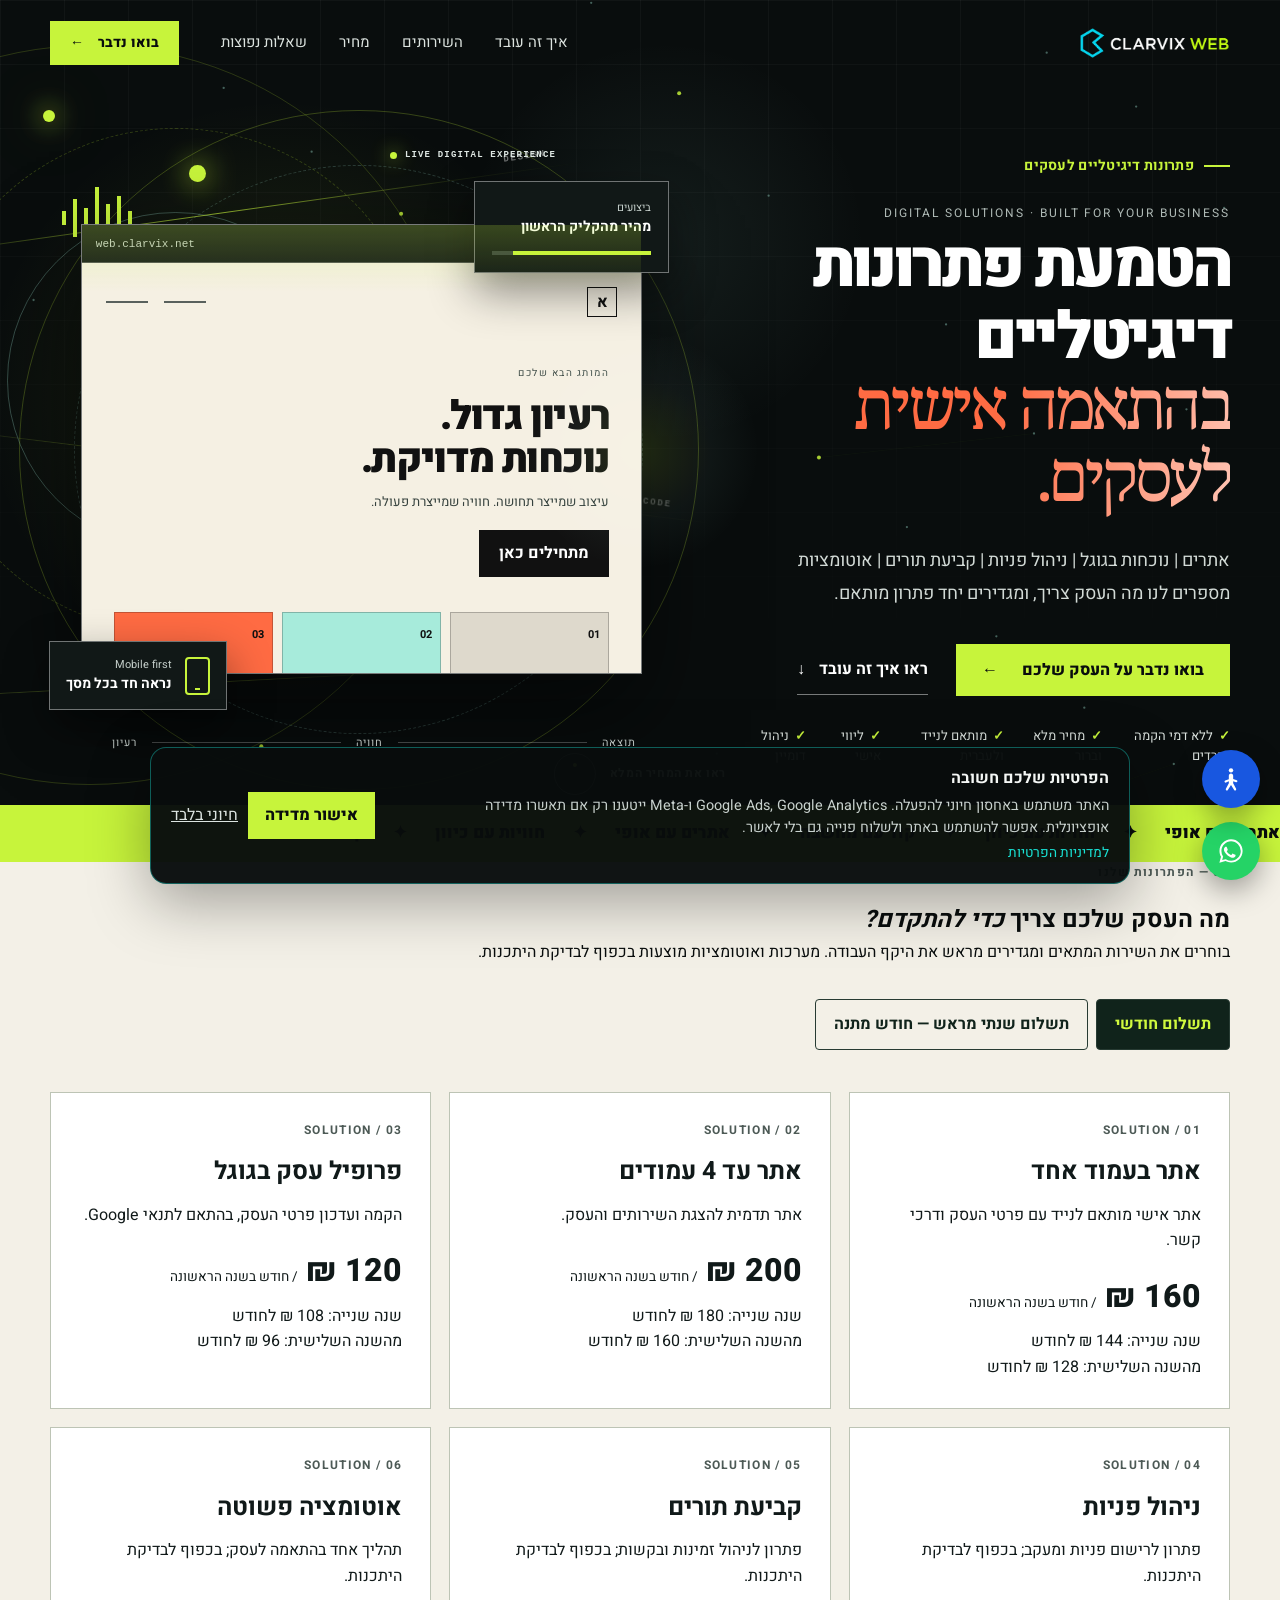
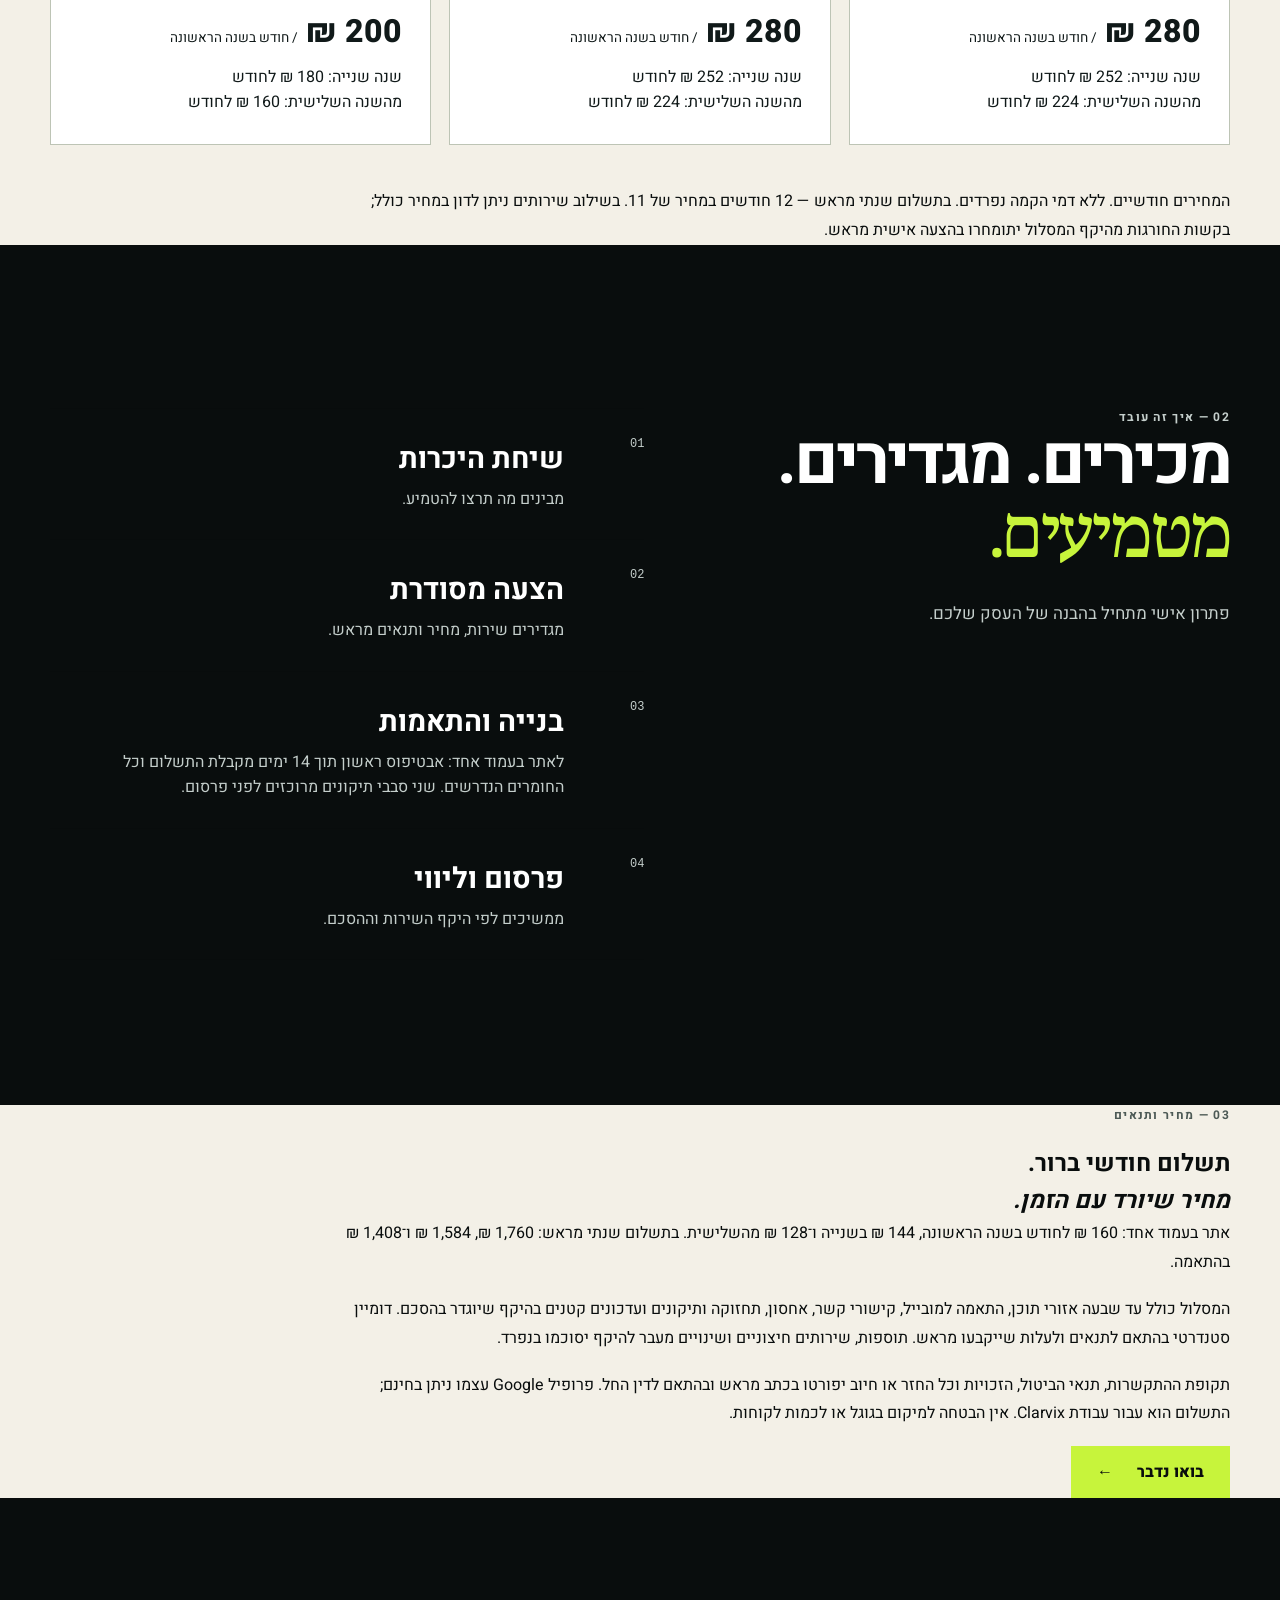
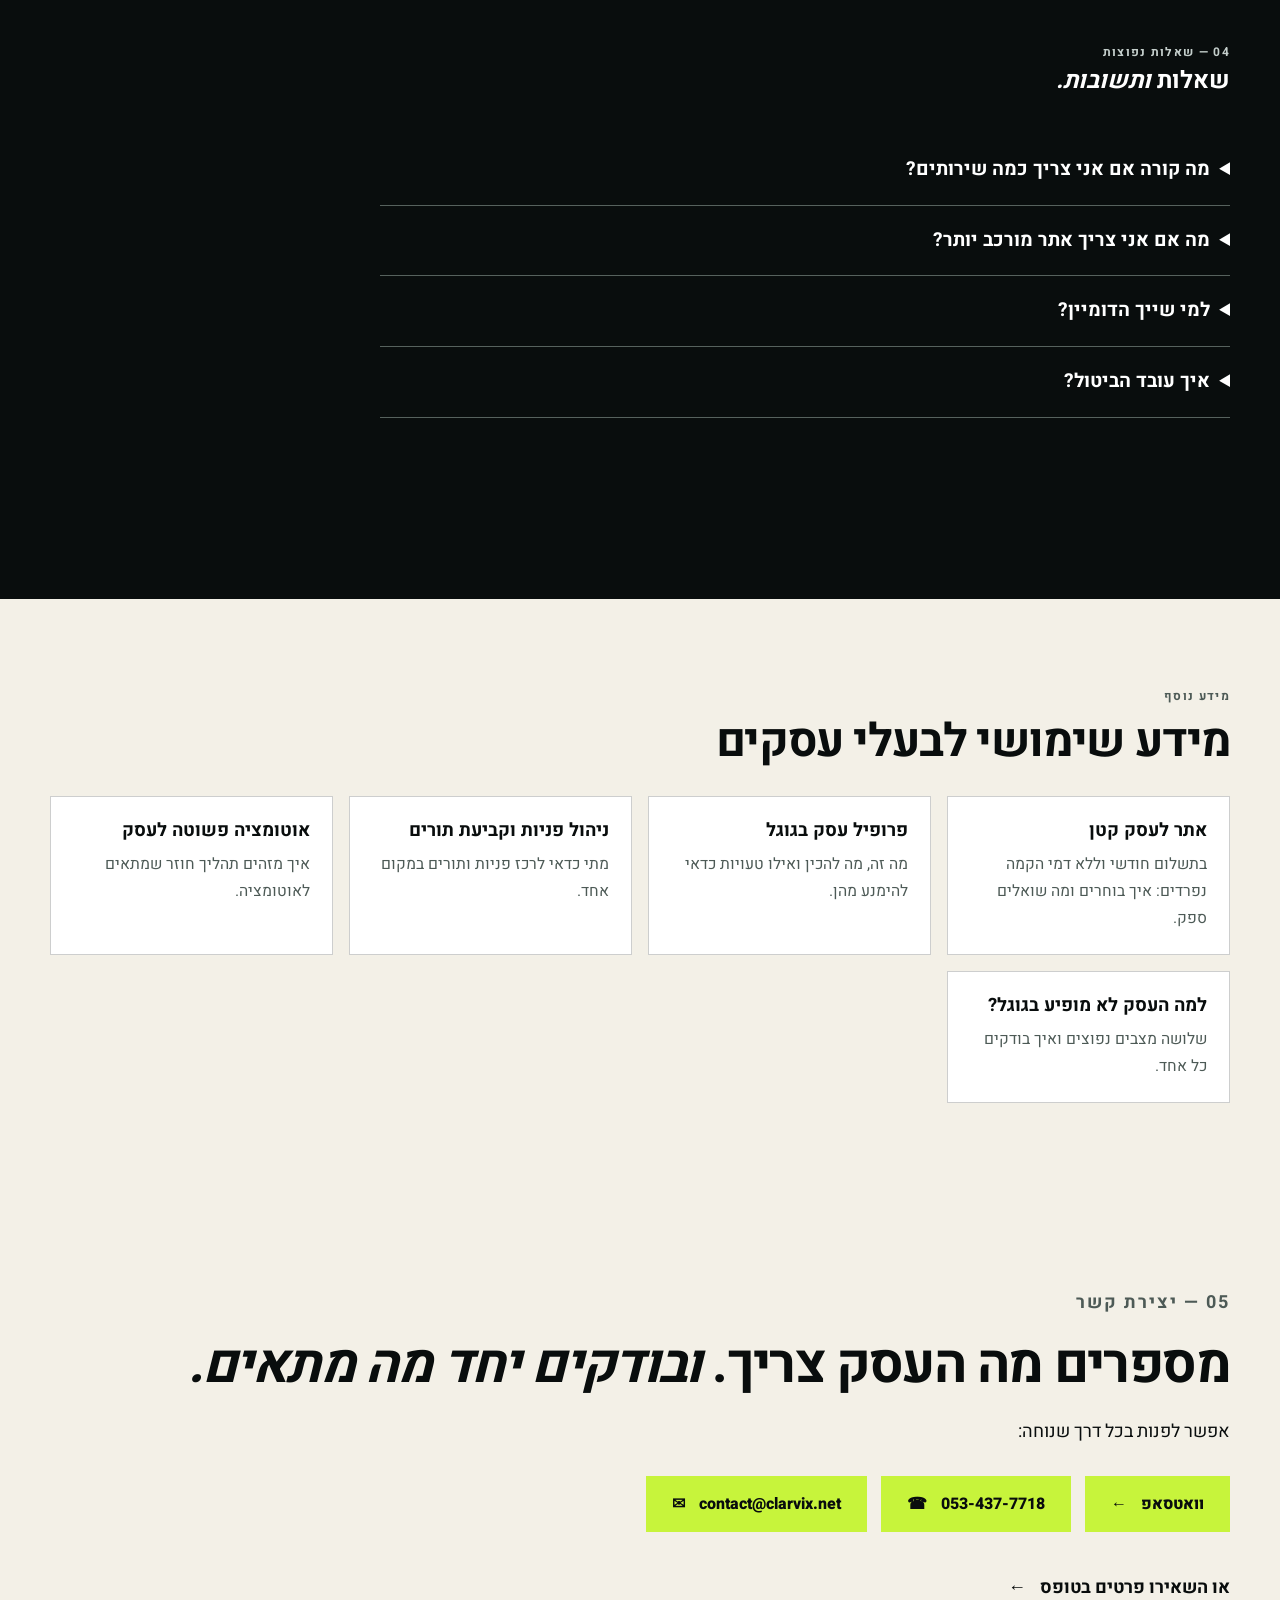
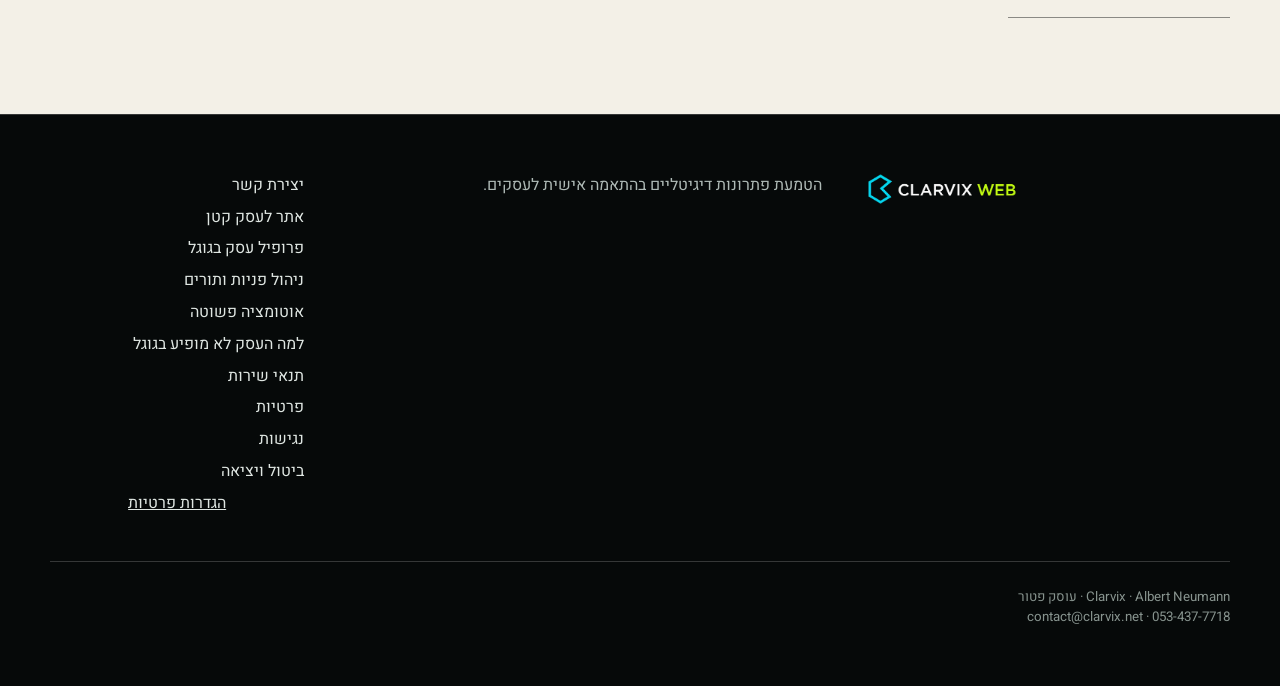
==== commit 0322f19d: "SEO: align business-websites title/H1 with the monthly, no-setup-fee proposition; restructure the 'n" ====
--- a/index.html
+++ b/index.html
@@ -111,7 +111,7 @@
 <section class="statement section-light" id="services"><div class="shell"><p class="section-index">01 — הפתרונות שלנו</p><h2>מה העסק שלכם צריך <em>כדי להתקדם?</em></h2><p>בוחרים את השירות המתאים ומגדירים מראש את היקף העבודה. מערכות ואוטומציות מוצעות בכפוף לבדיקת היתכנות.</p><div class="billing-toggle" role="group" aria-label="בחירת אופן תשלום"><button type="button" data-billing="monthly" aria-pressed="true">תשלום חודשי</button><button type="button" data-billing="annual" aria-pressed="false">תשלום שנתי מראש — חודש מתנה</button></div><div class="new-grid"><article class="new-card"><p class="section-index">01 / SOLUTION</p><h3>אתר בעמוד אחד</h3><p>אתר אישי מותאם לנייד עם פרטי העסק ודרכי קשר.</p><div class="billing-monthly"><div class="new-price">160 ₪ <small>/ חודש בשנה הראשונה</small></div><p>שנה שנייה: 144 ₪ לחודש<br>מהשנה השלישית: 128 ₪ לחודש</p></div><div class="billing-annual" hidden><div class="new-price">1,760 ₪ <small>/ שנה ראשונה</small></div><p>שנה שנייה: 1,584 ₪ לשנה<br>מהשנה השלישית: 1,408 ₪ לשנה</p></div></article><article class="new-card"><p class="section-index">02 / SOLUTION</p><h3>אתר עד 4 עמודים</h3><p>אתר תדמית להצגת השירותים והעסק.</p><div class="billing-monthly"><div class="billing-monthly"><div class="new-price">200 ₪ <small>/ חודש בשנה הראשונה</small></div><p>שנה שנייה: 180 ₪ לחודש<br>מהשנה השלישית: 160 ₪ לחודש</p></div><div class="billing-annual" hidden><div class="new-price">2,200 ₪ <small>/ שנה ראשונה</small></div><p>שנה שנייה: 1,980 ₪ לשנה<br>מהשנה השלישית: 1,760 ₪ לשנה</p></div></div><div class="billing-annual" hidden><div class="new-price">2,200 ₪ <small>/ שנה ראשונה</small></div><p>שנה שנייה: 1,980 ₪ לשנה<br>מהשנה השלישית: 1,760 ₪ לשנה</p></div></article><article class="new-card"><p class="section-index">03 / SOLUTION</p><h3>פרופיל עסק בגוגל</h3><p>הקמה ועדכון פרטי העסק, בהתאם לתנאי Google.</p><div class="billing-monthly"><div class="new-price">120 ₪ <small>/ חודש בשנה הראשונה</small></div><p>שנה שנייה: 108 ₪ לחודש<br>מהשנה השלישית: 96 ₪ לחודש</p></div><div class="billing-annual" hidden><div class="new-price">1,320 ₪ <small>/ שנה ראשונה</small></div><p>שנה שנייה: 1,188 ₪ לשנה<br>מהשנה השלישית: 1,056 ₪ לשנה</p></div></article><article class="new-card"><p class="section-index">04 / SOLUTION</p><h3>ניהול פניות</h3><p>פתרון לרישום פניות ומעקב; בכפוף לבדיקת היתכנות.</p><div class="billing-monthly"><div class="billing-monthly"><div class="new-price">280 ₪ <small>/ חודש בשנה הראשונה</small></div><p>שנה שנייה: 252 ₪ לחודש<br>מהשנה השלישית: 224 ₪ לחודש</p></div><div class="billing-annual" hidden><div class="new-price">3,080 ₪ <small>/ שנה ראשונה</small></div><p>שנה שנייה: 2,772 ₪ לשנה<br>מהשנה השלישית: 2,464 ₪ לשנה</p></div></div><div class="billing-annual" hidden><div class="new-price">3,080 ₪ <small>/ שנה ראשונה</small></div><p>שנה שנייה: 2,772 ₪ לשנה<br>מהשנה השלישית: 2,464 ₪ לשנה</p></div></article><article class="new-card"><p class="section-index">05 / SOLUTION</p><h3>קביעת תורים</h3><p>פתרון לניהול זמינות ובקשות; בכפוף לבדיקת היתכנות.</p><div class="new-price">280 ₪ <small>/ חודש בשנה הראשונה</small></div><p>שנה שנייה: 252 ₪ לחודש<br>מהשנה השלישית: 224 ₪ לחודש</p></article><article class="new-card"><p class="section-index">06 / SOLUTION</p><h3>אוטומציה פשוטה</h3><p>תהליך אחד בהתאמה לעסק; בכפוף לבדיקת היתכנות.</p><div class="new-price">200 ₪ <small>/ חודש בשנה הראשונה</small></div><p>שנה שנייה: 180 ₪ לחודש<br>מהשנה השלישית: 160 ₪ לחודש</p></article></div><p>המחירים חודשיים. ללא דמי הקמה נפרדים. בתשלום שנתי מראש — 12 חודשים במחיר של 11. בשילוב שירותים ניתן לדון במחיר כולל; בקשות החורגות מהיקף המסלול יתומחרו בהצעה אישית מראש.</p></div></section>
 <section class="process" id="how-it-works"><div class="shell process-grid"><div class="process-intro"><p class="section-index">02 — איך זה עובד</p><h2>מכירים. מגדירים.<br><em>מטמיעים.</em></h2><p>פתרון אישי מתחיל בהבנה של העסק שלכם.</p></div><ol class="steps"><li><span>01</span><div><h3>שיחת היכרות</h3><p>מבינים מה תרצו להטמיע.</p></div></li><li><span>02</span><div><h3>הצעה מסודרת</h3><p>מגדירים שירות, מחיר ותנאים מראש.</p></div></li><li><span>03</span><div><h3>בנייה והתאמות</h3><p>לאתר בעמוד אחד: אבטיפוס ראשון תוך 14 ימים מקבלת התשלום וכל החומרים הנדרשים. שני סבבי תיקונים מרוכזים לפני פרסום.</p></div></li><li><span>04</span><div><h3>פרסום וליווי</h3><p>ממשיכים לפי היקף השירות וההסכם.</p></div></li></ol></div></section>
 <section class="statement section-light" id="pricing"><div class="shell"><p class="section-index">03 — מחיר ותנאים</p><h2>תשלום חודשי ברור.<br><em>מחיר שיורד עם הזמן.</em></h2><p>אתר בעמוד אחד: 160 ₪ לחודש בשנה הראשונה, 144 ₪ בשנייה ו־128 ₪ מהשלישית. בתשלום שנתי מראש: 1,760 ₪, 1,584 ₪ ו־1,408 ₪ בהתאמה.</p><p>המסלול כולל עד שבעה אזורי תוכן, התאמה למובייל, קישורי קשר, אחסון, תחזוקה ותיקונים ועדכונים קטנים בהיקף שיוגדר בהסכם. דומיין סטנדרטי בהתאם לתנאים ולעלות שייקבעו מראש. תוספות, שירותים חיצוניים ושינויים מעבר להיקף יסוכמו בנפרד.</p><p>תקופת ההתקשרות, תנאי הביטול, הזכויות וכל החזר או חיוב יפורטו בכתב מראש ובהתאם לדין החל. פרופיל Google עצמו ניתן בחינם; התשלום הוא עבור עבודת Clarvix. אין הבטחה למיקום בגוגל או לכמות לקוחות.</p><a class="button" href="contact.html">בואו נדבר <span>←</span></a></div></section>
-<section class="process" id="faq"><div class="shell"><p class="section-index">04 — שאלות נפוצות</p><h2>שאלות <em>ותשובות.</em></h2><div class="new-faq"><details><summary>מה קורה אם אני צריך כמה שירותים?</summary><p>ניתן לדון במחיר משולב ולהגדיר הצעה אישית מראש.</p></details><details><summary>מה אם אני צריך אתר מורכב יותר?</summary><p>אם ההיקף חורג מהמסלול הבסיסי נכין הצעה מותאמת לפני תחילת העבודה.</p></details><details><summary>למי שייך הדומיין?</summary><p>הדומיין יירשם על שם הלקוח ככל שהרשם מאפשר, וינוהל בידי Clarvix. בסיום נסייע בהעברת הניהול בהתאם לכללי הרשם.</p></details><details><summary>איך עובד הביטול?</summary><p>הביטול וההחזרים כפופים להוראות הדין החלות ולתנאים שיימסרו בכתב מראש. <a href="cancellation.html">מידע נוסף</a>.</p></details></div></div></section><section class="seo-resources section-light" id="guides" aria-labelledby="guides-title"><div class="shell"><p class="section-index">מידע נוסף</p><h2 id="guides-title">מידע שימושי לבעלי עסקים</h2><div class="resource-grid"><a class="resource-card" href="business-websites.html"><strong>אתר לעסק קטן</strong><span>עמוד אחד או עד ארבעה עמודים: איך בוחרים ומה שואלים ספק.</span></a><a class="resource-card" href="google-business-profile.html"><strong>פרופיל עסק בגוגל</strong><span>מה זה, מה להכין ואילו טעויות כדאי להימנע מהן.</span></a><a class="resource-card" href="inquiries-and-bookings.html"><strong>ניהול פניות וקביעת תורים</strong><span>מתי כדאי לרכז פניות ותורים במקום אחד.</span></a><a class="resource-card" href="business-automation.html"><strong>אוטומציה פשוטה לעסק</strong><span>איך מזהים תהליך חוזר שמתאים לאוטומציה.</span></a><a class="resource-card" href="why-business-not-on-google.html"><strong>למה העסק לא מופיע בגוגל?</strong><span>שש בדיקות מהירות שאפשר לעשות בלי ידע טכני.</span></a></div></div></section><section class="contact-cta section-light" id="contact" aria-labelledby="contact-title"><div class="shell"><p class="section-index">05 — יצירת קשר</p><h2 id="contact-title">מספרים מה העסק צריך. <em>ובודקים יחד מה מתאים.</em></h2><p>אפשר לפנות בכל דרך שנוחה:</p><div class="contact-methods"><a class="button" href="https://wa.me/972534377718" target="_blank" rel="noopener noreferrer" data-contact-location="contact_section">וואטסאפ <span aria-hidden="true">←</span></a><a class="button" href="tel:+972534377718" data-contact-location="contact_section"><span dir="ltr">053-437-7718</span> <span aria-hidden="true">☎</span></a><a class="button" href="mailto:contact@clarvix.net" data-contact-location="contact_section"><span dir="ltr">contact@clarvix.net</span> <span aria-hidden="true">✉</span></a></div><p><a class="text-link dark" href="contact.html" data-track-event="start_fit_check">או השאירו פרטים בטופס <span aria-hidden="true">←</span></a></p></div></section></main><footer><div class="shell footer-grid"><a class="brand" href="#top"><img class="brand-logo" src="images/clarvix-web-logo.webp" width="400" height="85" alt="Clarvix Web"></a><p>הטמעת פתרונות דיגיטליים בהתאמה אישית לעסקים.</p><nav><a href="contact.html">יצירת קשר</a><a href="business-websites.html">אתר לעסק קטן</a><a href="google-business-profile.html">פרופיל עסק בגוגל</a><a href="inquiries-and-bookings.html">ניהול פניות ותורים</a><a href="business-automation.html">אוטומציה פשוטה</a><a href="why-business-not-on-google.html">למה העסק לא מופיע בגוגל</a><a href="terms.html">תנאי שירות</a><a href="privacy.html">פרטיות</a><a href="accessibility.html">נגישות</a><a href="cancellation.html">ביטול ויציאה</a><button type="button" class="footer-link-button" data-open-consent>הגדרות פרטיות</button></nav><small>Clarvix · Albert Neumann · עוסק פטור<br><a href="tel:+972534377718" data-contact-location="footer">053-437-7718</a> · <a href="mailto:contact@clarvix.net" data-contact-location="footer">contact@clarvix.net</a></small></div></footer>
+<section class="process" id="faq"><div class="shell"><p class="section-index">04 — שאלות נפוצות</p><h2>שאלות <em>ותשובות.</em></h2><div class="new-faq"><details><summary>מה קורה אם אני צריך כמה שירותים?</summary><p>ניתן לדון במחיר משולב ולהגדיר הצעה אישית מראש.</p></details><details><summary>מה אם אני צריך אתר מורכב יותר?</summary><p>אם ההיקף חורג מהמסלול הבסיסי נכין הצעה מותאמת לפני תחילת העבודה.</p></details><details><summary>למי שייך הדומיין?</summary><p>הדומיין יירשם על שם הלקוח ככל שהרשם מאפשר, וינוהל בידי Clarvix. בסיום נסייע בהעברת הניהול בהתאם לכללי הרשם.</p></details><details><summary>איך עובד הביטול?</summary><p>הביטול וההחזרים כפופים להוראות הדין החלות ולתנאים שיימסרו בכתב מראש. <a href="cancellation.html">מידע נוסף</a>.</p></details></div></div></section><section class="seo-resources section-light" id="guides" aria-labelledby="guides-title"><div class="shell"><p class="section-index">מידע נוסף</p><h2 id="guides-title">מידע שימושי לבעלי עסקים</h2><div class="resource-grid"><a class="resource-card" href="business-websites.html"><strong>אתר לעסק קטן</strong><span>בתשלום חודשי וללא דמי הקמה נפרדים: איך בוחרים ומה שואלים ספק.</span></a><a class="resource-card" href="google-business-profile.html"><strong>פרופיל עסק בגוגל</strong><span>מה זה, מה להכין ואילו טעויות כדאי להימנע מהן.</span></a><a class="resource-card" href="inquiries-and-bookings.html"><strong>ניהול פניות וקביעת תורים</strong><span>מתי כדאי לרכז פניות ותורים במקום אחד.</span></a><a class="resource-card" href="business-automation.html"><strong>אוטומציה פשוטה לעסק</strong><span>איך מזהים תהליך חוזר שמתאים לאוטומציה.</span></a><a class="resource-card" href="why-business-not-on-google.html"><strong>למה העסק לא מופיע בגוגל?</strong><span>שלושה מצבים נפוצים ואיך בודקים כל אחד.</span></a></div></div></section><section class="contact-cta section-light" id="contact" aria-labelledby="contact-title"><div class="shell"><p class="section-index">05 — יצירת קשר</p><h2 id="contact-title">מספרים מה העסק צריך. <em>ובודקים יחד מה מתאים.</em></h2><p>אפשר לפנות בכל דרך שנוחה:</p><div class="contact-methods"><a class="button" href="https://wa.me/972534377718" target="_blank" rel="noopener noreferrer" data-contact-location="contact_section">וואטסאפ <span aria-hidden="true">←</span></a><a class="button" href="tel:+972534377718" data-contact-location="contact_section"><span dir="ltr">053-437-7718</span> <span aria-hidden="true">☎</span></a><a class="button" href="mailto:contact@clarvix.net" data-contact-location="contact_section"><span dir="ltr">contact@clarvix.net</span> <span aria-hidden="true">✉</span></a></div><p><a class="text-link dark" href="contact.html" data-track-event="start_fit_check">או השאירו פרטים בטופס <span aria-hidden="true">←</span></a></p></div></section></main><footer><div class="shell footer-grid"><a class="brand" href="#top"><img class="brand-logo" src="images/clarvix-web-logo.webp" width="400" height="85" alt="Clarvix Web"></a><p>הטמעת פתרונות דיגיטליים בהתאמה אישית לעסקים.</p><nav><a href="contact.html">יצירת קשר</a><a href="business-websites.html">אתר לעסק קטן</a><a href="google-business-profile.html">פרופיל עסק בגוגל</a><a href="inquiries-and-bookings.html">ניהול פניות ותורים</a><a href="business-automation.html">אוטומציה פשוטה</a><a href="why-business-not-on-google.html">למה העסק לא מופיע בגוגל</a><a href="terms.html">תנאי שירות</a><a href="privacy.html">פרטיות</a><a href="accessibility.html">נגישות</a><a href="cancellation.html">ביטול ויציאה</a><button type="button" class="footer-link-button" data-open-consent>הגדרות פרטיות</button></nav><small>Clarvix · Albert Neumann · עוסק פטור<br><a href="tel:+972534377718" data-contact-location="footer">053-437-7718</a> · <a href="mailto:contact@clarvix.net" data-contact-location="footer">contact@clarvix.net</a></small></div></footer>
 
   <div class="float-stack">
     <div class="a11y-widget">
